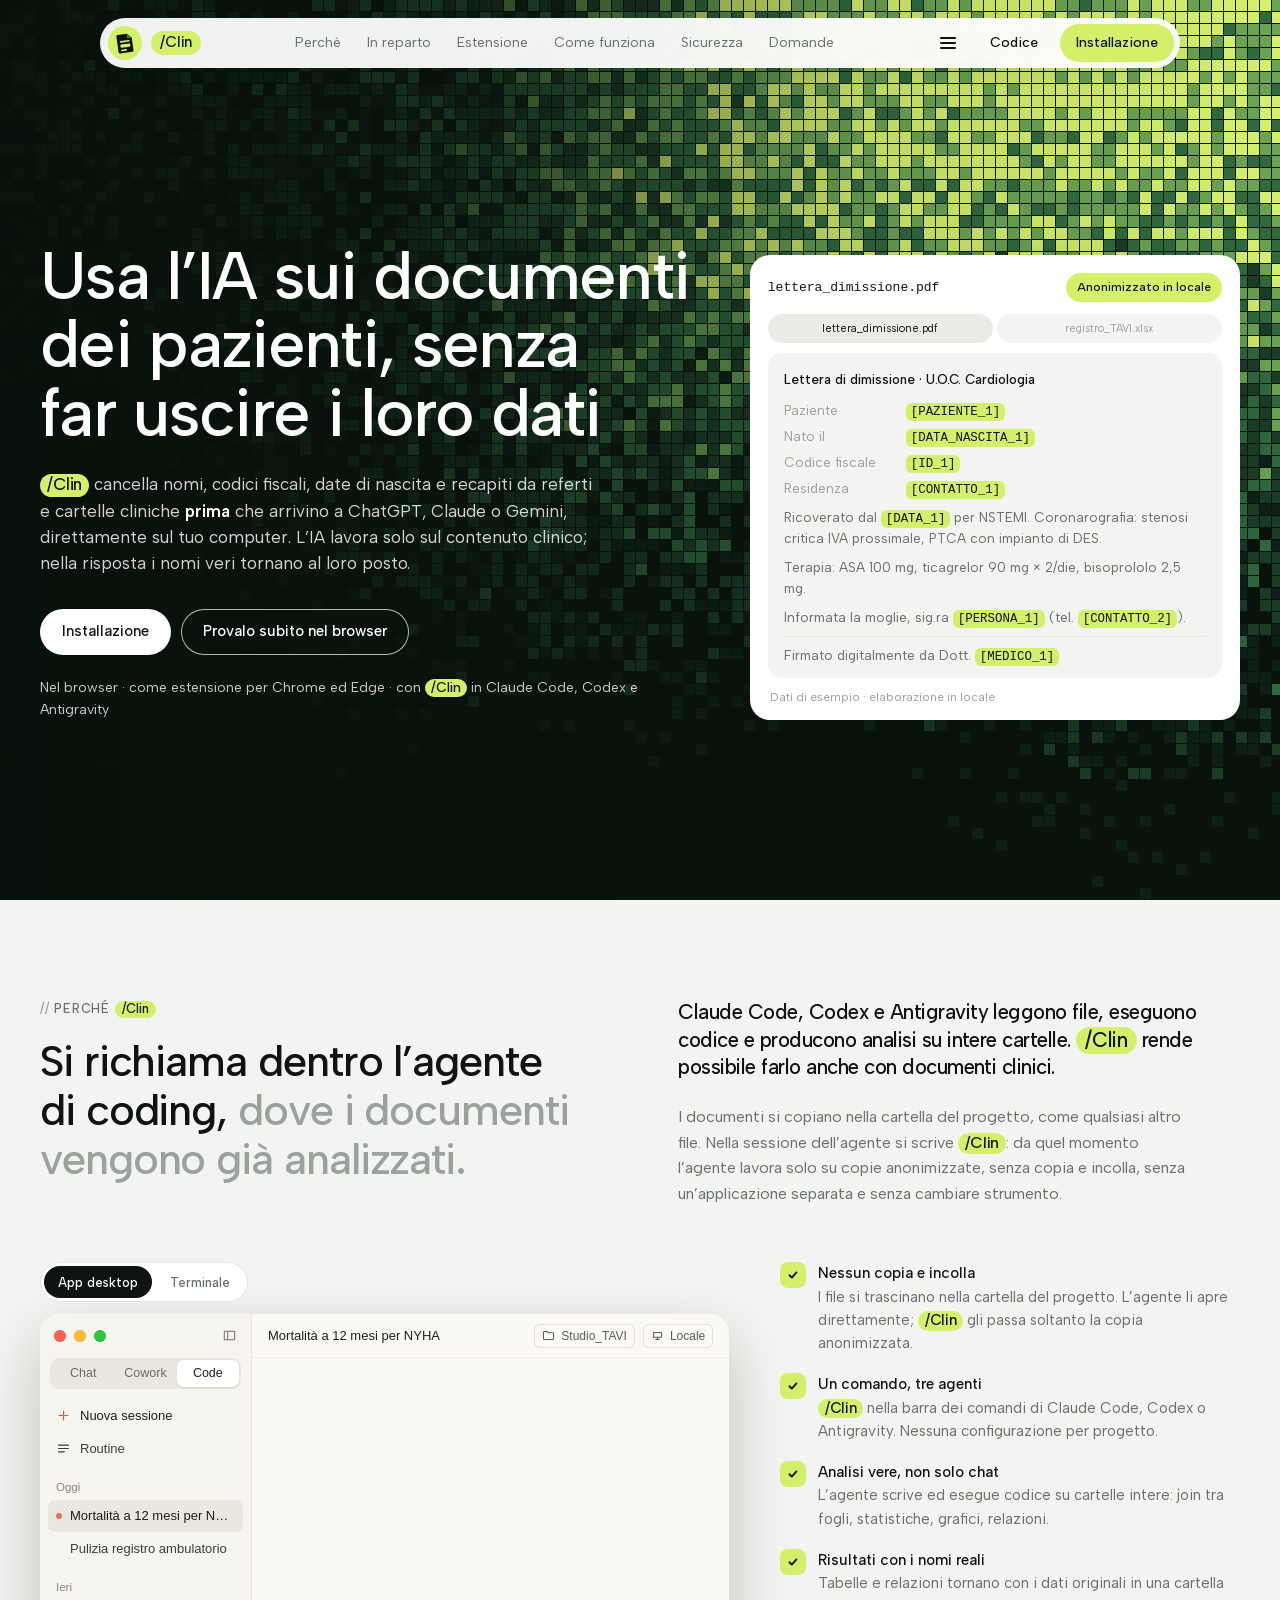
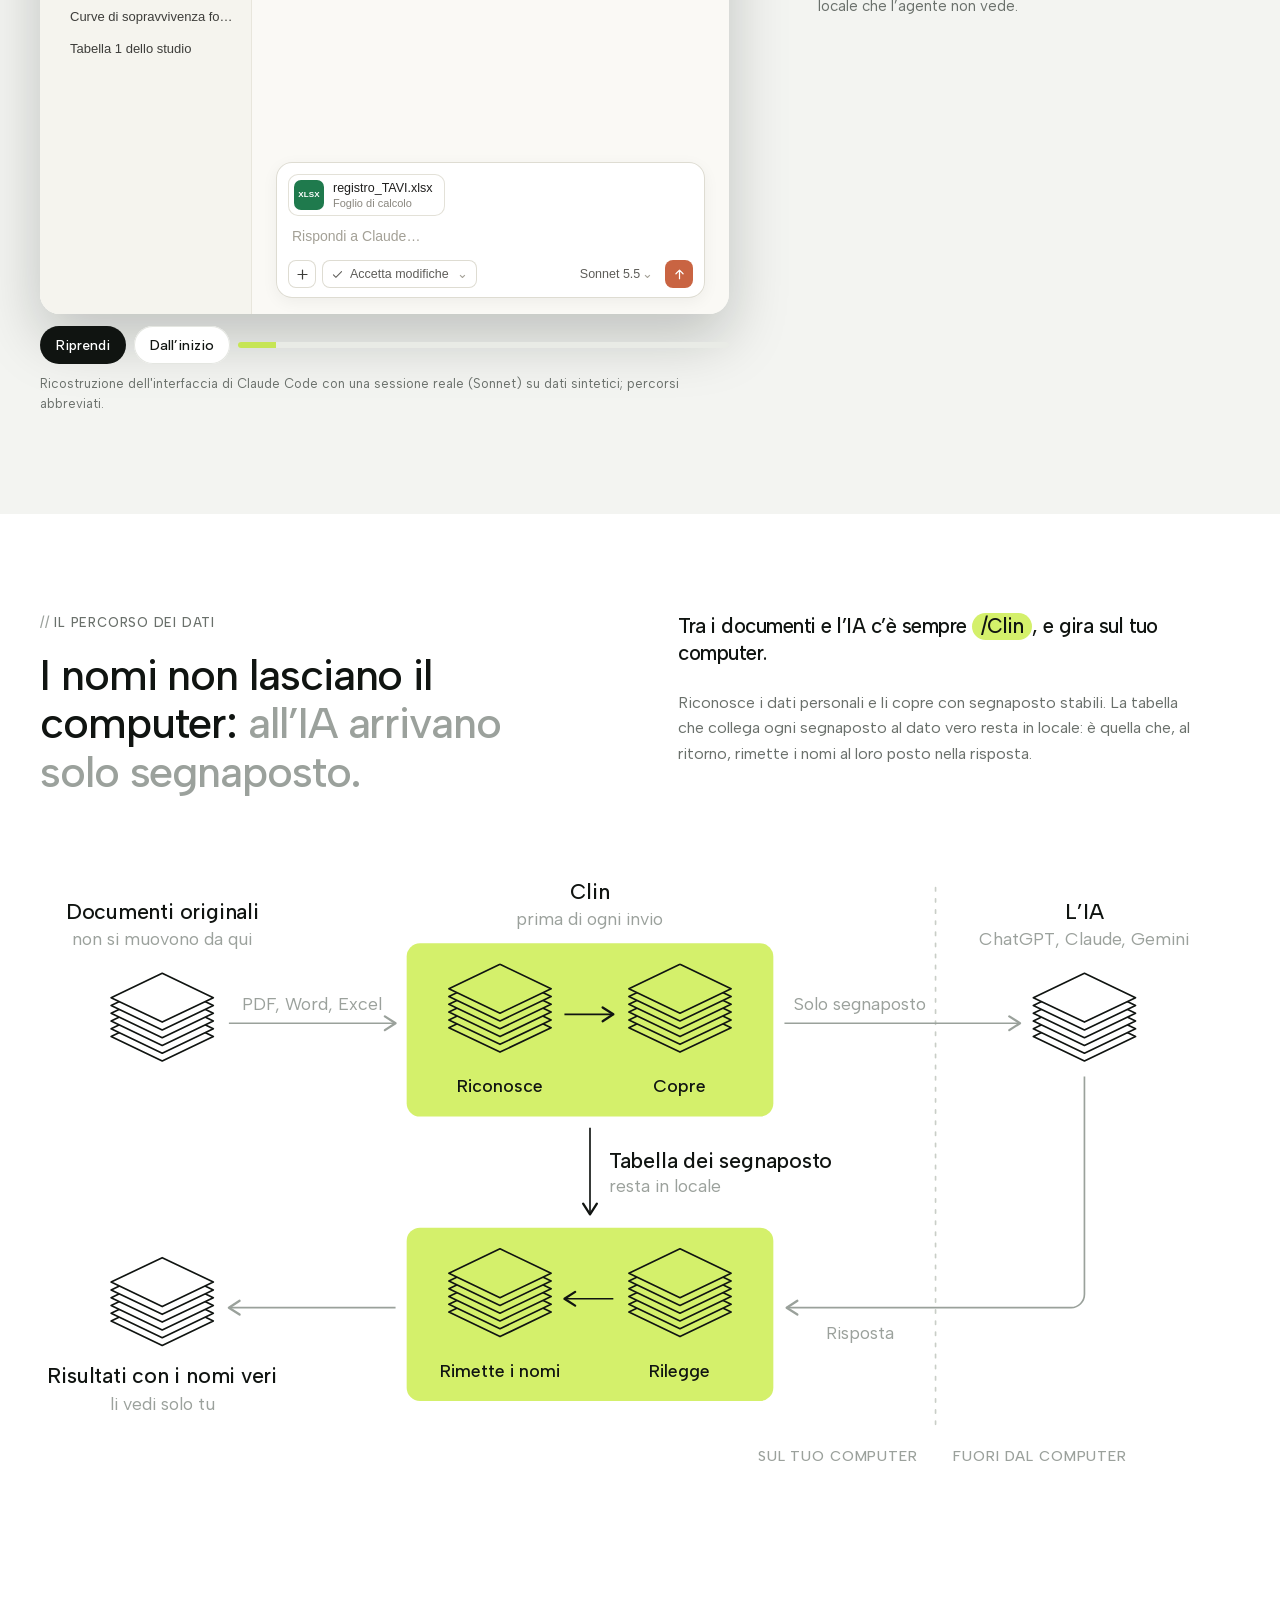
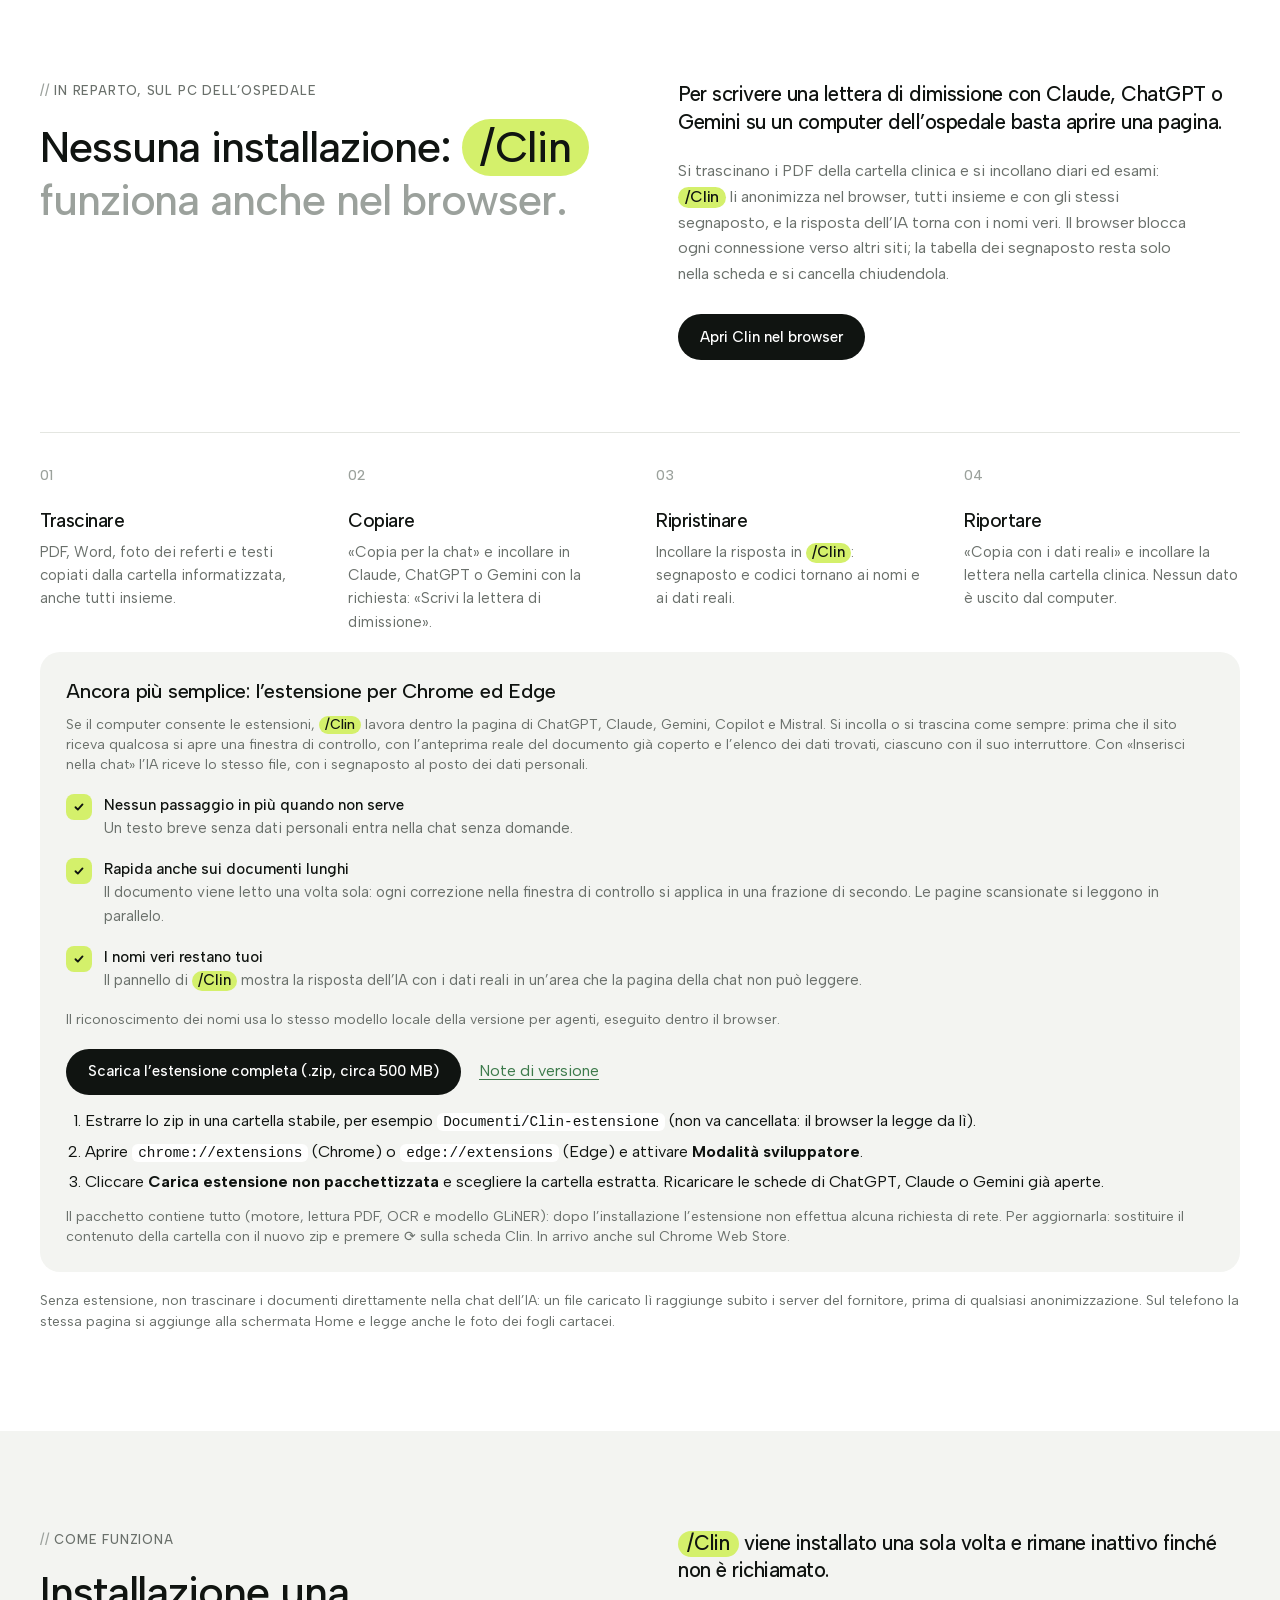
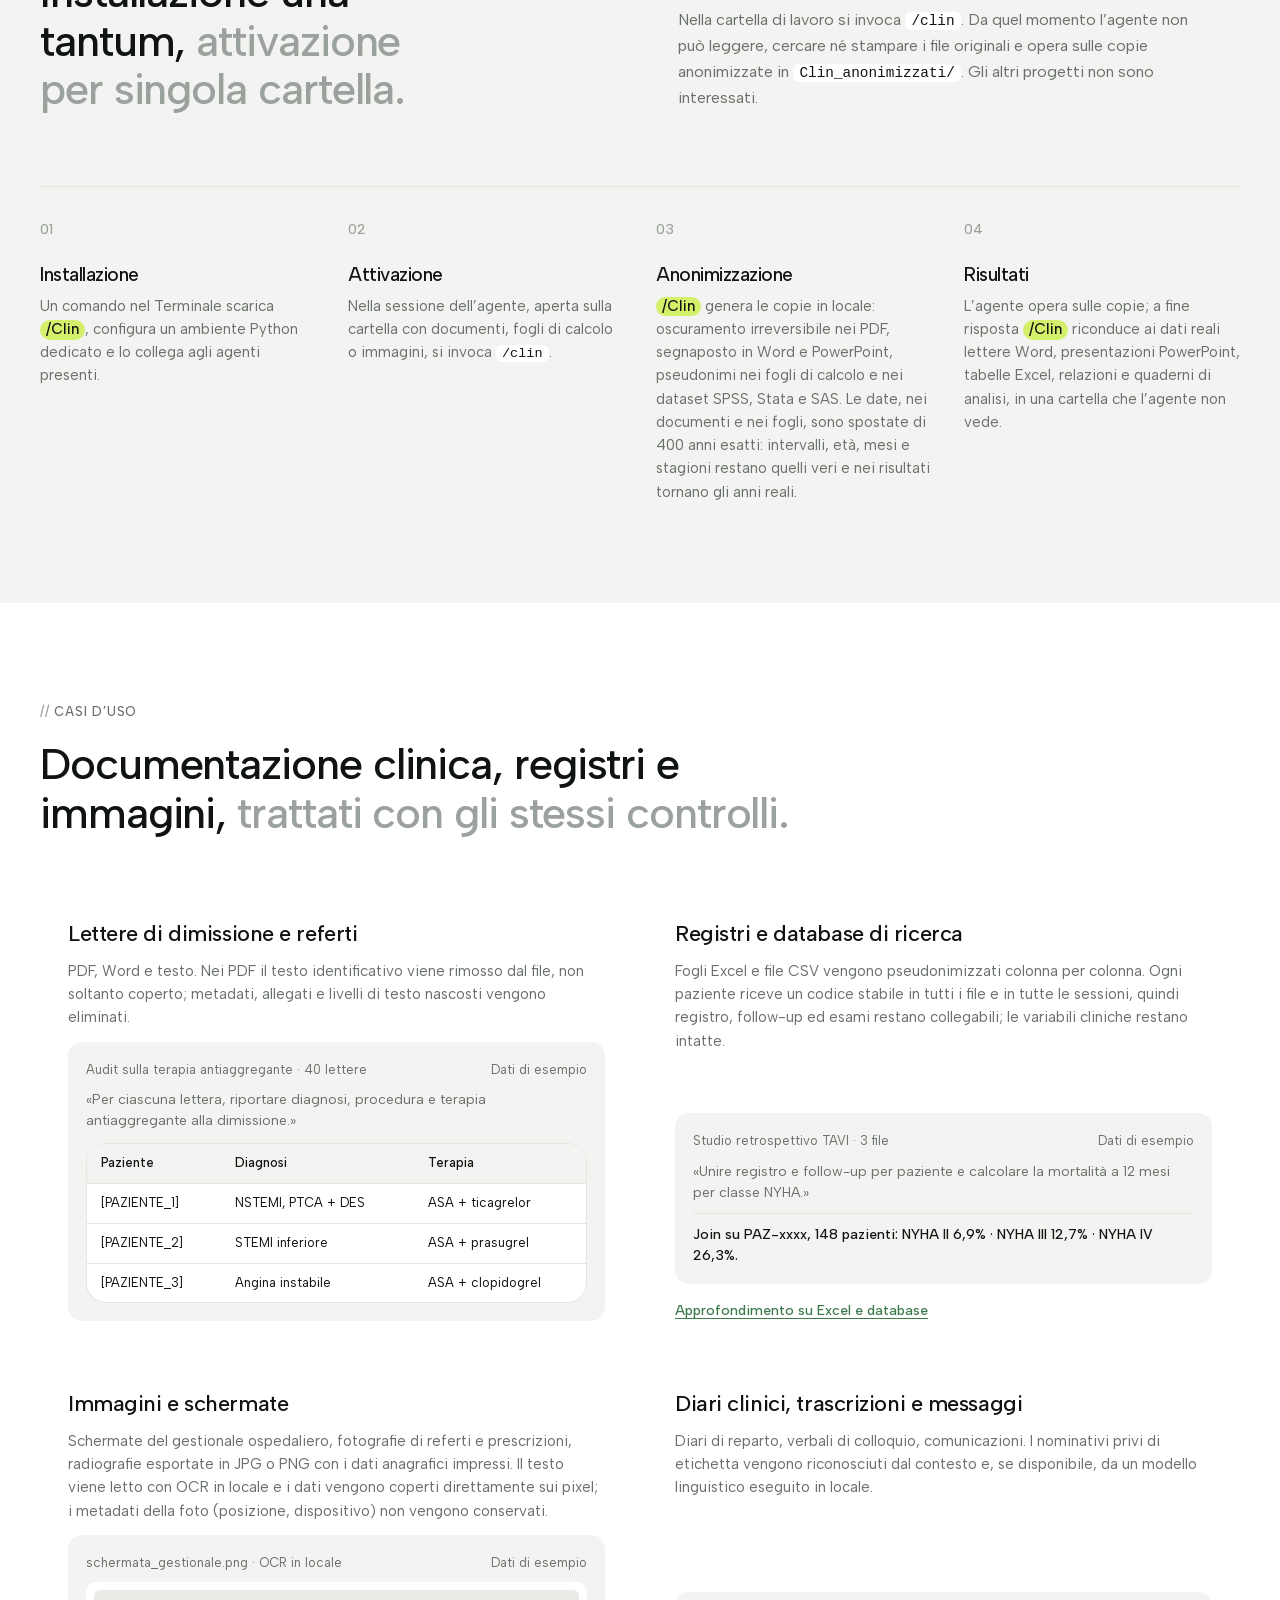
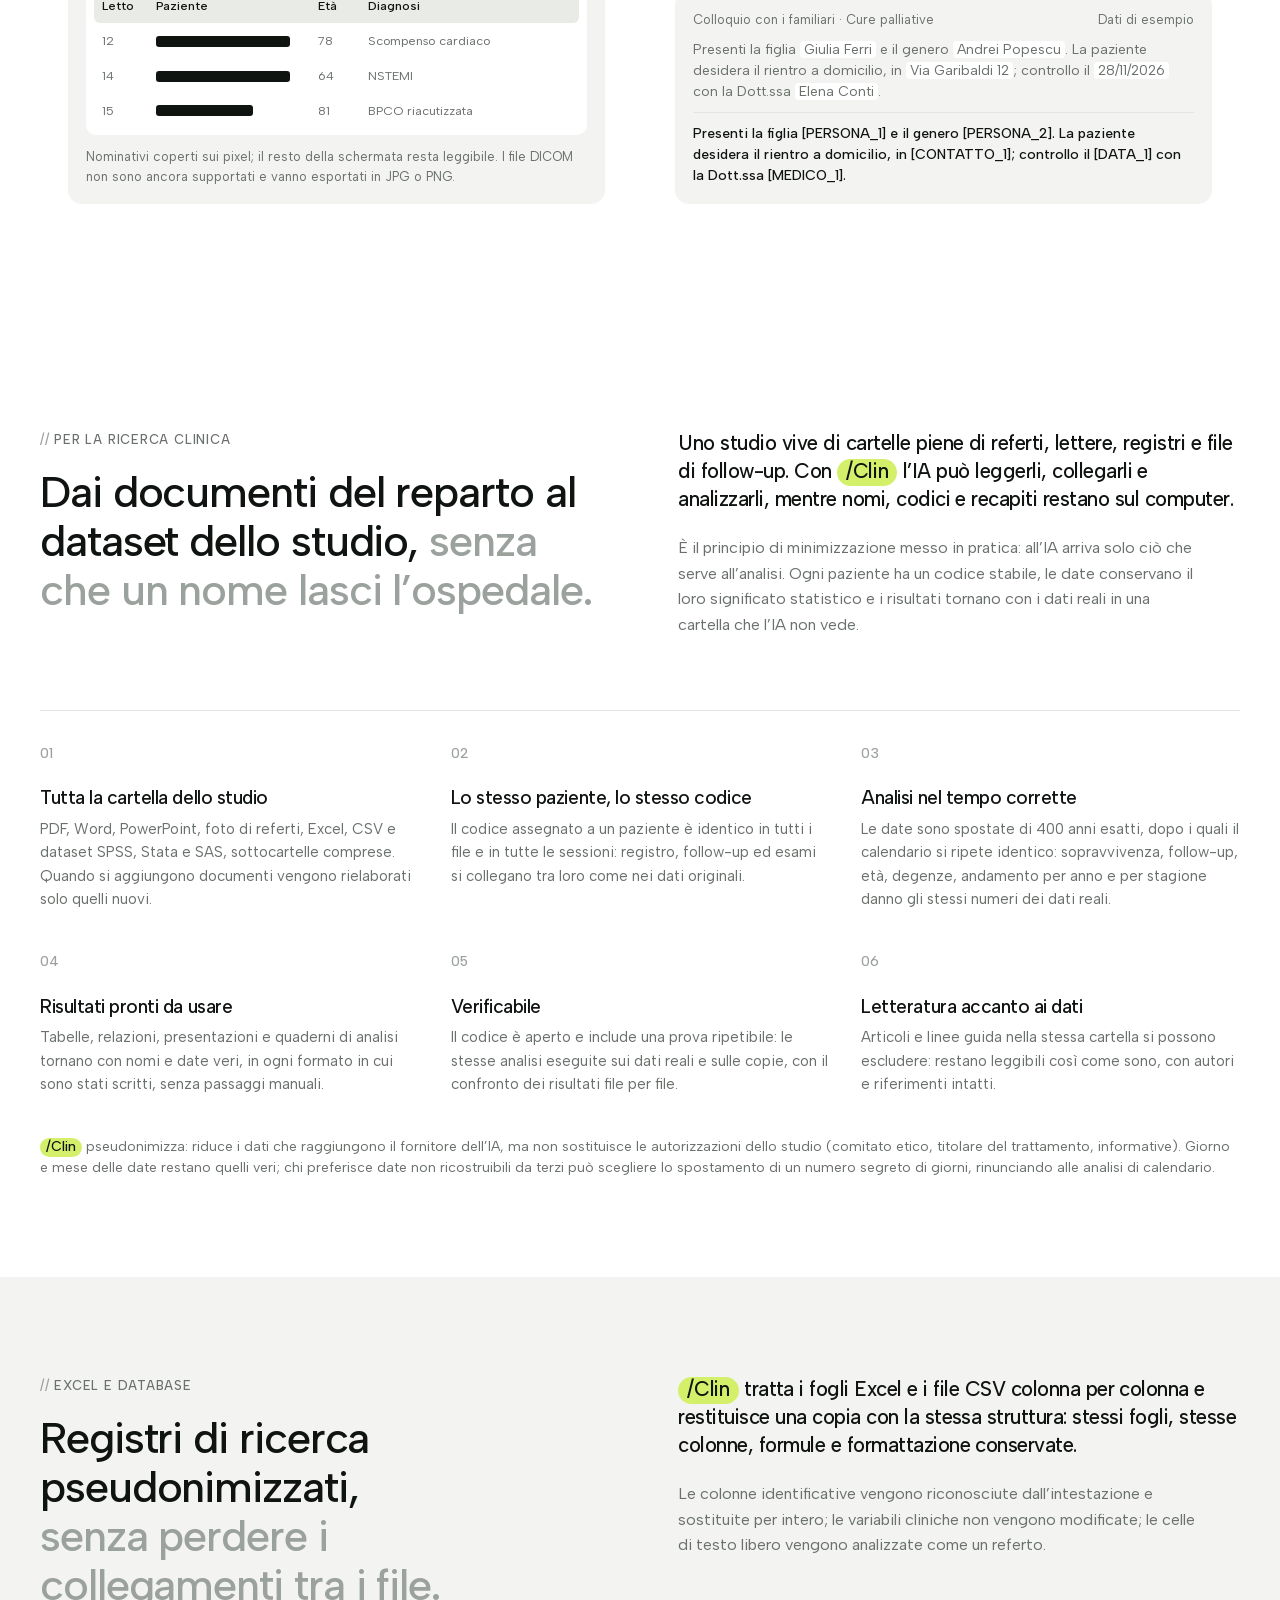
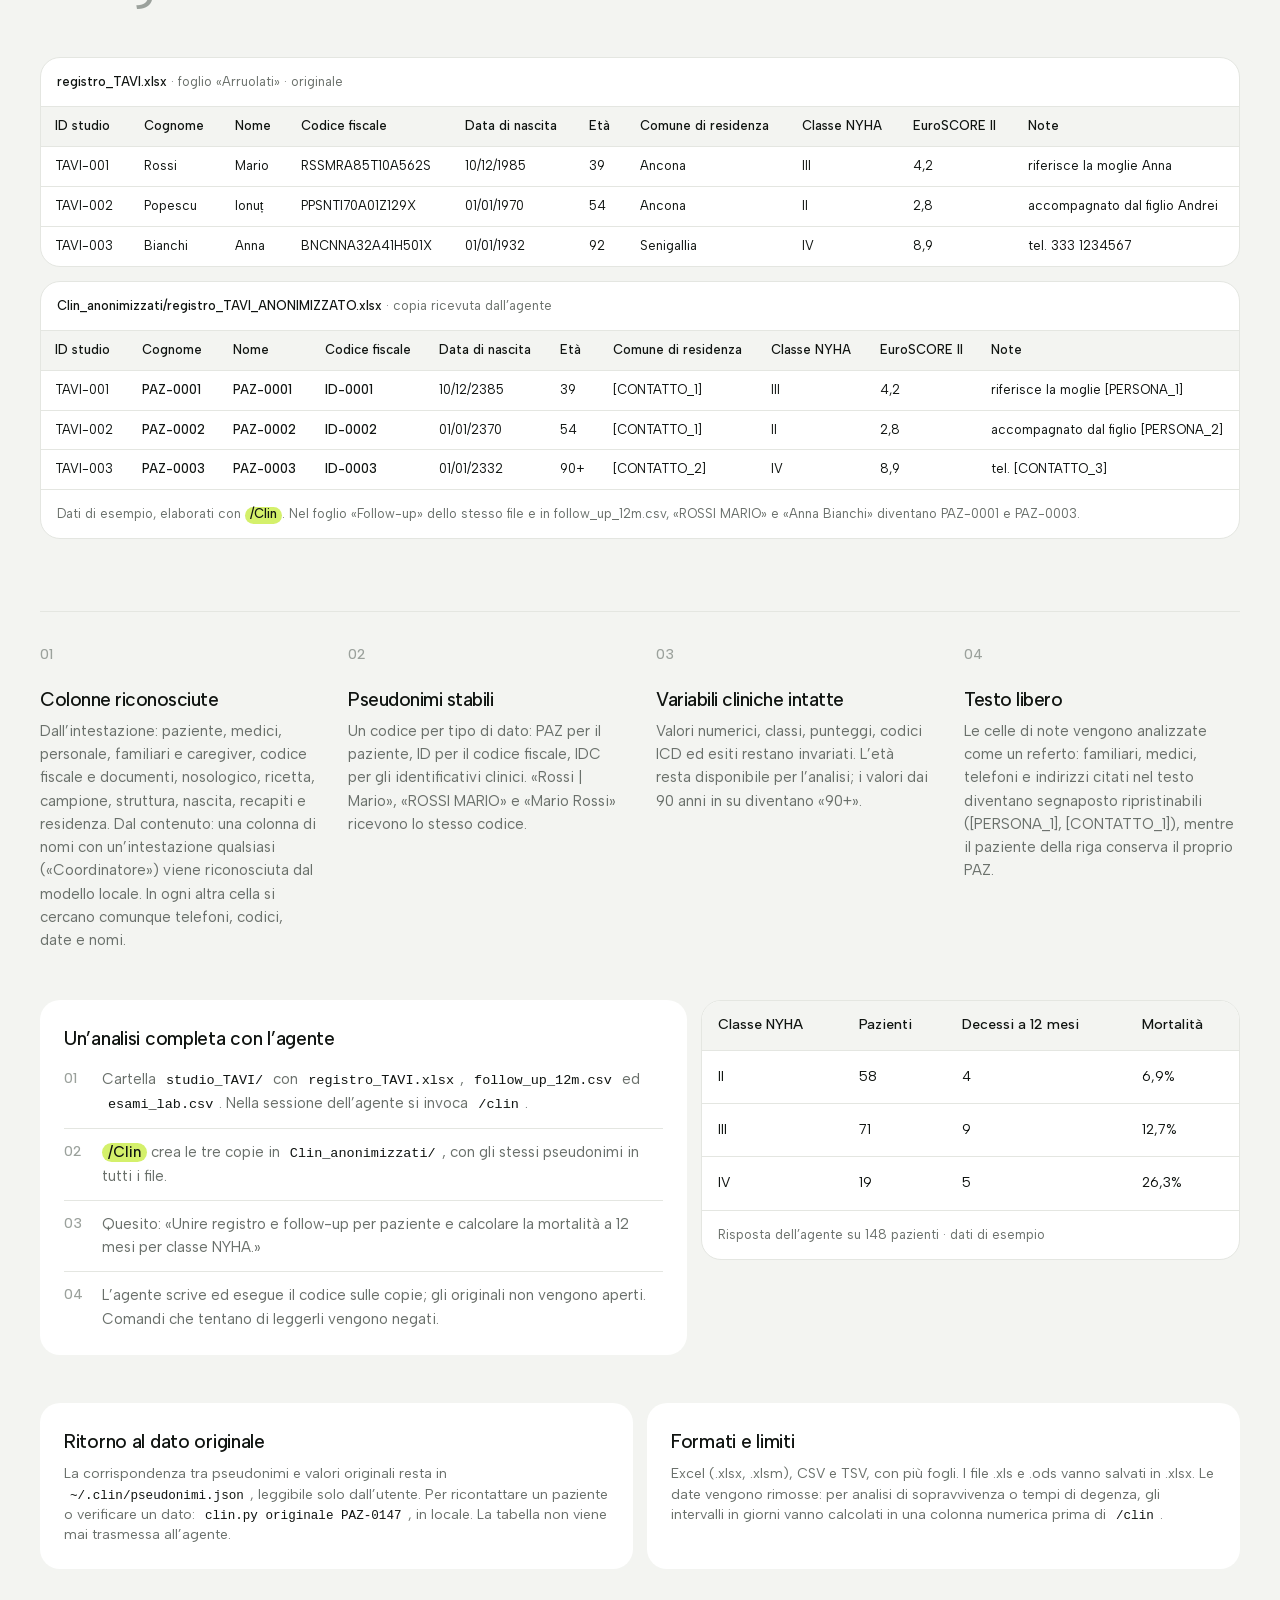
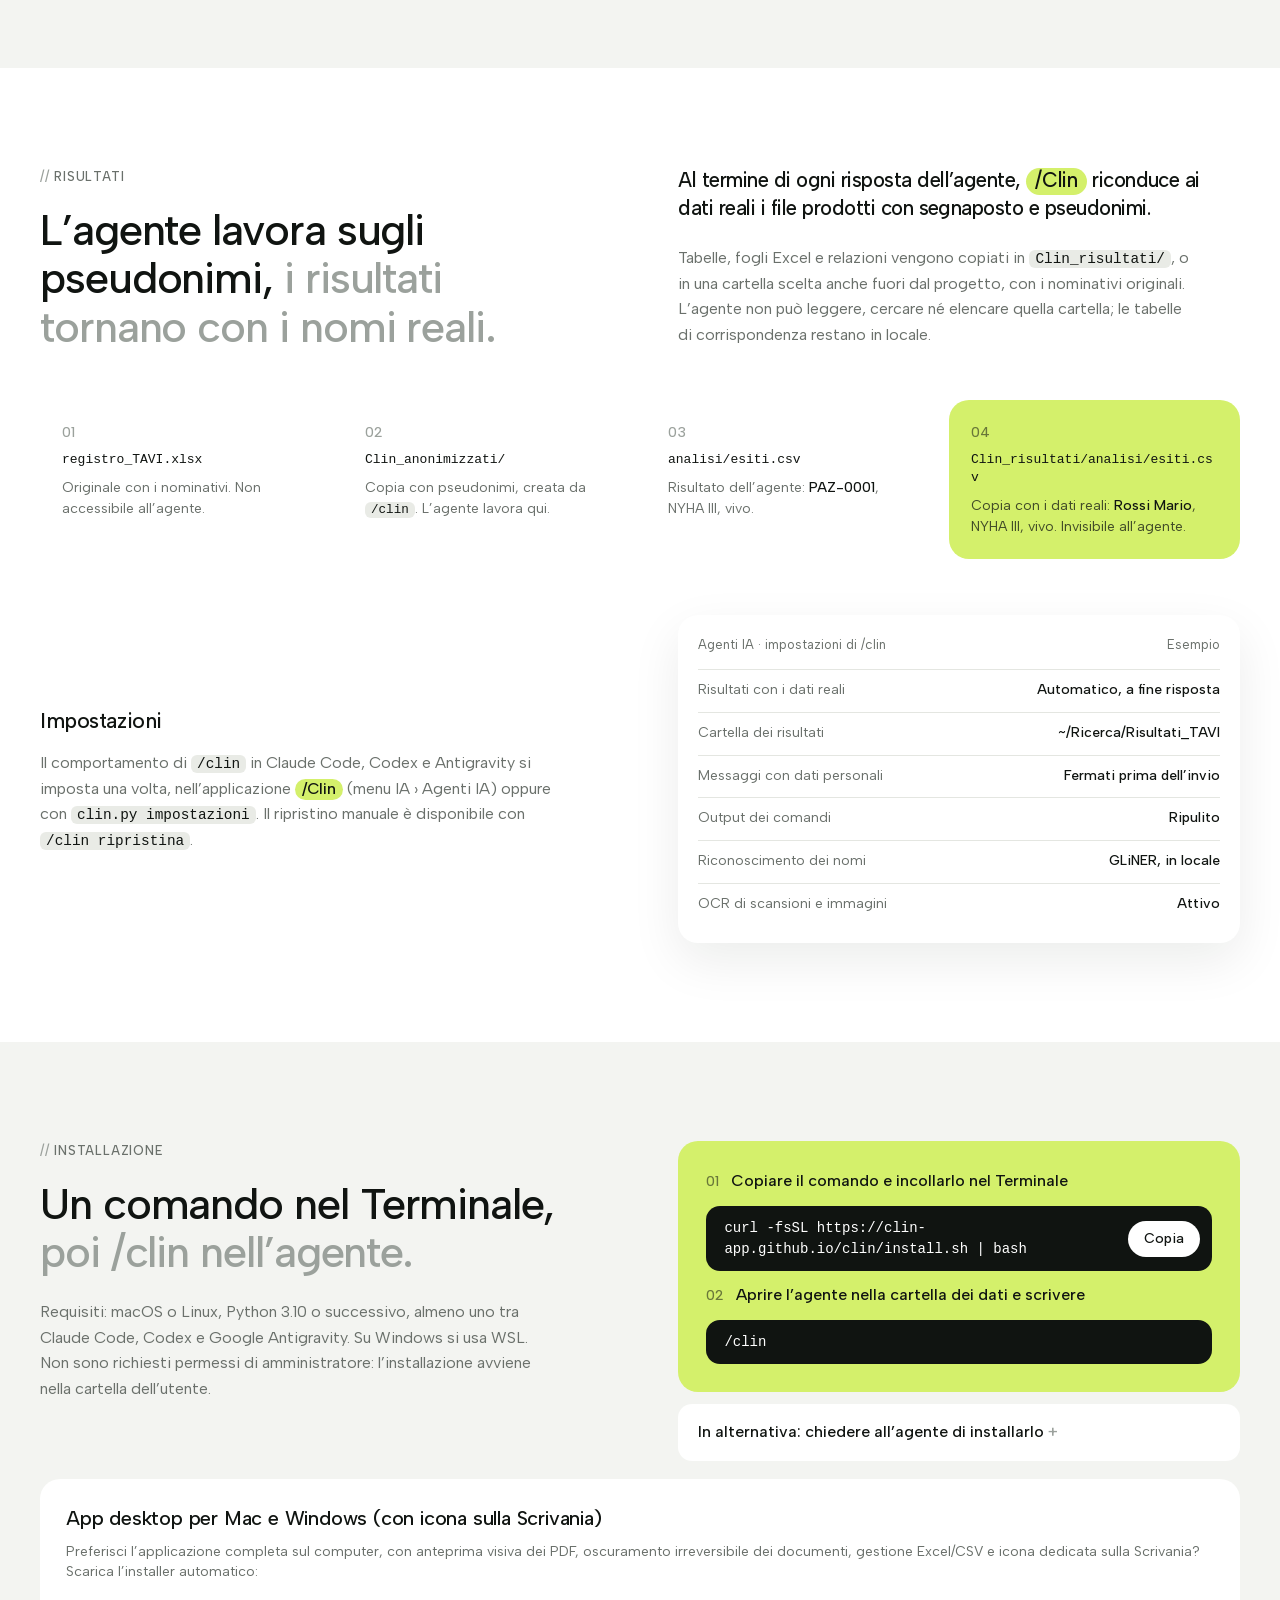
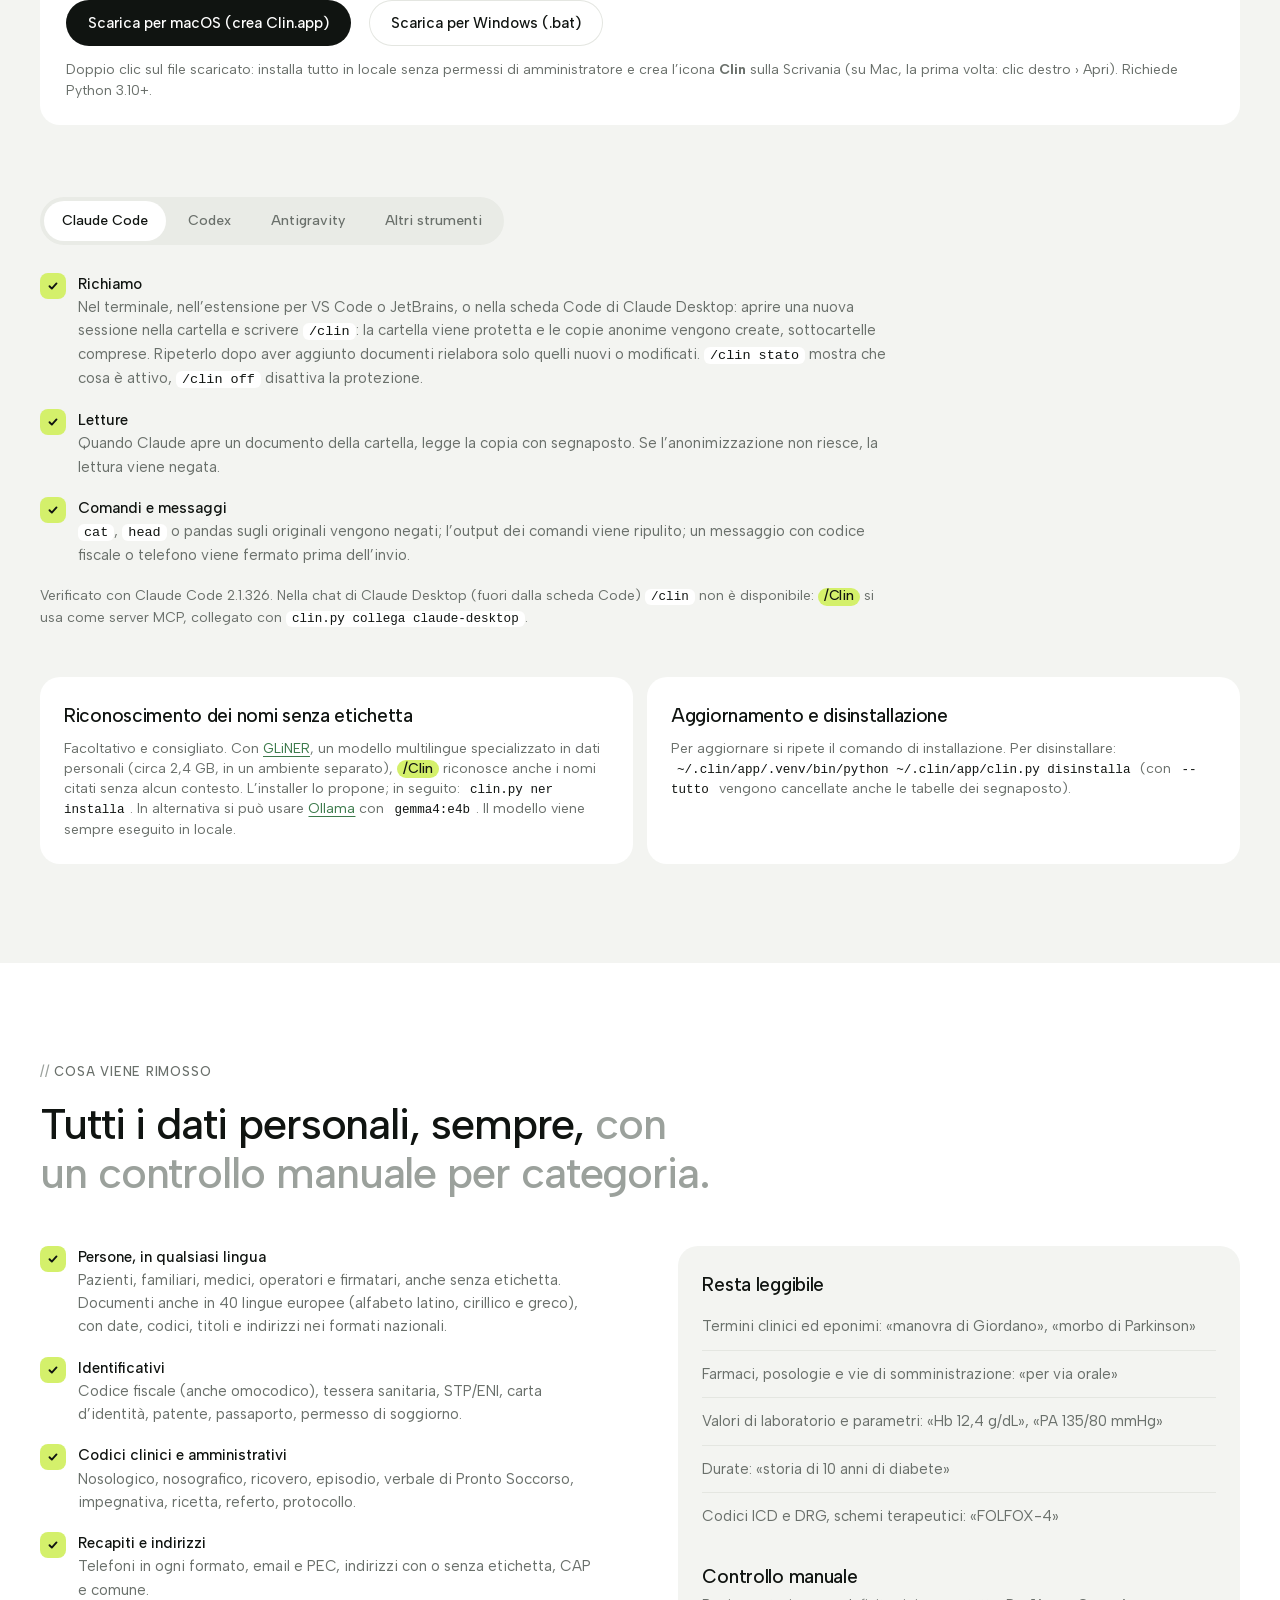
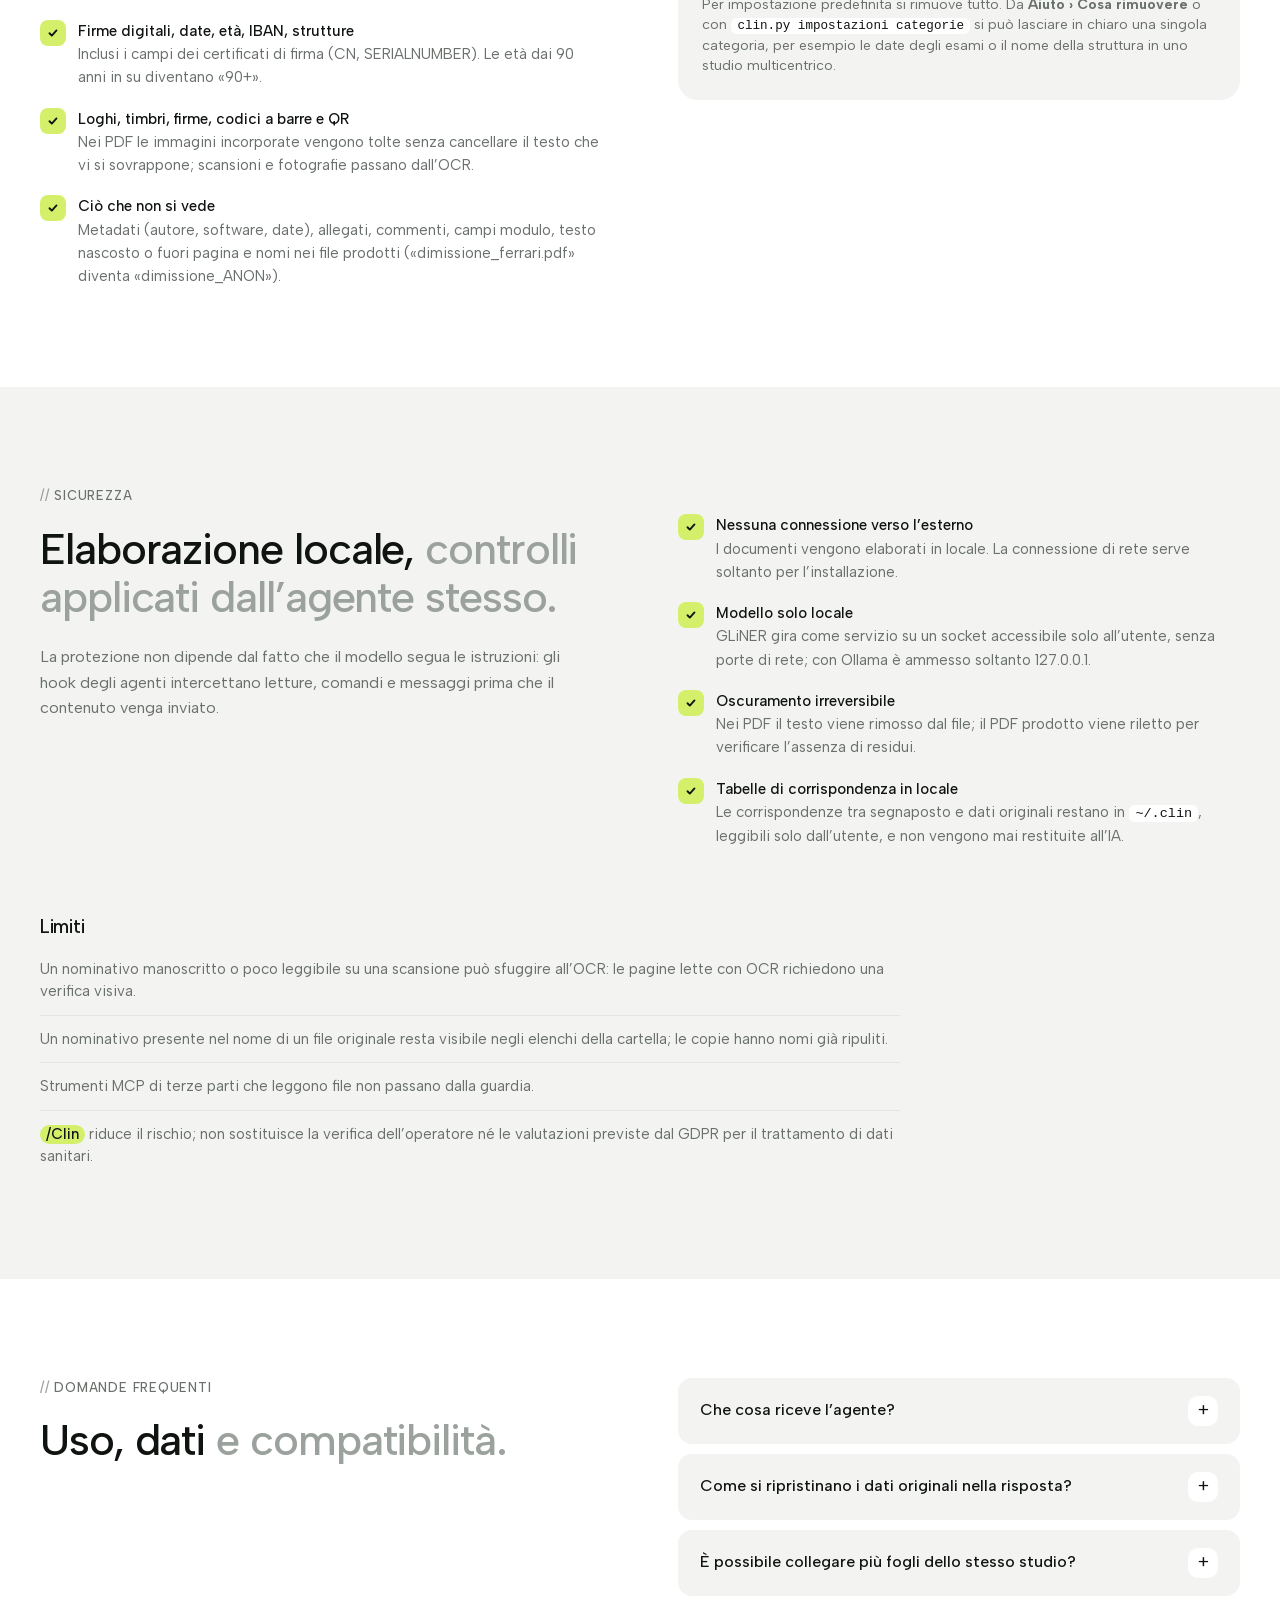
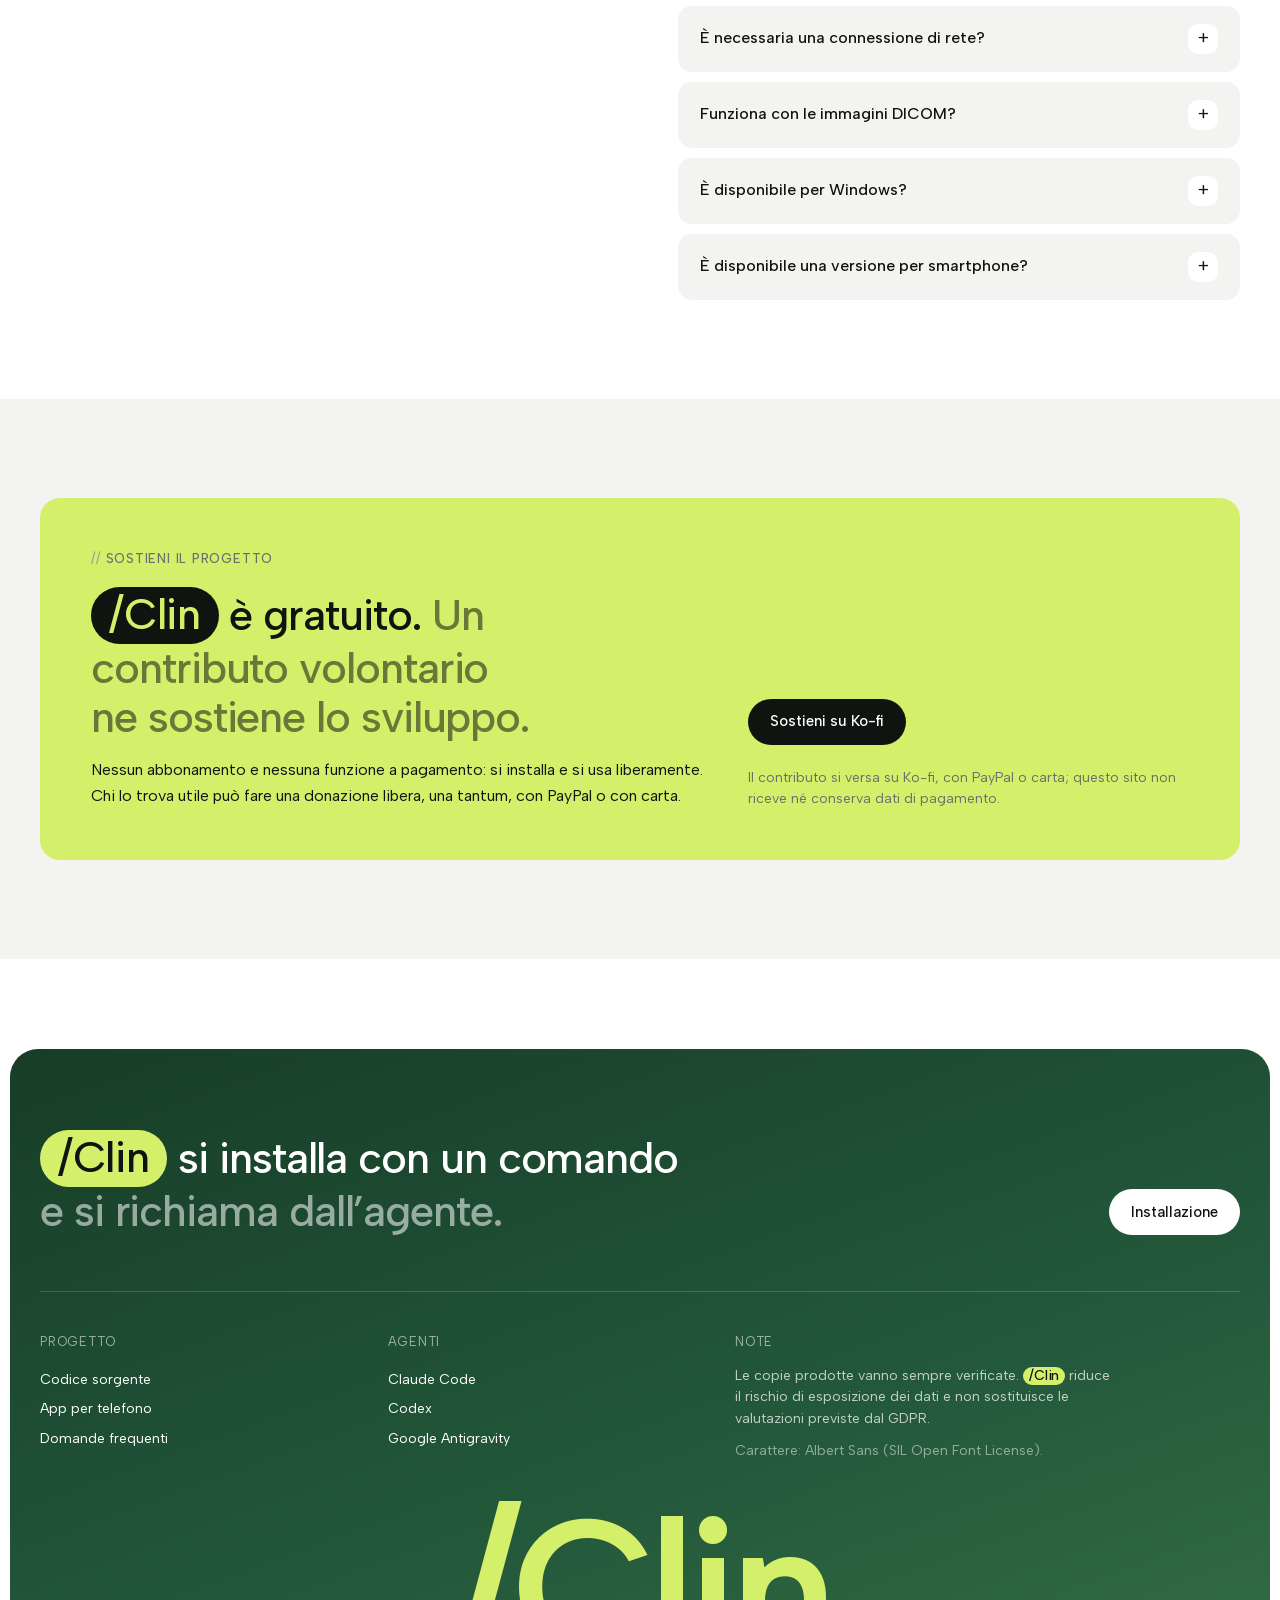
==== docs/index.html @ f4bd5f99 "Estensione: pulsante lime animato con l'icona di Clin; sito: sezione per la ricerca - il pulsante in" ====
<!doctype html>
<html lang="it">
<head>
  <meta charset="utf-8">
  <meta name="viewport" content="width=device-width, initial-scale=1">
  <title>Clin — Usa l’IA sui documenti dei pazienti, senza far uscire i loro dati</title>
  <meta name="description" content="Clin rimuove in locale nomi, codici fiscali, recapiti, indirizzi, date e codici di documento da referti, cartelle cliniche, Excel e immagini, prima che arrivino a Claude Code, Codex o Antigravity. Si installa con un comando e si richiama con /clin.">
  <link rel="icon" href="logo.svg" type="image/svg+xml">
  <link rel="preload" href="fonts/AlbertSans.woff2" as="font" type="font/woff2" crossorigin>
  <link rel="stylesheet" href="style.css?v=20261123a">
  <link rel="stylesheet" href="clin.css?v=20261123f">
</head>
<body>

<nav class="topnav" aria-label="Principale">
  <a class="brand" href="#"><span class="brand-mark"><img src="logo.svg" alt="" width="34" height="34"></span><span class="clin">/Clin</span></a>
  <div class="nav-links">
    <a href="#valore">Perché</a>
    <a href="#reparto">In reparto</a>
    <a href="#estensione">Estensione</a>
    <a href="#come">Come funziona</a>
    <a href="#sicurezza">Sicurezza</a>
    <a href="#domande">Domande</a>
  </div>
  <div class="nav-actions">
    <details class="nav-more">
      <summary class="nav-btn" aria-label="Tutte le sezioni"><span class="nav-more-ico" aria-hidden="true"></span><span class="nav-more-txt">Menu</span></summary>
      <div class="nav-menu">
        <a href="#valore">Perché</a>
        <a href="#reparto">In reparto</a>
        <a href="#estensione">Estensione per Chrome ed Edge</a>
        <a href="#desktop">App desktop (Mac e Windows)</a>
        <a href="app/">App nel browser e sul telefono</a>
        <a href="#come">Come funziona</a>
        <a href="#casi">Casi d’uso</a>
        <a href="#database">Excel e database</a>
        <a href="#risultati">Risultati</a>
        <a href="#installazione">Installazione</a>
        <a href="#ricerca">Per la ricerca</a>
        <a href="#rimosso">Cosa viene rimosso</a>
        <a href="#sicurezza">Sicurezza</a>
        <a href="#domande">Domande</a>
        <a href="#sostieni">Sostieni</a>
        <a href="https://github.com/clin-app/clin">Codice sorgente</a>
      </div>
    </details>
    <a class="nav-btn nav-code" href="https://github.com/clin-app/clin">Codice</a>
    <a class="nav-btn nav-accent" href="#installazione">Installazione</a>
  </div>
</nav>

<header class="hero">
  <canvas class="hero-ascii" aria-hidden="true"></canvas>
  <div class="hero-grid">
    <div>
      <h1>Usa l’IA sui documenti dei pazienti, senza far uscire i loro dati</h1>
      <p class="hero-copy"><span class="clin">/Clin</span> cancella nomi, codici fiscali, date di nascita e recapiti da referti e cartelle cliniche <b>prima</b> che arrivino a ChatGPT, Claude o Gemini, direttamente sul tuo computer. L’IA lavora solo sul contenuto clinico; nella risposta i nomi veri tornano al loro posto.</p>
      <div class="actions">
        <a class="btn btn-white" href="#installazione">Installazione</a>
        <a class="btn btn-ghost" href="app/">Provalo subito nel browser</a>
      </div>
      <p class="hero-agents">Nel browser · come estensione per Chrome ed Edge · con <span class="clin">/Clin</span> in Claude Code, Codex e Antigravity</p>
    </div>
    <div class="hero-stage" role="img" aria-label="Animazione: una lettera di dimissione e un registro Excel vengono anonimizzati; i dati personali diventano segnaposto, i contenuti clinici restano."></div>
  </div>
</header>

<main>

  <!-- ------------------------------------------------ valore -->
  <section class="section soft" id="valore">
    <div class="wrap">
      <div class="split split-top">
        <div>
          <span class="eyebrow">Perché <span class="clin">/Clin</span></span>
          <h2>Si richiama dentro l’agente di coding, <span>dove i documenti vengono già analizzati.</span></h2>
        </div>
        <div>
          <p class="lede">Claude Code, Codex e Antigravity leggono file, eseguono codice e producono analisi su intere cartelle. <span class="clin">/Clin</span> rende possibile farlo anche con documenti clinici.</p>
          <p class="sub">I documenti si copiano nella cartella del progetto, come qualsiasi altro file. Nella sessione dell’agente si scrive <span class="clin">/Clin</span>: da quel momento l’agente lavora solo su copie anonimizzate, senza copia e incolla, senza un’applicazione separata e senza cambiare strumento.</p>
        </div>
      </div>

      <div class="value">
        <div class="demo" aria-label="Anteprima: una sessione reale di Claude Code con /Clin">
          <div class="demo-tabs" role="tablist" aria-label="Interfaccia">
            <button type="button" role="tab" data-view="desktop" aria-selected="true">App desktop</button>
            <button type="button" role="tab" data-view="terminal" aria-selected="false">Terminale</button>
          </div>
          <div class="demo-window">
            <div class="demo-stage" aria-live="off"></div>
          </div>
          <div class="demo-controls">
            <button class="demo-play" type="button">Riproduci</button>
            <button class="demo-again" type="button">Dall’inizio</button>
            <div class="demo-progress"><i></i></div>
          </div>
          <p class="demo-meta"></p>
        </div>
        <ul class="checks value-list">
          <li><span><b>Nessun copia e incolla</b>I file si trascinano nella cartella del progetto. L’agente li apre direttamente; <span class="clin">/Clin</span> gli passa soltanto la copia anonimizzata.</span></li>
          <li><span><b>Un comando, tre agenti</b><span class="clin">/Clin</span> nella barra dei comandi di Claude Code, Codex o Antigravity. Nessuna configurazione per progetto.</span></li>
          <li><span><b>Analisi vere, non solo chat</b>L’agente scrive ed esegue codice su cartelle intere: join tra fogli, statistiche, grafici, relazioni.</span></li>
          <li><span><b>Risultati con i nomi reali</b>Tabelle e relazioni tornano con i dati originali in una cartella locale che l’agente non vede.</span></li>
        </ul>
      </div>
    </div>
  </section>

  <!-- ------------------------------------------------ il percorso dei dati -->
  <section class="section" id="flusso">
    <div class="wrap">
      <div class="split split-top">
        <div>
          <span class="eyebrow">Il percorso dei dati</span>
          <h2>I nomi non lasciano il computer: <span>all’IA arrivano solo segnaposto.</span></h2>
        </div>
        <div>
          <p class="lede">Tra i documenti e l’IA c’è sempre <span class="clin">/Clin</span>, e gira sul tuo computer.</p>
          <p class="sub">Riconosce i dati personali e li copre con segnaposto stabili. La tabella che collega ogni segnaposto al dato vero resta in locale: è quella che, al ritorno, rimette i nomi al loro posto nella risposta.</p>
        </div>
      </div>
      <div class="dataflow" role="img" aria-label="Schema: i documenti originali restano sul computer; Clin riconosce e copre i dati personali; all’IA arrivano solo segnaposto; la risposta torna a Clin, che con la tabella dei segnaposto conservata in locale rimette i nomi veri nei risultati.">
        <svg viewBox="0 0 1080 560" xmlns="http://www.w3.org/2000/svg" aria-hidden="true">
          <defs>
            <symbol id="fl-stk" viewBox="0 0 96 82">
              <path d="M48 36l46 22-46 22L2 58z"/><path d="M48 29l46 22-46 22L2 51z"/><path d="M48 22l46 22-46 22L2 44z"/>
              <path d="M48 15l46 22-46 22L2 37z"/><path d="M48 8l46 22-46 22L2 30z"/><path d="M48 1l46 22-46 22L2 23z"/>
            </symbol>
            <marker id="fl-ag" viewBox="0 0 12 12" refX="10" refY="6" markerWidth="11" markerHeight="11" orient="auto"><path d="M3 1.5l7 4.5-7 4.5" class="fl-head"/></marker>
            <marker id="fl-ab" viewBox="0 0 12 12" refX="10" refY="6" markerWidth="11" markerHeight="11" orient="auto"><path d="M3 1.5l7 4.5-7 4.5" class="fl-head fl-blue"/></marker>
          </defs>

          <line class="fl-edge" x1="806" y1="24" x2="806" y2="512"/>
          <text class="fl-cap" x="790" y="540" text-anchor="end">Sul tuo computer</text>
          <text class="fl-cap" x="822" y="540">Fuori dal computer</text>

          <text class="fl-t" x="110" y="52" text-anchor="middle">Documenti originali</text>
          <text class="fl-s" x="110" y="76" text-anchor="middle">non si muovono da qui</text>
          <use href="#fl-stk" class="fl-ink" x="62" y="100" width="96" height="82"/>

          <text class="fl-t" x="495" y="34" text-anchor="middle">Clin</text>
          <text class="fl-s" x="495" y="58" text-anchor="middle">prima di ogni invio</text>
          <rect class="fl-panel" x="330" y="74" width="330" height="156" rx="12"/>
          <use href="#fl-stk" class="fl-b" x="366" y="92" width="96" height="82"/>
          <use href="#fl-stk" class="fl-b" x="528" y="92" width="96" height="82"/>
          <path class="fl-line fl-blue" d="M472 138H516" marker-end="url(#fl-ab)"/>
          <text class="fl-in" x="414" y="208" text-anchor="middle">Riconosce</text>
          <text class="fl-in" x="576" y="208" text-anchor="middle">Copre</text>

          <text class="fl-t" x="940" y="52" text-anchor="middle">L’IA</text>
          <text class="fl-s" x="940" y="76" text-anchor="middle">ChatGPT, Claude, Gemini</text>
          <use href="#fl-stk" class="fl-ink" x="892" y="100" width="96" height="82"/>

          <path class="fl-line" d="M170 146H320" marker-end="url(#fl-ag)"/>
          <text class="fl-s" x="245" y="134" text-anchor="middle">PDF, Word, Excel</text>
          <path class="fl-line" d="M670 146H882" marker-end="url(#fl-ag)"/>
          <text class="fl-s" x="738" y="134" text-anchor="middle">Solo segnaposto</text>

          <path class="fl-line fl-blue" d="M495 240V318" marker-end="url(#fl-ab)"/>
          <text class="fl-t fl-tb" x="512" y="276">Tabella dei segnaposto</text>
          <text class="fl-s" x="512" y="298">resta in locale</text>

          <rect class="fl-panel" x="330" y="330" width="330" height="156" rx="12"/>
          <use href="#fl-stk" class="fl-b" x="366" y="348" width="96" height="82"/>
          <use href="#fl-stk" class="fl-b" x="528" y="348" width="96" height="82"/>
          <path class="fl-line fl-blue" d="M516 394H472" marker-end="url(#fl-ab)"/>
          <text class="fl-in" x="414" y="464" text-anchor="middle">Rimette i nomi</text>
          <text class="fl-in" x="576" y="464" text-anchor="middle">Rilegge</text>

          <path class="fl-line" d="M940 194V390a12 12 0 0 1-12 12H672" marker-end="url(#fl-ag)"/>
          <text class="fl-s" x="738" y="430" text-anchor="middle">Risposta</text>
          <path class="fl-line" d="M320 402H170" marker-end="url(#fl-ag)"/>
          <use href="#fl-stk" class="fl-ink" x="62" y="356" width="96" height="82"/>
          <text class="fl-t" x="110" y="470" text-anchor="middle">Risultati con i nomi veri</text>
          <text class="fl-s" x="110" y="494" text-anchor="middle">li vedi solo tu</text>
        </svg>
      </div>
    </div>
  </section>

  <!-- ------------------------------------------------ in reparto, senza installare nulla -->
  <section class="section" id="reparto">
    <div class="wrap">
      <div class="split split-top">
        <div>
          <span class="eyebrow">In reparto, sul PC dell’ospedale</span>
          <h2>Nessuna installazione: <span><span class="clin">/Clin</span> funziona anche nel browser.</span></h2>
        </div>
        <div>
          <p class="lede">Per scrivere una lettera di dimissione con Claude, ChatGPT o Gemini su un computer dell’ospedale basta aprire una pagina.</p>
          <p class="sub">Si trascinano i PDF della cartella clinica e si incollano diari ed esami: <span class="clin">/Clin</span> li anonimizza nel browser, tutti insieme e con gli stessi segnaposto, e la risposta dell’IA torna con i nomi veri. Il browser blocca ogni connessione verso altri siti; la tabella dei segnaposto resta solo nella scheda e si cancella chiudendola.</p>
          <div class="actions"><a class="btn btn-dark" href="app/">Apri Clin nel browser</a></div>
        </div>
      </div>
      <div class="features four">
        <div class="feature"><span class="n">01</span><h3>Trascinare</h3><p>PDF, Word, foto dei referti e testi copiati dalla cartella informatizzata, anche tutti insieme.</p></div>
        <div class="feature"><span class="n">02</span><h3>Copiare</h3><p>«Copia per la chat» e incollare in Claude, ChatGPT o Gemini con la richiesta: «Scrivi la lettera di dimissione».</p></div>
        <div class="feature"><span class="n">03</span><h3>Ripristinare</h3><p>Incollare la risposta in <span class="clin">/Clin</span>: segnaposto e codici tornano ai nomi e ai dati reali.</p></div>
        <div class="feature"><span class="n">04</span><h3>Riportare</h3><p>«Copia con i dati reali» e incollare la lettera nella cartella clinica. Nessun dato è uscito dal computer.</p></div>
      </div>
      <div class="card ext" id="estensione">
        <h3>Ancora più semplice: l’estensione per Chrome ed Edge</h3>
        <p class="muted">Se il computer consente le estensioni, <span class="clin">/Clin</span> lavora dentro la pagina di ChatGPT, Claude, Gemini, Copilot e Mistral. Si incolla o si trascina come sempre: prima che il sito riceva qualcosa si apre una finestra di controllo, con l’anteprima reale del documento già coperto e l’elenco dei dati trovati, ciascuno con il suo interruttore. Con «Inserisci nella chat» l’IA riceve lo stesso file, con i segnaposto al posto dei dati personali.</p>
        <ul class="checks ext-points">
          <li><span><b>Nessun passaggio in più quando non serve</b>Un testo breve senza dati personali entra nella chat senza domande.</span></li>
          <li><span><b>Rapida anche sui documenti lunghi</b>Il documento viene letto una volta sola: ogni correzione nella finestra di controllo si applica in una frazione di secondo. Le pagine scansionate si leggono in parallelo.</span></li>
          <li><span><b>I nomi veri restano tuoi</b>Il pannello di <span class="clin">/Clin</span> mostra la risposta dell’IA con i dati reali in un’area che la pagina della chat non può leggere.</span></li>
        </ul>
        <p class="muted">Il riconoscimento dei nomi usa lo stesso modello locale della versione per agenti, eseguito dentro il browser.</p>
        <div class="actions ext-actions">
          <a class="btn btn-dark" href="https://github.com/clin-app/clin/releases/latest/download/clin-estensione.zip" data-dona>Scarica l’estensione completa (.zip, circa 500 MB)</a>
          <a class="link-in" href="https://github.com/clin-app/clin/releases/latest">Note di versione</a>
        </div>
        <ol class="ext-steps">
          <li>Estrarre lo zip in una cartella stabile, per esempio <code>Documenti/Clin-estensione</code> (non va cancellata: il browser la legge da lì).</li>
          <li>Aprire <code>chrome://extensions</code> (Chrome) o <code>edge://extensions</code> (Edge) e attivare <b>Modalità sviluppatore</b>.</li>
          <li>Cliccare <b>Carica estensione non pacchettizzata</b> e scegliere la cartella estratta. Ricaricare le schede di ChatGPT, Claude o Gemini già aperte.</li>
        </ol>
        <p class="muted small">Il pacchetto contiene tutto (motore, lettura PDF, OCR e modello GLiNER): dopo l’installazione l’estensione non effettua alcuna richiesta di rete. Per aggiornarla: sostituire il contenuto della cartella con il nuovo zip e premere ⟳ sulla scheda Clin. In arrivo anche sul Chrome Web Store.</p>
      </div>
      <p class="note">Senza estensione, non trascinare i documenti direttamente nella chat dell’IA: un file caricato lì raggiunge subito i server del fornitore, prima di qualsiasi anonimizzazione. Sul telefono la stessa pagina si aggiunge alla schermata Home e legge anche le foto dei fogli cartacei.</p>
    </div>
  </section>

  <section class="section soft" id="come">
    <div class="wrap">
      <div class="split split-top">
        <div>
          <span class="eyebrow">Come funziona</span>
          <h2>Installazione una tantum, <span>attivazione per singola cartella.</span></h2>
        </div>
        <div>
          <p class="lede"><span class="clin">/Clin</span> viene installato una sola volta e rimane inattivo finché non è richiamato.</p>
          <p class="sub">Nella cartella di lavoro si invoca <code>/clin</code>. Da quel momento l’agente non può leggere, cercare né stampare i file originali e opera sulle copie anonimizzate in <code>Clin_anonimizzati/</code>. Gli altri progetti non sono interessati.</p>
        </div>
      </div>
      <div class="features four">
        <div class="feature"><span class="n">01</span><h3>Installazione</h3><p>Un comando nel Terminale scarica <span class="clin">/Clin</span>, configura un ambiente Python dedicato e lo collega agli agenti presenti.</p></div>
        <div class="feature"><span class="n">02</span><h3>Attivazione</h3><p>Nella sessione dell’agente, aperta sulla cartella con documenti, fogli di calcolo o immagini, si invoca <code>/clin</code>.</p></div>
        <div class="feature"><span class="n">03</span><h3>Anonimizzazione</h3><p><span class="clin">/Clin</span> genera le copie in locale: oscuramento irreversibile nei PDF, segnaposto in Word e PowerPoint, pseudonimi nei fogli di calcolo e nei dataset SPSS, Stata e SAS. Le date, nei documenti e nei fogli, sono spostate di 400 anni esatti: intervalli, età, mesi e stagioni restano quelli veri e nei risultati tornano gli anni reali.</p></div>
        <div class="feature"><span class="n">04</span><h3>Risultati</h3><p>L’agente opera sulle copie; a fine risposta <span class="clin">/Clin</span> riconduce ai dati reali lettere Word, presentazioni PowerPoint, tabelle Excel, relazioni e quaderni di analisi, in una cartella che l’agente non vede.</p></div>
      </div>
    </div>
  </section>

  <!-- ------------------------------------------------ casi d'uso -->
  <section class="section" id="casi">
    <div class="wrap">
      <span class="eyebrow">Casi d’uso</span>
      <h2>Documentazione clinica, registri e immagini, <span>trattati con gli stessi controlli.</span></h2>

      <div class="usecases">
        <article class="card usecase">
          <h3>Lettere di dimissione e referti</h3>
          <p class="muted">PDF, Word e testo. Nei PDF il testo identificativo viene rimosso dal file, non soltanto coperto; metadati, allegati e livelli di testo nascosti vengono eliminati.</p>
          <div class="mini">
            <div class="ui-head"><span>Audit sulla terapia antiaggregante · 40 lettere</span><span>Dati di esempio</span></div>
            <p class="mini-q">«Per ciascuna lettera, riportare diagnosi, procedura e terapia antiaggregante alla dimissione.»</p>
            <div class="table-card mini-table">
              <table class="lb">
                <thead><tr><th>Paziente</th><th>Diagnosi</th><th>Terapia</th></tr></thead>
                <tbody>
                  <tr><td>[PAZIENTE_1]</td><td>NSTEMI, PTCA + DES</td><td>ASA + ticagrelor</td></tr>
                  <tr><td>[PAZIENTE_2]</td><td>STEMI inferiore</td><td>ASA + prasugrel</td></tr>
                  <tr><td>[PAZIENTE_3]</td><td>Angina instabile</td><td>ASA + clopidogrel</td></tr>
                </tbody>
              </table>
            </div>
          </div>
        </article>

        <article class="card usecase">
          <h3>Registri e database di ricerca</h3>
          <p class="muted">Fogli Excel e file CSV vengono pseudonimizzati colonna per colonna. Ogni paziente riceve un codice stabile in tutti i file e in tutte le sessioni, quindi registro, follow-up ed esami restano collegabili; le variabili cliniche restano intatte.</p>
          <div class="mini">
            <div class="ui-head"><span>Studio retrospettivo TAVI · 3 file</span><span>Dati di esempio</span></div>
            <p class="mini-q">«Unire registro e follow-up per paziente e calcolare la mortalità a 12 mesi per classe NYHA.»</p>
            <p class="mini-a">Join su PAZ-xxxx, 148 pazienti: NYHA II 6,9% · NYHA III 12,7% · NYHA IV 26,3%.</p>
          </div>
          <a class="link-in more" href="#database">Approfondimento su Excel e database</a>
        </article>

        <article class="card usecase">
          <h3>Immagini e schermate</h3>
          <p class="muted">Schermate del gestionale ospedaliero, fotografie di referti e prescrizioni, radiografie esportate in JPG o PNG con i dati anagrafici impressi. Il testo viene letto con OCR in locale e i dati vengono coperti direttamente sui pixel; i metadati della foto (posizione, dispositivo) non vengono conservati.</p>
          <div class="mini">
            <div class="ui-head"><span>schermata_gestionale.png · OCR in locale</span><span>Dati di esempio</span></div>
            <div class="screen">
              <div class="screen-row head"><span>Letto</span><span>Paziente</span><span>Età</span><span>Diagnosi</span></div>
              <div class="screen-row"><span>12</span><span><i></i></span><span>78</span><span>Scompenso cardiaco</span></div>
              <div class="screen-row"><span>14</span><span><i></i></span><span>64</span><span>NSTEMI</span></div>
              <div class="screen-row"><span>15</span><span><i class="short"></i></span><span>81</span><span>BPCO riacutizzata</span></div>
            </div>
            <p class="mini-note">Nominativi coperti sui pixel; il resto della schermata resta leggibile. I file DICOM non sono ancora supportati e vanno esportati in JPG o PNG.</p>
</div>
        </article>

        <article class="card usecase">
          <h3>Diari clinici, trascrizioni e messaggi</h3>
          <p class="muted">Diari di reparto, verbali di colloquio, comunicazioni. I nominativi privi di etichetta vengono riconosciuti dal contesto e, se disponibile, da un modello linguistico eseguito in locale.</p>
          <div class="mini">
            <div class="ui-head"><span>Colloquio con i familiari · Cure palliative</span><span>Dati di esempio</span></div>
            <p class="mini-q">Presenti la figlia <s>Giulia Ferri</s> e il genero <s>Andrei Popescu</s>. La paziente desidera il rientro a domicilio, in <s>Via Garibaldi 12</s>; controllo il <s>28/11/2026</s> con la Dott.ssa <s>Elena Conti</s>.</p>
            <p class="mini-a">Presenti la figlia [PERSONA_1] e il genero [PERSONA_2]. La paziente desidera il rientro a domicilio, in [CONTATTO_1]; controllo il [DATA_1] con la Dott.ssa [MEDICO_1].</p>
          </div>
        </article>
      </div>
    </div>
  </section>

  <!-- ------------------------------------------------ ricerca -->
  <section class="section" id="ricerca">
    <div class="wrap">
      <div class="split split-top">
        <div>
          <span class="eyebrow">Per la ricerca clinica</span>
          <h2>Dai documenti del reparto al dataset dello studio, <span>senza che un nome lasci l’ospedale.</span></h2>
        </div>
        <div>
          <p class="lede">Uno studio vive di cartelle piene di referti, lettere, registri e file di follow-up. Con <span class="clin">/Clin</span> l’IA può leggerli, collegarli e analizzarli, mentre nomi, codici e recapiti restano sul computer.</p>
          <p class="sub">È il principio di minimizzazione messo in pratica: all’IA arriva solo ciò che serve all’analisi. Ogni paziente ha un codice stabile, le date conservano il loro significato statistico e i risultati tornano con i dati reali in una cartella che l’IA non vede.</p>
        </div>
      </div>
      <div class="features three">
        <div class="feature"><span class="n">01</span><h3>Tutta la cartella dello studio</h3><p>PDF, Word, PowerPoint, foto di referti, Excel, CSV e dataset SPSS, Stata e SAS, sottocartelle comprese. Quando si aggiungono documenti vengono rielaborati solo quelli nuovi.</p></div>
        <div class="feature"><span class="n">02</span><h3>Lo stesso paziente, lo stesso codice</h3><p>Il codice assegnato a un paziente è identico in tutti i file e in tutte le sessioni: registro, follow-up ed esami si collegano tra loro come nei dati originali.</p></div>
        <div class="feature"><span class="n">03</span><h3>Analisi nel tempo corrette</h3><p>Le date sono spostate di 400 anni esatti, dopo i quali il calendario si ripete identico: sopravvivenza, follow-up, età, degenze, andamento per anno e per stagione danno gli stessi numeri dei dati reali.</p></div>
        <div class="feature"><span class="n">04</span><h3>Risultati pronti da usare</h3><p>Tabelle, relazioni, presentazioni e quaderni di analisi tornano con nomi e date veri, in ogni formato in cui sono stati scritti, senza passaggi manuali.</p></div>
        <div class="feature"><span class="n">05</span><h3>Verificabile</h3><p>Il codice è aperto e include una prova ripetibile: le stesse analisi eseguite sui dati reali e sulle copie, con il confronto dei risultati file per file.</p></div>
        <div class="feature"><span class="n">06</span><h3>Letteratura accanto ai dati</h3><p>Articoli e linee guida nella stessa cartella si possono escludere: restano leggibili così come sono, con autori e riferimenti intatti.</p></div>
      </div>
      <p class="note"><span class="clin">/Clin</span> pseudonimizza: riduce i dati che raggiungono il fornitore dell’IA, ma non sostituisce le autorizzazioni dello studio (comitato etico, titolare del trattamento, informative). Giorno e mese delle date restano quelli veri; chi preferisce date non ricostruibili da terzi può scegliere lo spostamento di un numero segreto di giorni, rinunciando alle analisi di calendario.</p>
    </div>
  </section>

  <!-- ------------------------------------------------ excel e database -->
  <section class="section soft" id="database">
    <div class="wrap">
      <div class="split split-top">
        <div>
          <span class="eyebrow">Excel e database</span>
          <h2>Registri di ricerca pseudonimizzati, <span>senza perdere i collegamenti tra i file.</span></h2>
        </div>
        <div>
          <p class="lede"><span class="clin">/Clin</span> tratta i fogli Excel e i file CSV colonna per colonna e restituisce una copia con la stessa struttura: stessi fogli, stesse colonne, formule e formattazione conservate.</p>
          <p class="sub">Le colonne identificative vengono riconosciute dall’intestazione e sostituite per intero; le variabili cliniche non vengono modificate; le celle di testo libero vengono analizzate come un referto.</p>
        </div>
      </div>

      <div class="sheet-pair">
        <div class="table-card scroll sheet">
          <p class="sheet-title"><b>registro_TAVI.xlsx</b> · foglio «Arruolati» · originale</p>
          <table class="lb sheet-table">
            <thead><tr><th>ID studio</th><th>Cognome</th><th>Nome</th><th>Codice fiscale</th><th>Data di nascita</th><th>Età</th><th>Comune di residenza</th><th>Classe NYHA</th><th>EuroSCORE II</th><th>Note</th></tr></thead>
            <tbody>
              <tr><td>TAVI-001</td><td>Rossi</td><td>Mario</td><td>RSSMRA85T10A562S</td><td>10/12/1985</td><td>39</td><td>Ancona</td><td>III</td><td>4,2</td><td>riferisce la moglie Anna</td></tr>
              <tr><td>TAVI-002</td><td>Popescu</td><td>Ionuț</td><td>PPSNTI70A01Z129X</td><td>01/01/1970</td><td>54</td><td>Ancona</td><td>II</td><td>2,8</td><td>accompagnato dal figlio Andrei</td></tr>
              <tr><td>TAVI-003</td><td>Bianchi</td><td>Anna</td><td>BNCNNA32A41H501X</td><td>01/01/1932</td><td>92</td><td>Senigallia</td><td>IV</td><td>8,9</td><td>tel. 333 1234567</td></tr>
            </tbody>
          </table>
        </div>
        <div class="table-card scroll sheet">
          <p class="sheet-title"><b>Clin_anonimizzati/registro_TAVI_ANONIMIZZATO.xlsx</b> · copia ricevuta dall’agente</p>
          <table class="lb sheet-table">
            <thead><tr><th>ID studio</th><th>Cognome</th><th>Nome</th><th>Codice fiscale</th><th>Data di nascita</th><th>Età</th><th>Comune di residenza</th><th>Classe NYHA</th><th>EuroSCORE II</th><th>Note</th></tr></thead>
            <tbody>
              <tr><td>TAVI-001</td><td><b>PAZ-0001</b></td><td><b>PAZ-0001</b></td><td><b>ID-0001</b></td><td>10/12/2385</td><td>39</td><td>[CONTATTO_1]</td><td>III</td><td>4,2</td><td>riferisce la moglie [PERSONA_1]</td></tr>
              <tr><td>TAVI-002</td><td><b>PAZ-0002</b></td><td><b>PAZ-0002</b></td><td><b>ID-0002</b></td><td>01/01/2370</td><td>54</td><td>[CONTATTO_1]</td><td>II</td><td>2,8</td><td>accompagnato dal figlio [PERSONA_2]</td></tr>
              <tr><td>TAVI-003</td><td><b>PAZ-0003</b></td><td><b>PAZ-0003</b></td><td><b>ID-0003</b></td><td>01/01/2332</td><td>90+</td><td>[CONTATTO_2]</td><td>IV</td><td>8,9</td><td>tel. [CONTATTO_3]</td></tr>
            </tbody>
          </table>
          <p class="table-foot">Dati di esempio, elaborati con <span class="clin">/Clin</span>. Nel foglio «Follow-up» dello stesso file e in follow_up_12m.csv, «ROSSI MARIO» e «Anna Bianchi» diventano PAZ-0001 e PAZ-0003.</p>
        </div>
      </div>

      <div class="features four">
        <div class="feature"><span class="n">01</span><h3>Colonne riconosciute</h3><p>Dall’intestazione: paziente, medici, personale, familiari e caregiver, codice fiscale e documenti, nosologico, ricetta, campione, struttura, nascita, recapiti e residenza. Dal contenuto: una colonna di nomi con un’intestazione qualsiasi («Coordinatore») viene riconosciuta dal modello locale. In ogni altra cella si cercano comunque telefoni, codici, date e nomi.</p></div>
        <div class="feature"><span class="n">02</span><h3>Pseudonimi stabili</h3><p>Un codice per tipo di dato: PAZ per il paziente, ID per il codice fiscale, IDC per gli identificativi clinici. «Rossi | Mario», «ROSSI MARIO» e «Mario Rossi» ricevono lo stesso codice.</p></div>
        <div class="feature"><span class="n">03</span><h3>Variabili cliniche intatte</h3><p>Valori numerici, classi, punteggi, codici ICD ed esiti restano invariati. L’età resta disponibile per l’analisi; i valori dai 90 anni in su diventano «90+».</p></div>
        <div class="feature"><span class="n">04</span><h3>Testo libero</h3><p>Le celle di note vengono analizzate come un referto: familiari, medici, telefoni e indirizzi citati nel testo diventano segnaposto ripristinabili ([PERSONA_1], [CONTATTO_1]), mentre il paziente della riga conserva il proprio PAZ.</p></div>
      </div>

      <div class="analysis">
        <div class="card analysis-steps">
          <h3>Un’analisi completa con l’agente</h3>
          <ol class="steps-list">
            <li><span class="n">01</span><p>Cartella <code>studio_TAVI/</code> con <code>registro_TAVI.xlsx</code>, <code>follow_up_12m.csv</code> ed <code>esami_lab.csv</code>. Nella sessione dell’agente si invoca <code>/clin</code>.</p></li>
            <li><span class="n">02</span><p><span class="clin">/Clin</span> crea le tre copie in <code>Clin_anonimizzati/</code>, con gli stessi pseudonimi in tutti i file.</p></li>
            <li><span class="n">03</span><p>Quesito: «Unire registro e follow-up per paziente e calcolare la mortalità a 12 mesi per classe NYHA.»</p></li>
            <li><span class="n">04</span><p>L’agente scrive ed esegue il codice sulle copie; gli originali non vengono aperti. Comandi che tentano di leggerli vengono negati.</p></li>
          </ol>
        </div>
        <div class="table-card result">
          <table class="lb">
            <thead><tr><th>Classe NYHA</th><th>Pazienti</th><th>Decessi a 12 mesi</th><th>Mortalità</th></tr></thead>
            <tbody>
              <tr><td>II</td><td>58</td><td>4</td><td>6,9%</td></tr>
              <tr><td>III</td><td>71</td><td>9</td><td>12,7%</td></tr>
              <tr><td>IV</td><td>19</td><td>5</td><td>26,3%</td></tr>
            </tbody>
          </table>
          <p class="table-foot">Risposta dell’agente su 148 pazienti · dati di esempio</p>
        </div>
      </div>

      <div class="install-foot">
        <div class="card">
          <h3>Ritorno al dato originale</h3>
          <p class="muted">La corrispondenza tra pseudonimi e valori originali resta in <code>~/.clin/pseudonimi.json</code>, leggibile solo dall’utente. Per ricontattare un paziente o verificare un dato: <code>clin.py originale PAZ-0147</code>, in locale. La tabella non viene mai trasmessa all’agente.</p>
        </div>
        <div class="card">
          <h3>Formati e limiti</h3>
          <p class="muted">Excel (.xlsx, .xlsm), CSV e TSV, con più fogli. I file .xls e .ods vanno salvati in .xlsx. Le date vengono rimosse: per analisi di sopravvivenza o tempi di degenza, gli intervalli in giorni vanno calcolati in una colonna numerica prima di <code>/clin</code>.</p>
        </div>
      </div>
    </div>
  </section>

  <!-- ------------------------------------------------ risultati e impostazioni -->
  <section class="section" id="risultati">
    <div class="wrap">
      <div class="split split-top">
        <div>
          <span class="eyebrow">Risultati</span>
          <h2>L’agente lavora sugli pseudonimi, <span>i risultati tornano con i nomi reali.</span></h2>
        </div>
        <div>
          <p class="lede">Al termine di ogni risposta dell’agente, <span class="clin">/Clin</span> riconduce ai dati reali i file prodotti con segnaposto e pseudonimi.</p>
          <p class="sub">Tabelle, fogli Excel e relazioni vengono copiati in <code>Clin_risultati/</code>, o in una cartella scelta anche fuori dal progetto, con i nominativi originali. L’agente non può leggere, cercare né elencare quella cartella; le tabelle di corrispondenza restano in locale.</p>
        </div>
      </div>

      <div class="flow">
        <div class="flow-step"><span class="n">01</span><p class="flow-path">registro_TAVI.xlsx</p><p>Originale con i nominativi. Non accessibile all’agente.</p></div>
        <div class="flow-step"><span class="n">02</span><p class="flow-path">Clin_anonimizzati/</p><p>Copia con pseudonimi, creata da <code>/clin</code>. L’agente lavora qui.</p></div>
        <div class="flow-step"><span class="n">03</span><p class="flow-path">analisi/esiti.csv</p><p>Risultato dell’agente: <b>PAZ-0001</b>, NYHA III, vivo.</p></div>
        <div class="flow-step on"><span class="n">04</span><p class="flow-path">Clin_risultati/analisi/esiti.csv</p><p>Copia con i dati reali: <b>Rossi Mario</b>, NYHA III, vivo. Invisibile all’agente.</p></div>
      </div>

      <div class="split split-top settings-split">
        <div>
          <h3 class="h3">Impostazioni</h3>
          <p class="sub">Il comportamento di <code>/clin</code> in Claude Code, Codex e Antigravity si imposta una volta, nell’applicazione <span class="clin">/Clin</span> (menu IA › Agenti IA) oppure con <code>clin.py impostazioni</code>. Il ripristino manuale è disponibile con <code>/clin ripristina</code>.</p>
        </div>
        <div class="ui settings-ui" aria-label="Esempio: finestra delle impostazioni per gli agenti">
          <div class="ui-head"><span>Agenti IA · impostazioni di /clin</span><span>Esempio</span></div>
          <div class="ui-rows">
            <div class="ui-row"><span>Risultati con i dati reali</span><b>Automatico, a fine risposta</b></div>
            <div class="ui-row"><span>Cartella dei risultati</span><b>~/Ricerca/Risultati_TAVI</b></div>
            <div class="ui-row"><span>Messaggi con dati personali</span><b>Fermati prima dell’invio</b></div>
            <div class="ui-row"><span>Output dei comandi</span><b>Ripulito</b></div>
            <div class="ui-row"><span>Riconoscimento dei nomi</span><b>GLiNER, in locale</b></div>
            <div class="ui-row"><span>OCR di scansioni e immagini</span><b>Attivo</b></div>
          </div>
        </div>
      </div>
    </div>
  </section>

  <!-- ------------------------------------------------ installazione -->
  <section class="section soft" id="installazione">
    <div class="wrap">
      <div class="split split-top">
        <div>
          <span class="eyebrow">Installazione</span>
          <h2>Un comando nel Terminale, <span>poi /clin nell’agente.</span></h2>
          <p class="sub">Requisiti: macOS o Linux, Python 3.10 o successivo, almeno uno tra Claude Code, Codex e Google Antigravity. Su Windows si usa WSL. Non sono richiesti permessi di amministratore: l’installazione avviene nella cartella dell’utente.</p>
        </div>
        <div class="install">
          <div class="card card-lime install-card">
            <p class="install-step"><span class="n">01</span> Copiare il comando e incollarlo nel Terminale</p>
            <div class="cmd"><code id="cmd">curl -fsSL https://clin-app.github.io/clin/install.sh | bash</code><button class="copy" type="button" data-copy="cmd" data-dona="dopo">Copia</button></div>
            <p class="install-step"><span class="n">02</span> Aprire l’agente nella cartella dei dati e scrivere</p>
            <div class="cmd"><code>/clin</code></div>
          </div>
          <details class="alt">
            <summary>In alternativa: chiedere all’agente di installarlo</summary>
            <p>Incollare in Claude Code, Codex o Antigravity, che eseguirà il comando dopo l’approvazione:</p>
            <div class="cmd light"><code id="prompt">Installa Clin eseguendo nel terminale: curl -fsSL https://clin-app.github.io/clin/install.sh | bash</code><button class="copy" type="button" data-copy="prompt" data-dona="dopo">Copia</button></div>
          </details>
        </div>
      </div>

      <div class="card ext" id="desktop" style="margin-bottom:24px">
        <h3>App desktop per Mac e Windows (con icona sulla Scrivania)</h3>
        <p class="muted">Preferisci l’applicazione completa sul computer, con anteprima visiva dei PDF, oscuramento irreversibile dei documenti, gestione Excel/CSV e icona dedicata sulla Scrivania? Scarica l’installer automatico:</p>
        <div class="actions ext-actions">
          <a class="btn btn-dark" href="Installa_Clin_Mac.command" download="Installa_Clin_Mac.command" data-dona>Scarica per macOS (crea Clin.app)</a>
          <a class="btn" href="Installa_Clin_Windows.bat" download="Installa_Clin_Windows.bat" data-dona style="background:#fff;box-shadow:inset 0 0 0 1px var(--line)">Scarica per Windows (.bat)</a>
        </div>
        <p class="muted small">Doppio clic sul file scaricato: installa tutto in locale senza permessi di amministratore e crea l’icona <b>Clin</b> sulla Scrivania (su Mac, la prima volta: clic destro › Apri). Richiede Python 3.10+.</p>
      </div>

      <div class="tabs" role="tablist" aria-label="Agente">
        <button role="tab" aria-selected="true" aria-controls="t-claude" id="b-claude">Claude Code</button>
        <button role="tab" aria-selected="false" aria-controls="t-codex" id="b-codex">Codex</button>
        <button role="tab" aria-selected="false" aria-controls="t-ag" id="b-ag">Antigravity</button>
        <button role="tab" aria-selected="false" aria-controls="t-mcp" id="b-mcp">Altri strumenti</button>
      </div>

      <div class="tabpanel" role="tabpanel" id="t-claude" aria-labelledby="b-claude">
        <ul class="checks">
          <li><span><b>Richiamo</b>Nel terminale, nell’estensione per VS Code o JetBrains, o nella scheda Code di Claude Desktop: aprire una nuova sessione nella cartella e scrivere <code>/clin</code>: la cartella viene protetta e le copie anonime vengono create, sottocartelle comprese. Ripeterlo dopo aver aggiunto documenti rielabora solo quelli nuovi o modificati. <code>/clin stato</code> mostra che cosa è attivo, <code>/clin off</code> disattiva la protezione.</span></li>
          <li><span><b>Letture</b>Quando Claude apre un documento della cartella, legge la copia con segnaposto. Se l’anonimizzazione non riesce, la lettura viene negata.</span></li>
          <li><span><b>Comandi e messaggi</b><code>cat</code>, <code>head</code> o pandas sugli originali vengono negati; l’output dei comandi viene ripulito; un messaggio con codice fiscale o telefono viene fermato prima dell’invio.</span></li>
        </ul>
        <p class="note">Verificato con Claude Code 2.1.326. Nella chat di Claude Desktop (fuori dalla scheda Code) <code>/clin</code> non è disponibile: <span class="clin">/Clin</span> si usa come server MCP, collegato con <code>clin.py collega claude-desktop</code>.</p>
      </div>
      <div class="tabpanel" role="tabpanel" id="t-codex" aria-labelledby="b-codex" hidden>
        <ul class="checks">
          <li><span><b>Richiamo</b>Nella sessione aperta sulla cartella, chiedere «usa clin su questa cartella»: Codex attiva la skill <code>clin</code> installata in <code>~/.agents/skills</code>.</span></li>
          <li><span><b>Approvazione</b>Al primo avvio dopo l’installazione, aprire <code>/hooks</code> e approvare l’hook di <span class="clin">/Clin</span>: Codex non esegue hook non approvati.</span></li>
          <li><span><b>Comandi e messaggi</b>I comandi che aprono gli originali vengono negati; i messaggi con dati personali vengono fermati. Gli hook di Codex non permettono di riscrivere l’output dei comandi.</span></li>
        </ul>
        <p class="note">Configurazione secondo la documentazione ufficiale degli hook di Codex (novembre 2026), verificata con dati simulati.</p>
      </div>
      <div class="tabpanel" role="tabpanel" id="t-ag" aria-labelledby="b-ag" hidden>
        <ul class="checks">
          <li><span><b>Richiamo</b>Nell’app Antigravity, aperta sulla cartella dei dati, scrivere <code>/clin</code>. La skill viene installata in <code>~/.gemini/config/skills</code>.</span></li>
          <li><span><b>Controllo</b>In Customizations › Hooks deve comparire l’hook «clin» attivo.</span></li>
          <li><span><b>Letture e comandi</b>I file aperti con <code>view_file</code> vengono sostituiti dalla copia anonimizzata; comandi e ricerche sugli originali vengono negati. Antigravity non offre un controllo sui messaggi prima dell’invio.</span></li>
        </ul>
        <p class="note">Configurazione secondo la documentazione ufficiale degli hook di Antigravity (novembre 2026), verificata con dati simulati.</p>
      </div>
      <div class="tabpanel" role="tabpanel" id="t-mcp" aria-labelledby="b-mcp" hidden>
        <p class="sub">Cursor, Windsurf, Claude Desktop e ogni client che supporta server MCP locali possono usare gli strumenti <code>anonimizza_documento</code> e <code>crea_copie_anonime</code>. Dopo l’installazione:</p>
        <div class="cmd light wide"><code>{ "mcpServers": { "clin": { "command": "~/.clin/app/.venv/bin/python", "args": ["~/.clin/app/clin.py", "mcp"] } } }</code></div>
        <p class="note">Per le chat nel browser (ChatGPT, Gemini) c’è la modalità appunti: <code>clin.py appunti</code> anonimizza il testo copiato prima dell’incolla.</p>
      </div>

      <div class="install-foot">
        <div class="card">
          <h3>Riconoscimento dei nomi senza etichetta</h3>
          <p class="muted">Facoltativo e consigliato. Con <a class="link-in" href="https://github.com/urchade/GLiNER">GLiNER</a>, un modello multilingue specializzato in dati personali (circa 2,4 GB, in un ambiente separato), <span class="clin">/Clin</span> riconosce anche i nomi citati senza alcun contesto. L’installer lo propone; in seguito: <code>clin.py ner installa</code>. In alternativa si può usare <a class="link-in" href="https://ollama.com">Ollama</a> con <code>gemma4:e4b</code>. Il modello viene sempre eseguito in locale.</p>
        </div>
        <div class="card">
          <h3>Aggiornamento e disinstallazione</h3>
          <p class="muted">Per aggiornare si ripete il comando di installazione. Per disinstallare: <code>~/.clin/app/.venv/bin/python ~/.clin/app/clin.py disinstalla</code> (con <code>--tutto</code> vengono cancellate anche le tabelle dei segnaposto).</p>
        </div>
      </div>
    </div>
  </section>

  <!-- ------------------------------------------------ cosa viene rimosso -->
  <section class="section" id="rimosso">
    <div class="wrap">
      <span class="eyebrow">Cosa viene rimosso</span>
      <h2>Tutti i dati personali, sempre, <span>con un controllo manuale per categoria.</span></h2>
      <div class="split split-top removed">
        <ul class="checks">
          <li><span><b>Persone, in qualsiasi lingua</b>Pazienti, familiari, medici, operatori e firmatari, anche senza etichetta. Documenti anche in 40 lingue europee (alfabeto latino, cirillico e greco), con date, codici, titoli e indirizzi nei formati nazionali.</span></li>
          <li><span><b>Identificativi</b>Codice fiscale (anche omocodico), tessera sanitaria, STP/ENI, carta d’identità, patente, passaporto, permesso di soggiorno.</span></li>
          <li><span><b>Codici clinici e amministrativi</b>Nosologico, nosografico, ricovero, episodio, verbale di Pronto Soccorso, impegnativa, ricetta, referto, protocollo.</span></li>
          <li><span><b>Recapiti e indirizzi</b>Telefoni in ogni formato, email e PEC, indirizzi con o senza etichetta, CAP e comune.</span></li>
          <li><span><b>Firme digitali, date, età, IBAN, strutture</b>Inclusi i campi dei certificati di firma (CN, SERIALNUMBER). Le età dai 90 anni in su diventano «90+».</span></li>
          <li><span><b>Loghi, timbri, firme, codici a barre e QR</b>Nei PDF le immagini incorporate vengono tolte senza cancellare il testo che vi si sovrappone; scansioni e fotografie passano dall’OCR.</span></li>
          <li><span><b>Ciò che non si vede</b>Metadati (autore, software, date), allegati, commenti, campi modulo, testo nascosto o fuori pagina e nomi nei file prodotti («dimissione_ferrari.pdf» diventa «dimissione_ANON»).</span></li>
        </ul>
        <div class="card keep">
          <h3>Resta leggibile</h3>
          <ul class="plainlist">
            <li>Termini clinici ed eponimi: «manovra di Giordano», «morbo di Parkinson»</li>
            <li>Farmaci, posologie e vie di somministrazione: «per via orale»</li>
            <li>Valori di laboratorio e parametri: «Hb 12,4 g/dL», «PA 135/80 mmHg»</li>
            <li>Durate: «storia di 10 anni di diabete»</li>
            <li>Codici ICD e DRG, schemi terapeutici: «FOLFOX-4»</li>
          </ul>
          <h3 class="keep-h">Controllo manuale</h3>
          <p class="muted">Per impostazione predefinita si rimuove tutto. Da <b>Aiuto › Cosa rimuovere</b> o con <code>clin.py impostazioni categorie</code> si può lasciare in chiaro una singola categoria, per esempio le date degli esami o il nome della struttura in uno studio multicentrico.</p>
        </div>
      </div>
    </div>
  </section>

  <!-- ------------------------------------------------ sicurezza -->
  <section class="section soft" id="sicurezza">
    <div class="wrap">
      <div class="split split-top">
        <div>
          <span class="eyebrow">Sicurezza</span>
          <h2>Elaborazione locale, <span>controlli applicati dall’agente stesso.</span></h2>
          <p class="sub">La protezione non dipende dal fatto che il modello segua le istruzioni: gli hook degli agenti intercettano letture, comandi e messaggi prima che il contenuto venga inviato.</p>
        </div>
        <ul class="checks">
          <li><span><b>Nessuna connessione verso l’esterno</b>I documenti vengono elaborati in locale. La connessione di rete serve soltanto per l’installazione.</span></li>
          <li><span><b>Modello solo locale</b>GLiNER gira come servizio su un socket accessibile solo all’utente, senza porte di rete; con Ollama è ammesso soltanto 127.0.0.1.</span></li>
          <li><span><b>Oscuramento irreversibile</b>Nei PDF il testo viene rimosso dal file; il PDF prodotto viene riletto per verificare l’assenza di residui.</span></li>
          <li><span><b>Tabelle di corrispondenza in locale</b>Le corrispondenze tra segnaposto e dati originali restano in <code>~/.clin</code>, leggibili solo dall’utente, e non vengono mai restituite all’IA.</span></li>
        </ul>
      </div>
      <div class="limits">
        <h3>Limiti</h3>
        <ul class="plainlist">
          <li>Un nominativo manoscritto o poco leggibile su una scansione può sfuggire all’OCR: le pagine lette con OCR richiedono una verifica visiva.</li>
          <li>Un nominativo presente nel nome di un file originale resta visibile negli elenchi della cartella; le copie hanno nomi già ripuliti.</li>
          <li>Strumenti MCP di terze parti che leggono file non passano dalla guardia.</li>
          <li><span class="clin">/Clin</span> riduce il rischio; non sostituisce la verifica dell’operatore né le valutazioni previste dal GDPR per il trattamento di dati sanitari.</li>
        </ul>
      </div>
    </div>
  </section>

  <!-- ------------------------------------------------ domande -->
  <section class="section" id="domande">
    <div class="wrap">
      <div class="split split-top">
        <div>
          <span class="eyebrow">Domande frequenti</span>
          <h2>Uso, dati <span>e compatibilità.</span></h2>
        </div>
        <div class="faq">
          <details><summary>Che cosa riceve l’agente?</summary><p>Testo con segnaposto stabili ([PAZIENTE_1], [ID_1], [DATA_1]…) oppure fogli di calcolo con pseudonimi (PAZ-0001). A ogni persona corrisponde sempre lo stesso segnaposto, quindi l’analisi resta coerente.</p></details>
          <details><summary>Come si ripristinano i dati originali nella risposta?</summary><p>Con <code>clin.py ripristina</code> la risposta copiata viene ricondotta ai dati originali, in locale. Un segnaposto inesistente resta visibile invece di essere attribuito a un’altra persona.</p></details>
          <details><summary>È possibile collegare più fogli dello stesso studio?</summary><p>Sì. Gli pseudonimi sono assegnati per tipo di dato e restano invariati in tutti i file e in tutte le sessioni: lo stesso codice fiscale corrisponde sempre allo stesso ID, lo stesso paziente allo stesso PAZ.</p></details>
          <details><summary>È necessaria una connessione di rete?</summary><p>Soltanto per l’installazione. Anonimizzazione, OCR e modello linguistico funzionano in locale, anche senza rete.</p></details>
          <details><summary>Funziona con le immagini DICOM?</summary><p>Non ancora. Le radiografie vanno esportate in JPG o PNG: il testo stampato sull’immagine viene letto con l’OCR e coperto. I metadati DICOM non vengono trattati.</p></details>
          <details><summary>È disponibile per Windows?</summary><p>Tramite WSL (Windows Subsystem for Linux), con lo stesso comando. Un installer nativo per Windows non è ancora disponibile.</p></details>
          <details><summary>È disponibile una versione per smartphone?</summary><p>Sì, come app web installabile su iPhone e Android; l’elaborazione avviene nel browser del dispositivo: <a class="link-in" href="app/">clin-app.github.io/clin/app</a>.</p></details>
        </div>
      </div>
    </div>
  </section>

  <!-- ------------------------------------------------ sostieni -->
  <section class="section soft" id="sostieni">
    <div class="wrap">
      <div class="card card-lime donate">
        <div>
          <span class="eyebrow">Sostieni il progetto</span>
          <h2><span class="clin">/Clin</span> è gratuito. <span>Un contributo volontario ne sostiene lo sviluppo.</span></h2>
          <p class="sub">Nessun abbonamento e nessuna funzione a pagamento: si installa e si usa liberamente. Chi lo trova utile può fare una donazione libera, una tantum, con PayPal o con carta.</p>
        </div>
        <div class="donate-act">
          <a class="btn btn-dark" id="dona" href="#" hidden rel="noopener">Sostieni su Ko-fi</a>
          <p class="note">Il contributo si versa su Ko-fi, con PayPal o carta; questo sito non riceve né conserva dati di pagamento.</p>
        </div>
      </div>
    </div>
  </section>

</main>

<footer class="foot">
  <div class="wrap">
    <div class="foot-top">
      <h2><span class="clin">/Clin</span> si installa con un comando <span>e si richiama dall’agente.</span></h2>
      <div class="actions"><a class="btn btn-white" href="#installazione">Installazione</a></div>
    </div>
    <div class="foot-cols">
      <div><p>Progetto</p><a href="https://github.com/clin-app/clin">Codice sorgente</a><a href="app/">App per telefono</a><a href="#domande">Domande frequenti</a></div>
      <div><p>Agenti</p><a href="#installazione">Claude Code</a><a href="#installazione">Codex</a><a href="#installazione">Google Antigravity</a></div>
      <div><p>Note</p><span>Le copie prodotte vanno sempre verificate. <span class="clin">/Clin</span> riduce il rischio di esposizione dei dati e non sostituisce le valutazioni previste dal GDPR.</span><span class="credits">Carattere: Albert Sans (SIL Open Font License).</span></div>
    </div>
  </div>
  <span class="wordmark" aria-hidden="true">/Clin</span>
</footer>

<script src="hero-stage.js?v=20261122f" defer></script>
<!-- Ko-fi e richiesta di donazione a ogni download: configurati in web/dona.js -->
<script type="module" src="app/dona.js"></script>
<script src="hero-ascii.js?v=20261123b" defer></script>
<script src="demo.js?v=20261123a" defer></script>
<script>
  // indirizzo dell'installer: lo stesso sito che serve questa pagina (solo HTTPS, mai HTTP in chiaro)
  (function () {
    var here = location.protocol === "https:" ? new URL("install.sh", location.href).href : null;
    if (here && location.hostname !== "localhost" && location.hostname !== "127.0.0.1") {
      document.querySelectorAll("#cmd, #prompt").forEach(function (el) {
        el.textContent = el.textContent.replace(/https:\/\/\S+install\.sh/, function () { return here; });
      });
    }
    document.querySelectorAll("[data-copy]").forEach(function (b) {
      b.addEventListener("click", function () {
        var text = document.getElementById(b.dataset.copy).textContent;
        navigator.clipboard.writeText(text).then(function () {
          b.textContent = "Copiato";
          setTimeout(function () { b.textContent = "Copia"; }, 1800);
        }).catch(function () {});
      });
    });
    // solo le schede con un pannello (la demo ha il proprio selettore)
    var tabs = document.querySelectorAll('[role="tab"][aria-controls]');
    tabs.forEach(function (t) {
      t.addEventListener("click", function () {
        tabs.forEach(function (o) {
          var on = o === t;
          o.setAttribute("aria-selected", on);
          document.getElementById(o.getAttribute("aria-controls")).hidden = !on;
        });
      });
    });
  })();
</script>
<script src="nav.js" defer></script>
</body>
</html>
---- docs/style.css ----
/* Clin — sito. Stile Gold Label (STILE.md), stessi componenti.
   Gold Label — sito pubblico. Bianco e grigio chiarissimo, accento lime, verde bosco; card arrotondate, molto respiro,
   etichette «// sezione» e titoli in due toni (la seconda metà in grigio). */
@font-face { font-family: "Albert Sans"; src: url("fonts/AlbertSans.woff2") format("woff2"); font-weight: 300 700; font-display: swap; }
:root {
  --ink: #101411; --ink-2: #6a706b; --ink-3: #9ba19c;
  --soft: #f3f4f1; --soft-2: #e9ebe6; --line: #e4e6e1;
  --lime: #d4f06b; --lime-2: #c6e555;
  --forest: #173d26; --forest-2: #3c7a4b;
  --warn: #b8640a; --bad: #c8312f;
  --r: 20px; --r-sm: 14px;
  --sans: "Albert Sans", -apple-system, BlinkMacSystemFont, "Helvetica Neue", Arial, sans-serif;
}
*, *::before, *::after { box-sizing: border-box; }
html { scroll-behavior: smooth; scroll-padding-top: 88px; -webkit-text-size-adjust: 100%; }
body { margin: 0; font: 400 16px/1.55 var(--sans); color: var(--ink); background: #fff; -webkit-font-smoothing: antialiased; }
h1, h2, h3, p { margin: 0; }
a { color: inherit; }
:focus-visible { outline: 2px solid var(--forest-2); outline-offset: 2px; }
.wrap { width: min(1200px, 100% - 48px); margin-inline: auto; }
.ic { width: 11px; height: 11px; flex: none; fill: none; stroke: currentColor; stroke-width: 1.7; stroke-linecap: round; stroke-linejoin: round; }
.mono { font-family: ui-monospace, "SF Mono", Menlo, monospace; font-size: .92em; }
h1, h2, h3, .lede, .brand, .stat b, .wordmark { letter-spacing: -.025em; }

/* ------------------------------------------------ navigazione: una pillola bianca centrata */
.topnav { position: fixed; top: 18px; left: 50%; z-index: 20; transform: translateX(-50%); width: min(1080px, 100% - 32px);
  display: flex; align-items: center; gap: 12px; padding: 6px 6px 6px 8px; border-radius: 999px; background: rgba(255,255,255,.94);
  box-shadow: 0 6px 24px rgba(16,20,17,.08); backdrop-filter: blur(12px); -webkit-backdrop-filter: blur(12px); }
.brand { display: inline-flex; align-items: center; gap: 9px; margin-right: auto; font: 600 17px/1 var(--sans); text-decoration: none; white-space: nowrap; }
.brand-mark { display: grid; place-items: center; width: 34px; height: 34px; border-radius: 50%; background: var(--lime); }
.brand-mark svg { width: 22px; height: 22px; }
.nav-links { display: flex; gap: 2px; }
.nav-links a { padding: 8px 12px; border-radius: 999px; font-size: 14px; line-height: 18px; color: var(--ink-2); text-decoration: none; white-space: nowrap; }
.nav-links a:hover { color: var(--ink); background: var(--soft); }
.nav-actions { display: flex; gap: 6px; margin-left: auto; }
.nav-btn { display: inline-flex; align-items: center; height: 38px; padding: 0 16px; border-radius: 999px; font-size: 14px; font-weight: 500; text-decoration: none; white-space: nowrap; }
.nav-btn:hover { background: var(--soft); }
.nav-accent { background: var(--lime); }
.nav-accent:hover { background: var(--lime-2); }

/* ------------------------------------------------ pulsanti, etichette */
.actions { display: flex; flex-wrap: wrap; gap: 10px; margin-top: 32px; }
.btn { display: inline-flex; align-items: center; gap: 10px; height: 46px; padding: 0 22px; border-radius: 999px; font: 500 15px/1 var(--sans); text-decoration: none; white-space: nowrap; transition: background .15s; }
.btn-accent { background: var(--lime); color: var(--ink); }
.btn-accent:hover { background: var(--lime-2); }
.btn-white { background: #fff; color: var(--ink); }
.btn-white:hover { background: var(--soft); }
.btn-ghost { color: #fff; box-shadow: inset 0 0 0 1px rgba(255,255,255,.7); }
.btn-ghost:hover { background: rgba(255,255,255,.12); }
.btn-dark { background: var(--ink); color: #fff; }
.btn-dark:hover { background: #2a302b; }
.btn-sm { height: 40px; padding: 0 18px; font-size: 14px; }
.eyebrow { display: block; margin-bottom: 18px; font-size: 13px; font-weight: 500; letter-spacing: .06em; text-transform: uppercase; color: var(--ink-2); }
.eyebrow::before { content: "// "; color: var(--ink-3); }
.tag { display: inline-block; padding: 6px 12px; border-radius: 999px; background: var(--soft); font-size: 13px; line-height: 16px; white-space: nowrap; color: var(--ink-2); }
.link { display: inline-flex; align-items: center; gap: 6px; font-size: 14px; font-weight: 500; text-decoration: none; white-space: nowrap; }
.link:hover { text-decoration: underline; text-underline-offset: 3px; }

/* titoli in due toni: la seconda parte, nello span, in grigio */
h2 { font: 500 clamp(30px, 3.4vw, 46px)/1.12 var(--sans); text-wrap: balance; }
h2 > span:not(.num) { color: var(--ink-3); }
.lede { max-width: 640px; font: 500 clamp(19px, 1.6vw, 23px)/1.35 var(--sans); }
.prose, .sub { font-size: 16px; line-height: 1.6; color: var(--ink-2); }
.prose strong { color: var(--ink); font-weight: 500; }
.center { text-align: center; }
.center h2, .center .sub { margin-inline: auto; }
.center .sub { max-width: 640px; margin-top: 18px; }

/* ------------------------------------------------ hero: foto a tutta larghezza, titolo bianco, card flottante */
.hero { position: relative; min-height: min(900px, 100svh); overflow: hidden; color: #fff; display: flex; align-items: flex-end; isolation: isolate; }
.hero > img { position: absolute; inset: 0; z-index: -2; width: 100%; height: 100%; object-fit: cover; object-position: 50% 55%; }
.hero::before { content: ""; position: absolute; inset: 0; z-index: -1; background: linear-gradient(90deg, rgba(10,24,15,.78) 0%, rgba(10,24,15,.45) 48%, rgba(10,24,15,.12) 100%), linear-gradient(0deg, rgba(10,24,15,.5), transparent 45%); }
.hero-grid { display: grid; grid-template-columns: minmax(0, 1.35fr) minmax(0, 1fr); gap: 48px; align-items: end; width: min(1200px, 100% - 48px); margin: 0 auto; padding: 160px 0 64px; }
h1 { font: 500 clamp(40px, 5.2vw, 76px)/1.03 var(--sans); text-wrap: balance; }
.hero-copy { max-width: 560px; margin-top: 24px; font-size: 17px; line-height: 1.55; color: rgba(255,255,255,.82); }
.hero-side { display: grid; gap: 12px; justify-self: end; width: min(380px, 100%); }

/* mini interfacce costruite in HTML: card bianche su foto o su grigio */
.ui { padding: 20px; border-radius: var(--r); background: #fff; color: var(--ink); box-shadow: 0 18px 50px rgba(8,20,12,.18); }
.ui-head { display: flex; justify-content: space-between; align-items: center; gap: 12px; margin-bottom: 14px; font-size: 13px; color: var(--ink-2); }
.ui-title { font-size: 18px; font-weight: 500; line-height: 1.25; letter-spacing: -.015em; }
.ui-rows { display: grid; gap: 2px; margin-top: 14px; }
.ui-row { display: flex; justify-content: space-between; gap: 12px; padding: 9px 0; border-top: 1px solid var(--line); font-size: 14px; }
.ui-row span { color: var(--ink-2); }
.ui-row b { font-weight: 500; }
.ok { color: var(--forest-2); font-weight: 500; }
.meter { height: 8px; margin-top: 16px; border-radius: 999px; background: var(--soft-2); overflow: hidden; }
.meter i { display: block; height: 100%; border-radius: inherit; background: var(--lime-2); }
.ui-foot { display: flex; justify-content: space-between; margin-top: 8px; font-size: 12px; color: var(--ink-2); }
.ui-lime { background: var(--lime); box-shadow: none; }
.ui-lime .ui-head { color: rgba(16,20,17,.65); }

/* ------------------------------------------------ sezioni */
.section { padding: clamp(72px, 11vh, 128px) 0; }
.section.tight { padding-top: 0; }
.soft { background: var(--soft); }
.split { display: grid; grid-template-columns: minmax(0, 1fr) minmax(0, 1fr); gap: clamp(40px, 6vw, 96px); align-items: center; }
.split-top { align-items: start; }
.split .sub { margin-top: 22px; max-width: 520px; }
.split .actions { margin-top: 28px; }
.pic { border-radius: var(--r); overflow: hidden; aspect-ratio: 4 / 3; }
.pic img { display: block; width: 100%; height: 100%; object-fit: cover; }

/* voci numerate in riga, separate da un filetto in alto: niente cerchi */
.features { display: grid; grid-template-columns: repeat(5, minmax(0, 1fr)); gap: 32px; margin-top: clamp(56px, 8vh, 88px); padding-top: 32px; border-top: 1px solid var(--line); }
.features.four { grid-template-columns: repeat(4, minmax(0, 1fr)); }
.feature .n { display: block; margin-bottom: 22px; font-size: 14px; font-weight: 500; color: var(--ink-3); font-variant-numeric: tabular-nums; }
.feature h3 { margin-bottom: 8px; font-size: 19px; font-weight: 500; line-height: 1.25; }
.feature p { font-size: 15px; line-height: 1.55; color: var(--ink-2); }

/* elenco con spunte */
.checks { display: grid; gap: 18px; margin: 28px 0 0; padding: 0; list-style: none; }
.checks li { display: grid; grid-template-columns: 26px minmax(0, 1fr); gap: 12px; font-size: 15px; line-height: 1.55; color: var(--ink-2); }
.checks li::before { content: ""; width: 26px; height: 26px; border-radius: 8px; background: var(--lime) url("data:image/svg+xml,%3Csvg xmlns='http://www.w3.org/2000/svg' viewBox='0 0 12 12'%3E%3Cpath d='M3 6.2l2 2 4-4.4' fill='none' stroke='%23101411' stroke-width='1.6' stroke-linecap='round' stroke-linejoin='round'/%3E%3C/svg%3E") center / 14px no-repeat; }
.checks b { display: block; color: var(--ink); font-weight: 500; }

/* collage di card a destra dello split */
.collage { display: grid; grid-template-columns: 1fr 1fr; gap: 14px; }
.collage .wide { grid-column: 1 / -1; }
.card { padding: 24px; border-radius: var(--r); background: var(--soft); }
.card-lime { background: var(--lime); }
.card-forest { background: linear-gradient(150deg, var(--forest) 0%, var(--forest-2) 100%); color: #fff; }
.card.card-forest .muted { color: rgba(255,255,255,.82); }
.card .muted { font-size: 14px; line-height: 1.45; color: var(--ink-2); }
.big { display: block; font-size: clamp(44px, 4.4vw, 60px); font-weight: 500; line-height: 1; letter-spacing: -.04em; font-variant-numeric: tabular-nums; }
.card .big + .muted { margin-top: 10px; }
.collage .big { font-size: clamp(34px, 3.2vw, 44px); }
.collage .card { display: flex; flex-direction: column; justify-content: space-between; min-height: 220px; }
.collage .card .muted { margin-top: 24px; }
.ui-row span { text-align: right; }
.ring { --p: 100; position: relative; width: 104px; height: 104px; margin: 4px 0 16px; border-radius: 50%; background: conic-gradient(#fff calc(var(--p) * 1%), rgba(255,255,255,.22) 0); }
.ring::after { content: ""; position: absolute; inset: 11px; border-radius: 50%; background: var(--forest); }
.ring b { position: absolute; inset: 0; z-index: 1; display: grid; place-items: center; font-size: 26px; font-weight: 500; letter-spacing: -.03em; }
.queue .ui-row { align-items: baseline; }
.queue .ui-row span { font-size: 13px; }

/* ------------------------------------------------ come funziona: passi in card */
.steps { display: grid; grid-template-columns: repeat(5, minmax(0, 1fr)); gap: 12px; margin-top: 56px; counter-reset: step; }
.step { display: flex; flex-direction: column; min-height: 230px; padding: 22px; border-radius: var(--r); background: #fff; }
.step .n { font-size: 14px; font-weight: 500; color: var(--ink-3); font-variant-numeric: tabular-nums; }
.step h3 { margin-top: auto; font-size: 19px; font-weight: 500; letter-spacing: -.015em; }
.step .who { margin: 4px 0 8px; font-size: 13px; color: var(--forest-2); font-weight: 500; }
.step p { font-size: 14px; line-height: 1.5; color: var(--ink-2); }
.step.on { background: var(--lime); }
.step.on .who { color: var(--ink); }
.answers { display: grid; grid-template-columns: repeat(3, minmax(0, 1fr)); gap: 12px; margin-top: 12px; }
.answer { padding: 22px; border-radius: var(--r); background: #fff; }
.answer h3 { margin-bottom: 6px; font-size: 18px; font-weight: 500; }
.answer p { font-size: 14px; line-height: 1.5; color: var(--ink-2); }

/* ------------------------------------------------ tabelle */
.table-card { margin-top: 14px; border-radius: var(--r); background: #fff; border: 1px solid var(--line); overflow: hidden; }
.table-card.scroll { overflow-x: auto; }
.lb { width: 100%; border-collapse: collapse; font-size: 14px; line-height: 1.45; }
.lb th { padding: 14px 16px; background: var(--soft); font-weight: 500; text-align: left; vertical-align: bottom; }
.lb th small { display: block; margin-top: 2px; font-size: 11px; font-weight: 400; color: var(--ink-2); }
.lb td { padding: 16px; border-top: 1px solid var(--line); vertical-align: top; }
.lb .strong, .lb strong, .lb .mark { font-weight: 500; }
.lb .mark span { display: block; margin-top: 2px; font-weight: 400; color: var(--ink-2); }
.lb-num { min-width: 900px; font-variant-numeric: tabular-nums; }
.lb-num th:not(:first-child), .lb-num td:not(:first-child) { text-align: center; }
.lb-num tbody td { vertical-align: middle; }
.lb-num .groups th { padding-bottom: 4px; font-size: 12px; color: var(--ink-2); }
.lb-num .groups th + th,
.lb-num tr:not(.groups) > :is(:nth-child(2), :nth-child(5), :nth-child(8), :nth-child(9)) { border-left: 1px solid var(--line); }
.lb td.low { color: var(--warn); font-weight: 500; }
.table-foot { padding: 14px 16px; border-top: 1px solid var(--line); font-size: 13px; color: var(--ink-2); }
.protocol { display: grid; grid-template-columns: minmax(0, 1.4fr) minmax(0, 1fr); gap: 14px; margin-top: 48px; }
.protocol .table-card { margin-top: 0; }
.protocol .lb td:first-child { width: 190px; }

/* ------------------------------------------------ banda di numeri su foto */
.stats-band { position: relative; margin: 0 10px; padding: clamp(80px, 12vh, 140px) 0; border-radius: 28px; overflow: hidden; color: #fff; isolation: isolate; }
.stats-band > img { position: absolute; inset: 0; z-index: -2; width: 100%; height: 100%; object-fit: cover; object-position: 50% 70%; }
.stats-band::before { content: ""; position: absolute; inset: 0; z-index: -1; background: linear-gradient(0deg, rgba(10,24,15,.86), rgba(10,24,15,.6)); }
.stats-band h2 > span { color: rgba(255,255,255,.55); }
.stats-band .sub { color: rgba(255,255,255,.75); }
.stats { display: grid; grid-template-columns: repeat(4, minmax(0, 1fr)); gap: 32px; margin-top: clamp(56px, 9vh, 96px); padding-top: 28px; border-top: 1px solid rgba(255,255,255,.22); }
.stat b { display: block; font-size: clamp(48px, 5.6vw, 80px); font-weight: 500; line-height: 1; font-variant-numeric: tabular-nums; }
.stat span { display: block; max-width: 220px; margin-top: 12px; font-size: 15px; line-height: 1.45; color: rgba(255,255,255,.75); }

/* ------------------------------------------------ domande frequenti */
.faq { display: grid; gap: 10px; }
.faq details { border-radius: var(--r-sm); background: var(--soft); }
.faq summary { display: flex; justify-content: space-between; align-items: center; gap: 16px; padding: 18px 22px; font-weight: 500; cursor: pointer; list-style: none; }
.faq summary::-webkit-details-marker { display: none; }
.faq summary::after { content: "+"; flex: none; display: grid; place-items: center; width: 30px; height: 30px; border-radius: 10px; background: #fff; font-size: 18px; font-weight: 400; transition: transform .2s; }
.faq details[open] summary::after { transform: rotate(45deg); background: var(--lime); }
.faq details p { padding: 0 22px 20px; font-size: 15px; line-height: 1.6; color: var(--ink-2); }

/* ------------------------------------------------ footer: verde bosco, colonne di link, wordmark gigante */
.foot { position: relative; margin: clamp(72px, 10vh, 120px) 10px 10px; padding: clamp(64px, 9vh, 96px) 0 0; border-radius: 28px; overflow: hidden; color: #fff; background: linear-gradient(160deg, var(--forest) 0%, #22573a 60%, var(--forest-2) 130%); }
.foot-top { display: grid; grid-template-columns: minmax(0, 1.3fr) minmax(0, 1fr); gap: 48px; align-items: end; padding-bottom: 56px; border-bottom: 1px solid rgba(255,255,255,.16); }
.foot-top h2 > span { color: rgba(255,255,255,.55); }
.foot-top .actions { justify-content: flex-end; margin: 0; }
.foot-cols { display: grid; grid-template-columns: 1fr 1fr 1.6fr; gap: 32px; padding: 40px 0; font-size: 14px; }
.foot-cols p { margin-bottom: 12px; font-size: 13px; letter-spacing: .06em; text-transform: uppercase; color: rgba(255,255,255,.55); }
.foot-cols a { display: block; padding: 4px 0; text-decoration: none; }
.foot-cols a:hover { text-decoration: underline; text-underline-offset: 3px; }
.foot-cols span { display: block; max-width: 380px; line-height: 1.55; color: rgba(255,255,255,.72); }
.foot-cols .credits { margin-top: 10px; color: rgba(255,255,255,.5); }
.wordmark { display: block; margin: 0 0 -.18em; font-size: clamp(56px, 15vw, 220px); font-weight: 600; line-height: .9; white-space: nowrap; overflow: hidden; color: var(--lime); text-align: center; }

/* ------------------------------------------------ responsive */
@media (max-width: 1100px) {
  .nav-links { display: none; }
  .steps { grid-template-columns: repeat(3, minmax(0, 1fr)); }
  .features { grid-template-columns: repeat(3, minmax(0, 1fr)); }
}
@media (max-width: 880px) {
  .hero-grid, .split, .protocol, .gl-body, .foot-top, .sec-intro, .pair { grid-template-columns: 1fr; }
  .hero-side { justify-self: start; }
  .features, .features.four, .stats, .insights, .insights.four, .manifesto, .answers { grid-template-columns: 1fr 1fr; }
  .bento, .trio, .worked { grid-template-columns: 1fr; }
  .states { grid-template-columns: 1fr 1fr; }
  .bento .span2 { grid-column: auto; }
  .gl-col + .gl-col { border-left: 0; border-top: 1px solid var(--line); }
  .gl-signs { grid-template-columns: 1fr 1fr; }
  .gl-signs p { justify-self: start; }
  .foot-top .actions { justify-content: flex-start; }
}
@media (max-width: 600px) {
  .wrap, .hero-grid, .hero-wide { width: calc(100% - 32px); }
  .topnav { top: 10px; width: calc(100% - 20px); }
  .brand { font-size: 0; gap: 0; }
  .nav-btn { height: 36px; padding: 0 14px; }
  .stats-band, .foot { margin-inline: 6px; border-radius: 22px; }
  .hero-grid { padding: 120px 0 28px; gap: 28px; }
  .hero-copy { font-size: 16px; }
  .hero::before { background: linear-gradient(0deg, rgba(10,24,15,.88) 0%, rgba(10,24,15,.62) 60%, rgba(10,24,15,.35) 100%); }
  .btn { height: 44px; padding: 0 18px; }
  .features, .features.four, .steps, .answers, .insights, .insights.two, .insights.four, .manifesto, .foot-cols, .gl-split { grid-template-columns: 1fr; }
  .stats { grid-template-columns: 1fr 1fr; gap: 28px 16px; }
  .collage, .states { grid-template-columns: 1fr; }
  .collage .card { min-height: 0; }
  .step { min-height: 0; }
  .step h3 { margin-top: 18px; }
  .bars { gap: 6px; }
  .bars .grp > span { font-size: 10px; hyphens: auto; -webkit-hyphens: auto; overflow-wrap: anywhere; }
  .gl-fields { grid-template-columns: 1fr; gap: 2px; }
  .gl-fields > dd { margin-bottom: 10px; }
  .gl-col, .gl-meta, .gl-signs { padding-inline: 16px; }
  /* le tabelle di testo diventano righe impilate; quella numerica del benchmark scorre di lato */
  .lb:not(.lb-num) thead { display: none; }
  .lb:not(.lb-num), .lb:not(.lb-num) tbody, .lb:not(.lb-num) tr, .lb:not(.lb-num) td { display: block; width: 100% !important; }
  .lb:not(.lb-num) tr { padding: 10px 0; border-top: 1px solid var(--line); }
  .lb:not(.lb-num) tbody tr:first-child { border-top: 0; }
  .lb:not(.lb-num) td { padding: 3px 16px; border: 0; }
}
@media (prefers-reduced-motion: reduce) { html { scroll-behavior: auto; } }
---- docs/clin.css ----
/* Clin — componenti propri del sito, sopra style.css (stile Gold Label). */
code { font-family: ui-monospace, "SF Mono", Menlo, monospace; font-size: .9em; padding: 1px 6px; border-radius: 6px; background: var(--soft-2); color: var(--ink); overflow-wrap: anywhere; }
.soft code, .card code { background: #fff; }
.card-lime code { background: rgba(255, 255, 255, .55); }
.brand-mark { overflow: hidden; }

/* il nome, sempre come comando: /Clin in una pillola lime */
.clin, h1 > .clin, h2 > span.clin, .foot-top h2 > span.clin {
  display: inline-block; padding: .06em .42em .1em; border-radius: 999px;
  background: var(--lime); color: var(--ink); font-weight: 500; line-height: 1.15;
  letter-spacing: -.01em; white-space: nowrap; vertical-align: baseline;
}
.brand .clin { font-size: 15px; padding: 3px 9px; }
.eyebrow .clin { text-transform: none; letter-spacing: 0; padding: 1px 7px; }
.wordmark { letter-spacing: -.05em; }
.brand-mark img { width: 34px; height: 34px; display: block; }
.link-in { color: var(--forest-2); text-underline-offset: 3px; }
.note { margin-top: 18px; font-size: 14px; line-height: 1.5; color: var(--ink-2); }

/* ------------------------------------------------ hero: grana Gold Label (dither.js) e scheda animata (hero-stage.js) */
/* sfondo: campo ASCII in flusso con tracce ECG e pletismografia (hero-ascii.js) */
.hero { background: radial-gradient(120% 90% at 80% 30%, #12261a 0%, #0b170f 60%, #08110b 100%); }
.hero::before { background: linear-gradient(90deg, rgba(8, 17, 11, .92) 0%, rgba(8, 17, 11, .55) 42%, rgba(8, 17, 11, 0) 72%); z-index: -1; }
.hero-ascii { position: absolute; inset: 0; z-index: -2; pointer-events: none; }

.hero-stage { width: min(560px, 100%); justify-self: end; }
.stage-card { padding: 18px 18px 14px; }
.stage-head { display: flex; justify-content: space-between; align-items: center; gap: 12px; font-size: 13px; color: var(--ink-2); }
.stage-file { font: 500 13px ui-monospace, "SF Mono", Menlo, monospace; color: var(--ink); }
.stage-status { padding: 5px 11px; border-radius: 999px; background: var(--soft); font-size: 12px; font-weight: 500; white-space: nowrap; transition: background .25s, color .25s; }
.stage-status.done { background: var(--lime); color: var(--ink); }
.stage-tabs { display: flex; gap: 4px; margin: 12px 0 10px; }
.stage-tabs span { flex: 1; padding: 6px 8px; border-radius: 999px; background: var(--soft); font-size: 11px; color: var(--ink-3); text-align: center; white-space: nowrap; overflow: hidden; text-overflow: ellipsis; transition: background .25s, color .25s; }
.stage-tabs span.on { background: var(--soft-2); color: var(--ink); }
.stage-body { position: relative; min-height: 318px; padding: 16px 16px 12px; border-radius: 14px; background: var(--soft); overflow: hidden; transition: opacity .4s; }
.stage-body.out { opacity: 0; }
.stage-foot { margin: 10px 2px 0; font-size: 12px; color: var(--ink-3); }
.stage-scan { position: absolute; left: 0; right: 0; top: 0; height: 64px; margin-top: -64px; opacity: 0; pointer-events: none;
  background: linear-gradient(180deg, rgba(212, 240, 107, 0) 0%, rgba(212, 240, 107, .35) 100%); border-bottom: 2px solid var(--lime-2); transition: opacity .3s; }
.stage-scan.on { opacity: 1; }
.pii { display: inline-block; padding: 0 5px; border-radius: 6px; background: rgba(16, 20, 17, .07); font: 500 .92em/1.45 ui-monospace, "SF Mono", Menlo, monospace; color: var(--ink); white-space: nowrap; transition: opacity .18s, background .25s; }
.pii.flip { opacity: 0; }
.pii.done { background: var(--lime); }
.doc { font-size: 13.5px; line-height: 1.55; color: var(--ink-2); }
.doc p { margin: 8px 0 0; }
.doc-h { margin: 0 0 10px !important; font-weight: 500; color: var(--ink); }
.doc-f { display: grid; grid-template-columns: 110px minmax(0, 1fr); gap: 5px 12px; margin: 0 0 6px; }
.doc-f dt { color: var(--ink-3); }
.doc-f dd { margin: 0; }
.doc-sign { padding-top: 8px; border-top: 1px solid var(--line); }
.sheet-mini { width: 100%; border-collapse: collapse; font-size: 12px; background: #fff; border-radius: 10px; overflow: hidden; }
.sheet-mini th { padding: 8px 8px; background: var(--soft-2); font-weight: 500; text-align: left; color: var(--ink); white-space: nowrap; }
.sheet-mini td { padding: 7px 8px; border-top: 1px solid var(--line); color: var(--ink-2); white-space: nowrap; }
.sheet-mini .pii { font-size: 11px; }
.doc-note { margin: 12px 0 0; font-size: 12.5px; color: var(--ink-2); }

/* ------------------------------------------------ hero: referto prima e dopo */
.doc-line { margin-top: 8px; font-size: 14px; line-height: 1.5; }
.doc-line s, .mini-q s { text-decoration: none; padding: 0 4px; border-radius: 4px; background: var(--soft-2); }
.mini-q s { background: #fff; }
.doc-out { margin-top: 10px; padding: 12px 14px; border-radius: 12px; background: var(--soft); font: 13px/1.55 ui-monospace, "SF Mono", Menlo, monospace; }

/* ------------------------------------------------ valore: sessione nell'agente */
.hero-agents { margin-top: 22px; font-size: 14px; color: rgba(255, 255, 255, .78); }
.value { display: grid; grid-template-columns: minmax(0, 1.5fr) minmax(0, 1fr); gap: clamp(28px, 4vw, 56px); margin-top: 56px; align-items: start; }
.session { box-shadow: 0 18px 50px rgba(8, 20, 12, .08); }
.term { display: grid; gap: 12px; font-size: 14px; line-height: 1.55; }
.term p { margin: 0; padding: 12px 14px; border-radius: 12px; }
.term b { font-weight: 500; font-family: ui-monospace, "SF Mono", Menlo, monospace; font-size: .9em; }
.term .you { background: var(--soft); color: var(--ink); }
.term .prompt { margin-right: 6px; color: var(--ink-3); }
.term .sys { background: #fff; box-shadow: inset 0 0 0 1px var(--line); color: var(--ink-2); }
.term .sys.done { background: var(--lime); box-shadow: none; color: var(--ink); }
.term .agent { color: var(--ink-2); padding-left: 0; padding-right: 0; }
.value-list { margin-top: 0; }

/* ------------------------------------------------ anteprima: sessione registrata (demo.js) */
.demo { min-width: 0; }
.demo-window { border-radius: var(--r); background: #0f1411; box-shadow: 0 24px 60px rgba(8, 20, 12, .22); overflow: hidden; }
.demo-tabs { display: inline-flex; gap: 4px; margin-bottom: 12px; padding: 4px; border-radius: 999px; background: #fff; box-shadow: inset 0 0 0 1px var(--line); }
.demo-tabs button { height: 32px; padding: 0 14px; border: 0; border-radius: 999px; background: transparent; font: 500 13px var(--sans); color: var(--ink-2); cursor: pointer; }
.demo-tabs button[aria-selected="true"] { background: var(--ink); color: #fff; }
.demo-stage { height: 600px; }
.demo-stage .ph { padding: 0 4px; border-radius: 4px; background: var(--lime); color: var(--ink); white-space: nowrap; }
.demo-stage [hidden] { display: none !important; }

/* app desktop di Claude, scheda Code: finestra chiara, barra laterale con le sessioni */
.demo-window:has(.cd) { background: #faf9f5; }
.cd { display: flex; height: 100%; background: #faf9f5; color: #1f1e1d; font: 13.5px/1.5 -apple-system, BlinkMacSystemFont, "Inter", "Segoe UI", sans-serif; -webkit-font-smoothing: antialiased; }
.cd svg { width: 15px; height: 15px; flex: none; }
.cd-side { flex: none; width: 212px; display: flex; flex-direction: column; gap: 1px; padding: 12px 8px; background: #f5f4ee; border-right: 1px solid #e8e6dc; font-size: 13px; color: #3d3d3a; }
.cd-lights { display: flex; align-items: center; gap: 8px; padding: 2px 6px 14px; color: #8a877f; }
.cd-lights i { width: 12px; height: 12px; border-radius: 50%; background: #ff5f57; box-shadow: inset 0 0 0 .5px rgba(0, 0, 0, .12); }
.cd-lights i + i { background: #febc2e; }
.cd-lights i + i + i { background: #28c840; }
.cd-lights svg { margin-left: auto; }
.cd-seg { display: flex; margin: 0 2px 10px; padding: 2px; border-radius: 9px; background: #e9e7de; font-size: 12.5px; }
.cd-seg span { flex: 1; padding: 4px 0; border-radius: 7px; text-align: center; color: #6b6a65; }
.cd-seg span.on { background: #fff; color: #1f1e1d; font-weight: 500; box-shadow: 0 1px 2px rgba(0, 0, 0, .08); }
.cd-new, .cd-nav { display: flex; align-items: center; gap: 9px; padding: 6px 8px; border-radius: 7px; }
.cd-new { color: #1f1e1d; font-weight: 500; }
.cd-new svg { color: #c96442; }
.cd-sec { margin: 14px 8px 3px; font-size: 11.5px; color: #8a877f; }
.cd-sess { display: flex; align-items: center; gap: 8px; padding: 6px 8px; border-radius: 7px; }
.cd-sess span { overflow: hidden; text-overflow: ellipsis; white-space: nowrap; }
.cd-sess i { flex: none; width: 6px; height: 6px; border-radius: 50%; background: transparent; }
.cd-sess i.run { background: #d97757; }
.cd-sess.on { background: #e9e7de; color: #1f1e1d; }
.cd-main { flex: 1; min-width: 0; display: flex; flex-direction: column; }
.cd-top { display: flex; align-items: center; gap: 8px; height: 44px; padding: 0 16px; border-bottom: 1px solid #eeece4; font-size: 13px; }
.cd-title { margin-right: auto; font-weight: 500; overflow: hidden; text-overflow: ellipsis; white-space: nowrap; }
.cd-chip { flex: none; display: inline-flex; align-items: center; gap: 6px; height: 24px; padding: 0 8px; border-radius: 6px; box-shadow: inset 0 0 0 1px #e3e1d8; color: #5e5d59; font-size: 12px; white-space: nowrap; }
.cd-chip svg { width: 13px; height: 13px; }
.cd-log { flex: 1; overflow-y: auto; scroll-behavior: smooth; }
.cd-col { max-width: 640px; margin: 0 auto; padding: 18px 24px 8px; }
.cd-user { display: flex; flex-direction: column; align-items: flex-end; gap: 8px; margin: 2px 0 20px; }
.cd-bubble { max-width: 86%; padding: 9px 14px; border-radius: 14px; background: #efede5; white-space: pre-wrap; overflow-wrap: anywhere; font-size: 14px; }
.cd-cmd { padding: 1px 5px; border-radius: 5px; background: #e3e0d5; font: 500 12.5px ui-monospace, "SF Mono", Menlo, monospace; }
.cd-files { display: flex; flex-wrap: wrap; justify-content: flex-end; gap: 8px; }
.cd-att { display: inline-flex; align-items: center; gap: 9px; padding: 6px 12px 6px 6px; border-radius: 10px; background: #fff; box-shadow: inset 0 0 0 1px #e3e1d8; max-width: 230px; }
.cd-att-i { flex: none; width: 30px; height: 30px; display: grid; place-items: center; border-radius: 7px; background: #1f7a4d; color: #fff; font: 600 8px/1 -apple-system, sans-serif; letter-spacing: .02em; }
.cd-att-i[data-x="PDF"] { background: #c4423b; }
.cd-att-i[data-x="CSV"] { background: #3f6db3; }
.cd-att-t { display: flex; flex-direction: column; min-width: 0; line-height: 1.3; }
.cd-att-t b { font-weight: 500; font-size: 12.5px; overflow: hidden; text-overflow: ellipsis; white-space: nowrap; }
.cd-att-t em { font-style: normal; font-size: 11px; color: #8a877f; }
.cd-tool { display: flex; align-items: center; gap: 8px; height: 32px; margin: 4px 0; padding: 0 10px; border-radius: 8px; box-shadow: inset 0 0 0 1px #e8e6dc; background: #fdfcf9; font-size: 12.5px; color: #6b6a65; min-width: 0; }
.cd-tool svg { color: #8a877f; }
.cd-tool.err svg { color: #c4423b; }
.cd-tv { flex: none; font-weight: 500; color: #3d3d3a; }
.cd-ta { flex: 1; min-width: 0; overflow: hidden; text-overflow: ellipsis; white-space: nowrap; font: 12px ui-monospace, "SF Mono", Menlo, monospace; color: #7a7872; }
.cd-chev { flex: none; color: #b3afa5; font-size: 15px; }
.cd-clin { display: flex; gap: 10px; align-items: flex-start; margin: 10px 0 6px; padding: 8px 12px; border-radius: 8px; background: #f4fad9; box-shadow: inset 0 0 0 1px #dcebaa; font-size: 13px; }
.cd-clin .clin { font-size: 12px; flex: none; }
.cd-asst { margin: 14px 0 18px; font-size: 14px; line-height: 1.6; color: #1f1e1d; }
.cd-text p { margin: 0 0 10px; }
.cd-text ul { margin: 0 0 10px; padding-left: 20px; }
.cd-text li { margin: 0 0 4px; }
.cd-text b { font-weight: 600; }
.cd-text code { padding: 1px 5px; border-radius: 5px; background: #efede5; font: 12.5px ui-monospace, "SF Mono", Menlo, monospace; color: #1f1e1d; }
.cd-text table { width: 100%; border-collapse: collapse; margin: 4px 0 12px; font-size: 13px; border-radius: 8px; box-shadow: inset 0 0 0 1px #e8e6dc; overflow: hidden; }
.cd-text th { font-weight: 600; background: #f5f4ee; }
.cd-text th, .cd-text td { padding: 6px 12px; border-bottom: 1px solid #eeece4; text-align: left; }
.cd-text tr:last-child td { border-bottom: 0; }
.cd-bottom { position: relative; width: 100%; max-width: 688px; margin: 0 auto; padding: 4px 24px 16px; }
.cd-spin { display: flex; gap: 9px; align-items: center; padding: 0 4px 10px; font-size: 13px; color: #6b6a65; }
.cd-spin .cd-spark { width: 17px; height: 17px; animation: cd-turn 2.4s linear infinite; }
@keyframes cd-turn { to { transform: rotate(360deg); } }
.cd-menu { position: absolute; left: 24px; right: 24px; bottom: calc(100% - 2px); padding: 5px; border-radius: 12px; background: #fff; box-shadow: 0 10px 30px rgba(0, 0, 0, .1), inset 0 0 0 1px #e3e1d8; font-size: 13px; }
.cd-mi, .cc-mi { display: flex; gap: 12px; padding: 6px 10px; border-radius: 7px; }
.cd-mi.on { background: #efede5; }
.cd-mi b { flex: none; min-width: 64px; font: 500 12.5px ui-monospace, "SF Mono", Menlo, monospace; }
.cd-mi span { color: #8a877f; overflow: hidden; text-overflow: ellipsis; white-space: nowrap; }
.cd-composer { padding: 12px 12px 10px; border-radius: 16px; background: #fff; box-shadow: 0 4px 16px rgba(0, 0, 0, .05), inset 0 0 0 1px #dedcd2; }
.cd-chips { display: flex; flex-wrap: wrap; gap: 8px; }
.cd-chips:not(:empty) { margin-bottom: 10px; }
.cd-input { min-height: 22px; padding: 0 4px; white-space: pre-wrap; overflow-wrap: anywhere; font-size: 14px; }
.cd-ph { color: #a3a096; }
.cd-caret { display: inline-block; width: 1.5px; height: 17px; margin-left: 1px; vertical-align: -3px; background: #1f1e1d; animation: cd-blink 1s step-end infinite; }
@keyframes cd-blink { 50% { opacity: 0; } }
.cd-tools { display: flex; align-items: center; gap: 6px; margin-top: 12px; font-size: 12.5px; color: #5e5d59; }
.cd-tools i { font-style: normal; color: #a3a096; margin-left: 2px; }
.cd-plus { width: 28px; height: 28px; display: grid; place-items: center; border-radius: 8px; box-shadow: inset 0 0 0 1px #dedcd2; color: #3d3d3a; }
.cd-mode { display: inline-flex; align-items: center; gap: 6px; height: 28px; padding: 0 9px; border-radius: 8px; box-shadow: inset 0 0 0 1px #dedcd2; white-space: nowrap; }
.cd-mode svg { width: 13px; height: 13px; }
.cd-model { margin-left: auto; padding: 0 6px; white-space: nowrap; }
.cd-send { width: 28px; height: 28px; display: grid; place-items: center; border-radius: 8px; background: #c96442; color: #fff; transition: transform .15s; }
.cd-send.go { transform: scale(.88); }
@media (max-width: 760px) { .cd-side { display: none; } .cd-col, .cd-bottom { padding-left: 14px; padding-right: 14px; } .cd-mode, .cd-top .cd-chip + .cd-chip { display: none; } }

/* Claude Code nel terminale: tema scuro predefinito */
.demo-window:has(.cc) { background: #1c1c1c; }
.cc { display: flex; flex-direction: column; height: 100%; padding: 0 14px 10px; background: #1c1c1c; color: #e6e6e6; font: 12.5px/1.5 "SF Mono", ui-monospace, Menlo, Consolas, monospace; -webkit-font-smoothing: antialiased; }
.cc-bar { flex: none; display: flex; align-items: center; gap: 8px; margin: 0 -14px 12px; padding: 0 12px; height: 34px; background: #2c2c2c; border-bottom: 1px solid #111; color: #b4b4b4; font: 500 12px -apple-system, BlinkMacSystemFont, sans-serif; }
.cc-bar i { width: 12px; height: 12px; border-radius: 50%; background: #ff5f57; }
.cc-bar i + i { background: #febc2e; }
.cc-bar i + i + i { background: #28c840; }
.cc-bar span { flex: 1; text-align: center; margin-right: 52px; overflow: hidden; text-overflow: ellipsis; white-space: nowrap; }
.cc-log { flex: 1; overflow-y: auto; scroll-behavior: smooth; }
.cc-log::-webkit-scrollbar { width: 8px; }
.cc-log::-webkit-scrollbar-thumb { background: rgba(255, 255, 255, .14); border-radius: 8px; }
.cc-head { display: flex; align-items: center; gap: 14px; margin: 2px 0 16px; }
.cc-head p { margin: 0; }
.cc-head b { font-weight: 700; color: #fff; }
.cc-logo { margin: 0; font: inherit; line-height: 1.15; }
.cc-orange, .cc-glyph { color: #d77757; }
.cc-dim { color: #8f8f8f; }
.cc-green { color: #4eba65; }
.cc-red { color: #ff6b80; }
.cc-prompt { margin-right: 8px; color: #8f8f8f; }
.cc-user { margin: 2px -14px 12px; padding: 3px 14px 3px 32px; text-indent: -18px; background: #2a2a2a; color: #e6e6e6; white-space: pre-wrap; overflow-wrap: anywhere; }
.cc-at { color: #b1b9f9; }
.cc-tool { margin-top: 12px; white-space: nowrap; overflow: hidden; text-overflow: ellipsis; }
.cc-tool b { font-weight: 700; color: #fff; }
.cc-out { color: #8f8f8f; white-space: pre; overflow: hidden; text-overflow: ellipsis; }
.cc-clin { color: #c9c9c9; }
.cc-clin .clin { font-size: 11.5px; }
.cc-asst { display: grid; grid-template-columns: auto minmax(0, 1fr); gap: 8px; margin: 12px 0; }
.cc-asst > span { color: #fff; }
.cc-text p { margin: 0 0 8px; }
.cc-text ul { margin: 0 0 8px; padding-left: 18px; list-style: "- "; }
.cc-text b { font-weight: 700; color: #fff; }
.cc-text code { padding: 0; background: none; color: #b1b9f9; font: inherit; }
.cc-text table { border-collapse: collapse; margin: 2px 0 10px; }
.cc-text th, .cc-text td { padding: 2px 14px; border: 1px solid #5a5a5a; text-align: left; }
.cc-text th { font-weight: 700; color: #fff; }
.cc-spin { flex: none; margin: 8px 0 10px; }
.cc-spin .cc-spin-t { color: #d77757; }
.cc-input { flex: none; margin: 0 -14px; padding: 5px 14px; border-top: 1px solid #5a5a5a; border-bottom: 1px solid #5a5a5a; white-space: pre-wrap; overflow-wrap: anywhere; min-height: 31px; }
.cc-caret { display: inline-block; width: 7.5px; height: 15px; vertical-align: -3px; background: #e6e6e6; }
.cc-menu { flex: none; padding: 4px 0 0; }
.cc-mi { padding: 0 2px; gap: 0; border-radius: 0; }
.cc-mi b { flex: none; width: 104px; font-weight: 400; color: #8f8f8f; }
.cc-mi span { color: #8f8f8f; overflow: hidden; text-overflow: ellipsis; white-space: nowrap; }
.cc-mi.on b, .cc-mi.on span { color: #b1b9f9; }
.cc-hint { flex: none; display: flex; justify-content: space-between; padding: 4px 2px 0; color: #8f8f8f; }
.cc-menu:not([hidden]) + .cc-hint { display: none; }
@media (max-width: 640px) { .demo-stage { height: 480px; } .cd-log { padding: 14px 14px 6px; } }
.demo-controls { display: flex; align-items: center; gap: 8px; margin-top: 12px; }
.demo-controls button { height: 38px; padding: 0 16px; border: 0; border-radius: 999px; font: 500 14px var(--sans); cursor: pointer; transition: background .15s; }
.demo-play { background: var(--ink); color: #fff; }
.demo-play:hover { background: #2a302b; }
.demo-again { background: #fff; color: var(--ink); box-shadow: inset 0 0 0 1px var(--line); }
.demo-again:hover { background: var(--soft-2); }
.demo-progress { flex: 1; height: 6px; border-radius: 999px; background: var(--soft-2); overflow: hidden; }
.demo-progress i { display: block; width: 0; height: 100%; background: var(--lime-2); transition: width .3s; }
.demo-meta { margin-top: 10px; font-size: 13px; color: var(--ink-2); }

/* ------------------------------------------------ casi d'uso */
.usecases { display: grid; grid-template-columns: repeat(2, minmax(0, 1fr)); gap: 14px; margin-top: 56px; }
.usecase { display: flex; flex-direction: column; gap: 12px; padding: 28px; background: #fff; }
.usecase h3 { font-size: 22px; font-weight: 500; line-height: 1.2; letter-spacing: -.02em; }
.usecase .muted { font-size: 15px; line-height: 1.55; }
.mini { margin-top: auto; padding: 18px; border-radius: var(--r-sm); background: var(--soft); font-size: 14px; line-height: 1.5; }
.mini .ui-head { margin-bottom: 10px; }
.mini-q { color: var(--ink-2); }
.mini-a { margin-top: 10px; padding-top: 10px; border-top: 1px solid var(--line); font-weight: 500; }
.warn-text { color: var(--warn); }
.mini-note { margin-top: 12px; font-size: 13px; color: var(--ink-2); }
.mini-table { margin-top: auto; }
.mini .mini-table { margin-top: 12px; }
.mini-table .lb { font-size: 13px; }
.mini-table b { white-space: nowrap; }
.mini-table .lb td, .mini-table .lb th { padding: 10px 14px; }

/* schermata di un gestionale con i nominativi coperti */
.screen { display: grid; gap: 2px; padding: 8px; border-radius: 10px; background: #fff; font-size: 12.5px; }
.screen-row { display: grid; grid-template-columns: 44px 1.2fr 40px 1.6fr; gap: 10px; align-items: center; padding: 7px 8px; border-radius: 6px; color: var(--ink-2); }
.screen-row.head { background: var(--soft-2); color: var(--ink); font-weight: 500; }
.screen-row i { display: block; height: 11px; width: 88%; border-radius: 3px; background: var(--ink); }
.screen-row i.short { width: 64%; }

/* ------------------------------------------------ installazione */
.install { display: grid; gap: 12px; }
.install-card { display: grid; gap: 12px; padding: 28px; }
.install-step { display: flex; gap: 12px; align-items: baseline; font-size: 16px; font-weight: 500; }
.install-step .n { font-size: 14px; color: rgba(16, 20, 17, .55); font-variant-numeric: tabular-nums; }
.cmd { display: flex; align-items: center; gap: 10px; padding: 12px 12px 12px 18px; border-radius: var(--r-sm); background: var(--ink); color: #fff; }
.cmd code { flex: 1; min-width: 0; padding: 0; background: none; color: inherit; font-size: 14px; line-height: 1.45; }
.cmd.light { background: #fff; color: var(--ink); box-shadow: inset 0 0 0 1px var(--line); }
.cmd.wide { margin-top: 14px; }
.copy { flex: none; height: 36px; padding: 0 16px; border: 0; border-radius: 999px; background: #fff; color: var(--ink); font: 500 14px var(--sans); cursor: pointer; transition: background .15s; }
.copy:hover { background: var(--soft-2); }
.cmd.light .copy { background: var(--soft); }
.cmd.light .copy:hover { background: var(--soft-2); }
.alt { border-radius: var(--r-sm); background: var(--soft); }
.alt summary { padding: 16px 20px; font-weight: 500; cursor: pointer; list-style: none; }
.alt summary::-webkit-details-marker { display: none; }
.alt summary::after { content: " +"; color: var(--ink-3); }
.alt[open] summary::after { content: " –"; }
.alt p { padding: 0 20px 10px; font-size: 14px; color: var(--ink-2); }
.alt .cmd { margin: 0 12px 12px; }

.tabs { display: flex; flex-wrap: wrap; gap: 4px; width: fit-content; max-width: 100%; margin-top: clamp(56px, 8vh, 88px); padding: 4px; border-radius: 999px; background: var(--soft-2); }
.tabs button { height: 40px; padding: 0 18px; border: 0; border-radius: 999px; background: transparent; color: var(--ink-2); font: 500 14px var(--sans); cursor: pointer; transition: background .15s, color .15s; }
.tabs button[aria-selected="true"] { background: #fff; color: var(--ink); }
.tabpanel { max-width: 860px; padding-top: 28px; }
.tabpanel .checks { margin-top: 0; }
.install-foot { display: grid; grid-template-columns: repeat(2, minmax(0, 1fr)); gap: 14px; margin-top: 48px; }
.install-foot h3 { margin-bottom: 8px; font-size: 19px; font-weight: 500; letter-spacing: -.015em; }

/* nelle sezioni su fondo Soft le card diventano bianche */
.soft .card:not(.card-lime), .soft .alt, .soft .faq details { background: #fff; }
.soft .alt .cmd.light .copy { background: var(--soft); }

/* ------------------------------------------------ excel e database */
.more { margin-top: 4px; font-size: 14px; font-weight: 500; }
.sheet-pair { display: grid; gap: 14px; margin-top: 48px; }
.sheet { margin-top: 0; }
.sheet-title { padding: 14px 16px; border-bottom: 1px solid var(--line); font-size: 13px; color: var(--ink-2); }
.sheet-title b { font-weight: 500; color: var(--ink); }
.sheet-table { min-width: 980px; font-size: 13px; }
.sheet-table th, .sheet-table td { padding: 10px 14px; white-space: nowrap; }
.sheet-table td b { font-weight: 500; }
.analysis { display: grid; grid-template-columns: minmax(0, 1.2fr) minmax(0, 1fr); gap: 14px; margin-top: 48px; align-items: start; }
.analysis-steps h3 { margin-bottom: 14px; font-size: 19px; font-weight: 500; letter-spacing: -.015em; }
.steps-list { display: grid; gap: 12px; margin: 0; padding: 0; list-style: none; }
.steps-list li { display: grid; grid-template-columns: 30px minmax(0, 1fr); gap: 8px; padding-top: 12px; border-top: 1px solid var(--line); font-size: 15px; line-height: 1.55; color: var(--ink-2); }
.steps-list li:first-child { padding-top: 0; border-top: 0; }
.steps-list .n { font-size: 14px; font-weight: 500; color: var(--ink-3); font-variant-numeric: tabular-nums; }
.result { margin-top: 0; }
.result td, .result th { font-variant-numeric: tabular-nums; }

/* ------------------------------------------------ risultati */
.flow { display: grid; grid-template-columns: repeat(4, minmax(0, 1fr)); gap: 12px; margin-top: 48px; }
.flow-step { display: flex; flex-direction: column; gap: 8px; padding: 22px; border-radius: var(--r); background: #fff; font-size: 14px; line-height: 1.5; color: var(--ink-2); }
.flow-step .n { font-size: 14px; font-weight: 500; color: var(--ink-3); font-variant-numeric: tabular-nums; }
.flow-step b { font-weight: 500; color: var(--ink); }
.flow-path { font: 500 13px/1.4 ui-monospace, "SF Mono", Menlo, monospace; color: var(--ink); overflow-wrap: anywhere; }
.flow-step.on { background: var(--lime); color: rgba(16, 20, 17, .75); }
.flow-step.on .n { color: rgba(16, 20, 17, .55); }
.settings-split { margin-top: 56px; align-items: center; }
.settings-split .sub { margin-top: 12px; }
.h3 { font-size: 21px; font-weight: 500; letter-spacing: -.02em; }
.settings-ui { box-shadow: 0 18px 50px rgba(8, 20, 12, .08); }
.settings-ui .ui-row b { text-align: right; }

/* ------------------------------------------------ cosa viene rimosso, limiti */
.removed { margin-top: 48px; }
.removed .checks { margin-top: 0; }
.keep { background: var(--soft); }
.keep h3, .limits h3 { margin-bottom: 4px; font-size: 19px; font-weight: 500; letter-spacing: -.015em; }
.plainlist { margin: 0; padding: 0; list-style: none; }
.plainlist li { padding: 12px 0; border-top: 1px solid var(--line); font-size: 15px; line-height: 1.5; color: var(--ink-2); }
.plainlist li:first-child { border-top: 0; }
.limits { max-width: 860px; margin-top: 64px; }

@media (max-width: 880px) {
  .hero-stage { justify-self: stretch; width: 100%; }
  .usecases, .install-foot, .analysis, .value { grid-template-columns: 1fr; }
  .flow { grid-template-columns: 1fr 1fr; }
}
@media (max-width: 600px) {
  .hd-strip { display: none; }
  .hero::before { background: linear-gradient(0deg, rgba(10, 24, 15, .8) 0%, rgba(10, 24, 15, .45) 60%, rgba(10, 24, 15, .2) 100%); }
  .usecase, .install-card { padding: 22px; }
  .flow { grid-template-columns: 1fr; }
  .cmd { flex-wrap: wrap; padding: 12px 14px; }
  .cmd code { flex-basis: 100%; }
  .tabs { width: 100%; border-radius: 22px; }
  .tabs button { flex: 1 1 auto; padding: 0 12px; }
  /* le tabelle d'esempio restano tabelle (le colonne contano) */
  .mini-table .lb, .result .lb, .sheet .lb { display: table; }
  .result .lb thead, .sheet .lb thead { display: table-header-group; }
  .result .lb tbody, .sheet .lb tbody { display: table-row-group; }
  .result .lb tr, .sheet .lb tr { display: table-row; padding: 0; }
  .result .lb th, .result .lb td, .sheet .lb th, .sheet .lb td { display: table-cell; width: auto !important; padding: 10px 12px; }
  .result .lb td, .sheet .lb td { border-top: 1px solid var(--line); }
  .sheet .lb { width: auto !important; }
  .mini-table .lb thead { display: table-header-group; }
  .mini-table .lb tbody { display: table-row-group; }
  .mini-table .lb tr { display: table-row; padding: 0; }
  .mini-table .lb th, .mini-table .lb td { display: table-cell; width: auto !important; padding: 10px 12px; }
  .mini-table .lb td { border-top: 1px solid var(--line); }
}
@media (max-width: 900px) { .hero::before { background: linear-gradient(0deg, rgba(8, 17, 11, .94) 0%, rgba(8, 17, 11, .7) 55%, rgba(8, 17, 11, .35) 100%); } }

/* ------------------------------------------------ sostieni */
.donate { display: grid; grid-template-columns: minmax(0, 1.4fr) minmax(0, 1fr); gap: 40px; align-items: end; padding: clamp(28px, 4vw, 52px); }
.donate .sub { margin-top: 16px; color: var(--ink); }
.donate-act { display: flex; flex-direction: column; align-items: flex-start; gap: 4px; }
@media (max-width: 900px) { .donate { grid-template-columns: 1fr; } }
.donate h2 > span.clin { background: var(--ink); color: var(--lime); }
.donate h2 > span:not(.clin) { color: rgba(16, 20, 17, .55); }
/* la pillola resta in linea anche dove gli span sono blocchi (piede di pagina) */
.foot-cols span.clin { display: inline-block; max-width: none; color: var(--ink); line-height: 1.15; }
#dona[hidden] { display: none; }
.keep-h { margin-top: 22px; }
.ext { margin-top: 18px; padding: 24px 26px; }
.ext h3 { font-size: 20px; font-weight: 500; letter-spacing: -.01em; margin-bottom: 8px; }
.ext-actions { display: flex; flex-wrap: wrap; align-items: center; gap: 18px; margin: 18px 0 14px; }
.ext-steps { margin: 0 0 12px 1.2em; padding: 0; display: grid; gap: 6px; line-height: 1.55; }
.ext .small { font-size: 14px; }
@media (max-width: 640px) { .ext-actions .btn { white-space: normal; height: auto; padding: 12px 18px; line-height: 1.3; } }

/* ------------------------------------------------ menu: link principali + tutte le sezioni */
.topnav { gap: 8px; }
.nav-links { flex: 1 1 auto; min-width: 0; justify-content: center; overflow: hidden; }
.nav-actions { flex: none; align-items: center; }
.nav-more { position: relative; }
.nav-more > summary { list-style: none; cursor: pointer; gap: 8px; user-select: none; }
.nav-more > summary::-webkit-details-marker { display: none; }
.nav-more[open] > summary { background: var(--soft); }
.nav-more-ico { position: relative; width: 16px; height: 2px; border-radius: 2px; background: currentColor; }
.nav-more-ico::before, .nav-more-ico::after { content: ""; position: absolute; left: 0; width: 16px; height: 2px; border-radius: 2px; background: currentColor; transition: transform .15s; }
.nav-more-ico::before { top: -5px; } .nav-more-ico::after { top: 5px; }
.nav-more[open] .nav-more-ico { background: transparent; }
.nav-more[open] .nav-more-ico::before { transform: translateY(5px) rotate(45deg); }
.nav-more[open] .nav-more-ico::after { transform: translateY(-5px) rotate(-45deg); }
.nav-menu { position: absolute; right: 0; top: calc(100% + 12px); width: 280px; max-height: calc(100vh - 110px); overflow-y: auto;
  display: grid; gap: 2px; padding: 8px; border-radius: 22px; background: #fff; box-shadow: 0 16px 40px rgba(16,20,17,.16); }
.nav-menu a { padding: 10px 14px; border-radius: 14px; font-size: 15px; color: var(--ink); text-decoration: none; }
.nav-menu a:hover { background: var(--soft); }
@media (min-width: 1101px) { .nav-more-txt { display: none; } .nav-more > summary { padding: 0 12px; } }
@media (max-width: 1100px) { .nav-actions { margin-left: auto; } }
@media (max-width: 600px) {
  .nav-code { display: none; }
  .nav-more-txt { display: none; }
  .nav-more > summary { padding: 0 12px; }
  .nav-menu { position: fixed; left: 10px; right: 10px; top: 64px; width: auto; }
}
.hero-copy b { color: #fff; font-weight: 600; }

/* ------------------------------------------------ hero a tutto schermo, retino a pixel (hero-ascii.js) */
.hero { min-height: 100vh; min-height: 100svh; align-items: center; background: #0a140d; }
.hero-grid { padding: 110px 0 48px; }
.hero::before { background: linear-gradient(90deg, rgba(8, 17, 11, .9) 0%, rgba(8, 17, 11, .62) 38%, rgba(8, 17, 11, .1) 68%, rgba(8, 17, 11, 0) 100%); }
@media (max-width: 900px) {
  .hero { align-items: flex-end; }
  .hero::before { background: linear-gradient(0deg, rgba(8, 17, 11, .95) 0%, rgba(8, 17, 11, .82) 45%, rgba(8, 17, 11, .25) 78%, rgba(8, 17, 11, 0) 100%); }
  /* sul telefono la hero sta in una schermata: la demo animata compare nella sezione seguente */
  .hero-stage { display: none; }
  .hero-grid { padding: 96px 0 calc(32px + env(safe-area-inset-bottom)); }
}

/* ------------------------------------------------ schema del percorso dei dati (pile isometriche) */
.dataflow { margin-top: clamp(36px, 5vw, 64px); overflow-x: auto; -webkit-overflow-scrolling: touch; }
.dataflow svg { display: block; width: 100%; min-width: 760px; height: auto; font-family: var(--sans); }
.dataflow use { stroke-width: 1.5; stroke-linejoin: round; }
.fl-ink { stroke: var(--ink); fill: #fff; }
.fl-b { stroke: var(--ink); fill: var(--lime); }
.fl-panel { fill: var(--lime); }
.fl-line { fill: none; stroke: #9aa19b; stroke-width: 1.5; }
.fl-line.fl-blue, .fl-head.fl-blue { stroke: var(--ink); }
.fl-head { fill: none; stroke: #9aa19b; stroke-width: 1.5; stroke-linecap: round; stroke-linejoin: round; }
.fl-edge { stroke: #c9cec7; stroke-width: 1.5; stroke-dasharray: 3 7; stroke-linecap: round; }
.fl-t { font-size: 19px; font-weight: 500; fill: var(--ink); letter-spacing: -.01em; }
.fl-tb { fill: var(--ink); }
.fl-s { font-size: 16px; fill: var(--ink-3); }
.fl-in { font-size: 16px; font-weight: 500; fill: var(--ink); }
.fl-cap { font-size: 13px; font-weight: 500; letter-spacing: .06em; text-transform: uppercase; fill: var(--ink-3); }
.ext-points { margin: 18px 0; }

/* sei riquadri su tre colonne (sezione ricerca) */
.features.three { grid-template-columns: repeat(3, minmax(0, 1fr)); row-gap: 40px; }
@media (max-width: 900px) { .features.three { grid-template-columns: 1fr 1fr; } }
@media (max-width: 640px) { .features.three { grid-template-columns: 1fr; } }
.features + .note { margin-top: 40px; }
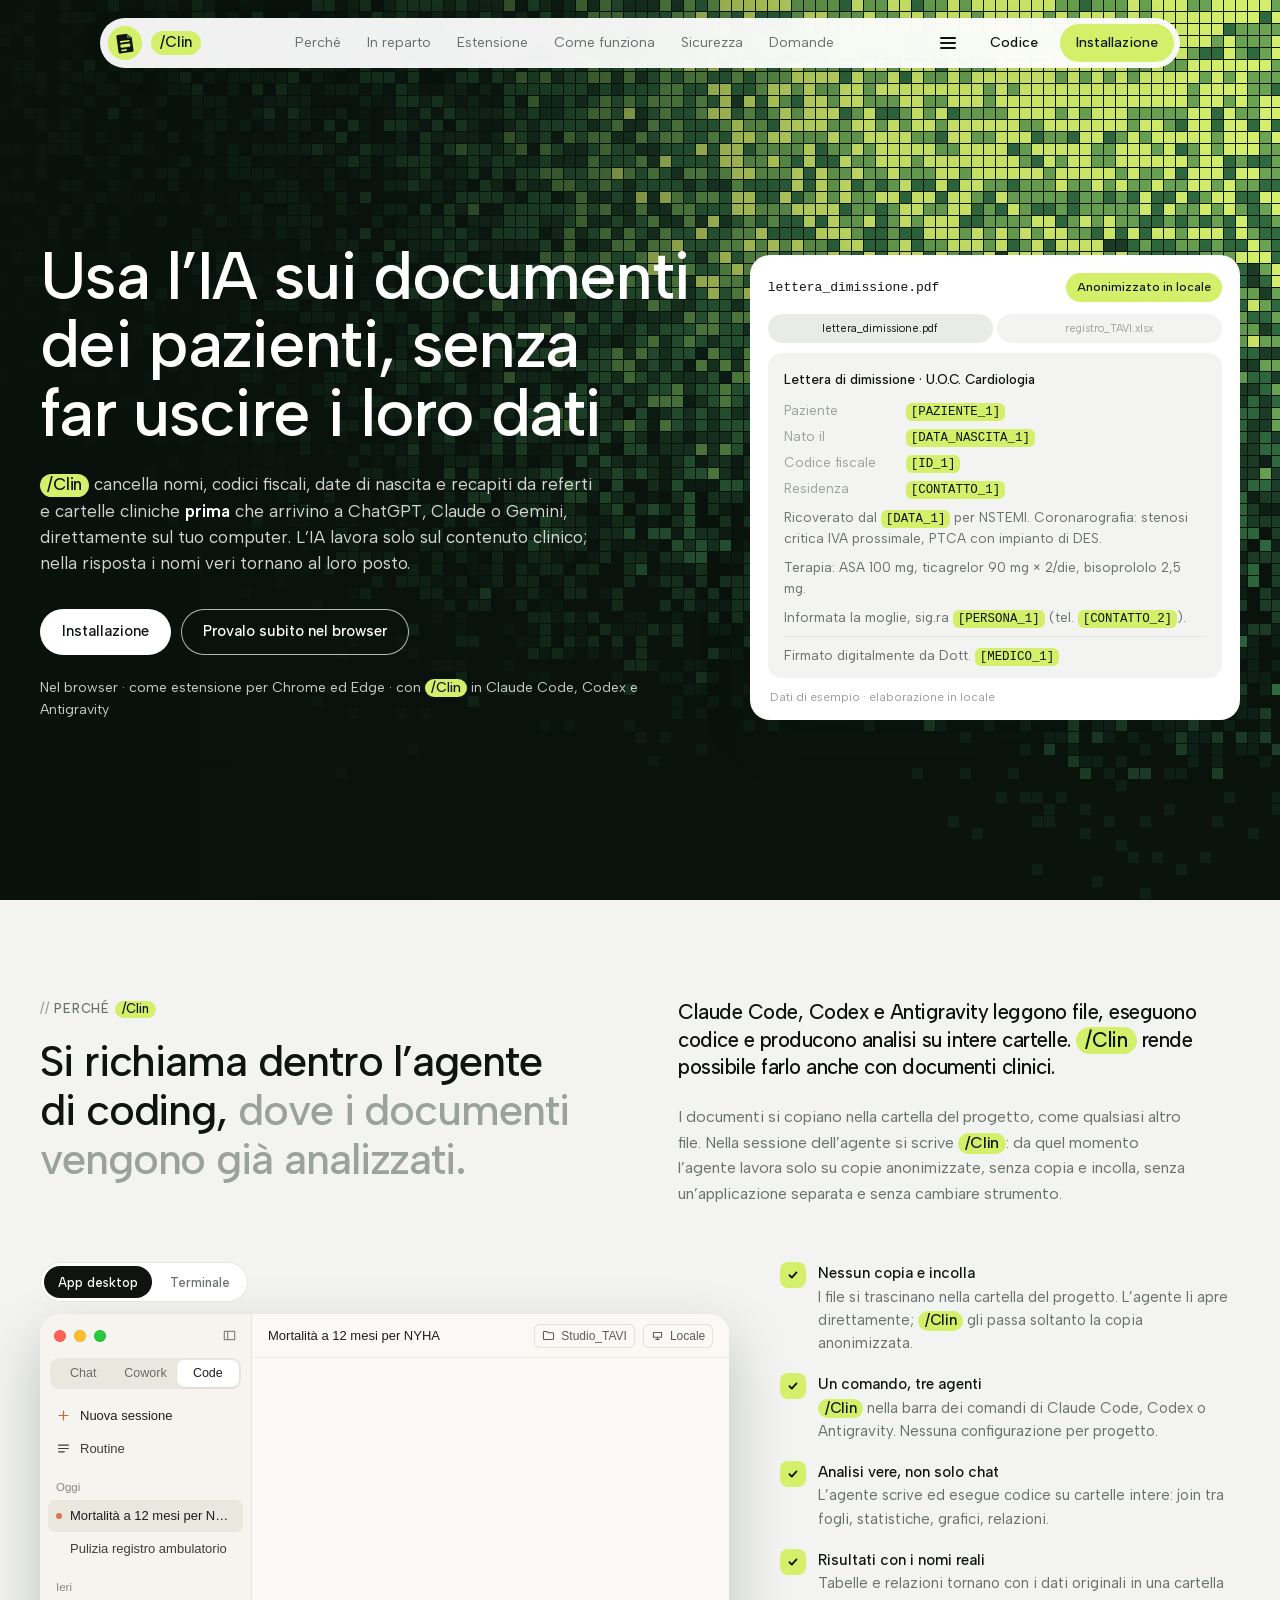
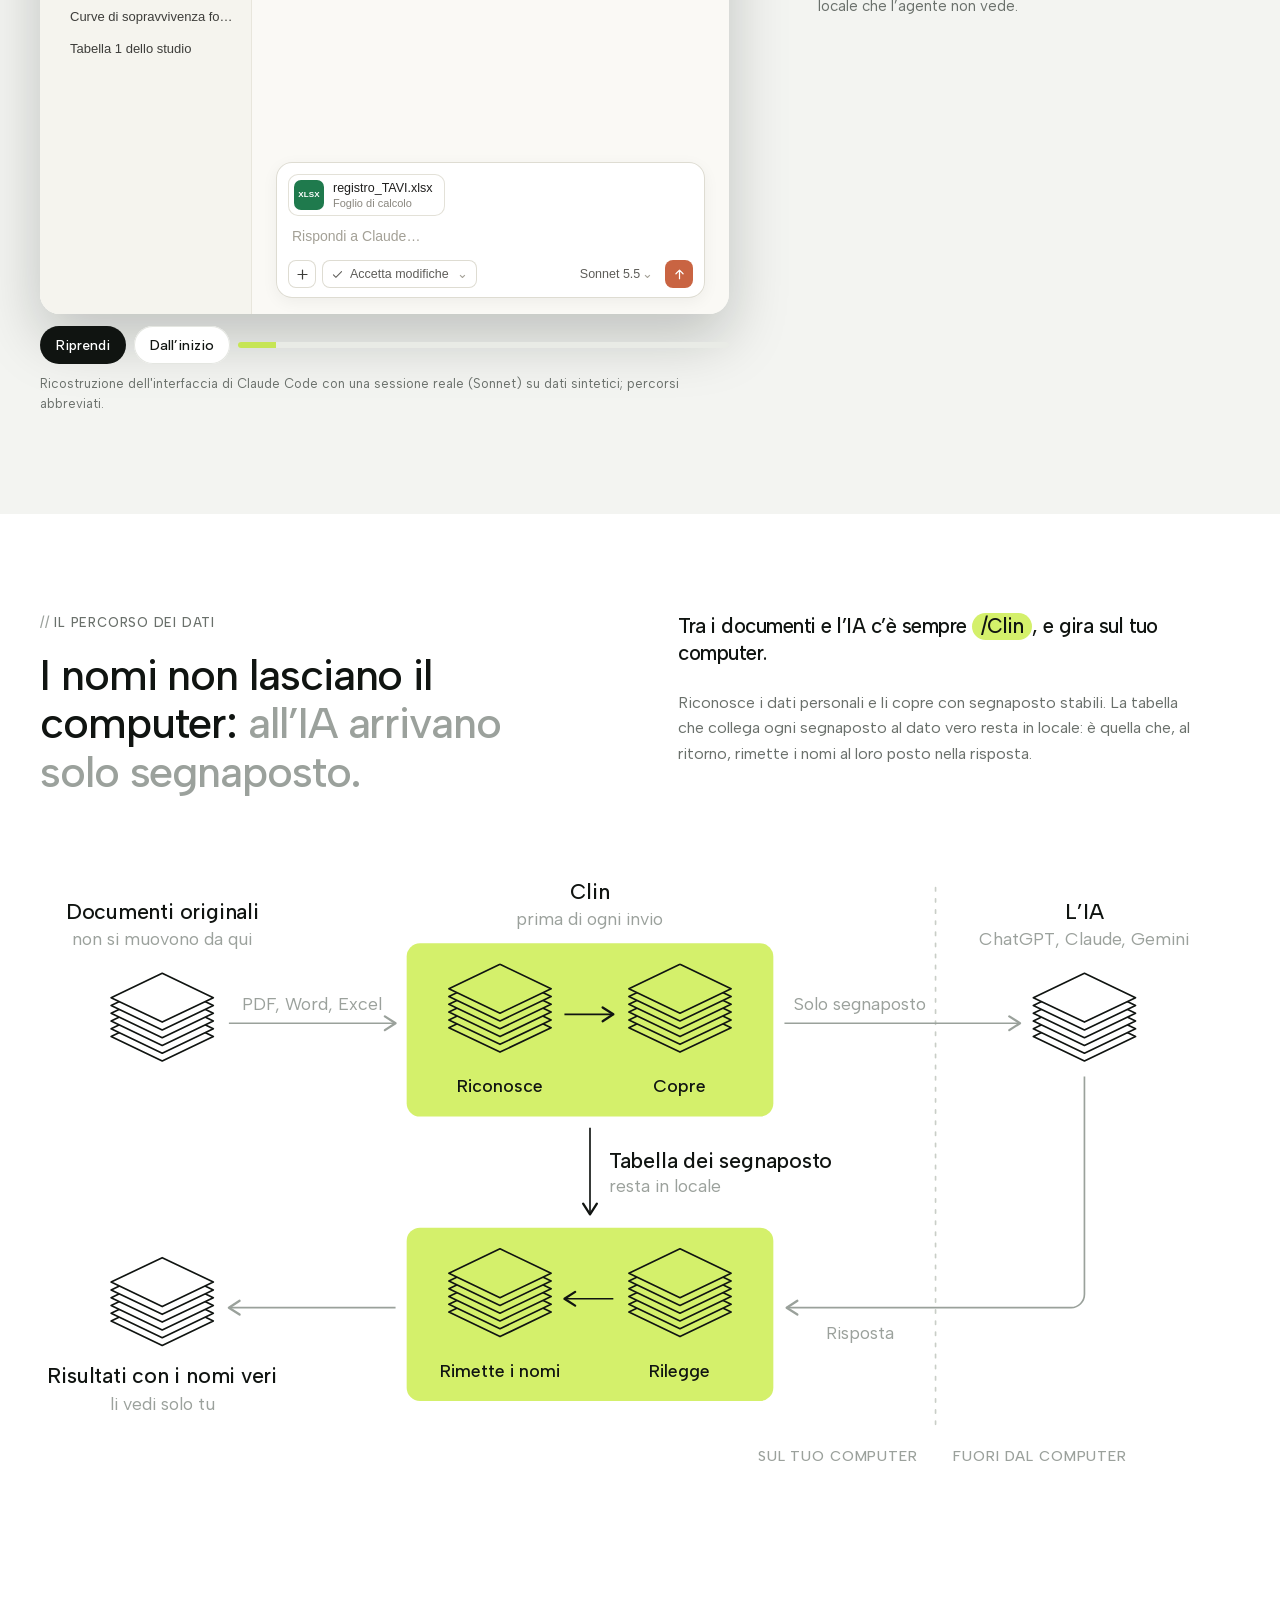
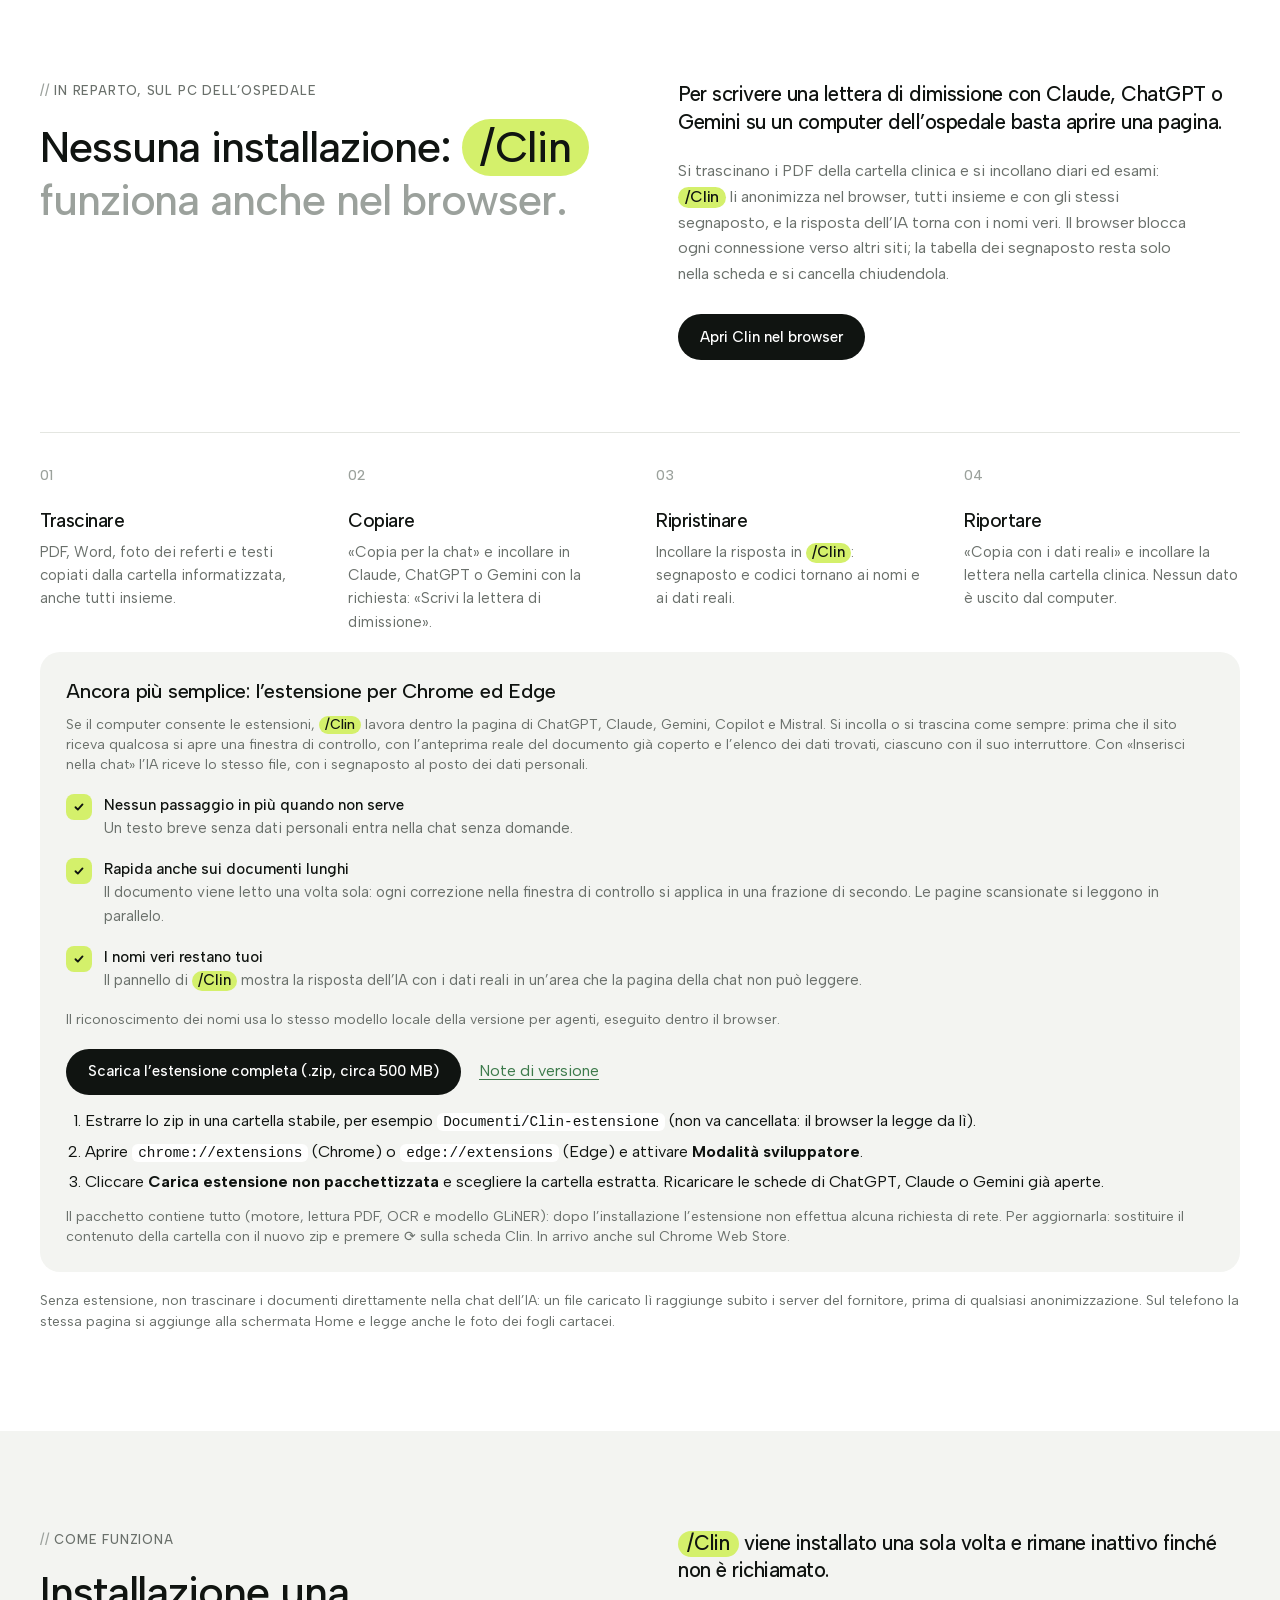
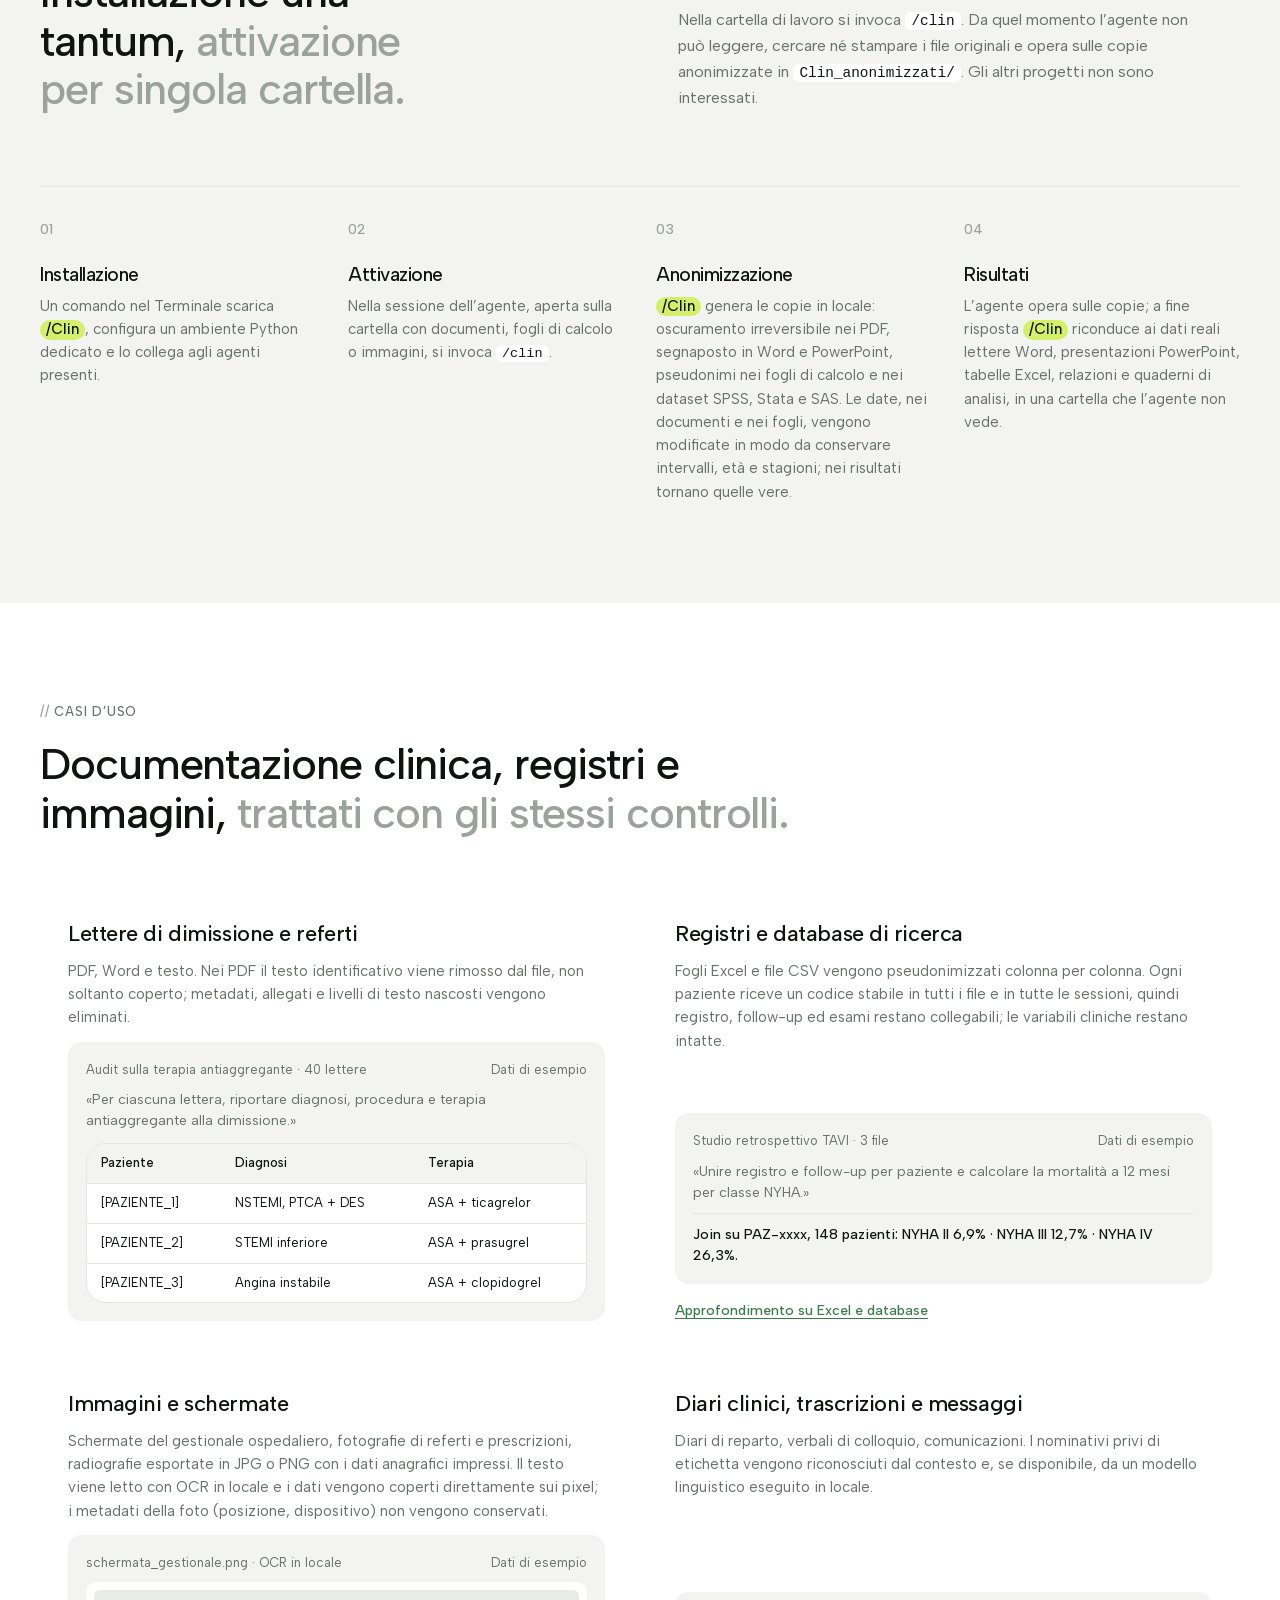
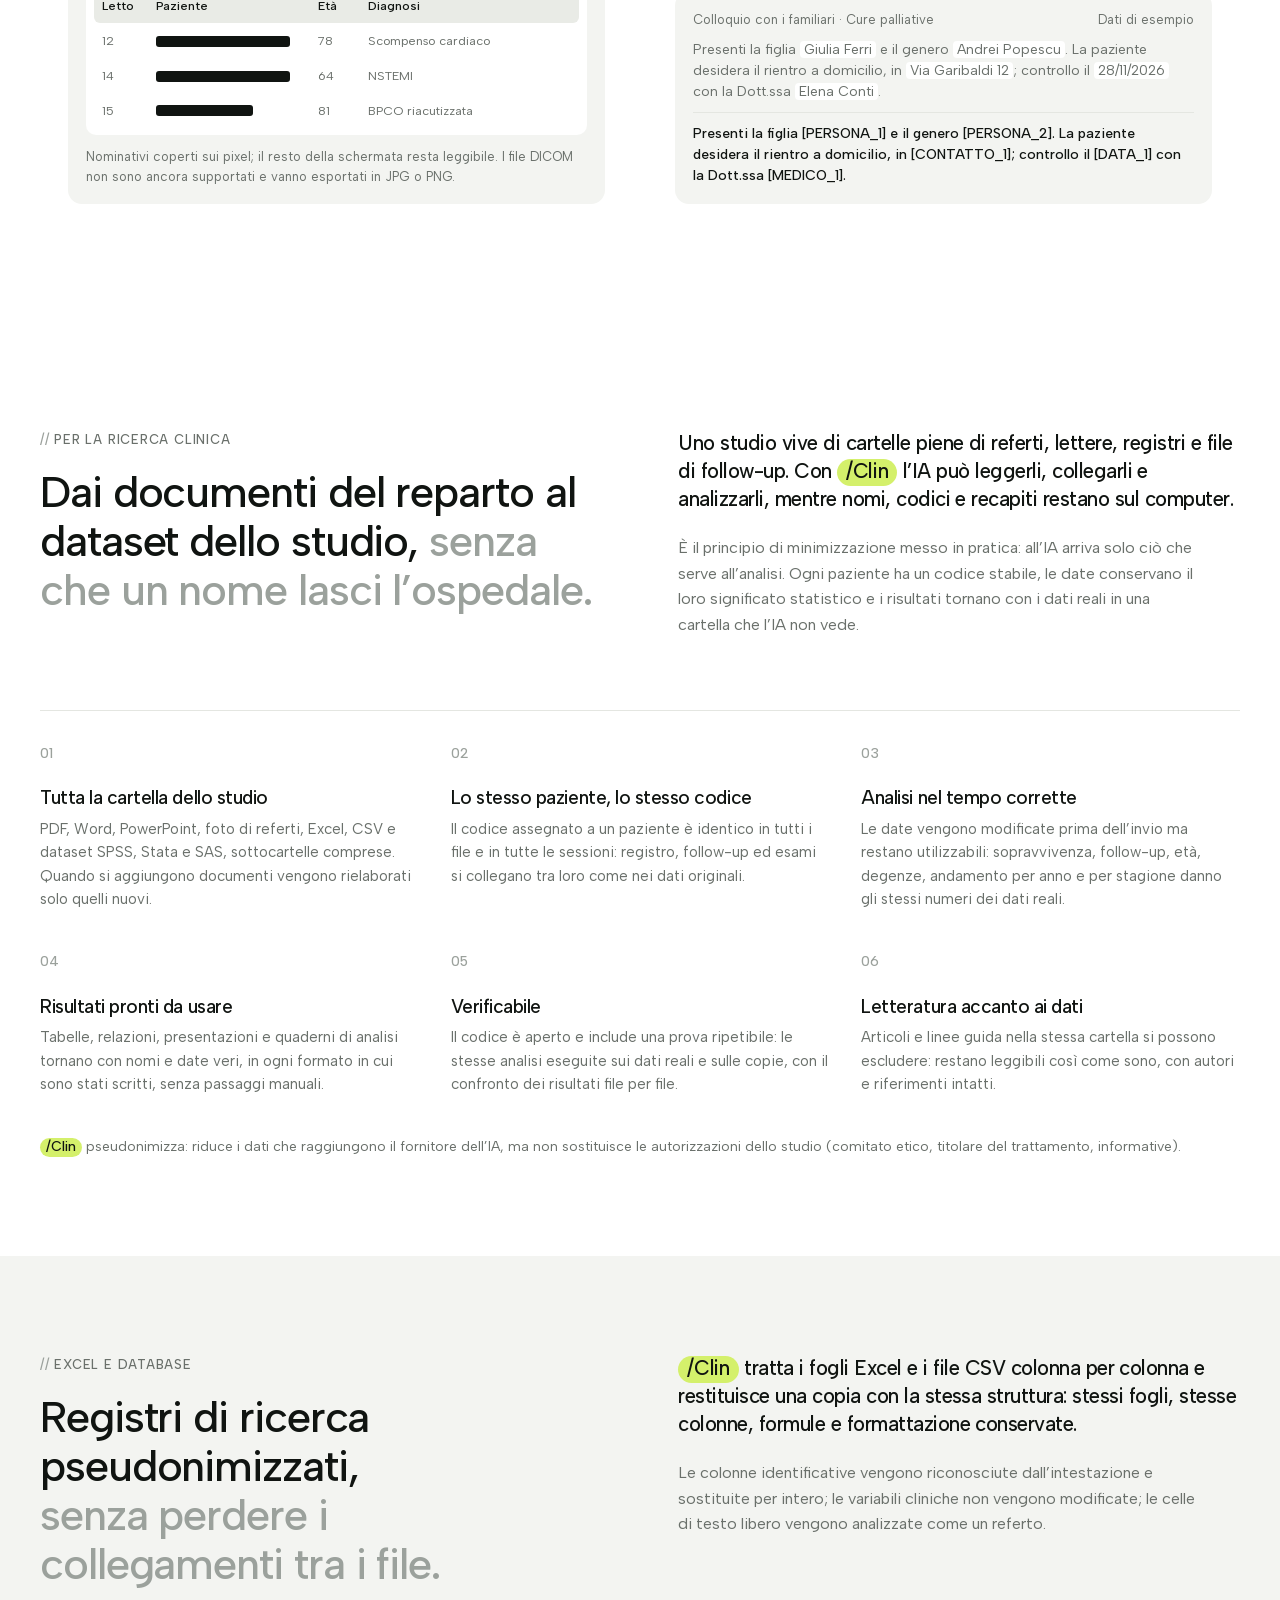
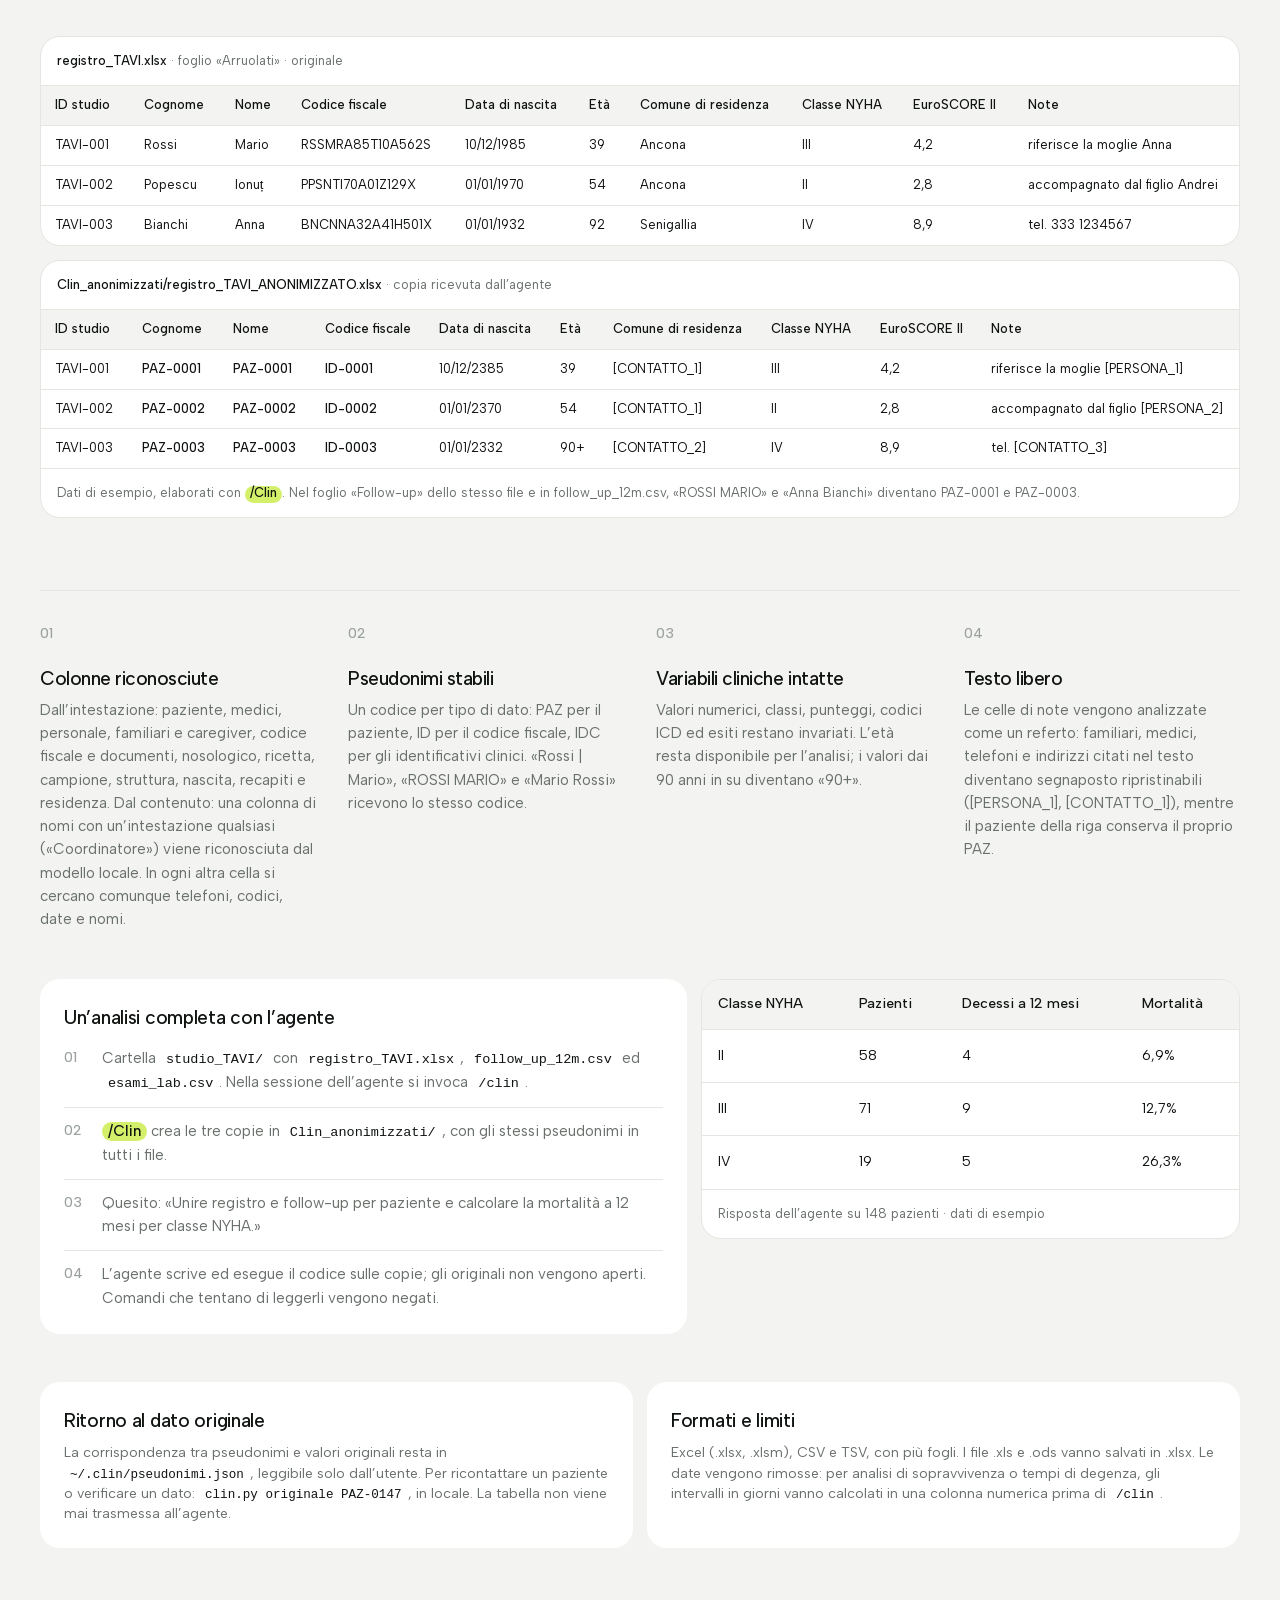
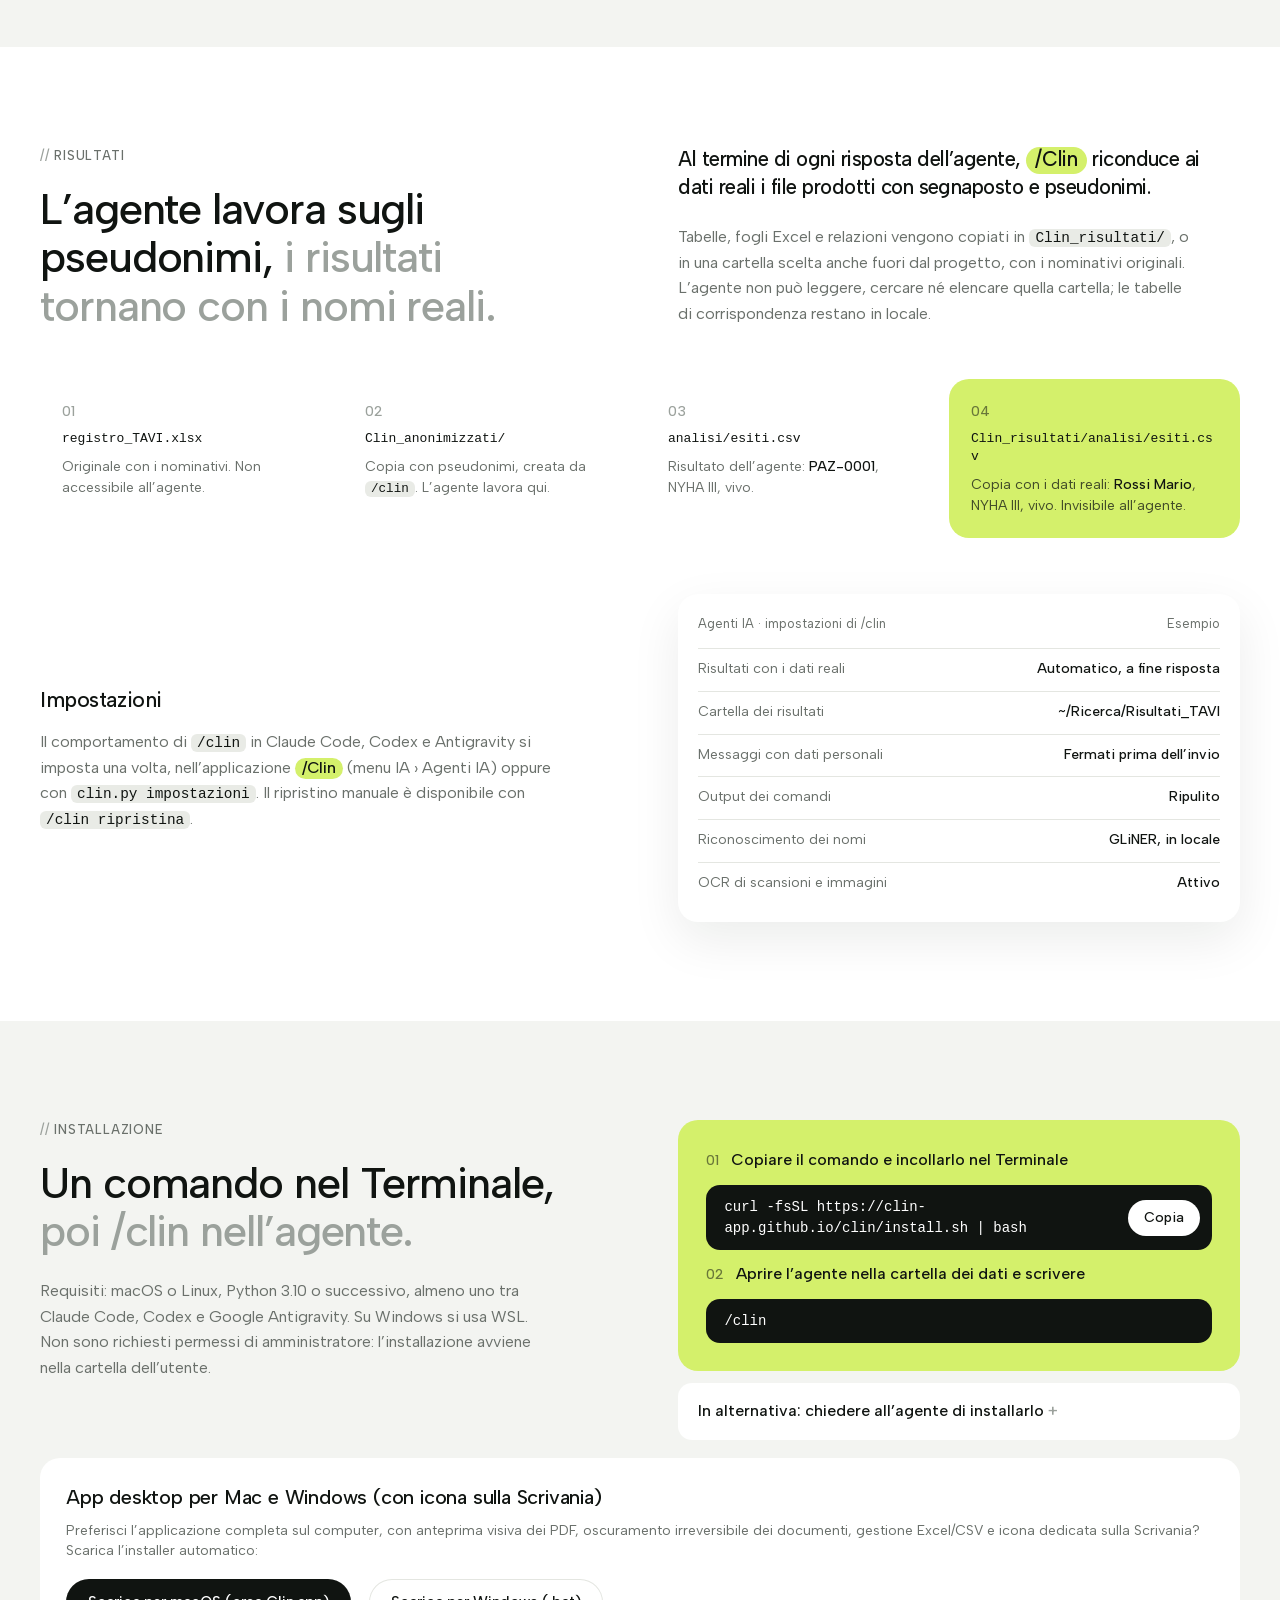
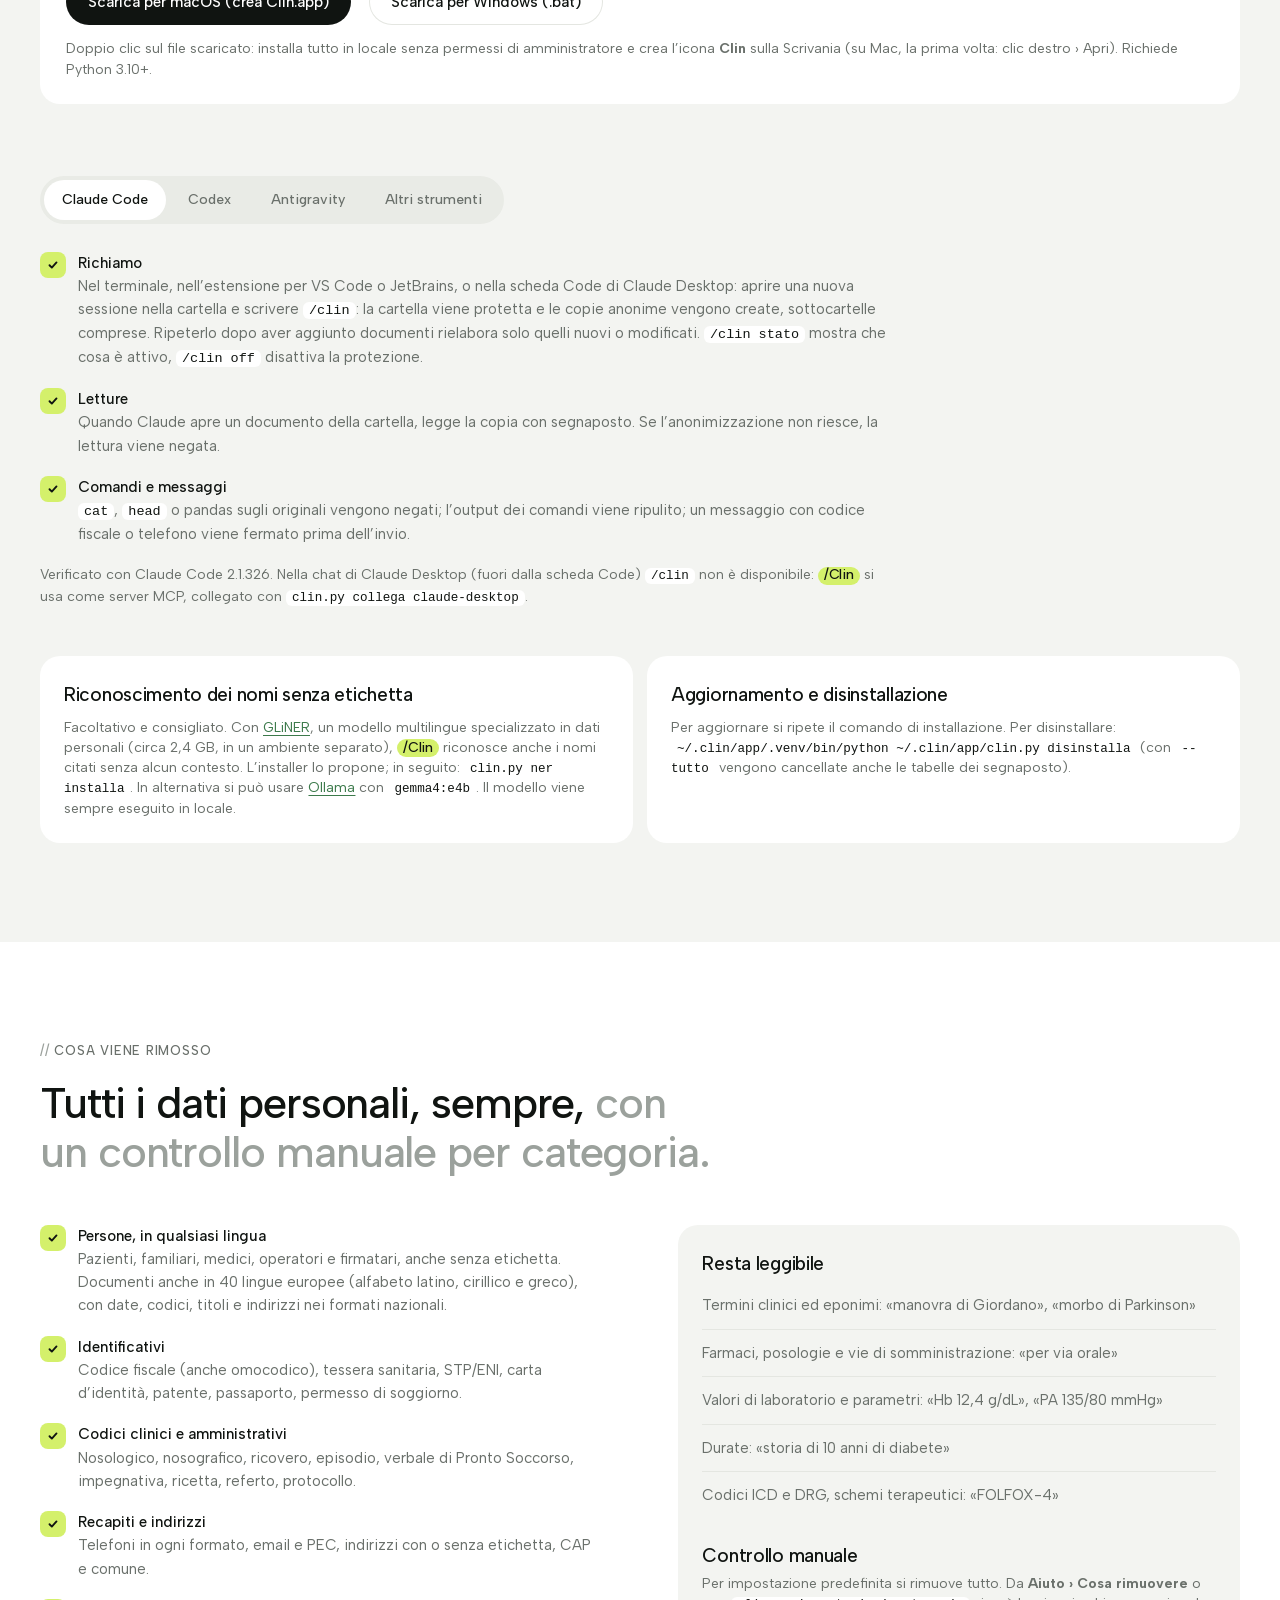
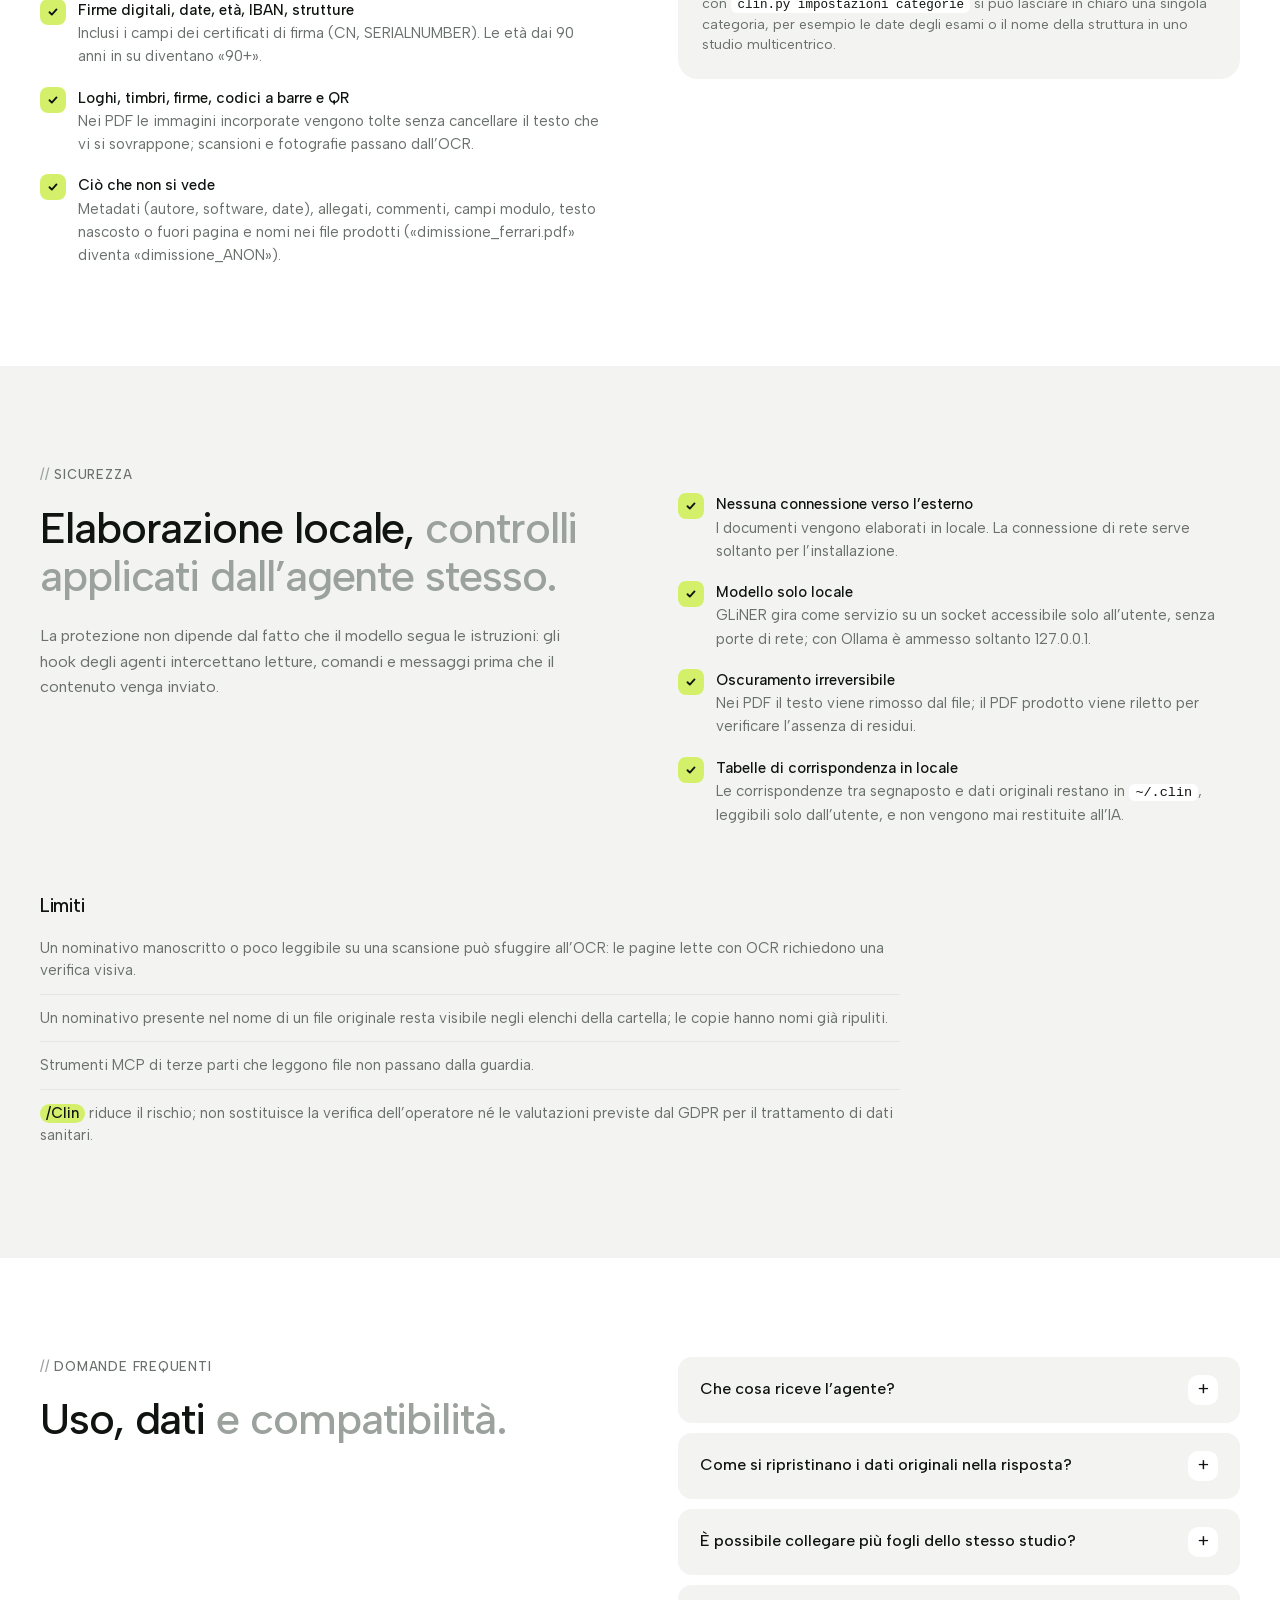
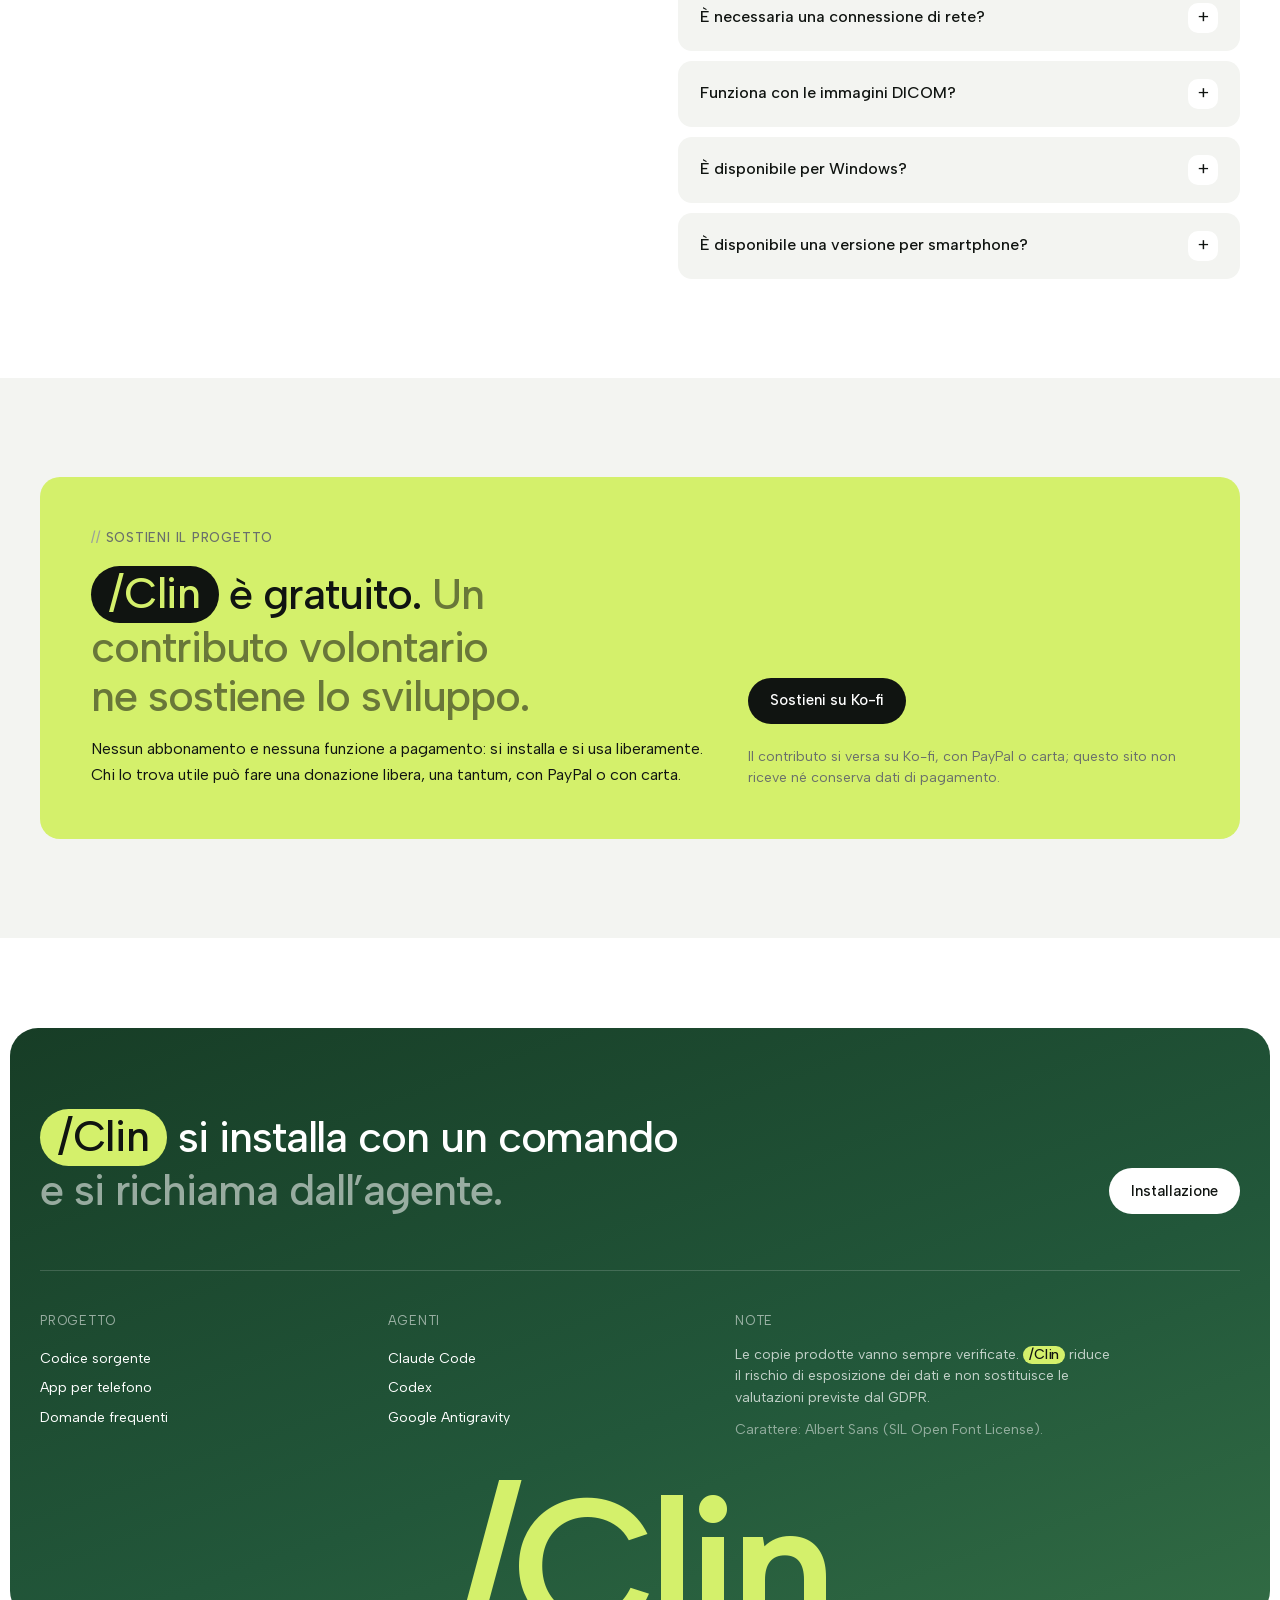
==== commit a5bc286d: "Sito: le date descritte senza dettagli tecnici Co-Authored-By: Claude Fable 5.2 <noreply@anthropic.c" ====
--- a/docs/index.html
+++ b/docs/index.html
@@ -238,7 +238,7 @@
       <div class="features four">
         <div class="feature"><span class="n">01</span><h3>Installazione</h3><p>Un comando nel Terminale scarica <span class="clin">/Clin</span>, configura un ambiente Python dedicato e lo collega agli agenti presenti.</p></div>
         <div class="feature"><span class="n">02</span><h3>Attivazione</h3><p>Nella sessione dell’agente, aperta sulla cartella con documenti, fogli di calcolo o immagini, si invoca <code>/clin</code>.</p></div>
-        <div class="feature"><span class="n">03</span><h3>Anonimizzazione</h3><p><span class="clin">/Clin</span> genera le copie in locale: oscuramento irreversibile nei PDF, segnaposto in Word e PowerPoint, pseudonimi nei fogli di calcolo e nei dataset SPSS, Stata e SAS. Le date, nei documenti e nei fogli, sono spostate di 400 anni esatti: intervalli, età, mesi e stagioni restano quelli veri e nei risultati tornano gli anni reali.</p></div>
+        <div class="feature"><span class="n">03</span><h3>Anonimizzazione</h3><p><span class="clin">/Clin</span> genera le copie in locale: oscuramento irreversibile nei PDF, segnaposto in Word e PowerPoint, pseudonimi nei fogli di calcolo e nei dataset SPSS, Stata e SAS. Le date, nei documenti e nei fogli, vengono modificate in modo da conservare intervalli, età e stagioni; nei risultati tornano quelle vere.</p></div>
         <div class="feature"><span class="n">04</span><h3>Risultati</h3><p>L’agente opera sulle copie; a fine risposta <span class="clin">/Clin</span> riconduce ai dati reali lettere Word, presentazioni PowerPoint, tabelle Excel, relazioni e quaderni di analisi, in una cartella che l’agente non vede.</p></div>
       </div>
     </div>
@@ -325,12 +325,12 @@
       <div class="features three">
         <div class="feature"><span class="n">01</span><h3>Tutta la cartella dello studio</h3><p>PDF, Word, PowerPoint, foto di referti, Excel, CSV e dataset SPSS, Stata e SAS, sottocartelle comprese. Quando si aggiungono documenti vengono rielaborati solo quelli nuovi.</p></div>
         <div class="feature"><span class="n">02</span><h3>Lo stesso paziente, lo stesso codice</h3><p>Il codice assegnato a un paziente è identico in tutti i file e in tutte le sessioni: registro, follow-up ed esami si collegano tra loro come nei dati originali.</p></div>
-        <div class="feature"><span class="n">03</span><h3>Analisi nel tempo corrette</h3><p>Le date sono spostate di 400 anni esatti, dopo i quali il calendario si ripete identico: sopravvivenza, follow-up, età, degenze, andamento per anno e per stagione danno gli stessi numeri dei dati reali.</p></div>
+        <div class="feature"><span class="n">03</span><h3>Analisi nel tempo corrette</h3><p>Le date vengono modificate prima dell’invio ma restano utilizzabili: sopravvivenza, follow-up, età, degenze, andamento per anno e per stagione danno gli stessi numeri dei dati reali.</p></div>
         <div class="feature"><span class="n">04</span><h3>Risultati pronti da usare</h3><p>Tabelle, relazioni, presentazioni e quaderni di analisi tornano con nomi e date veri, in ogni formato in cui sono stati scritti, senza passaggi manuali.</p></div>
         <div class="feature"><span class="n">05</span><h3>Verificabile</h3><p>Il codice è aperto e include una prova ripetibile: le stesse analisi eseguite sui dati reali e sulle copie, con il confronto dei risultati file per file.</p></div>
         <div class="feature"><span class="n">06</span><h3>Letteratura accanto ai dati</h3><p>Articoli e linee guida nella stessa cartella si possono escludere: restano leggibili così come sono, con autori e riferimenti intatti.</p></div>
       </div>
-      <p class="note"><span class="clin">/Clin</span> pseudonimizza: riduce i dati che raggiungono il fornitore dell’IA, ma non sostituisce le autorizzazioni dello studio (comitato etico, titolare del trattamento, informative). Giorno e mese delle date restano quelli veri; chi preferisce date non ricostruibili da terzi può scegliere lo spostamento di un numero segreto di giorni, rinunciando alle analisi di calendario.</p>
+      <p class="note"><span class="clin">/Clin</span> pseudonimizza: riduce i dati che raggiungono il fornitore dell’IA, ma non sostituisce le autorizzazioni dello studio (comitato etico, titolare del trattamento, informative).</p>
     </div>
   </section>
 
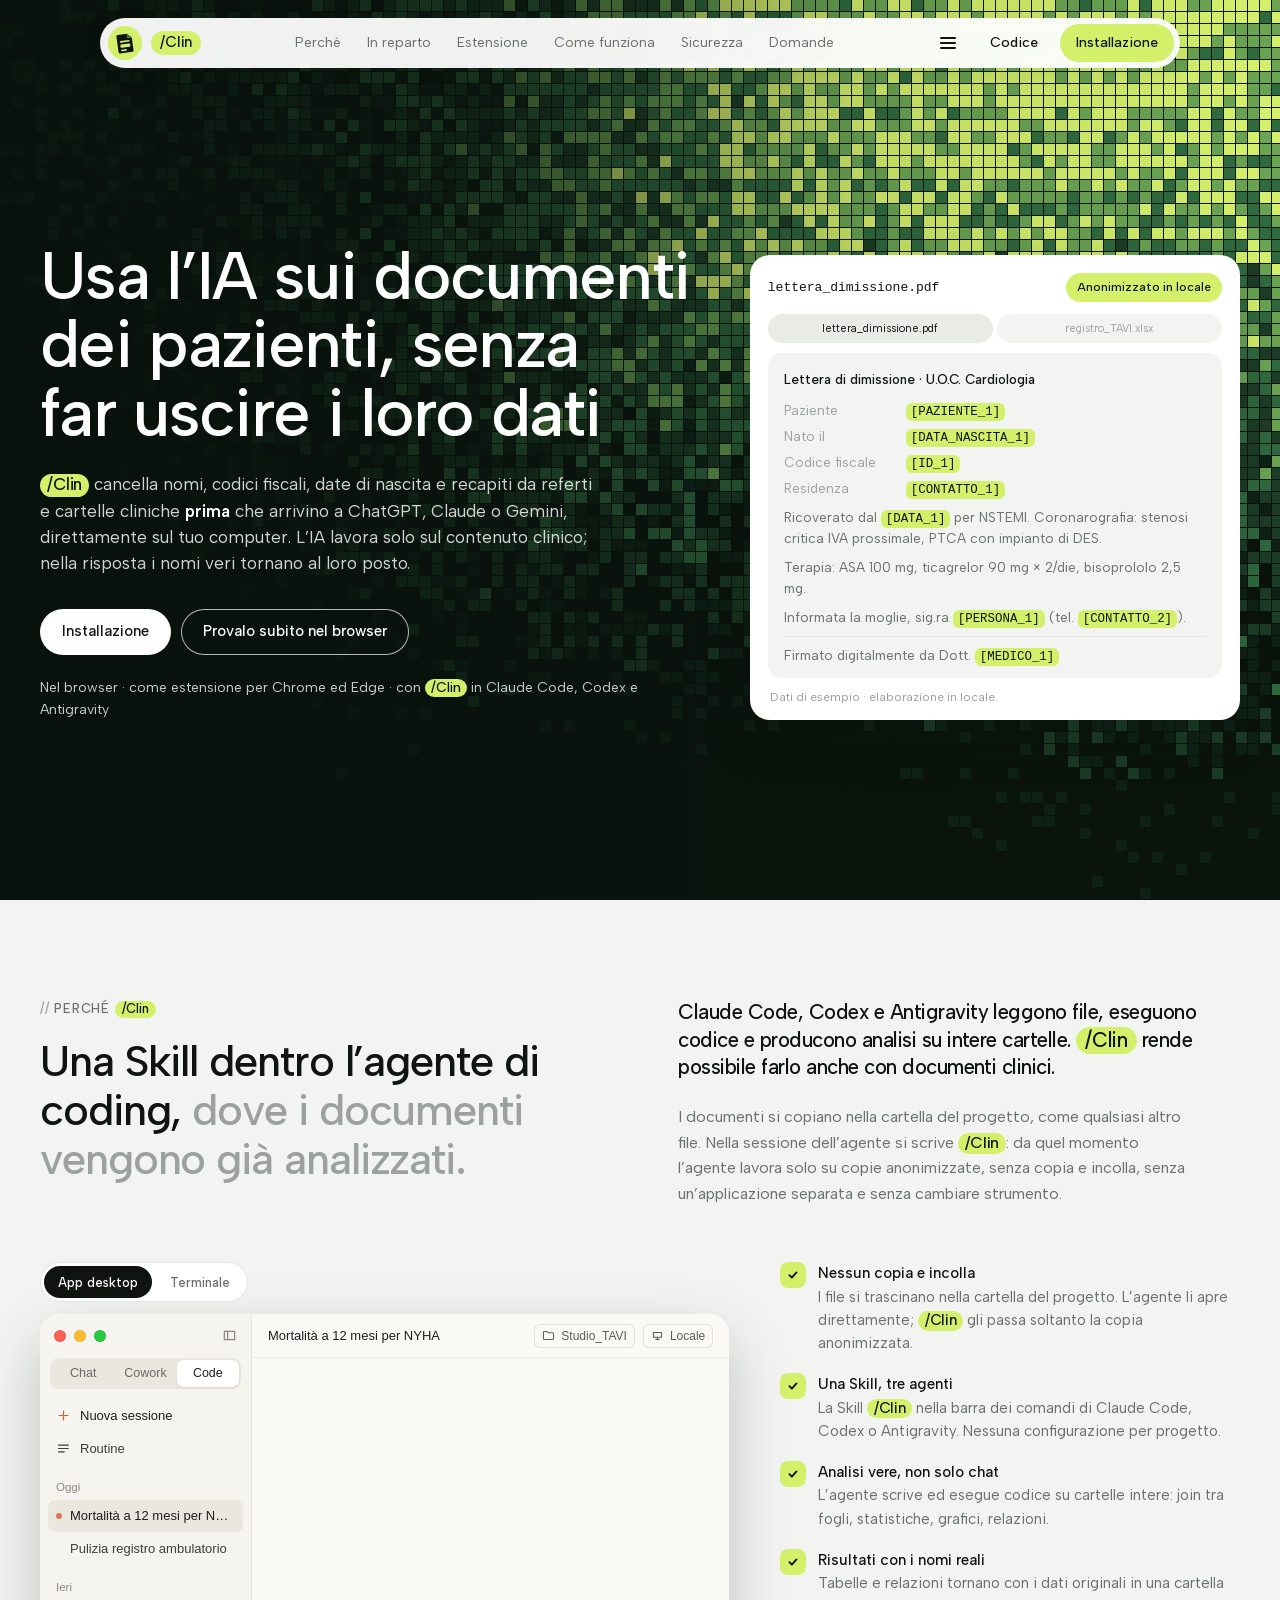
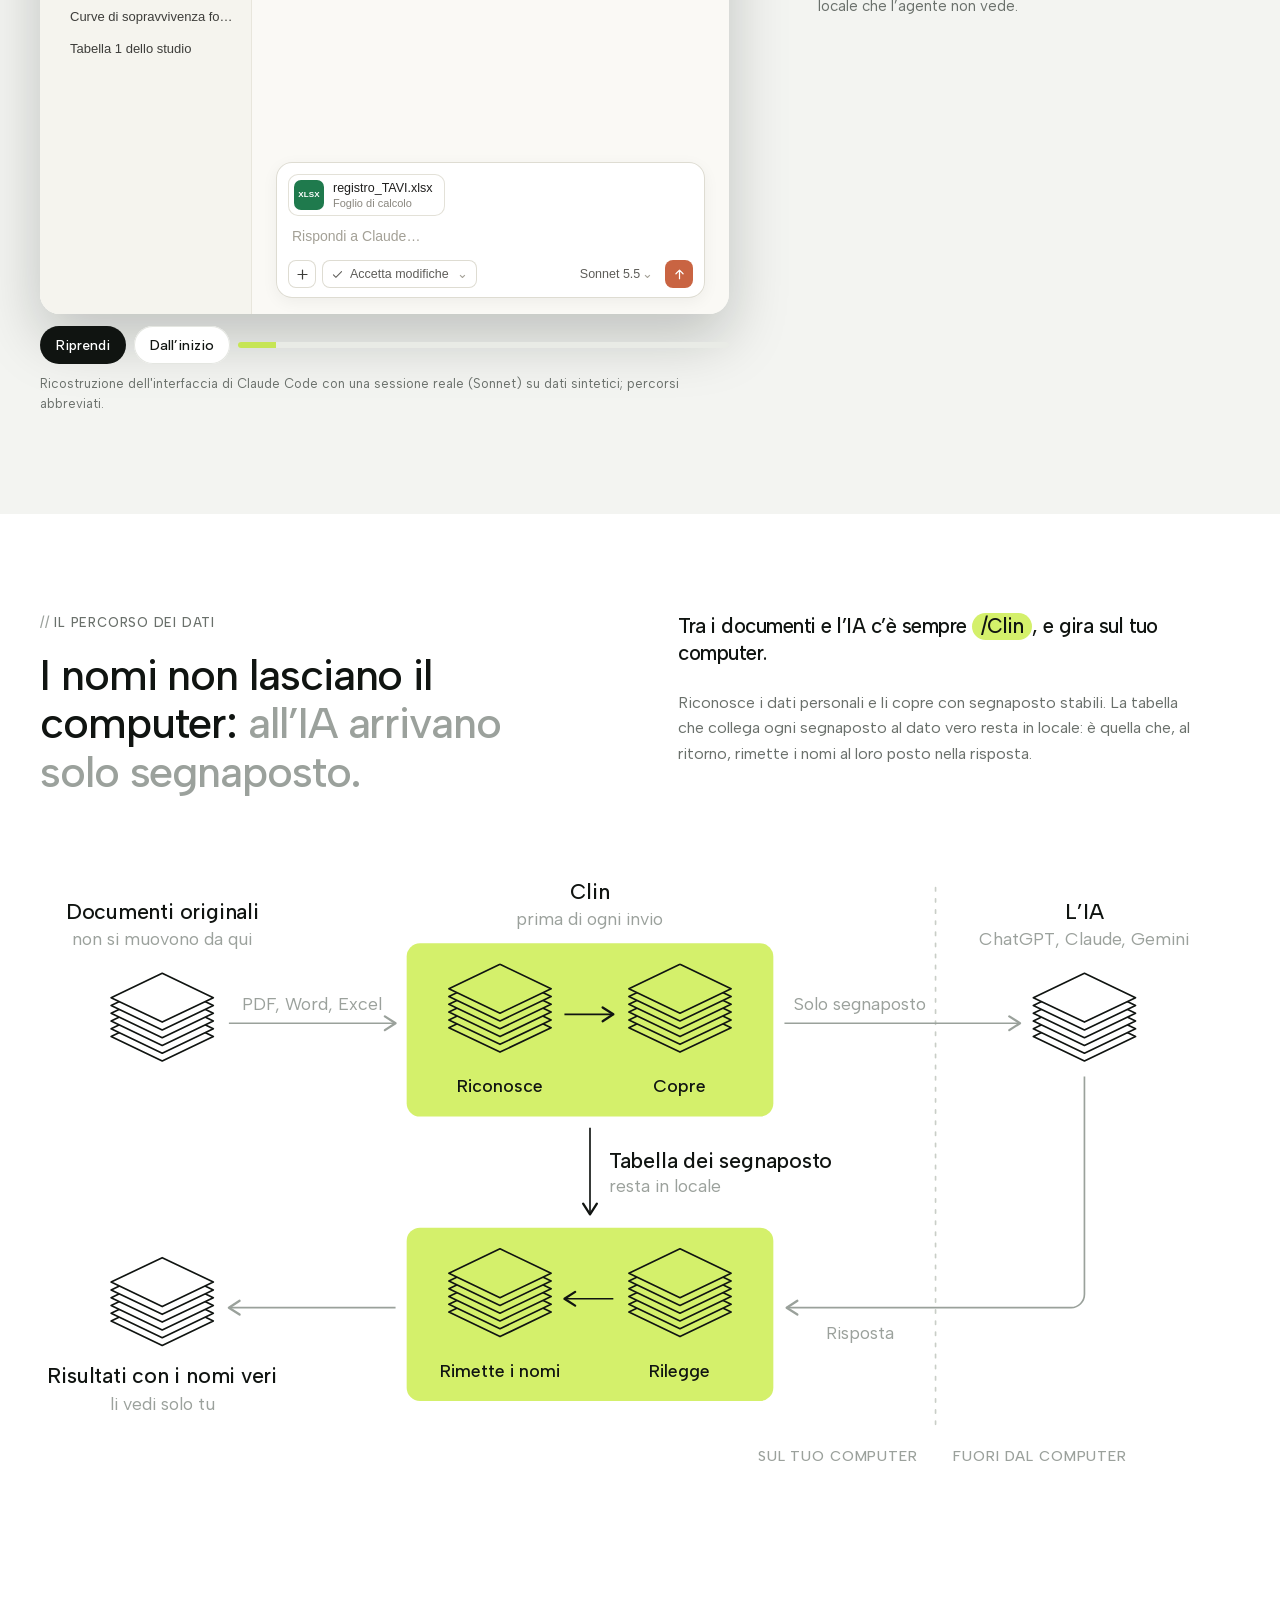
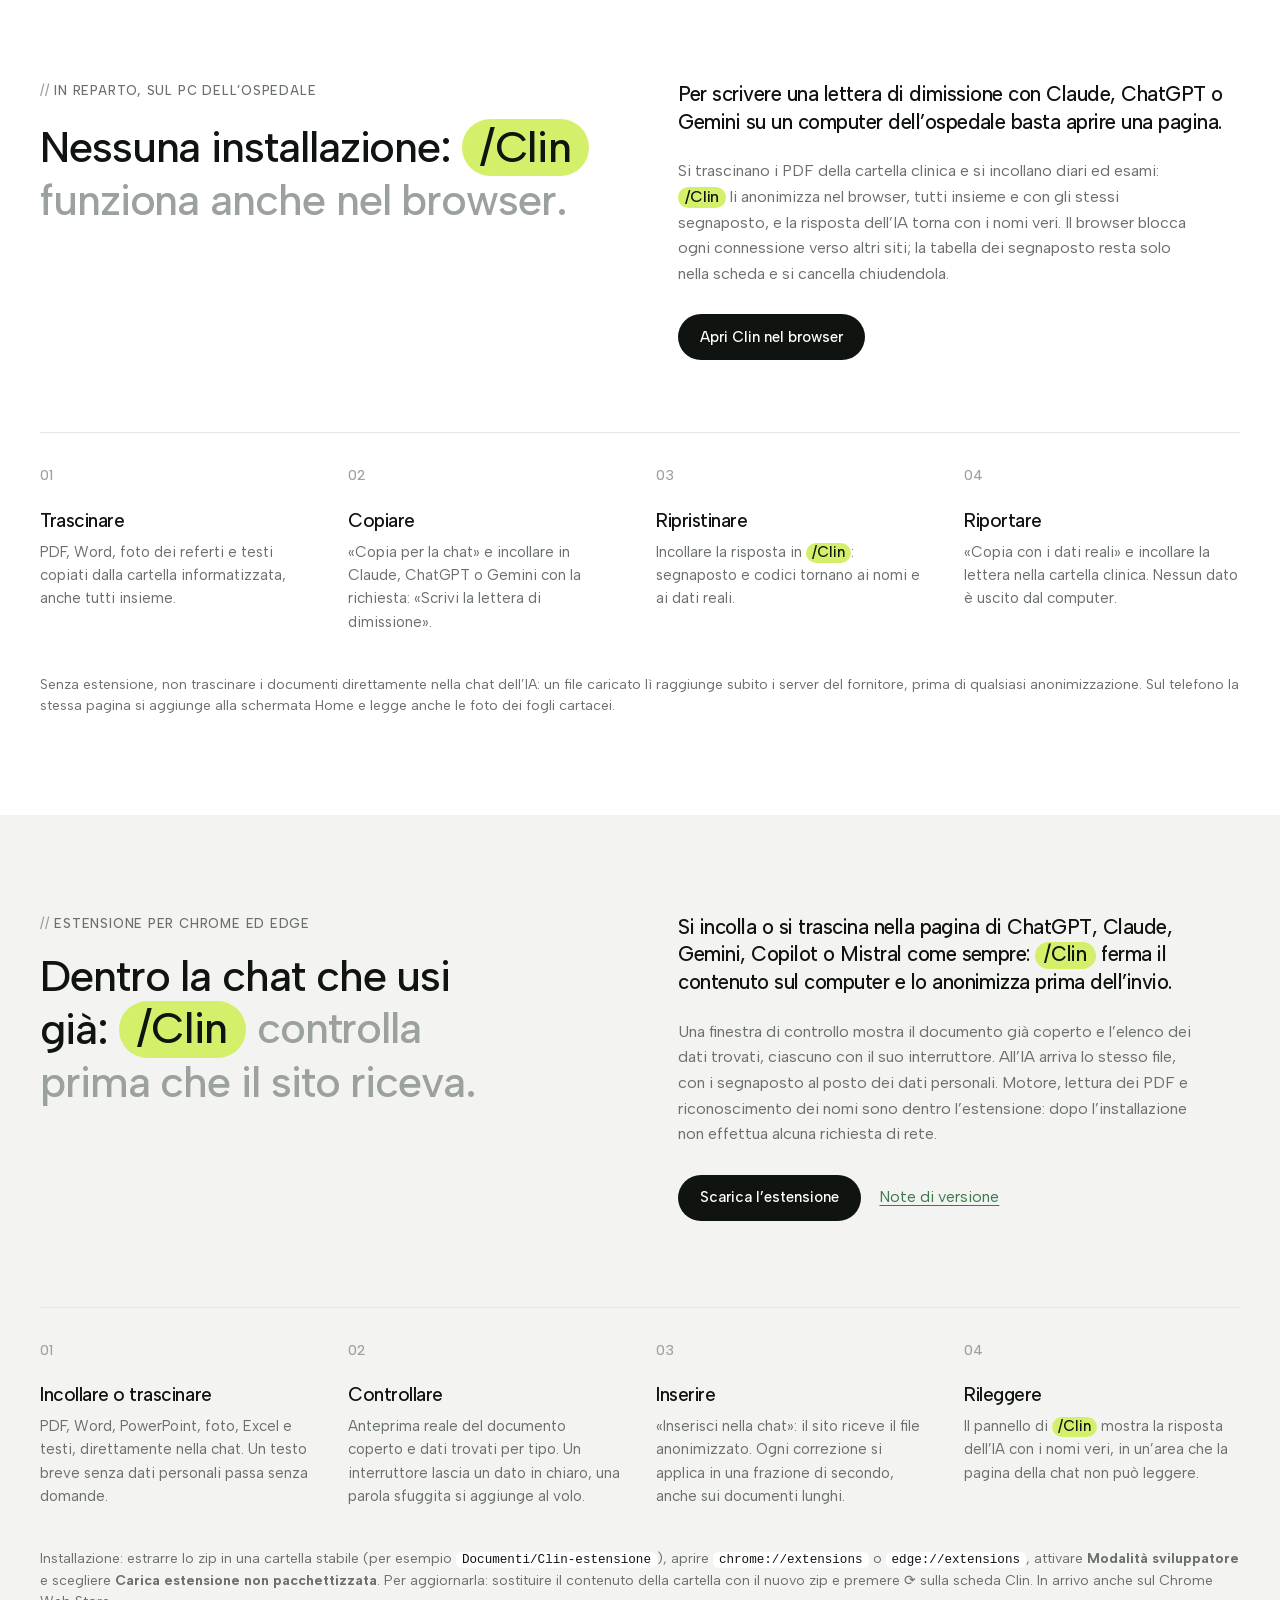
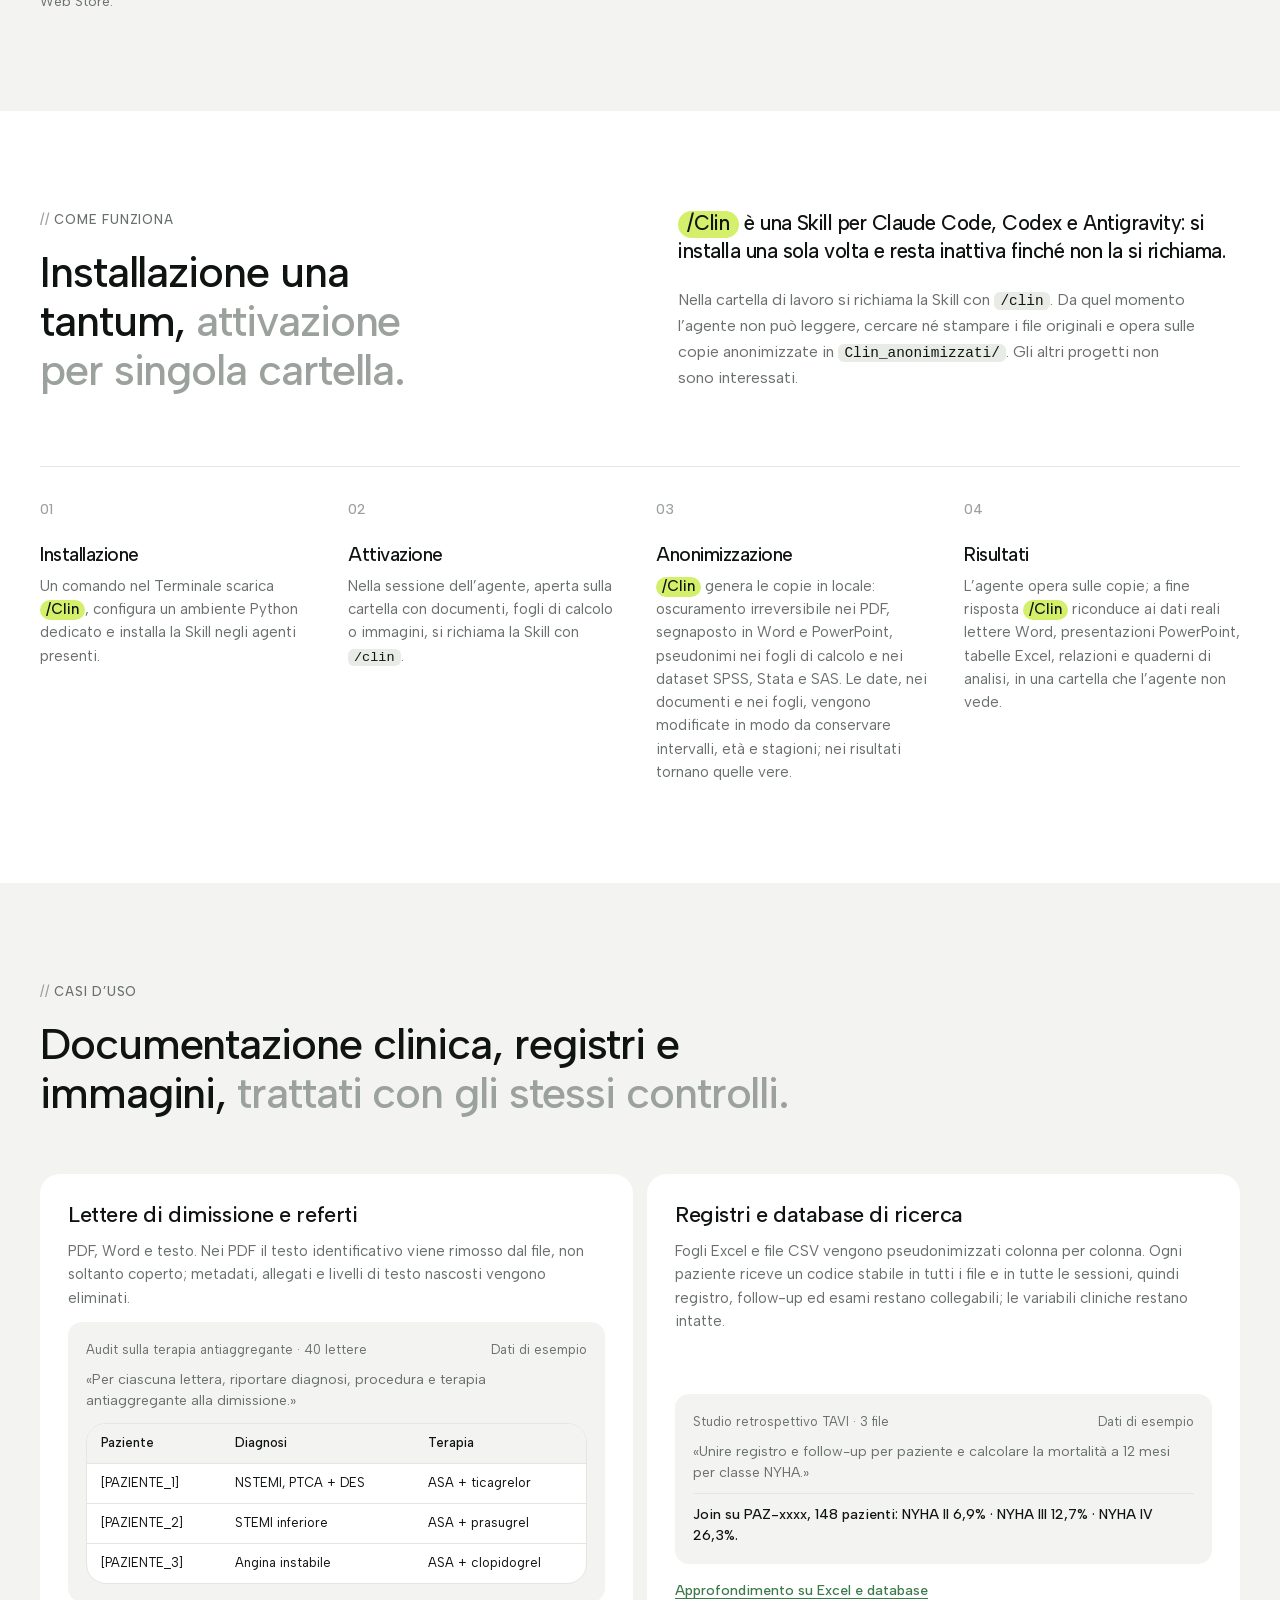
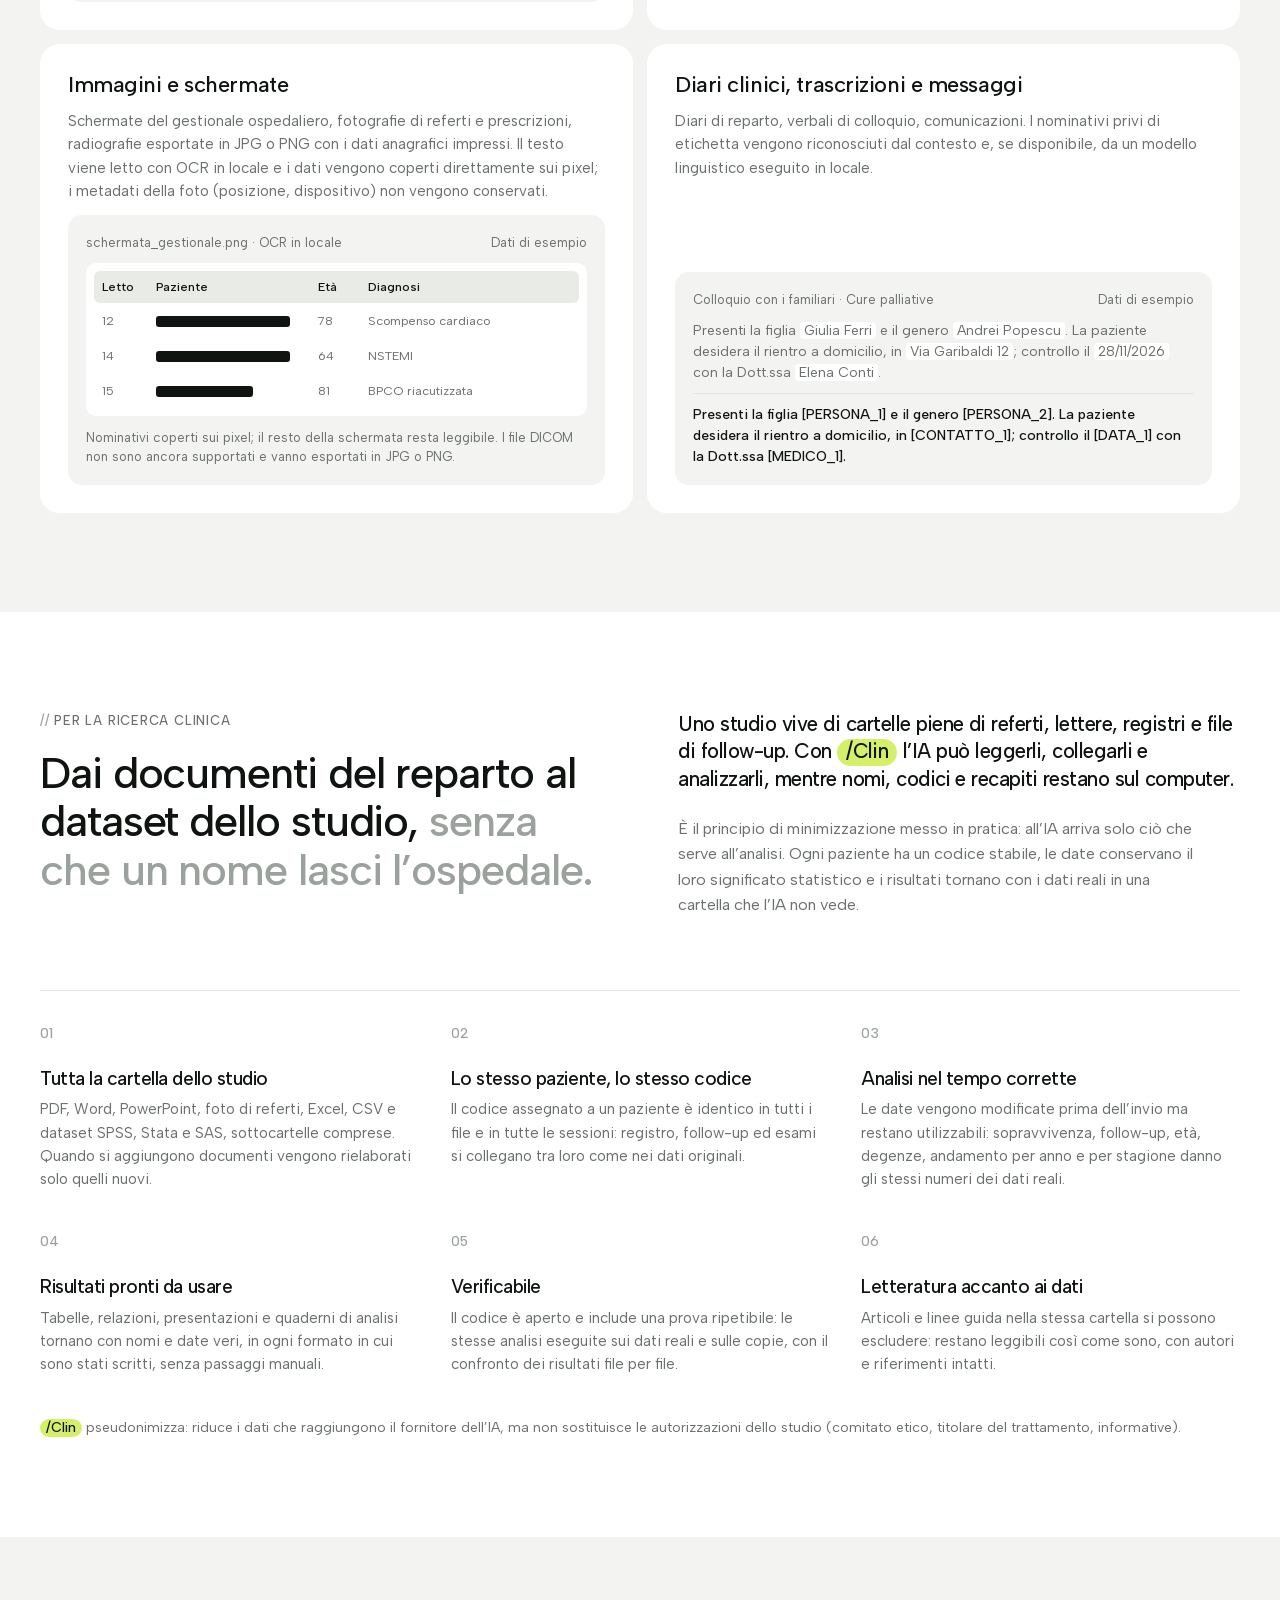
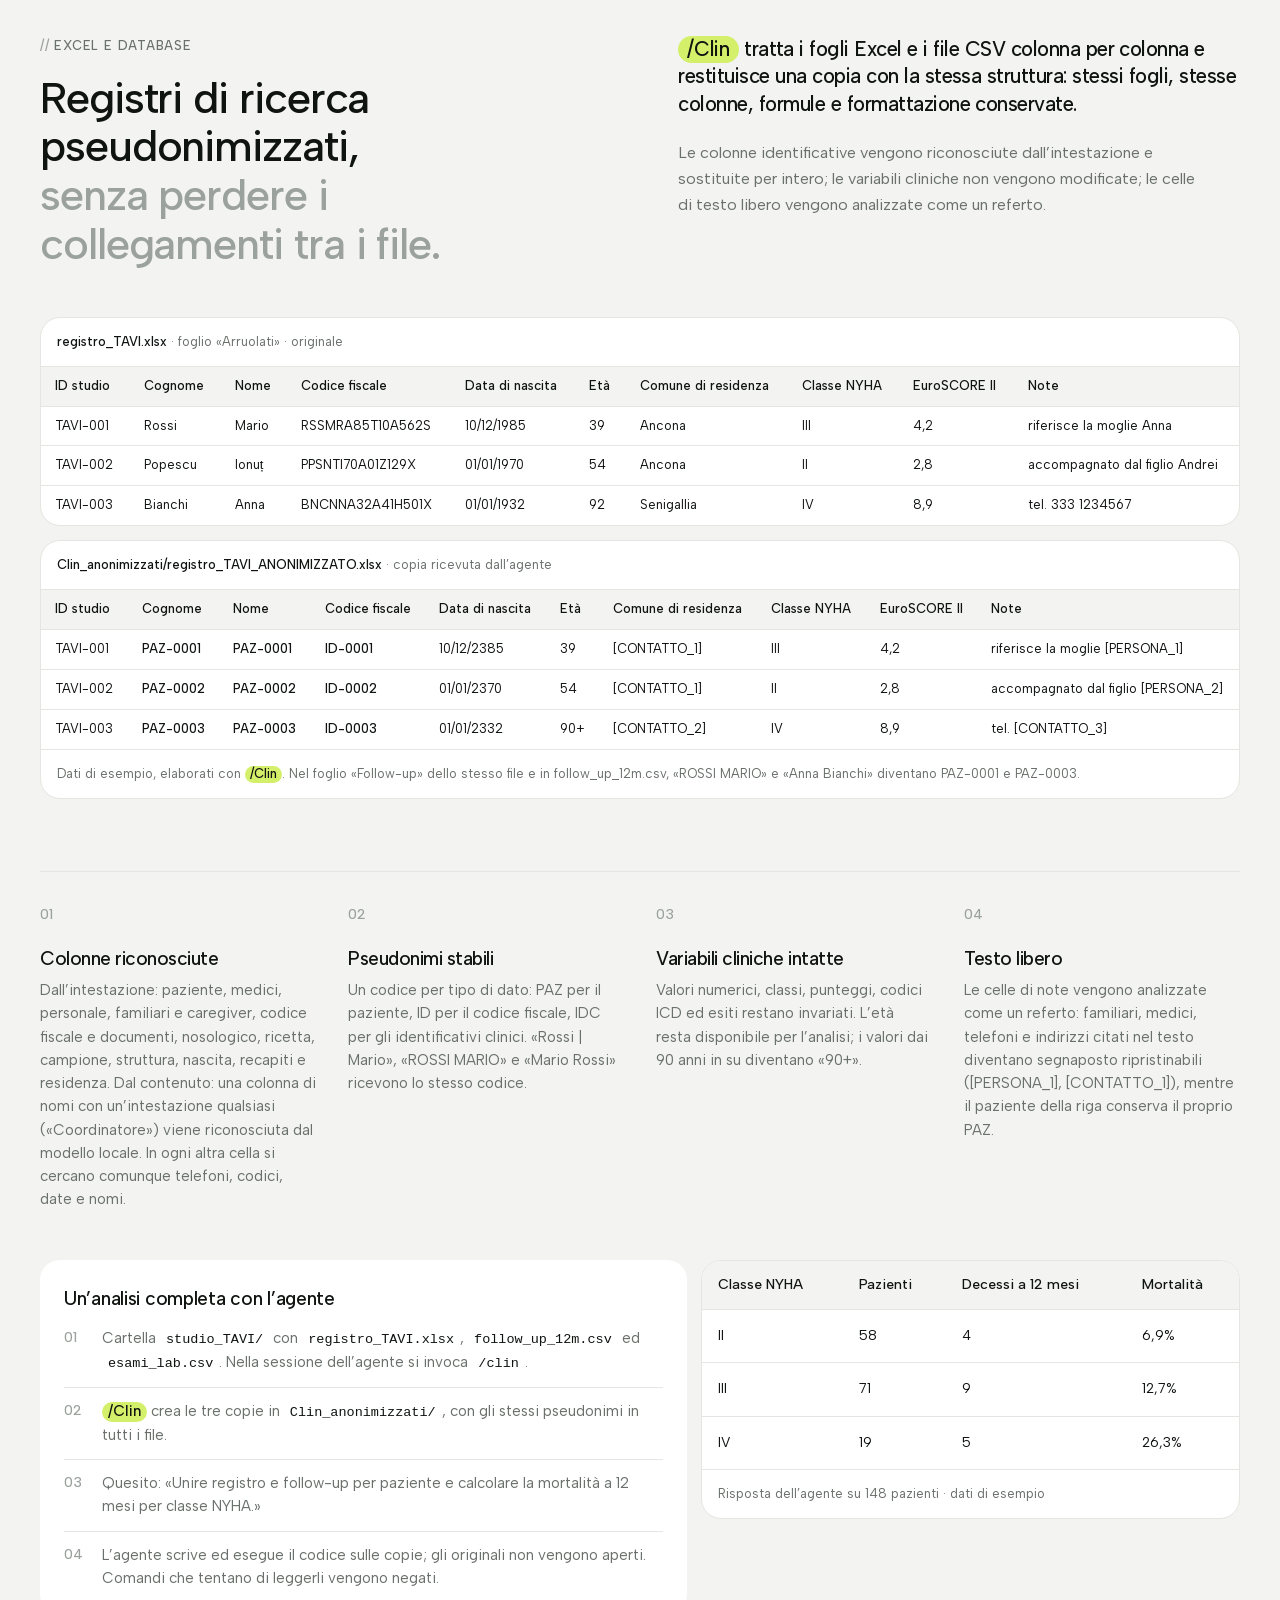
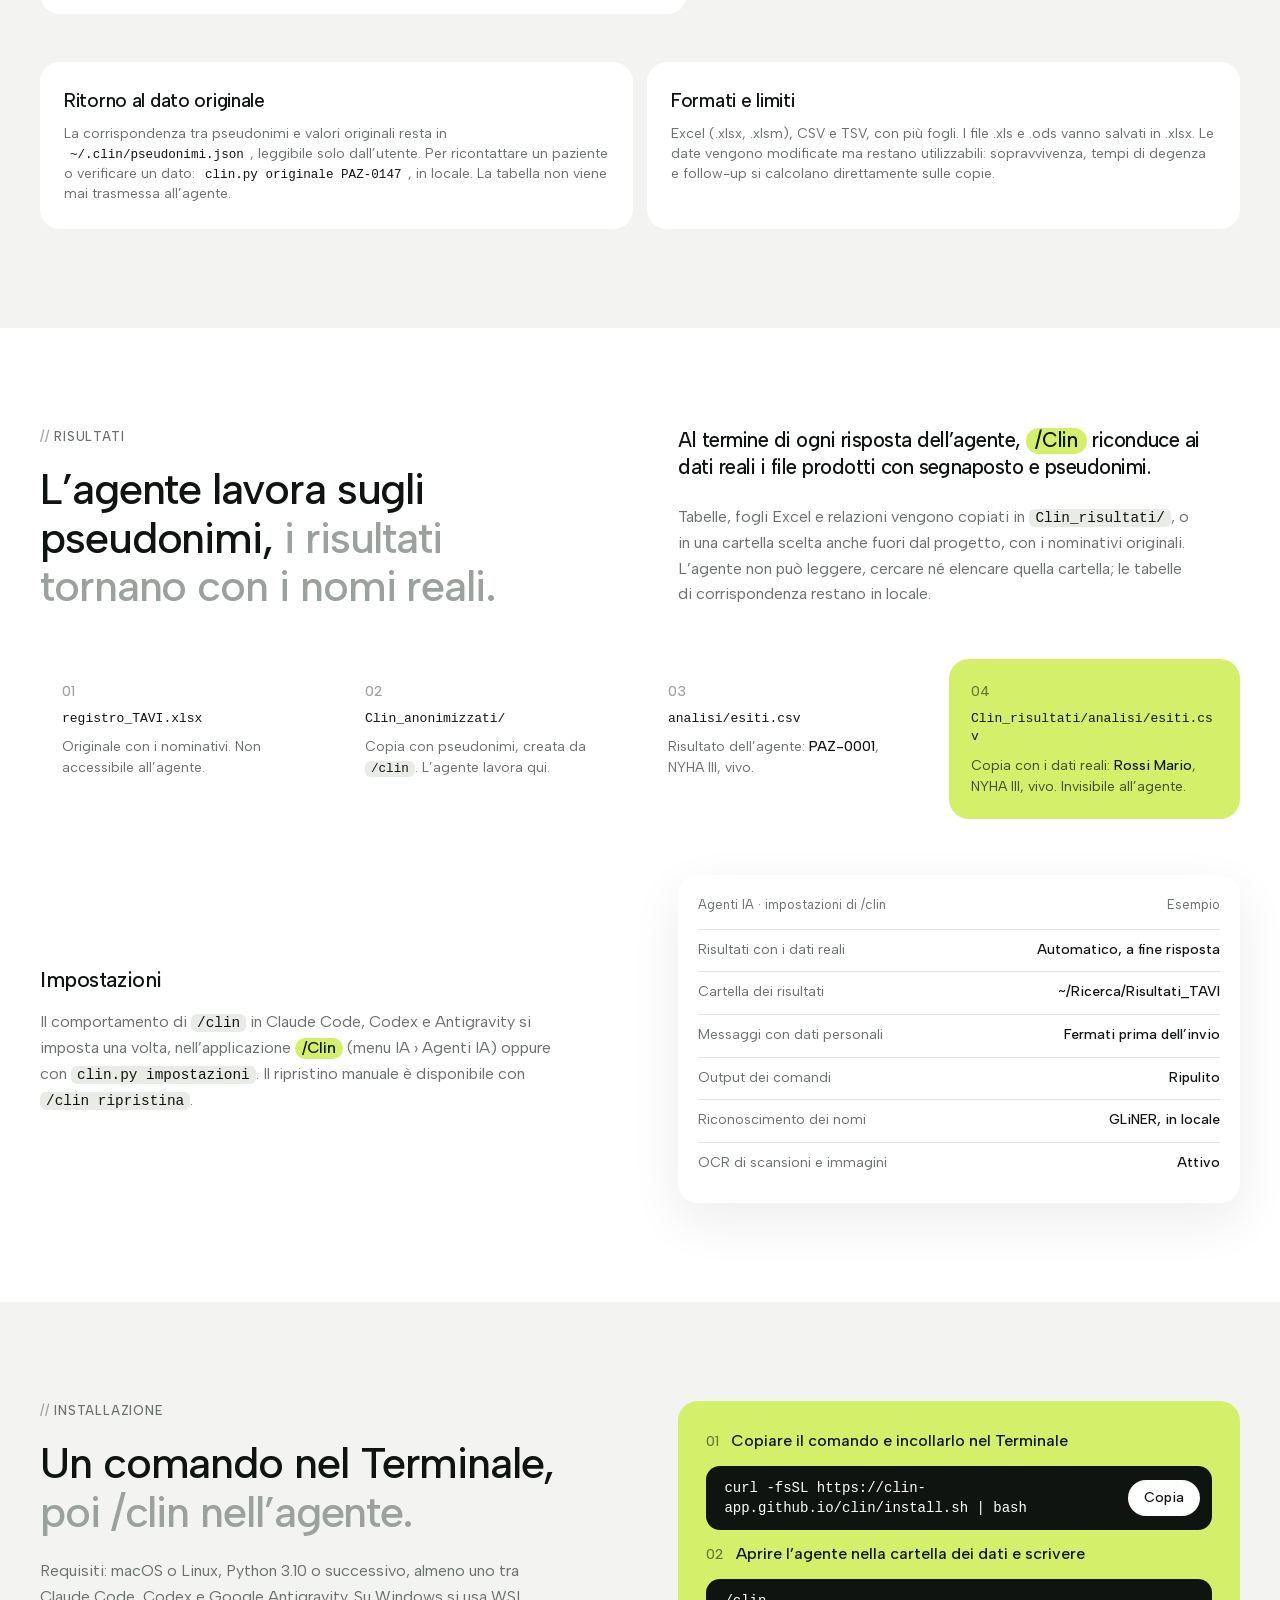
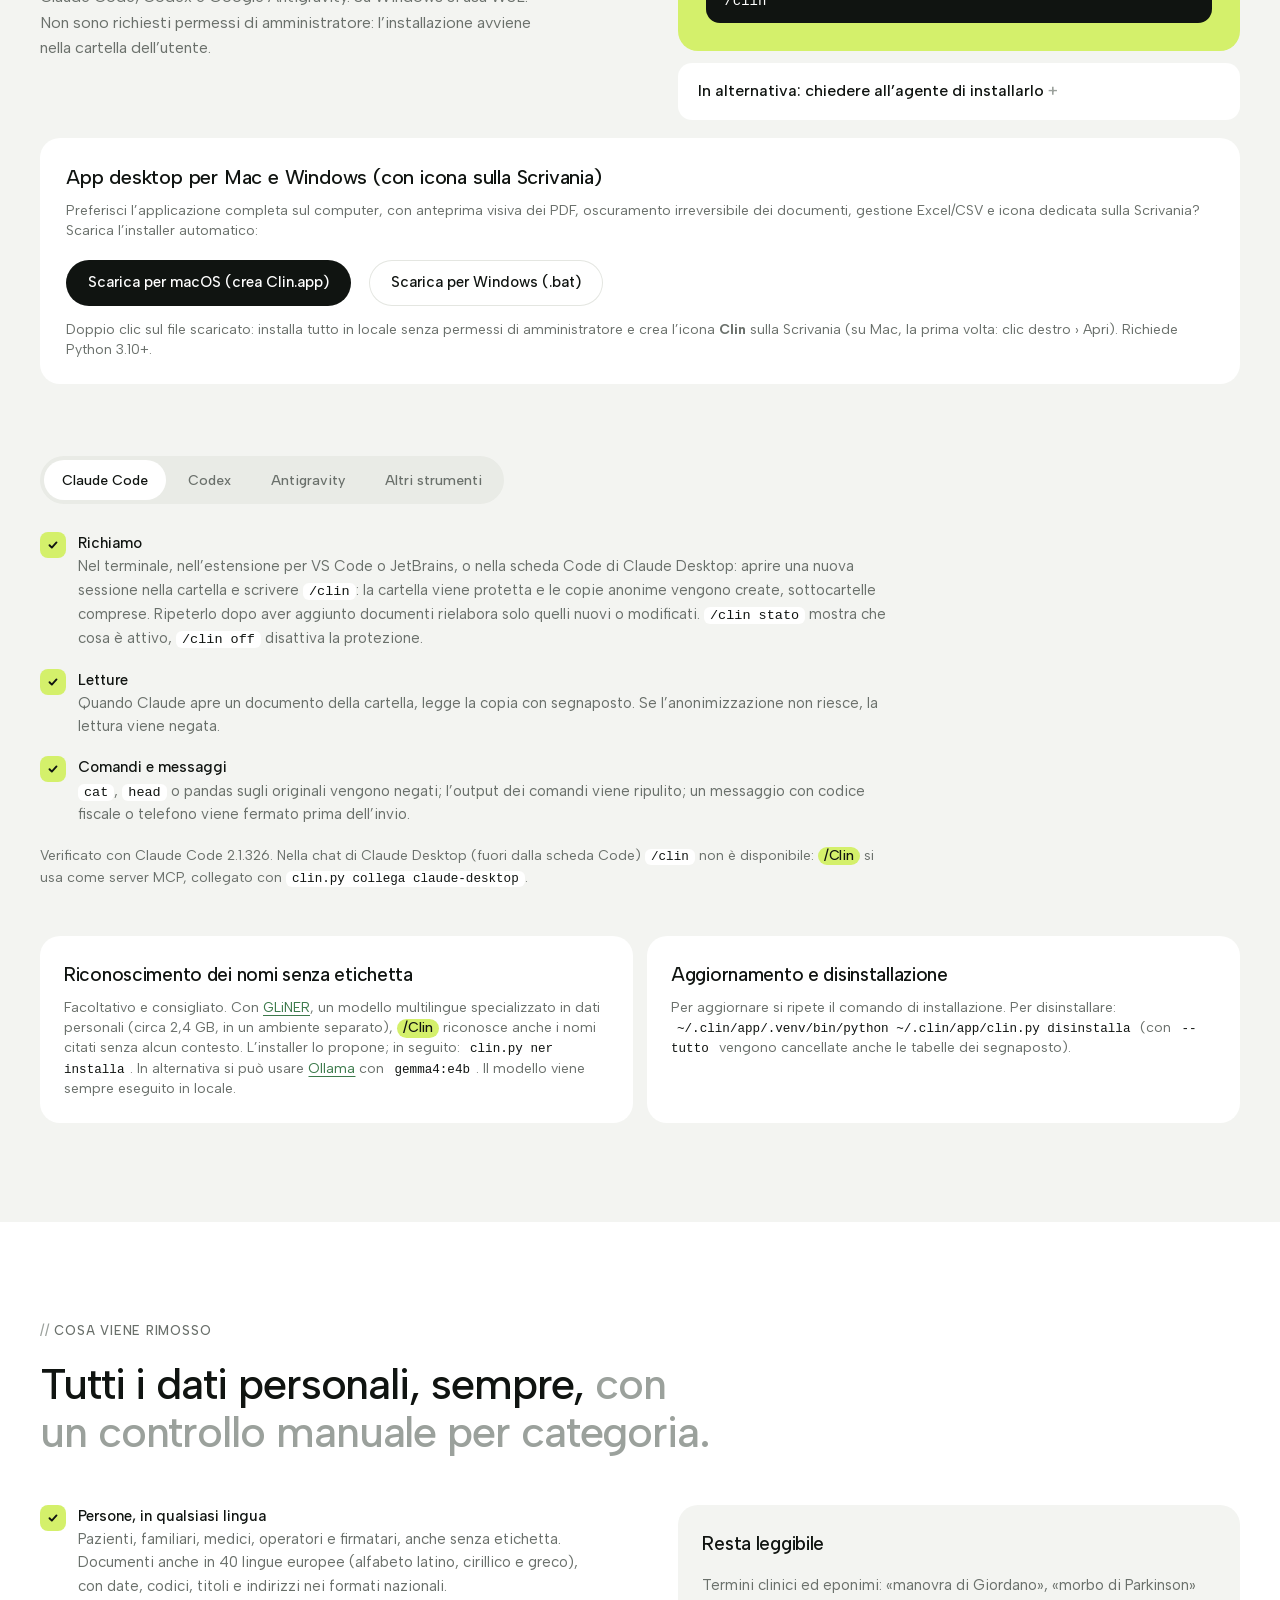
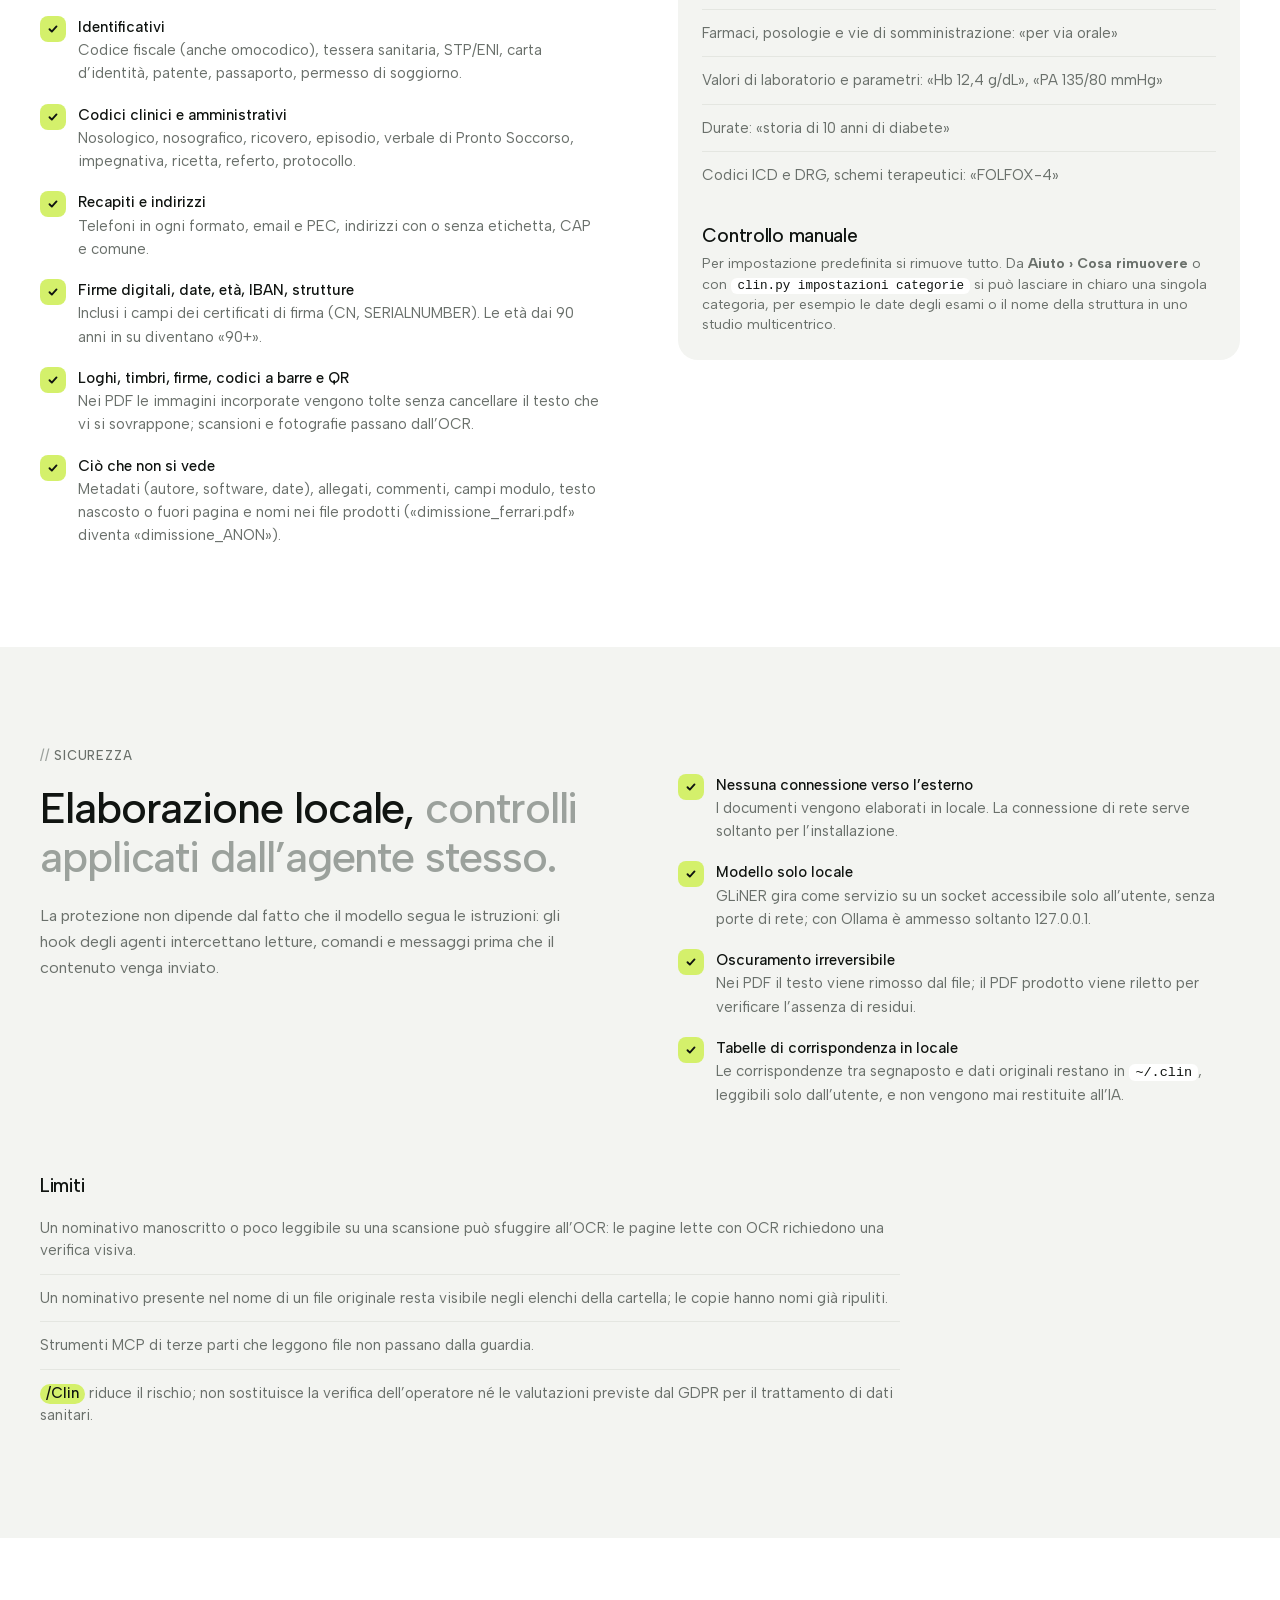
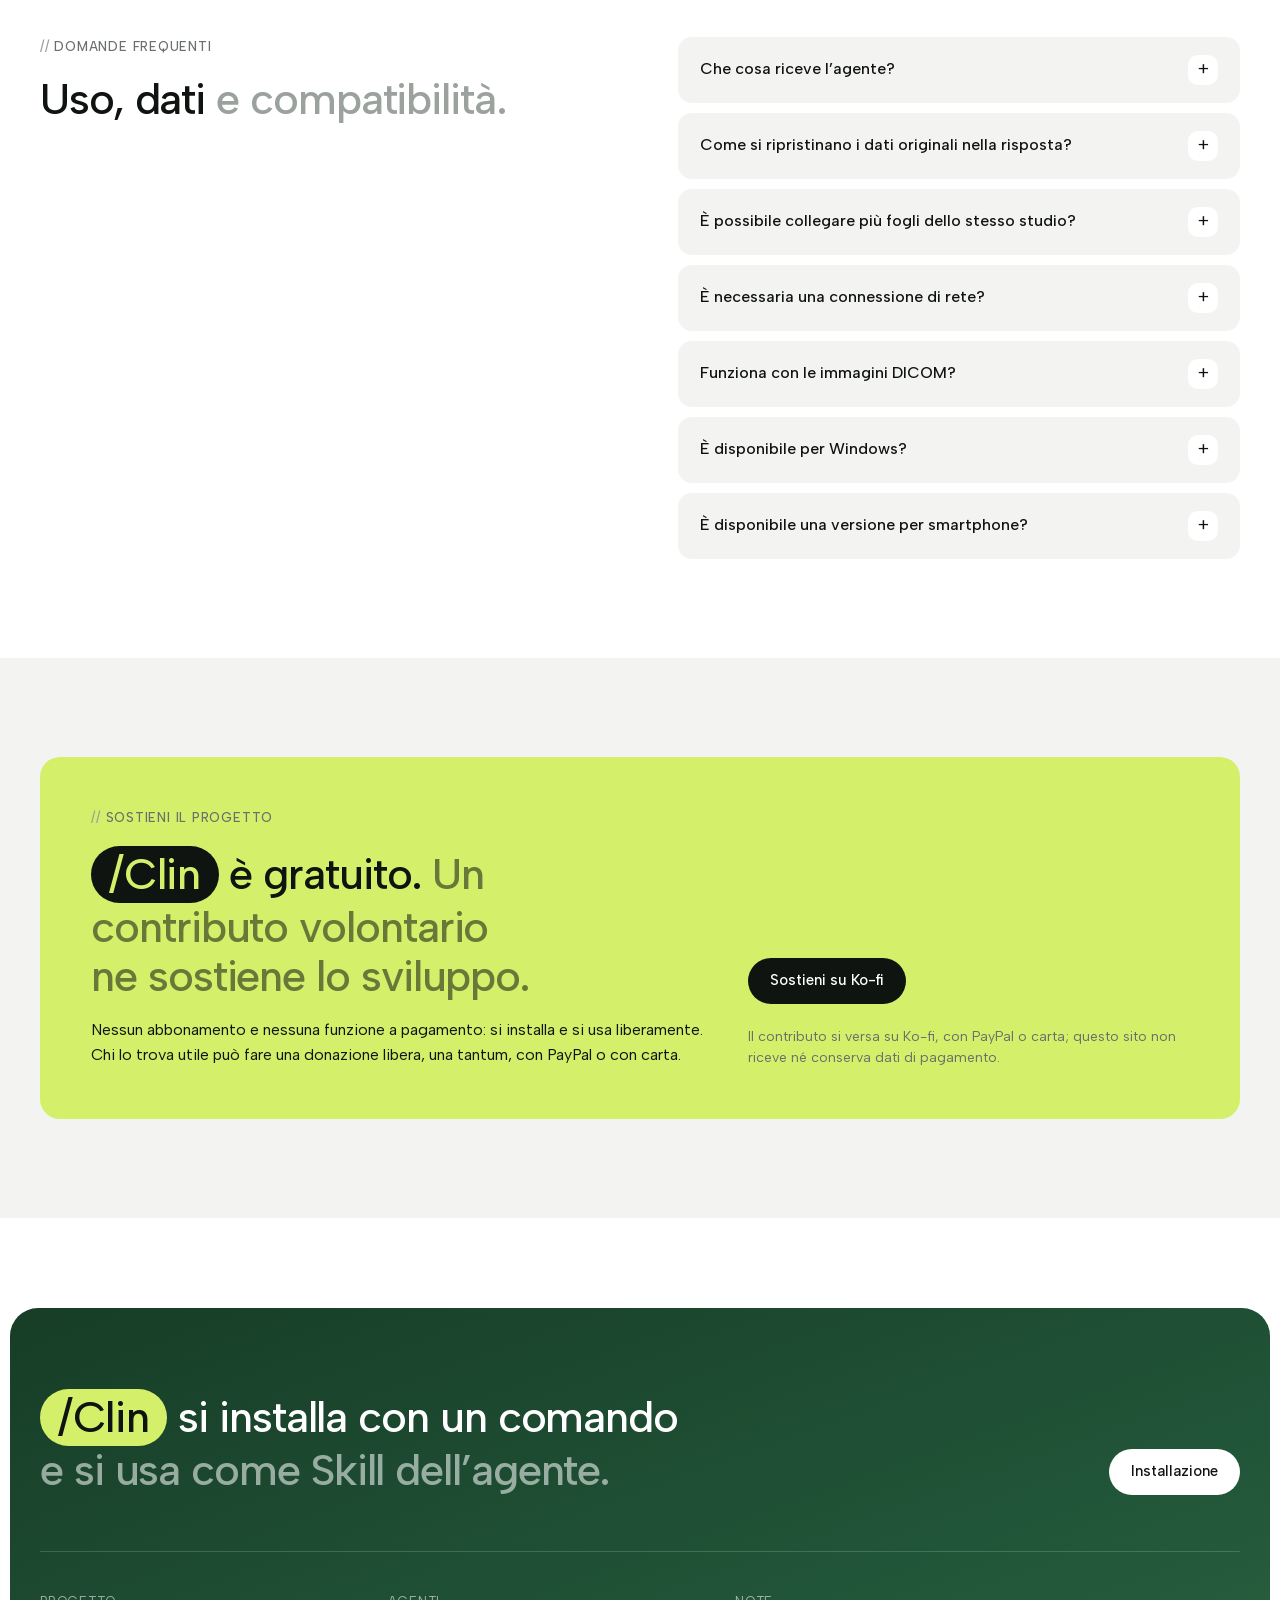
==== commit 04ec3c7c: "Sito: sezione propria per l'estensione; /clin presentata come Skill - l'estensione per Chrome ed Edg" ====
--- a/docs/index.html
+++ b/docs/index.html
@@ -8,7 +8,7 @@
   <link rel="icon" href="logo.svg" type="image/svg+xml">
   <link rel="preload" href="fonts/AlbertSans.woff2" as="font" type="font/woff2" crossorigin>
   <link rel="stylesheet" href="style.css?v=20261123a">
-  <link rel="stylesheet" href="clin.css?v=20261123f">
+  <link rel="stylesheet" href="clin.css?v=20261124a">
 </head>
 <body>
 
@@ -73,7 +73,7 @@
       <div class="split split-top">
         <div>
           <span class="eyebrow">Perché <span class="clin">/Clin</span></span>
-          <h2>Si richiama dentro l’agente di coding, <span>dove i documenti vengono già analizzati.</span></h2>
+          <h2>Una Skill dentro l’agente di coding, <span>dove i documenti vengono già analizzati.</span></h2>
         </div>
         <div>
           <p class="lede">Claude Code, Codex e Antigravity leggono file, eseguono codice e producono analisi su intere cartelle. <span class="clin">/Clin</span> rende possibile farlo anche con documenti clinici.</p>
@@ -99,7 +99,7 @@
         </div>
         <ul class="checks value-list">
           <li><span><b>Nessun copia e incolla</b>I file si trascinano nella cartella del progetto. L’agente li apre direttamente; <span class="clin">/Clin</span> gli passa soltanto la copia anonimizzata.</span></li>
-          <li><span><b>Un comando, tre agenti</b><span class="clin">/Clin</span> nella barra dei comandi di Claude Code, Codex o Antigravity. Nessuna configurazione per progetto.</span></li>
+          <li><span><b>Una Skill, tre agenti</b>La Skill <span class="clin">/Clin</span> nella barra dei comandi di Claude Code, Codex o Antigravity. Nessuna configurazione per progetto.</span></li>
           <li><span><b>Analisi vere, non solo chat</b>L’agente scrive ed esegue codice su cartelle intere: join tra fogli, statistiche, grafici, relazioni.</span></li>
           <li><span><b>Risultati con i nomi reali</b>Tabelle e relazioni tornano con i dati originali in una cartella locale che l’agente non vede.</span></li>
         </ul>
@@ -199,31 +199,38 @@
         <div class="feature"><span class="n">03</span><h3>Ripristinare</h3><p>Incollare la risposta in <span class="clin">/Clin</span>: segnaposto e codici tornano ai nomi e ai dati reali.</p></div>
         <div class="feature"><span class="n">04</span><h3>Riportare</h3><p>«Copia con i dati reali» e incollare la lettera nella cartella clinica. Nessun dato è uscito dal computer.</p></div>
       </div>
-      <div class="card ext" id="estensione">
-        <h3>Ancora più semplice: l’estensione per Chrome ed Edge</h3>
-        <p class="muted">Se il computer consente le estensioni, <span class="clin">/Clin</span> lavora dentro la pagina di ChatGPT, Claude, Gemini, Copilot e Mistral. Si incolla o si trascina come sempre: prima che il sito riceva qualcosa si apre una finestra di controllo, con l’anteprima reale del documento già coperto e l’elenco dei dati trovati, ciascuno con il suo interruttore. Con «Inserisci nella chat» l’IA riceve lo stesso file, con i segnaposto al posto dei dati personali.</p>
-        <ul class="checks ext-points">
-          <li><span><b>Nessun passaggio in più quando non serve</b>Un testo breve senza dati personali entra nella chat senza domande.</span></li>
-          <li><span><b>Rapida anche sui documenti lunghi</b>Il documento viene letto una volta sola: ogni correzione nella finestra di controllo si applica in una frazione di secondo. Le pagine scansionate si leggono in parallelo.</span></li>
-          <li><span><b>I nomi veri restano tuoi</b>Il pannello di <span class="clin">/Clin</span> mostra la risposta dell’IA con i dati reali in un’area che la pagina della chat non può leggere.</span></li>
-        </ul>
-        <p class="muted">Il riconoscimento dei nomi usa lo stesso modello locale della versione per agenti, eseguito dentro il browser.</p>
-        <div class="actions ext-actions">
-          <a class="btn btn-dark" href="https://github.com/clin-app/clin/releases/latest/download/clin-estensione.zip" data-dona>Scarica l’estensione completa (.zip, circa 500 MB)</a>
-          <a class="link-in" href="https://github.com/clin-app/clin/releases/latest">Note di versione</a>
-        </div>
-        <ol class="ext-steps">
-          <li>Estrarre lo zip in una cartella stabile, per esempio <code>Documenti/Clin-estensione</code> (non va cancellata: il browser la legge da lì).</li>
-          <li>Aprire <code>chrome://extensions</code> (Chrome) o <code>edge://extensions</code> (Edge) e attivare <b>Modalità sviluppatore</b>.</li>
-          <li>Cliccare <b>Carica estensione non pacchettizzata</b> e scegliere la cartella estratta. Ricaricare le schede di ChatGPT, Claude o Gemini già aperte.</li>
-        </ol>
-        <p class="muted small">Il pacchetto contiene tutto (motore, lettura PDF, OCR e modello GLiNER): dopo l’installazione l’estensione non effettua alcuna richiesta di rete. Per aggiornarla: sostituire il contenuto della cartella con il nuovo zip e premere ⟳ sulla scheda Clin. In arrivo anche sul Chrome Web Store.</p>
-      </div>
       <p class="note">Senza estensione, non trascinare i documenti direttamente nella chat dell’IA: un file caricato lì raggiunge subito i server del fornitore, prima di qualsiasi anonimizzazione. Sul telefono la stessa pagina si aggiunge alla schermata Home e legge anche le foto dei fogli cartacei.</p>
     </div>
   </section>
 
-  <section class="section soft" id="come">
+  <!-- ------------------------------------------------ estensione per Chrome ed Edge -->
+  <section class="section soft" id="estensione">
+    <div class="wrap">
+      <div class="split split-top">
+        <div>
+          <span class="eyebrow">Estensione per Chrome ed Edge</span>
+          <h2>Dentro la chat che usi già: <span><span class="clin">/Clin</span> controlla prima che il sito riceva.</span></h2>
+        </div>
+        <div>
+          <p class="lede">Si incolla o si trascina nella pagina di ChatGPT, Claude, Gemini, Copilot o Mistral come sempre: <span class="clin">/Clin</span> ferma il contenuto sul computer e lo anonimizza prima dell’invio.</p>
+          <p class="sub">Una finestra di controllo mostra il documento già coperto e l’elenco dei dati trovati, ciascuno con il suo interruttore. All’IA arriva lo stesso file, con i segnaposto al posto dei dati personali. Motore, lettura dei PDF e riconoscimento dei nomi sono dentro l’estensione: dopo l’installazione non effettua alcuna richiesta di rete.</p>
+          <div class="actions ext-actions">
+            <a class="btn btn-dark" href="https://github.com/clin-app/clin/releases/latest/download/clin-estensione.zip" data-dona>Scarica l’estensione</a>
+            <a class="link-in" href="https://github.com/clin-app/clin/releases/latest">Note di versione</a>
+          </div>
+        </div>
+      </div>
+      <div class="features four">
+        <div class="feature"><span class="n">01</span><h3>Incollare o trascinare</h3><p>PDF, Word, PowerPoint, foto, Excel e testi, direttamente nella chat. Un testo breve senza dati personali passa senza domande.</p></div>
+        <div class="feature"><span class="n">02</span><h3>Controllare</h3><p>Anteprima reale del documento coperto e dati trovati per tipo. Un interruttore lascia un dato in chiaro, una parola sfuggita si aggiunge al volo.</p></div>
+        <div class="feature"><span class="n">03</span><h3>Inserire</h3><p>«Inserisci nella chat»: il sito riceve il file anonimizzato. Ogni correzione si applica in una frazione di secondo, anche sui documenti lunghi.</p></div>
+        <div class="feature"><span class="n">04</span><h3>Rileggere</h3><p>Il pannello di <span class="clin">/Clin</span> mostra la risposta dell’IA con i nomi veri, in un’area che la pagina della chat non può leggere.</p></div>
+      </div>
+      <p class="note">Installazione: estrarre lo zip in una cartella stabile (per esempio <code>Documenti/Clin-estensione</code>), aprire <code>chrome://extensions</code> o <code>edge://extensions</code>, attivare <b>Modalità sviluppatore</b> e scegliere <b>Carica estensione non pacchettizzata</b>. Per aggiornarla: sostituire il contenuto della cartella con il nuovo zip e premere ⟳ sulla scheda Clin. In arrivo anche sul Chrome Web Store.</p>
+    </div>
+  </section>
+
+  <section class="section" id="come">
     <div class="wrap">
       <div class="split split-top">
         <div>
@@ -231,13 +238,13 @@
           <h2>Installazione una tantum, <span>attivazione per singola cartella.</span></h2>
         </div>
         <div>
-          <p class="lede"><span class="clin">/Clin</span> viene installato una sola volta e rimane inattivo finché non è richiamato.</p>
-          <p class="sub">Nella cartella di lavoro si invoca <code>/clin</code>. Da quel momento l’agente non può leggere, cercare né stampare i file originali e opera sulle copie anonimizzate in <code>Clin_anonimizzati/</code>. Gli altri progetti non sono interessati.</p>
+          <p class="lede"><span class="clin">/Clin</span> è una Skill per Claude Code, Codex e Antigravity: si installa una sola volta e resta inattiva finché non la si richiama.</p>
+          <p class="sub">Nella cartella di lavoro si richiama la Skill con <code>/clin</code>. Da quel momento l’agente non può leggere, cercare né stampare i file originali e opera sulle copie anonimizzate in <code>Clin_anonimizzati/</code>. Gli altri progetti non sono interessati.</p>
         </div>
       </div>
       <div class="features four">
-        <div class="feature"><span class="n">01</span><h3>Installazione</h3><p>Un comando nel Terminale scarica <span class="clin">/Clin</span>, configura un ambiente Python dedicato e lo collega agli agenti presenti.</p></div>
-        <div class="feature"><span class="n">02</span><h3>Attivazione</h3><p>Nella sessione dell’agente, aperta sulla cartella con documenti, fogli di calcolo o immagini, si invoca <code>/clin</code>.</p></div>
+        <div class="feature"><span class="n">01</span><h3>Installazione</h3><p>Un comando nel Terminale scarica <span class="clin">/Clin</span>, configura un ambiente Python dedicato e installa la Skill negli agenti presenti.</p></div>
+        <div class="feature"><span class="n">02</span><h3>Attivazione</h3><p>Nella sessione dell’agente, aperta sulla cartella con documenti, fogli di calcolo o immagini, si richiama la Skill con <code>/clin</code>.</p></div>
         <div class="feature"><span class="n">03</span><h3>Anonimizzazione</h3><p><span class="clin">/Clin</span> genera le copie in locale: oscuramento irreversibile nei PDF, segnaposto in Word e PowerPoint, pseudonimi nei fogli di calcolo e nei dataset SPSS, Stata e SAS. Le date, nei documenti e nei fogli, vengono modificate in modo da conservare intervalli, età e stagioni; nei risultati tornano quelle vere.</p></div>
         <div class="feature"><span class="n">04</span><h3>Risultati</h3><p>L’agente opera sulle copie; a fine risposta <span class="clin">/Clin</span> riconduce ai dati reali lettere Word, presentazioni PowerPoint, tabelle Excel, relazioni e quaderni di analisi, in una cartella che l’agente non vede.</p></div>
       </div>
@@ -245,7 +252,7 @@
   </section>
 
   <!-- ------------------------------------------------ casi d'uso -->
-  <section class="section" id="casi">
+  <section class="section soft" id="casi">
     <div class="wrap">
       <span class="eyebrow">Casi d’uso</span>
       <h2>Documentazione clinica, registri e immagini, <span>trattati con gli stessi controlli.</span></h2>
@@ -411,7 +418,7 @@
         </div>
         <div class="card">
           <h3>Formati e limiti</h3>
-          <p class="muted">Excel (.xlsx, .xlsm), CSV e TSV, con più fogli. I file .xls e .ods vanno salvati in .xlsx. Le date vengono rimosse: per analisi di sopravvivenza o tempi di degenza, gli intervalli in giorni vanno calcolati in una colonna numerica prima di <code>/clin</code>.</p>
+          <p class="muted">Excel (.xlsx, .xlsm), CSV e TSV, con più fogli. I file .xls e .ods vanno salvati in .xlsx. Le date vengono modificate ma restano utilizzabili: sopravvivenza, tempi di degenza e follow-up si calcolano direttamente sulle copie.</p>
         </div>
       </div>
     </div>
@@ -509,7 +516,7 @@
       </div>
       <div class="tabpanel" role="tabpanel" id="t-codex" aria-labelledby="b-codex" hidden>
         <ul class="checks">
-          <li><span><b>Richiamo</b>Nella sessione aperta sulla cartella, chiedere «usa clin su questa cartella»: Codex attiva la skill <code>clin</code> installata in <code>~/.agents/skills</code>.</span></li>
+          <li><span><b>Richiamo</b>Nella sessione aperta sulla cartella, chiedere «usa clin su questa cartella»: Codex attiva la Skill <code>clin</code> installata in <code>~/.agents/skills</code>.</span></li>
           <li><span><b>Approvazione</b>Al primo avvio dopo l’installazione, aprire <code>/hooks</code> e approvare l’hook di <span class="clin">/Clin</span>: Codex non esegue hook non approvati.</span></li>
           <li><span><b>Comandi e messaggi</b>I comandi che aprono gli originali vengono negati; i messaggi con dati personali vengono fermati. Gli hook di Codex non permettono di riscrivere l’output dei comandi.</span></li>
         </ul>
@@ -517,7 +524,7 @@
       </div>
       <div class="tabpanel" role="tabpanel" id="t-ag" aria-labelledby="b-ag" hidden>
         <ul class="checks">
-          <li><span><b>Richiamo</b>Nell’app Antigravity, aperta sulla cartella dei dati, scrivere <code>/clin</code>. La skill viene installata in <code>~/.gemini/config/skills</code>.</span></li>
+          <li><span><b>Richiamo</b>Nell’app Antigravity, aperta sulla cartella dei dati, scrivere <code>/clin</code>. La Skill viene installata in <code>~/.gemini/config/skills</code>.</span></li>
           <li><span><b>Controllo</b>In Customizations › Hooks deve comparire l’hook «clin» attivo.</span></li>
           <li><span><b>Letture e comandi</b>I file aperti con <code>view_file</code> vengono sostituiti dalla copia anonimizzata; comandi e ricerche sugli originali vengono negati. Antigravity non offre un controllo sui messaggi prima dell’invio.</span></li>
         </ul>
@@ -644,7 +651,7 @@
 <footer class="foot">
   <div class="wrap">
     <div class="foot-top">
-      <h2><span class="clin">/Clin</span> si installa con un comando <span>e si richiama dall’agente.</span></h2>
+      <h2><span class="clin">/Clin</span> si installa con un comando <span>e si usa come Skill dell’agente.</span></h2>
       <div class="actions"><a class="btn btn-white" href="#installazione">Installazione</a></div>
     </div>
     <div class="foot-cols">
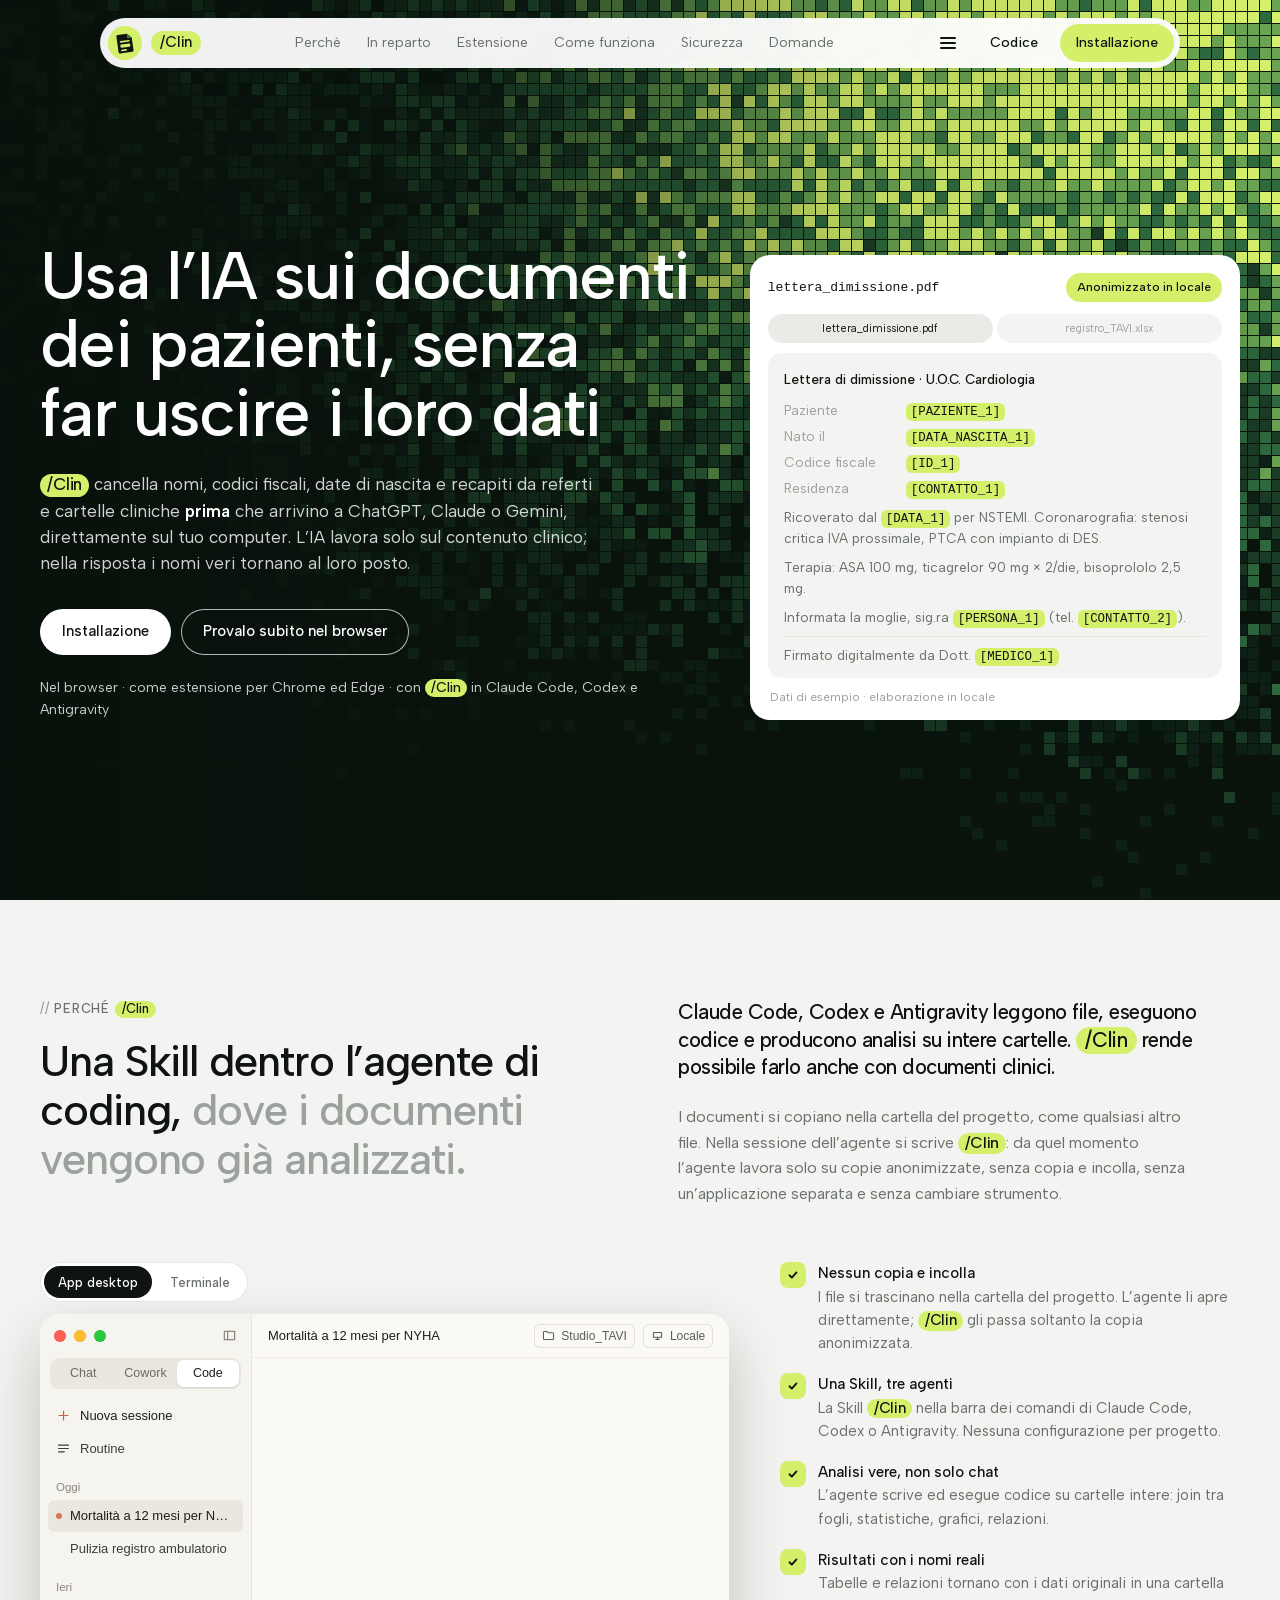
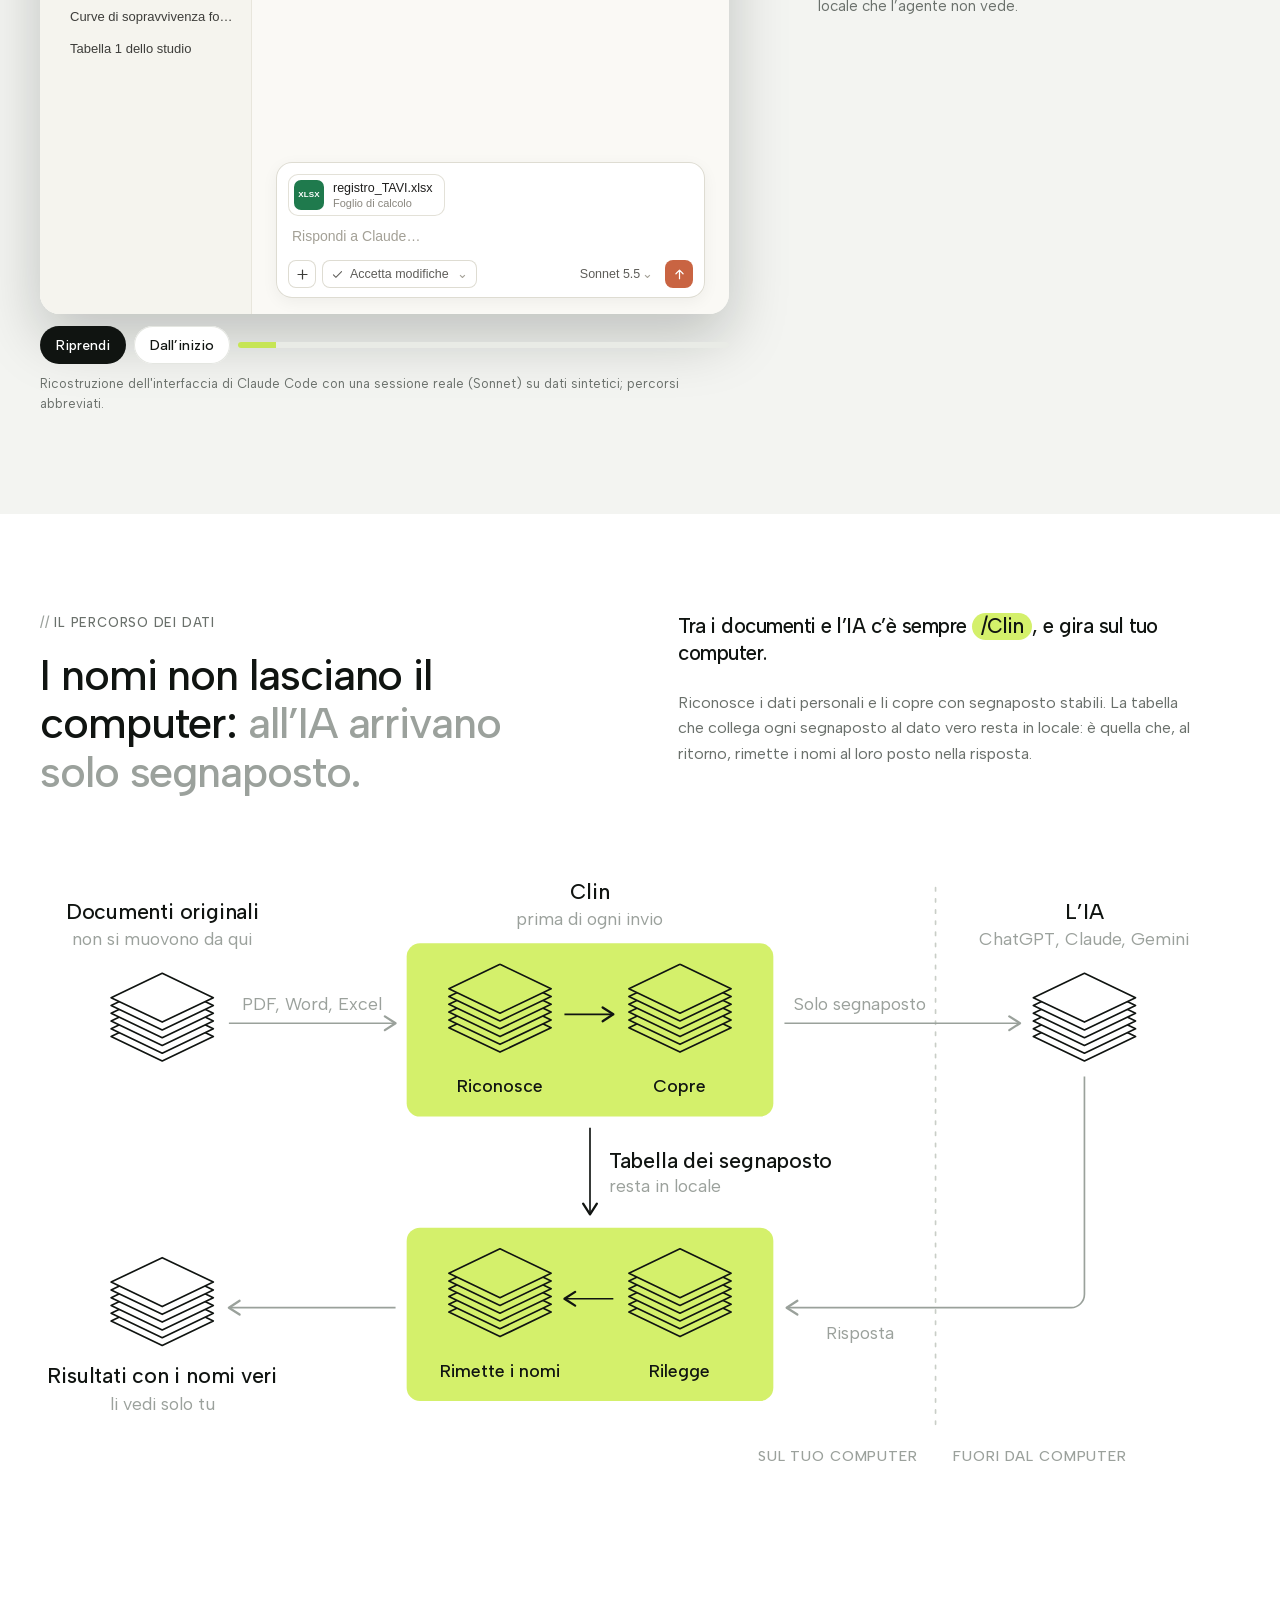
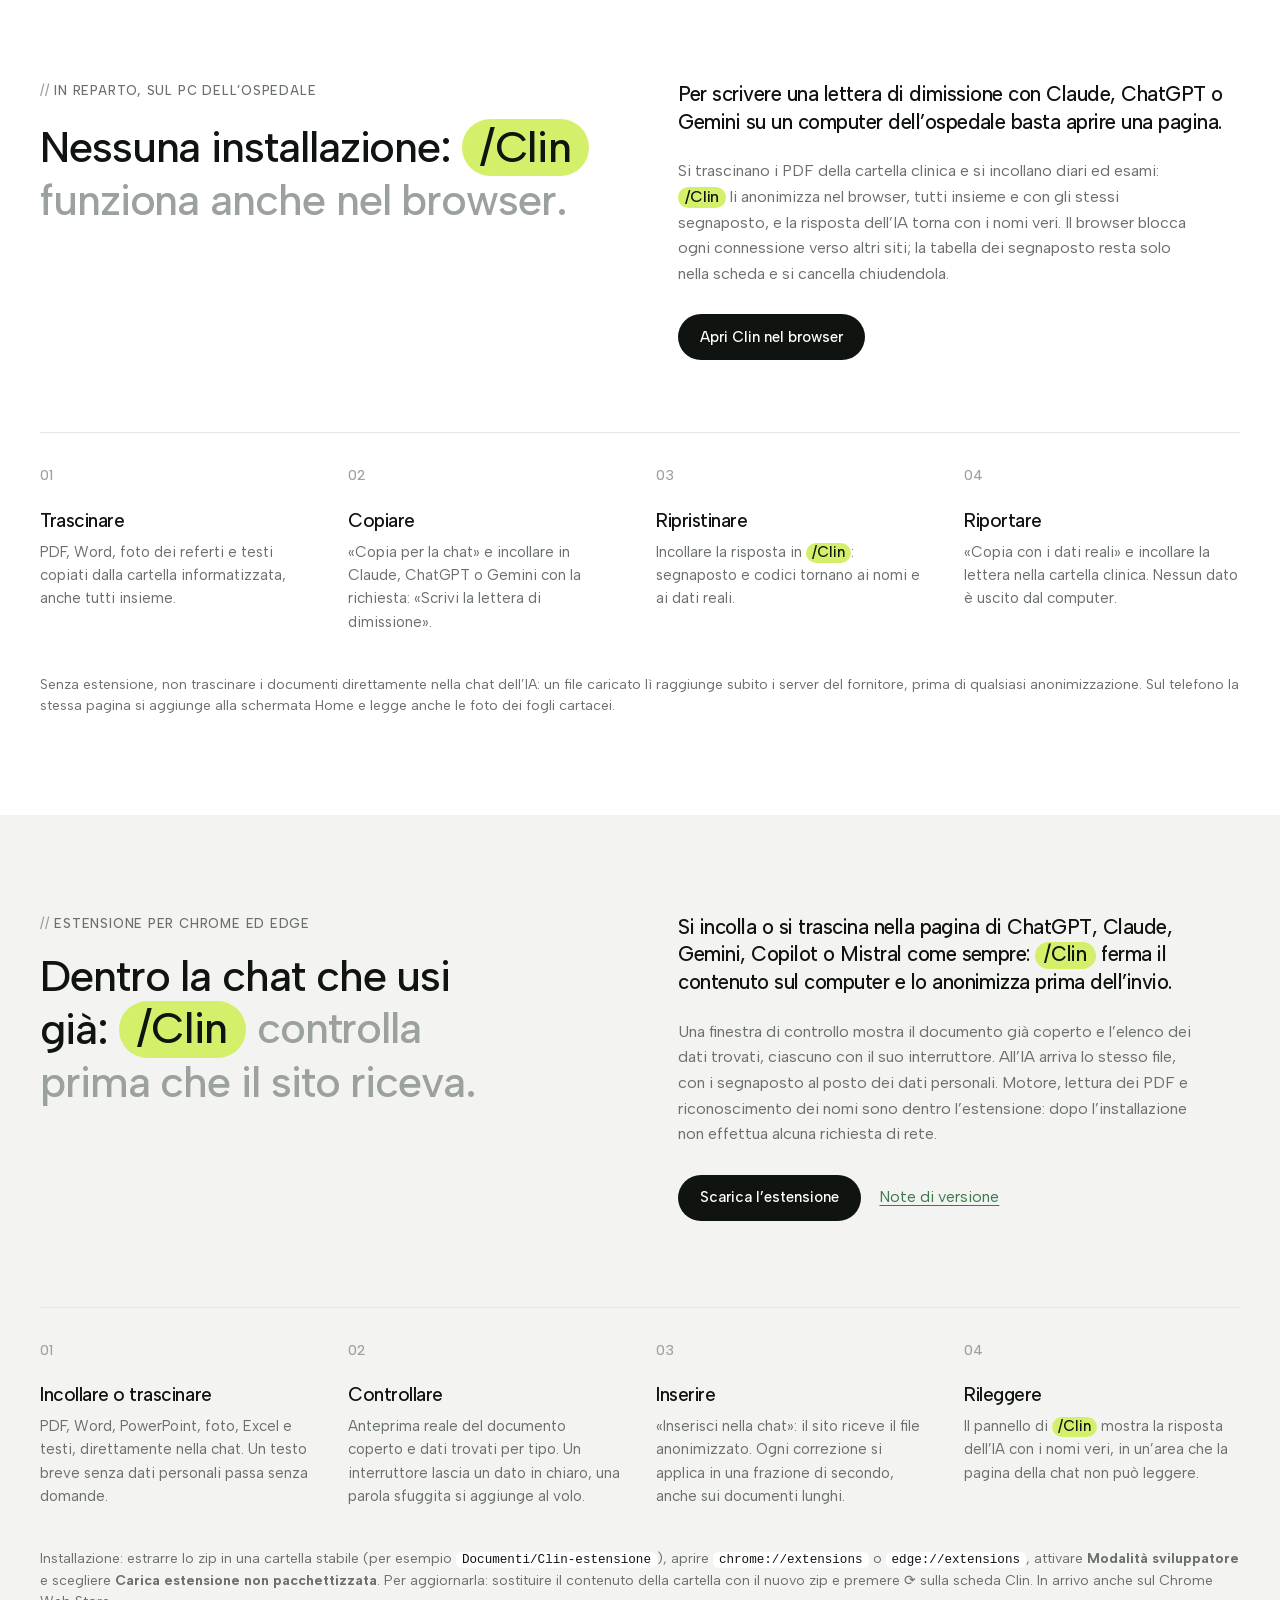
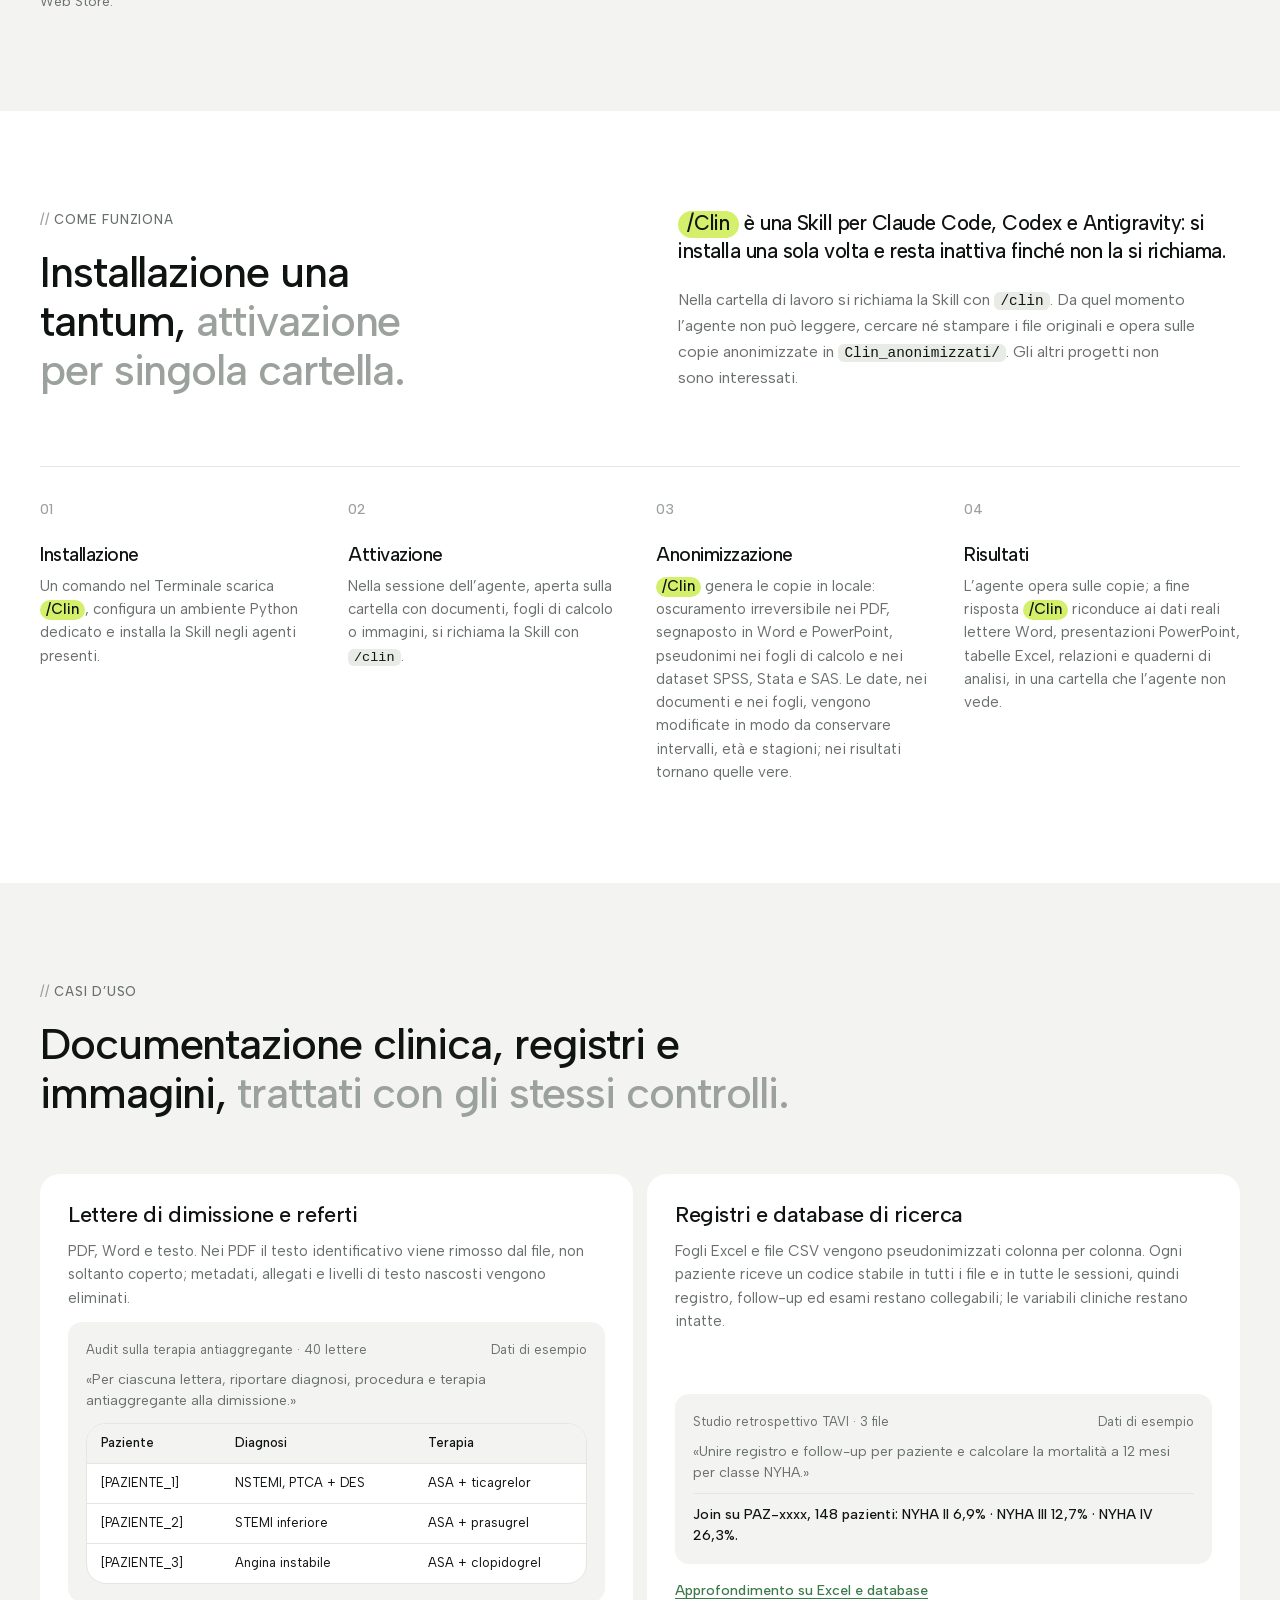
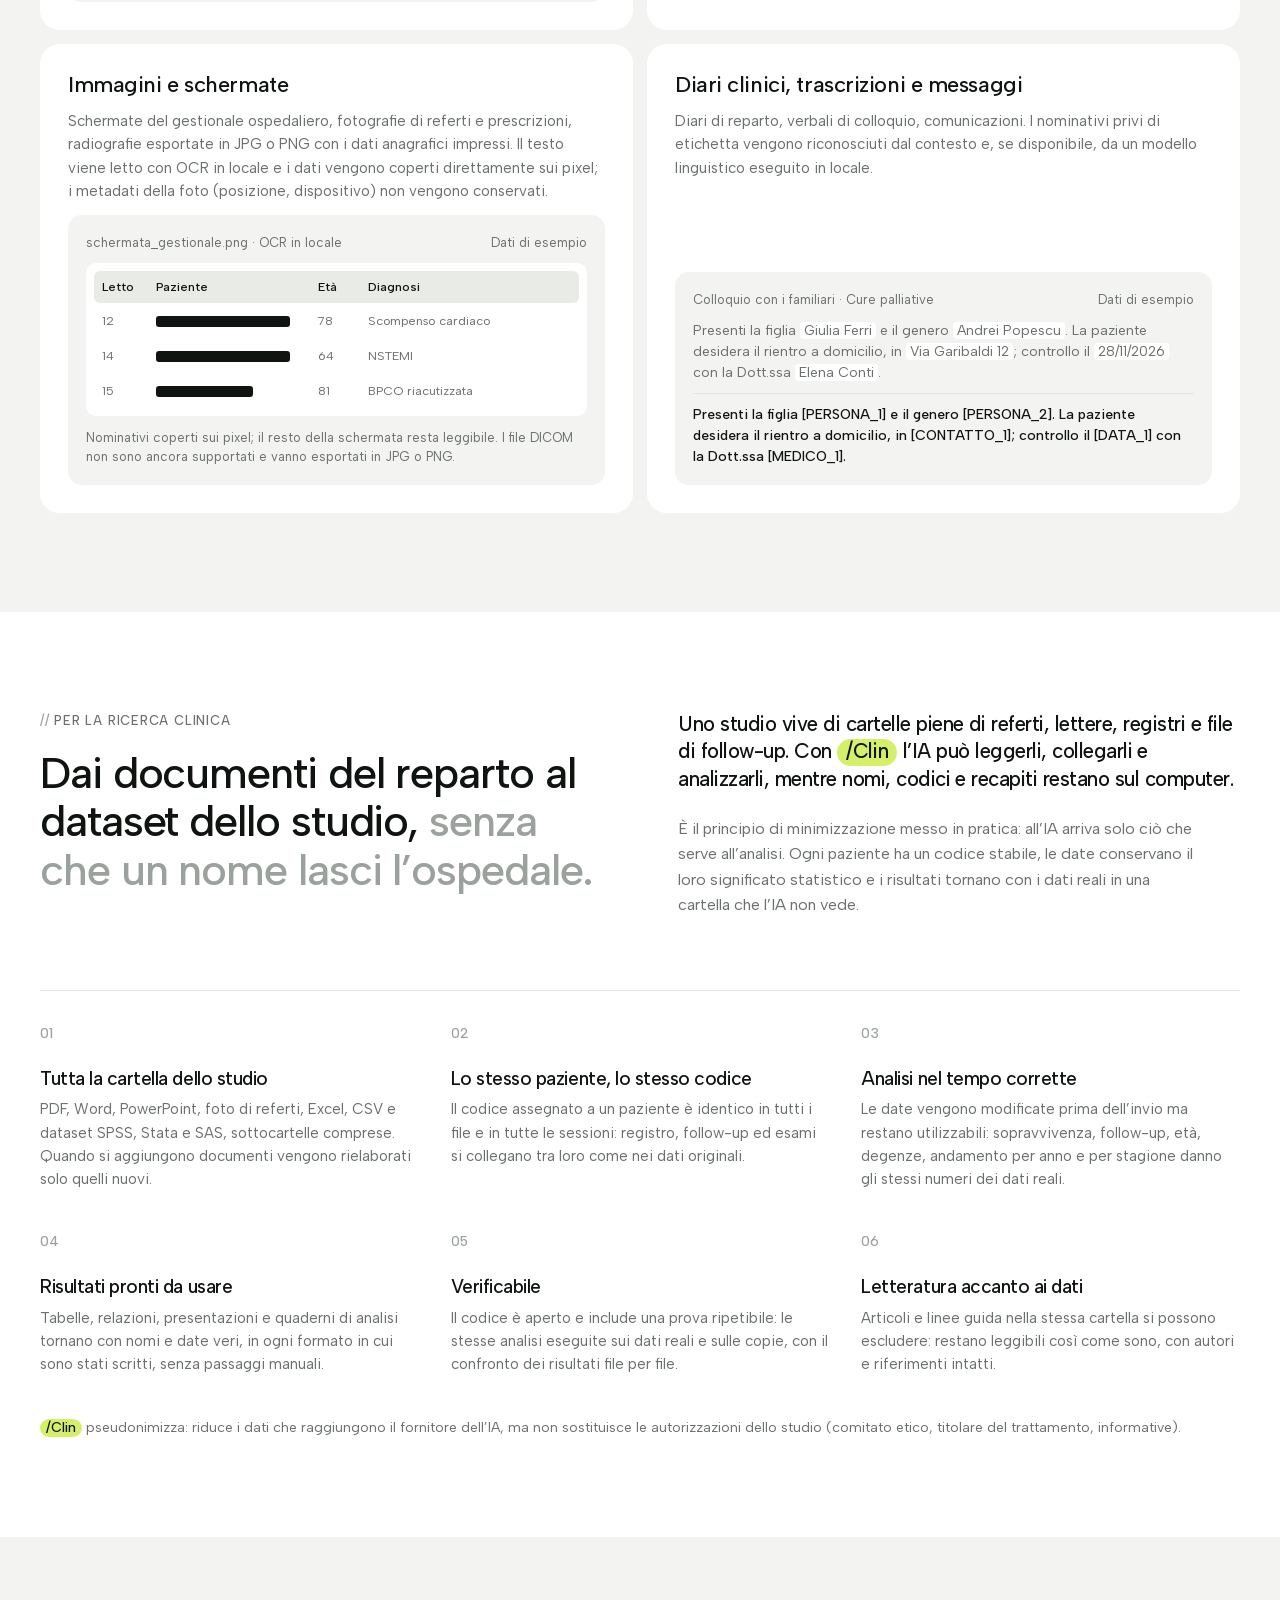
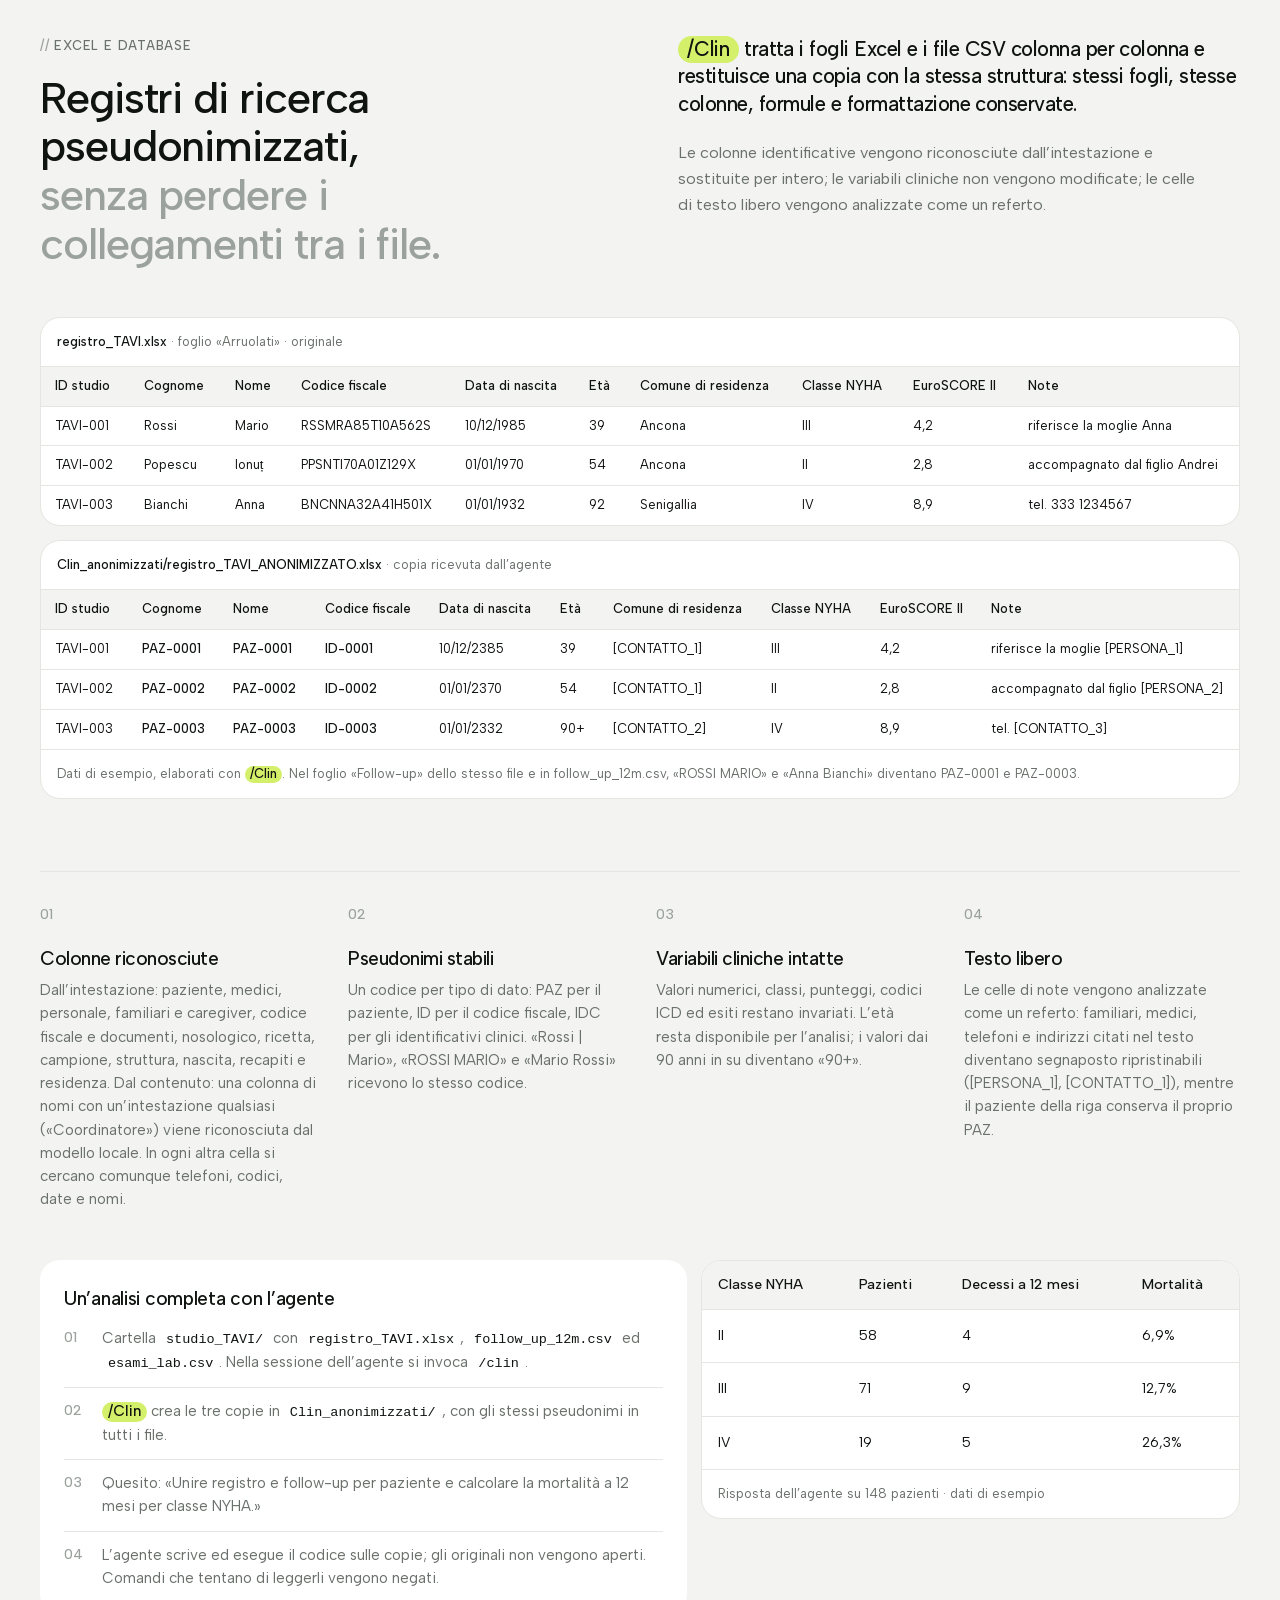
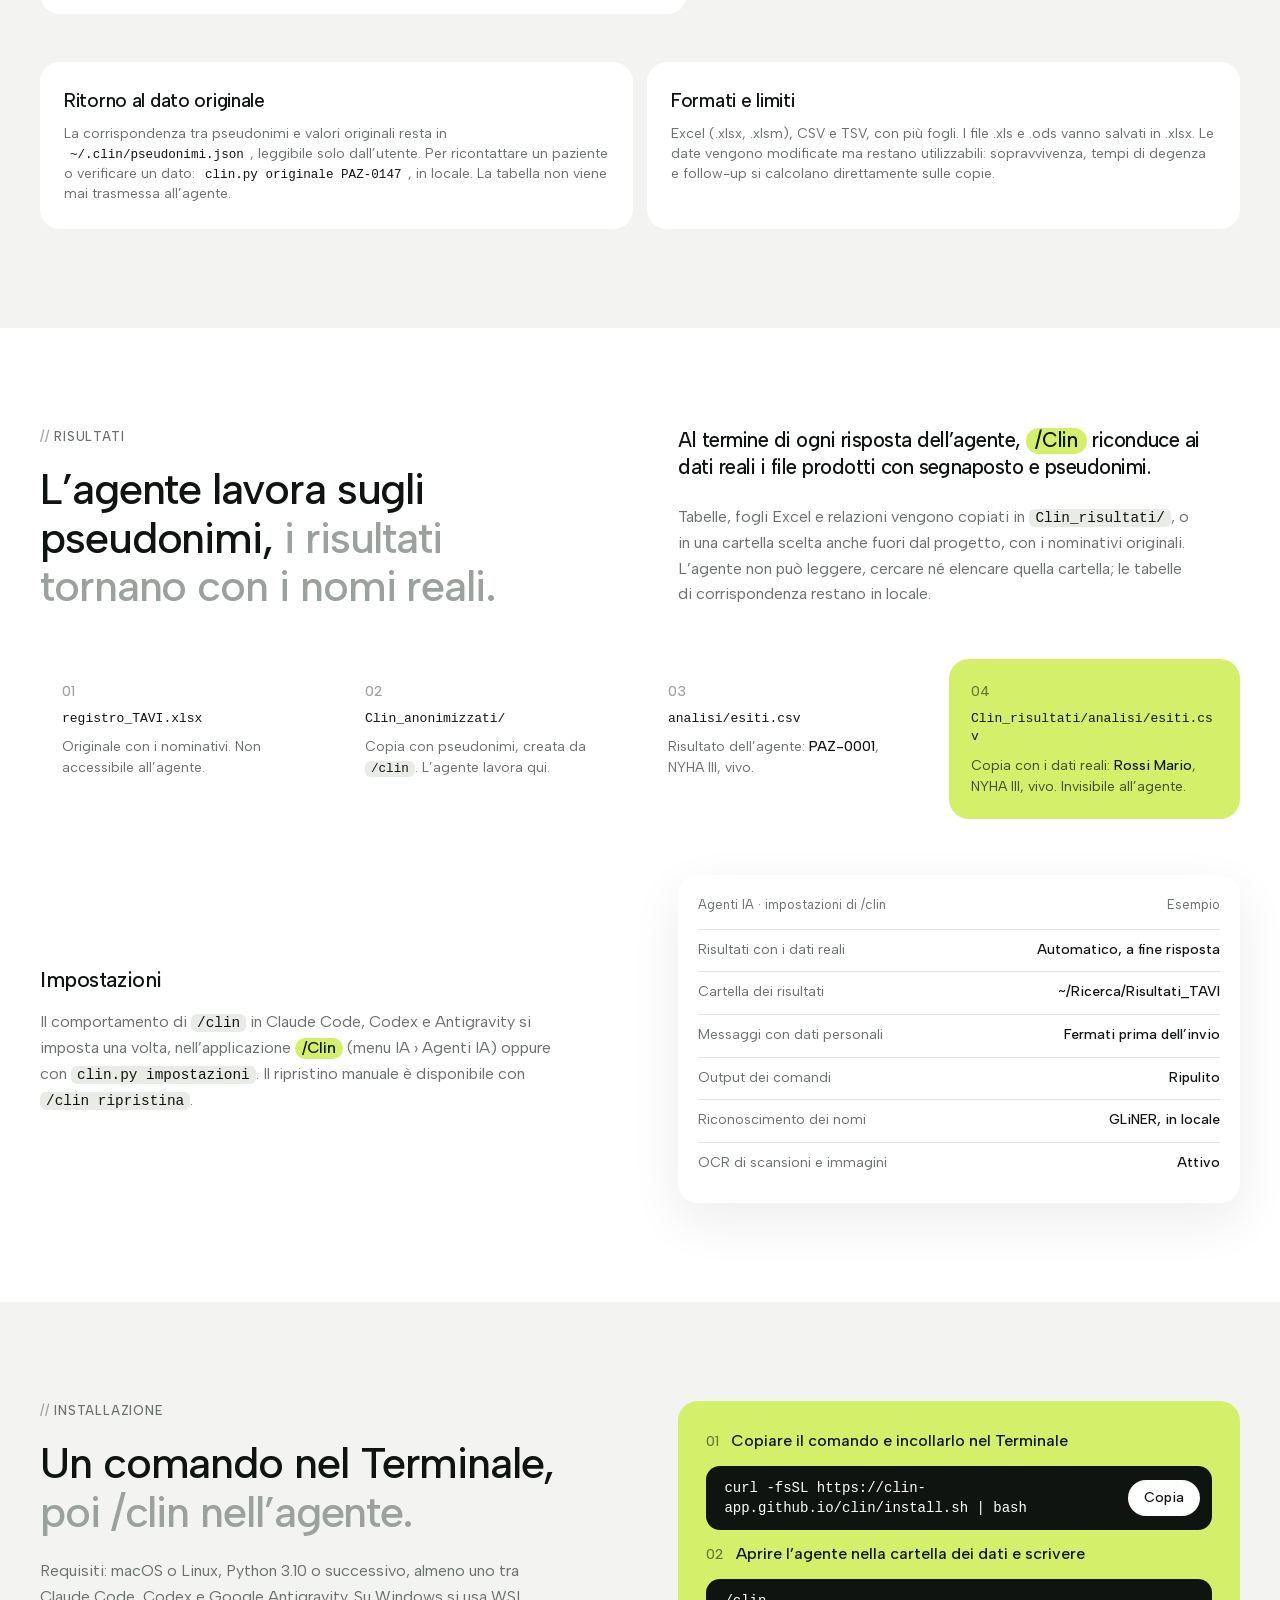
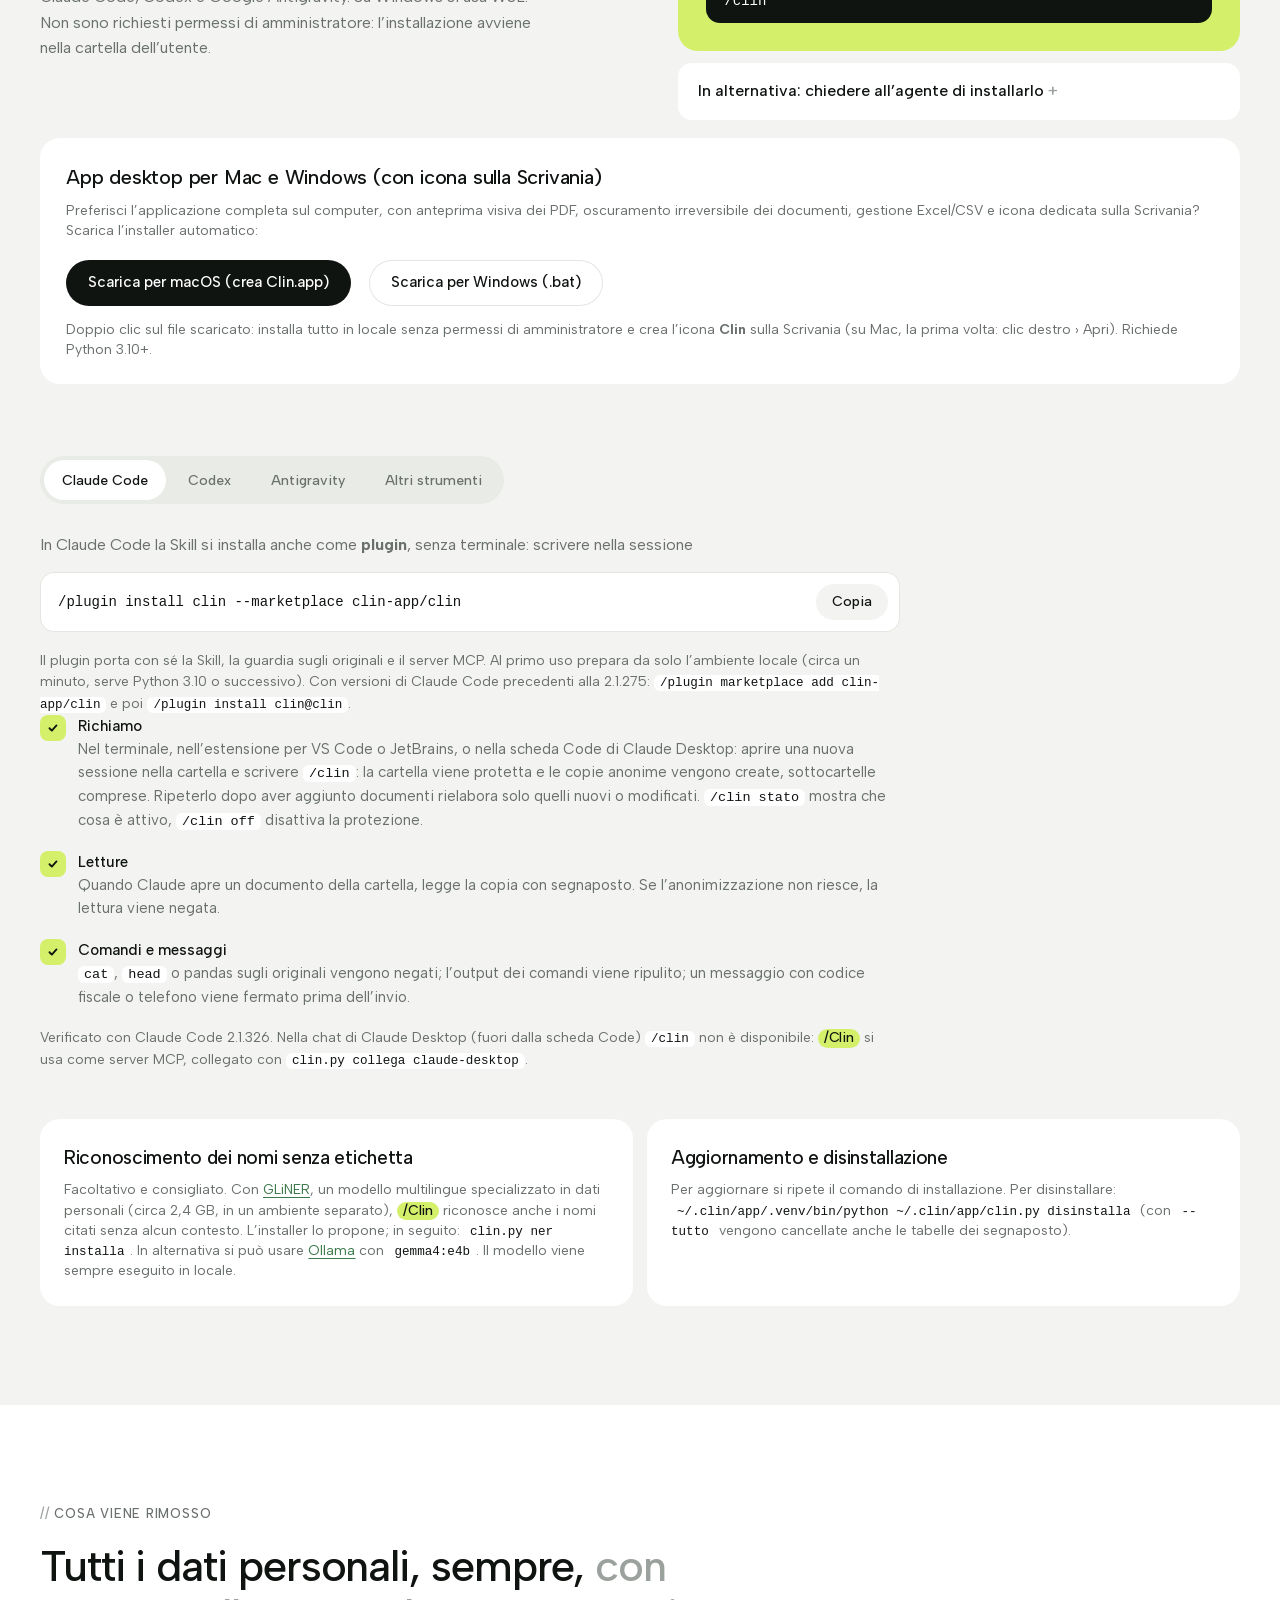
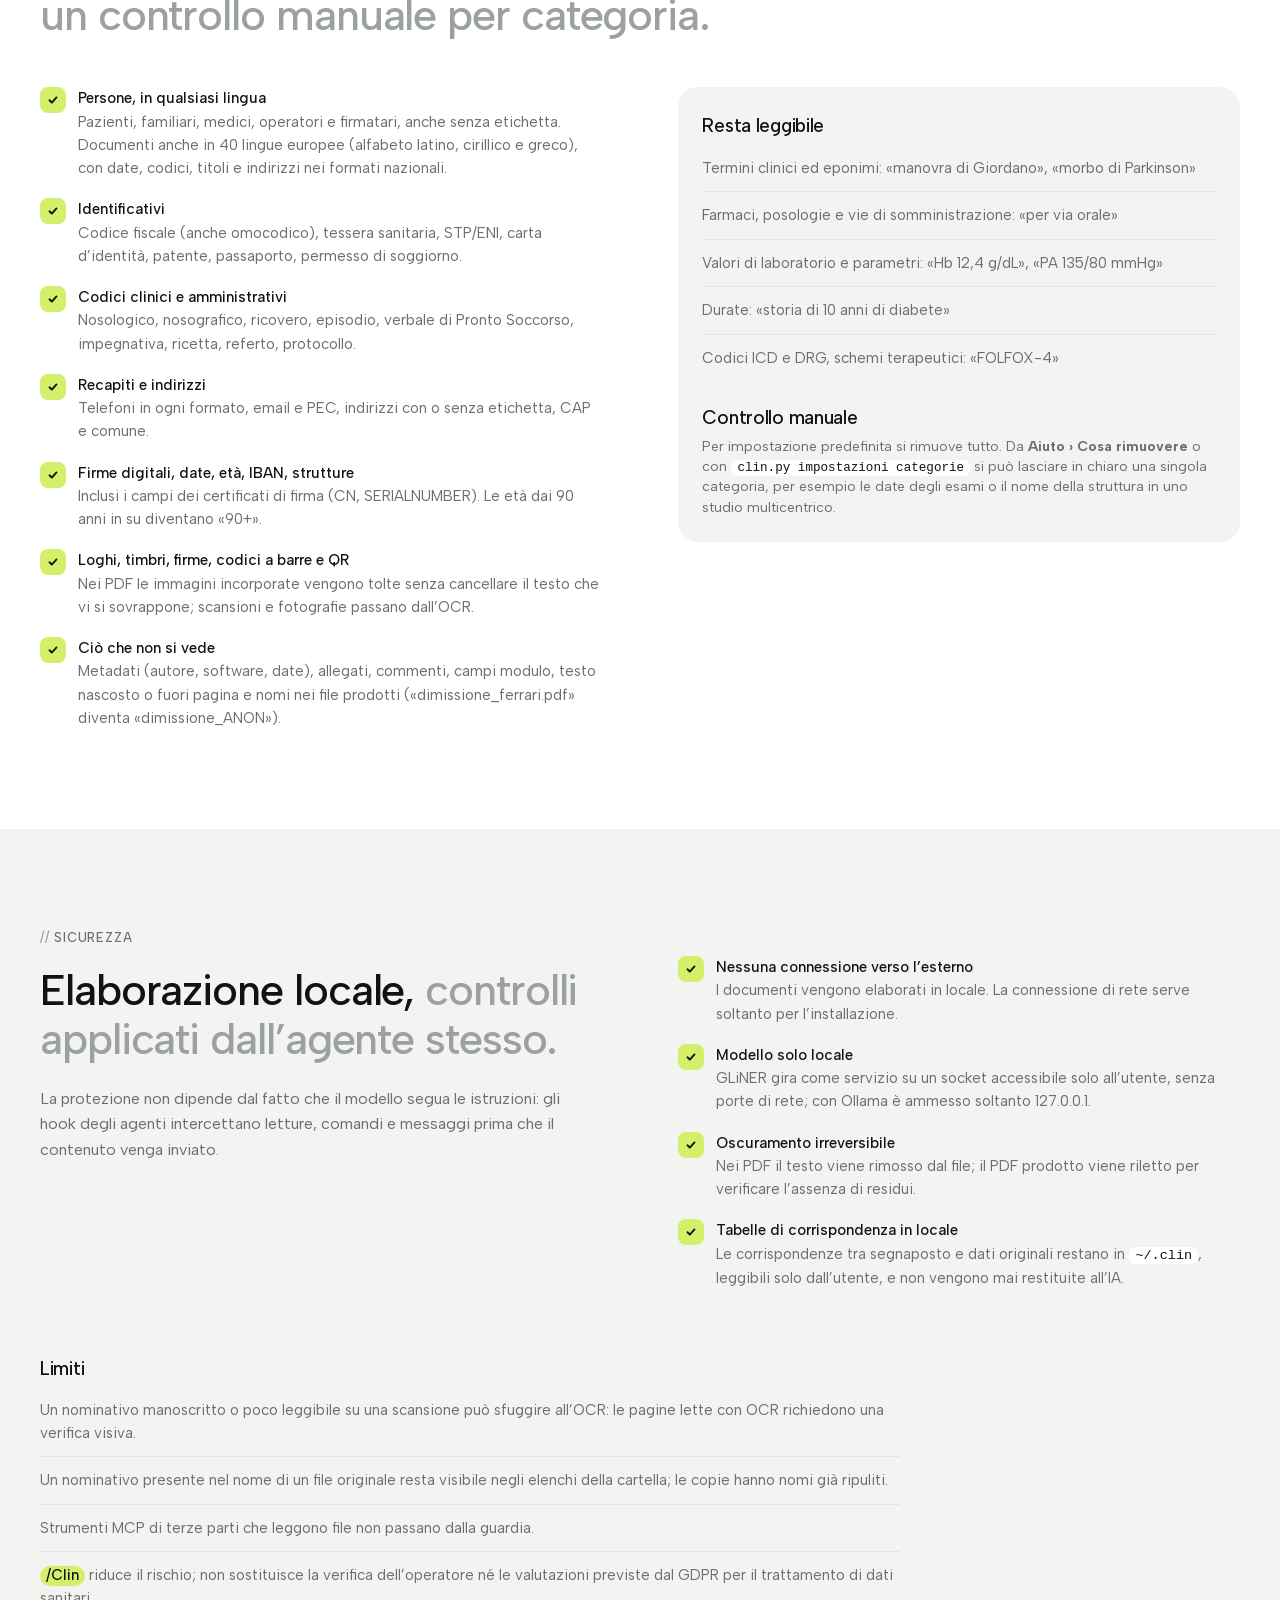
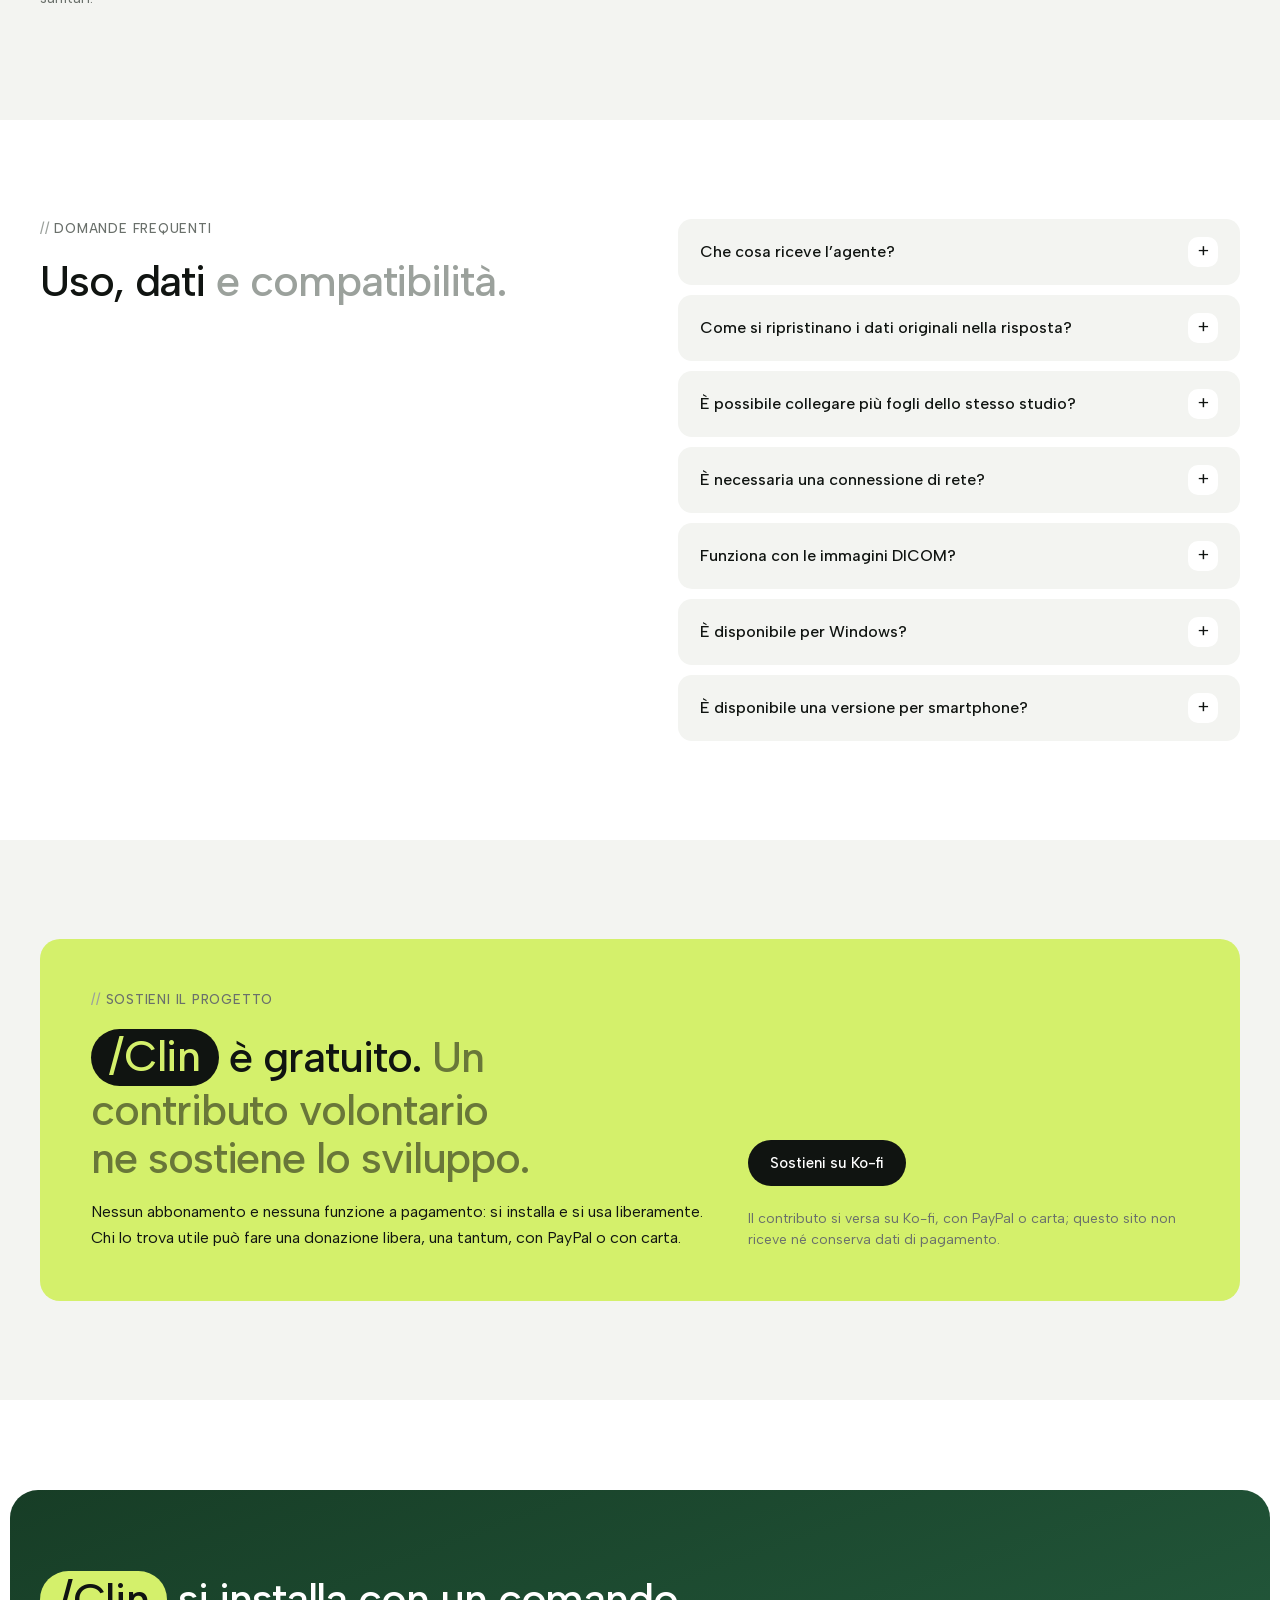
==== commit 6f22bbc4: "Plugin per Claude Code: Skill /clin, guardia e server MCP in un'installazione Il repository è ora an" ====
--- a/docs/index.html
+++ b/docs/index.html
@@ -507,6 +507,9 @@
       </div>
 
       <div class="tabpanel" role="tabpanel" id="t-claude" aria-labelledby="b-claude">
+        <p class="sub">In Claude Code la Skill si installa anche come <b>plugin</b>, senza terminale: scrivere nella sessione</p>
+        <div class="cmd light wide"><code id="plugin">/plugin install clin --marketplace clin-app/clin</code><button class="copy" type="button" data-copy="plugin">Copia</button></div>
+        <p class="note">Il plugin porta con sé la Skill, la guardia sugli originali e il server MCP. Al primo uso prepara da solo l’ambiente locale (circa un minuto, serve Python 3.10 o successivo). Con versioni di Claude Code precedenti alla 2.1.275: <code>/plugin marketplace add clin-app/clin</code> e poi <code>/plugin install clin@clin</code>.</p>
         <ul class="checks">
           <li><span><b>Richiamo</b>Nel terminale, nell’estensione per VS Code o JetBrains, o nella scheda Code di Claude Desktop: aprire una nuova sessione nella cartella e scrivere <code>/clin</code>: la cartella viene protetta e le copie anonime vengono create, sottocartelle comprese. Ripeterlo dopo aver aggiunto documenti rielabora solo quelli nuovi o modificati. <code>/clin stato</code> mostra che cosa è attivo, <code>/clin off</code> disattiva la protezione.</span></li>
           <li><span><b>Letture</b>Quando Claude apre un documento della cartella, legge la copia con segnaposto. Se l’anonimizzazione non riesce, la lettura viene negata.</span></li>
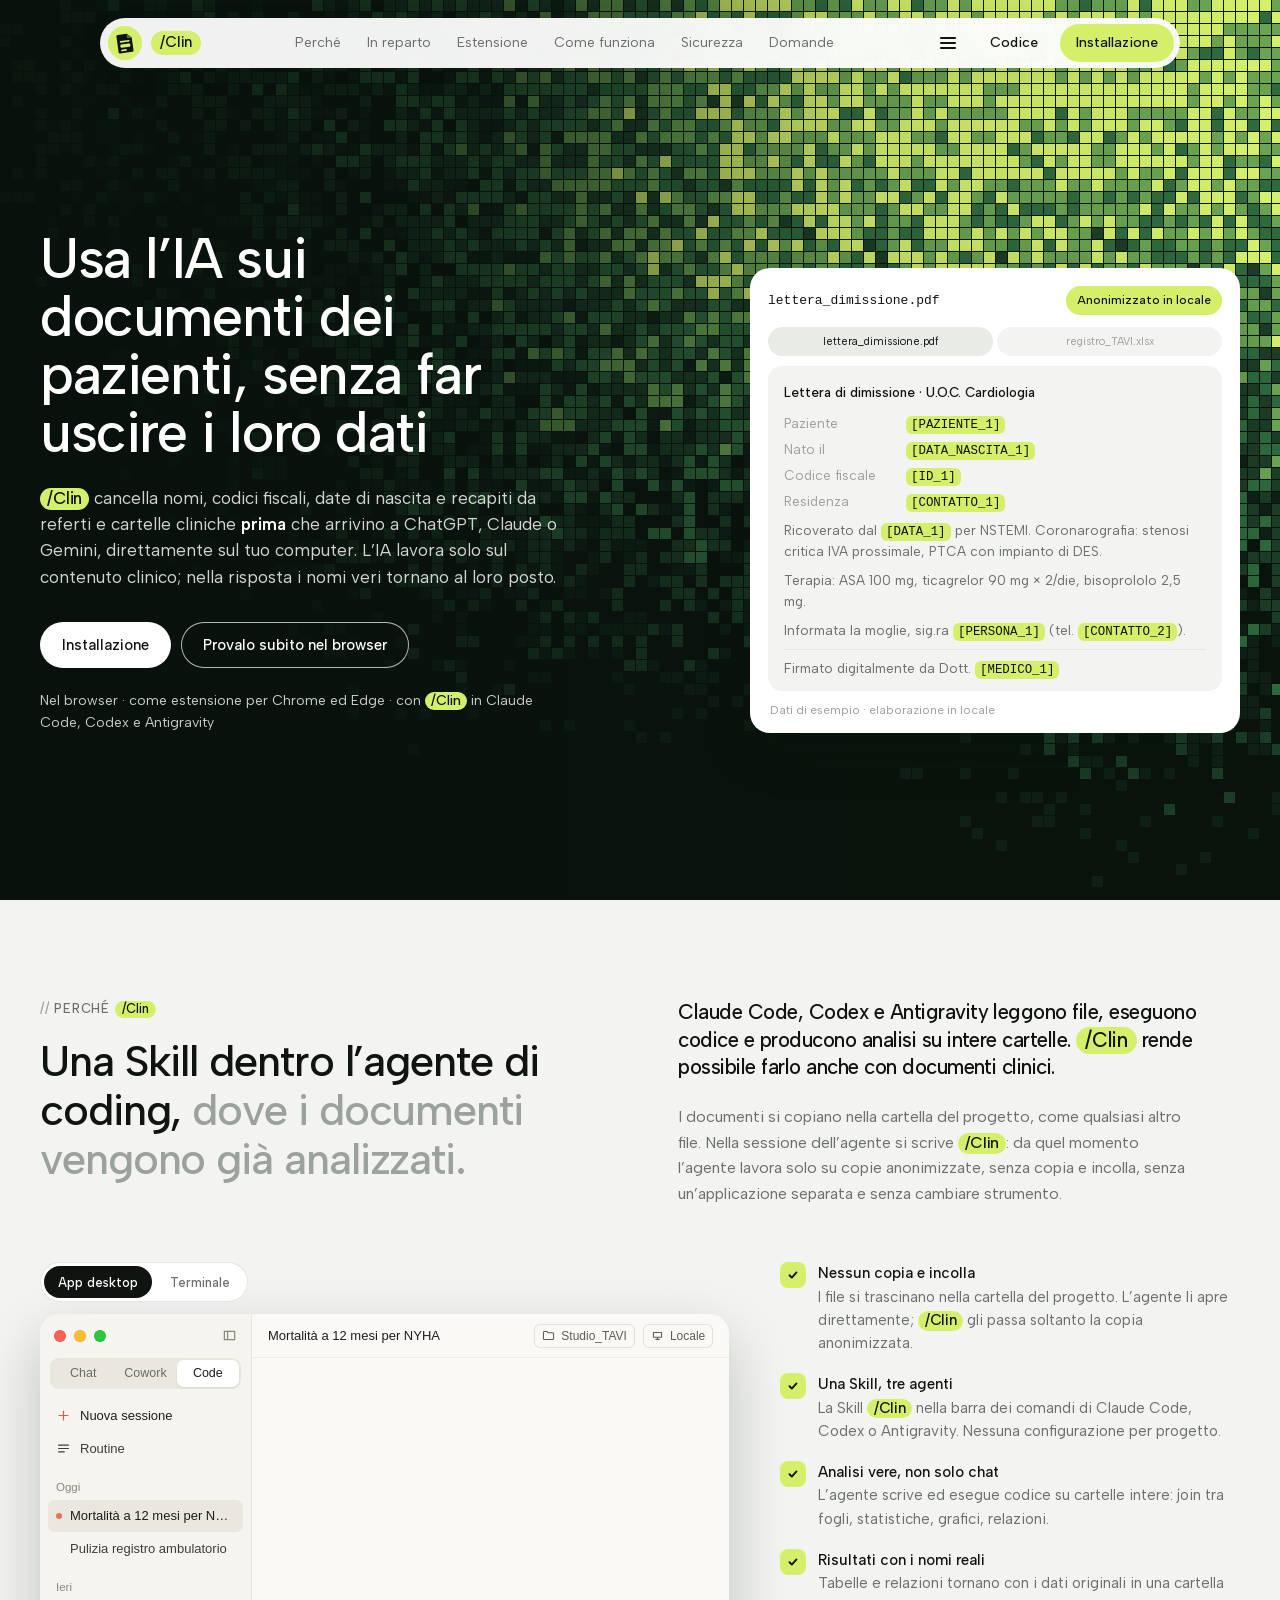
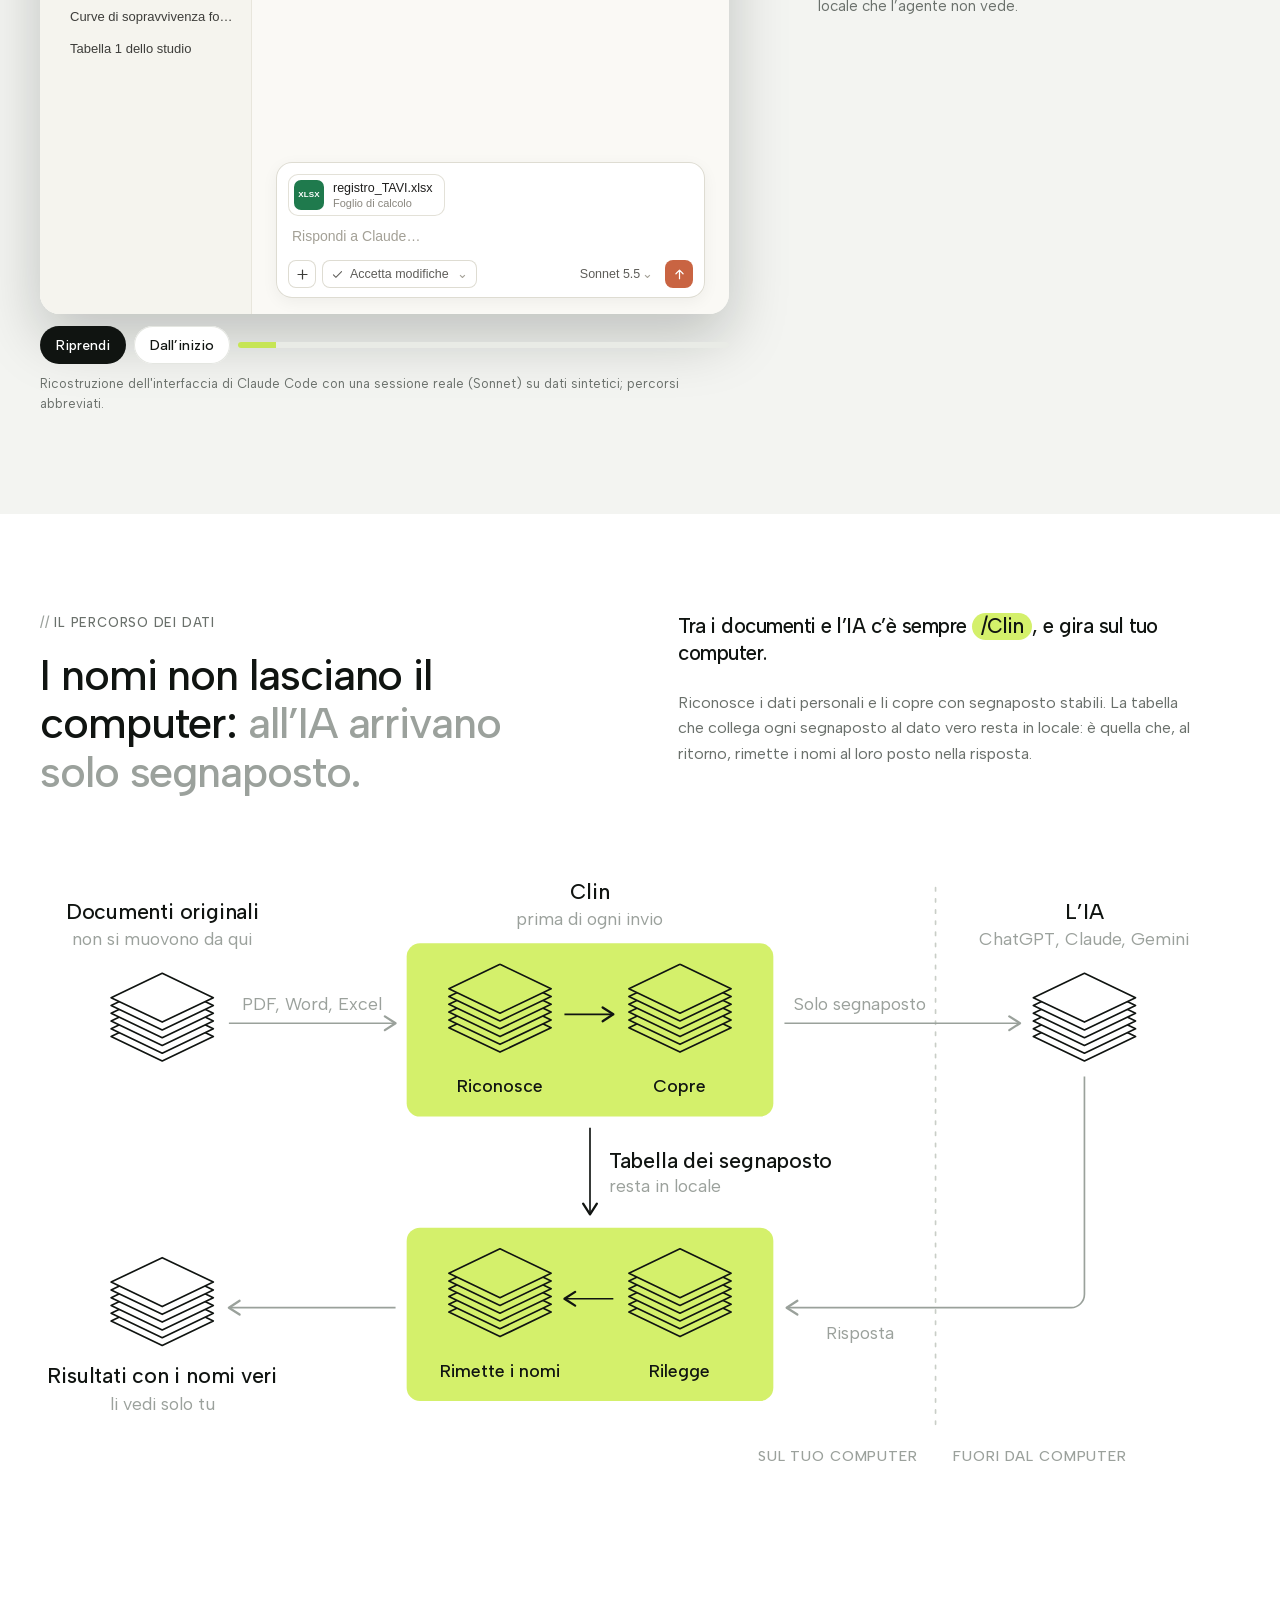
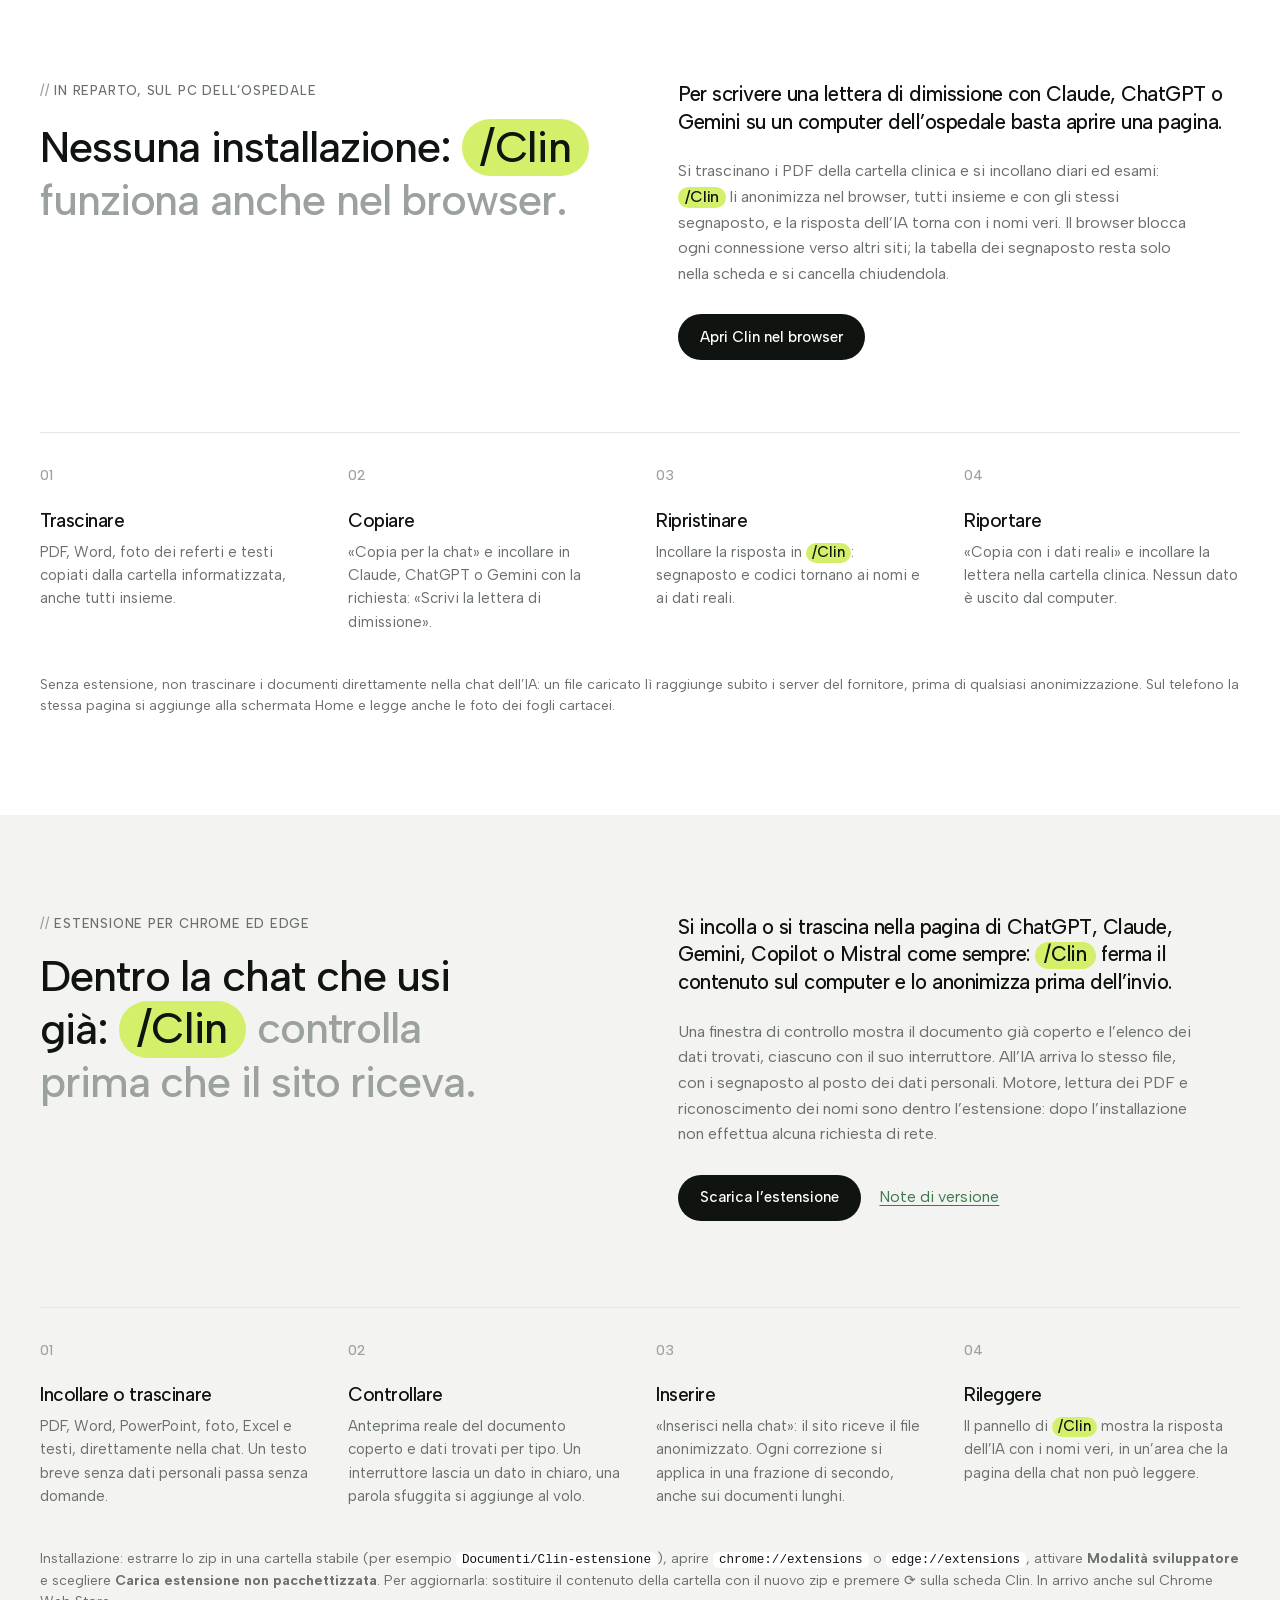
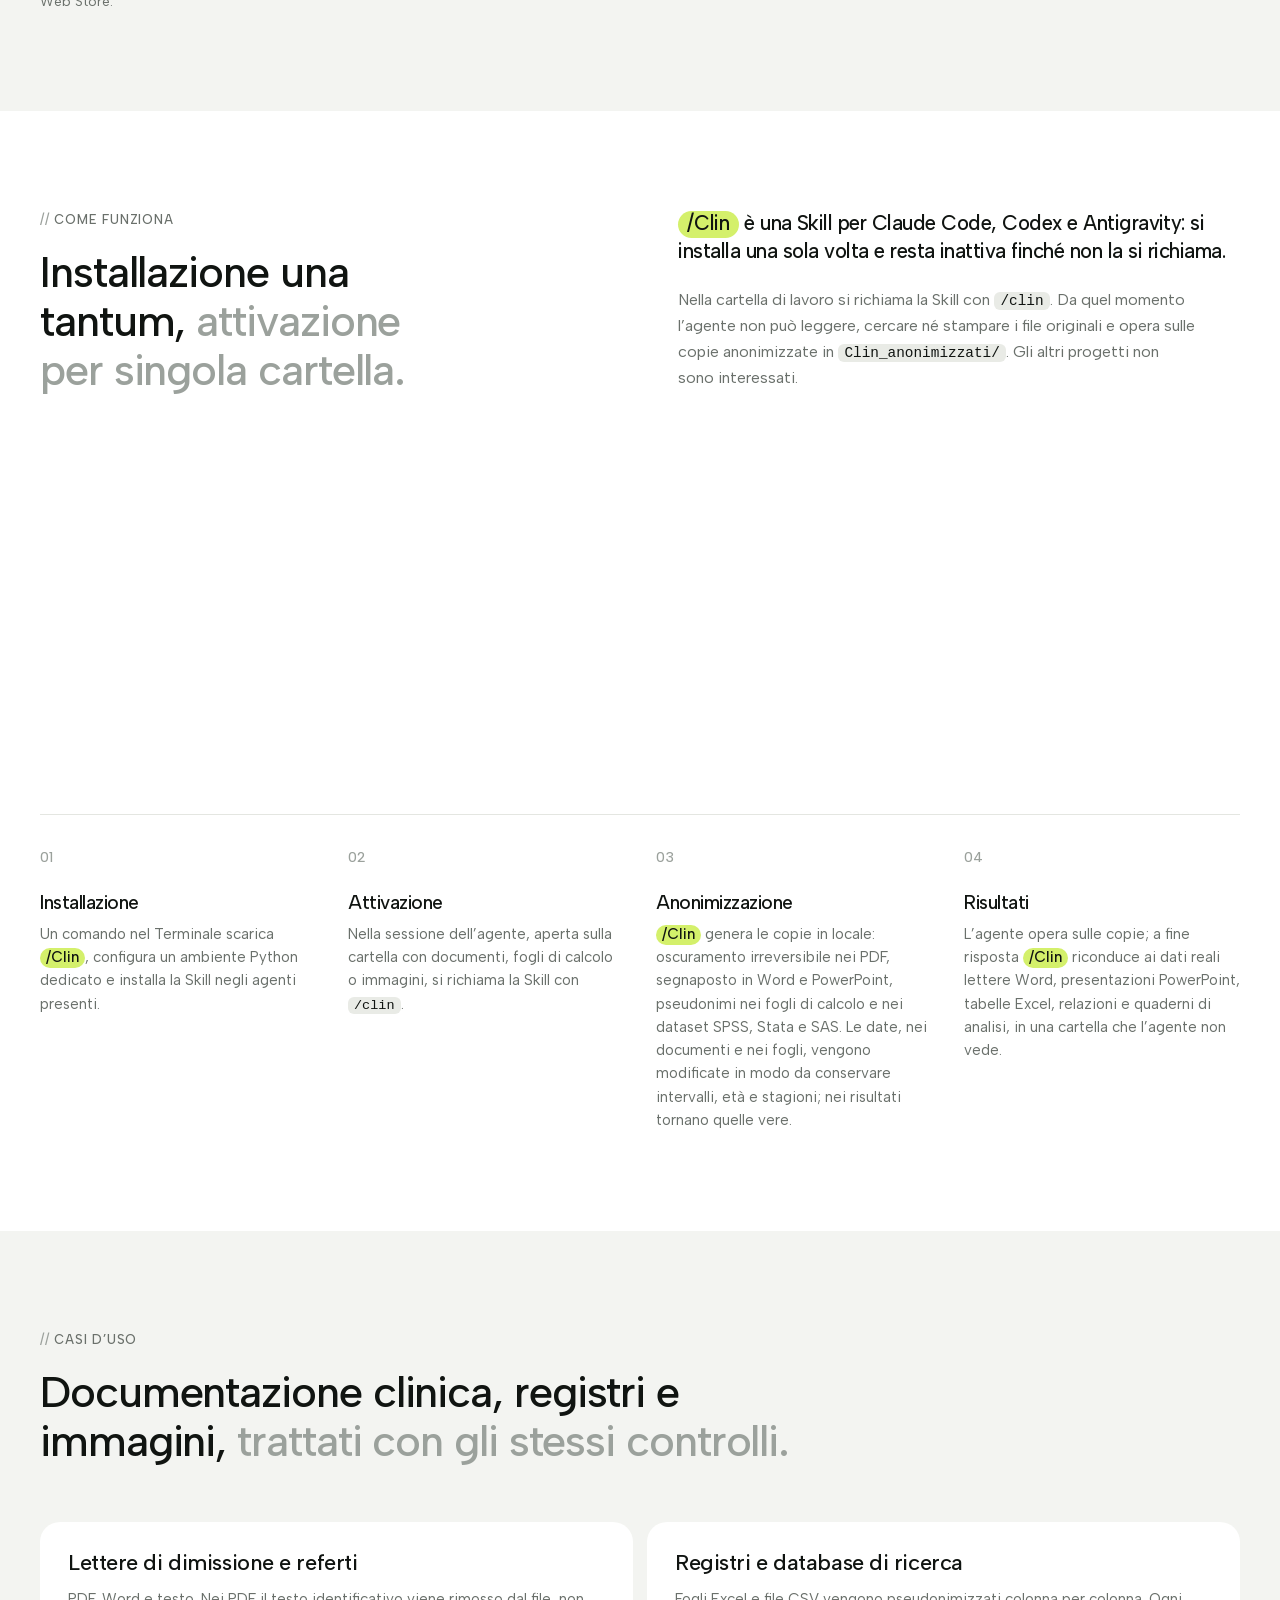
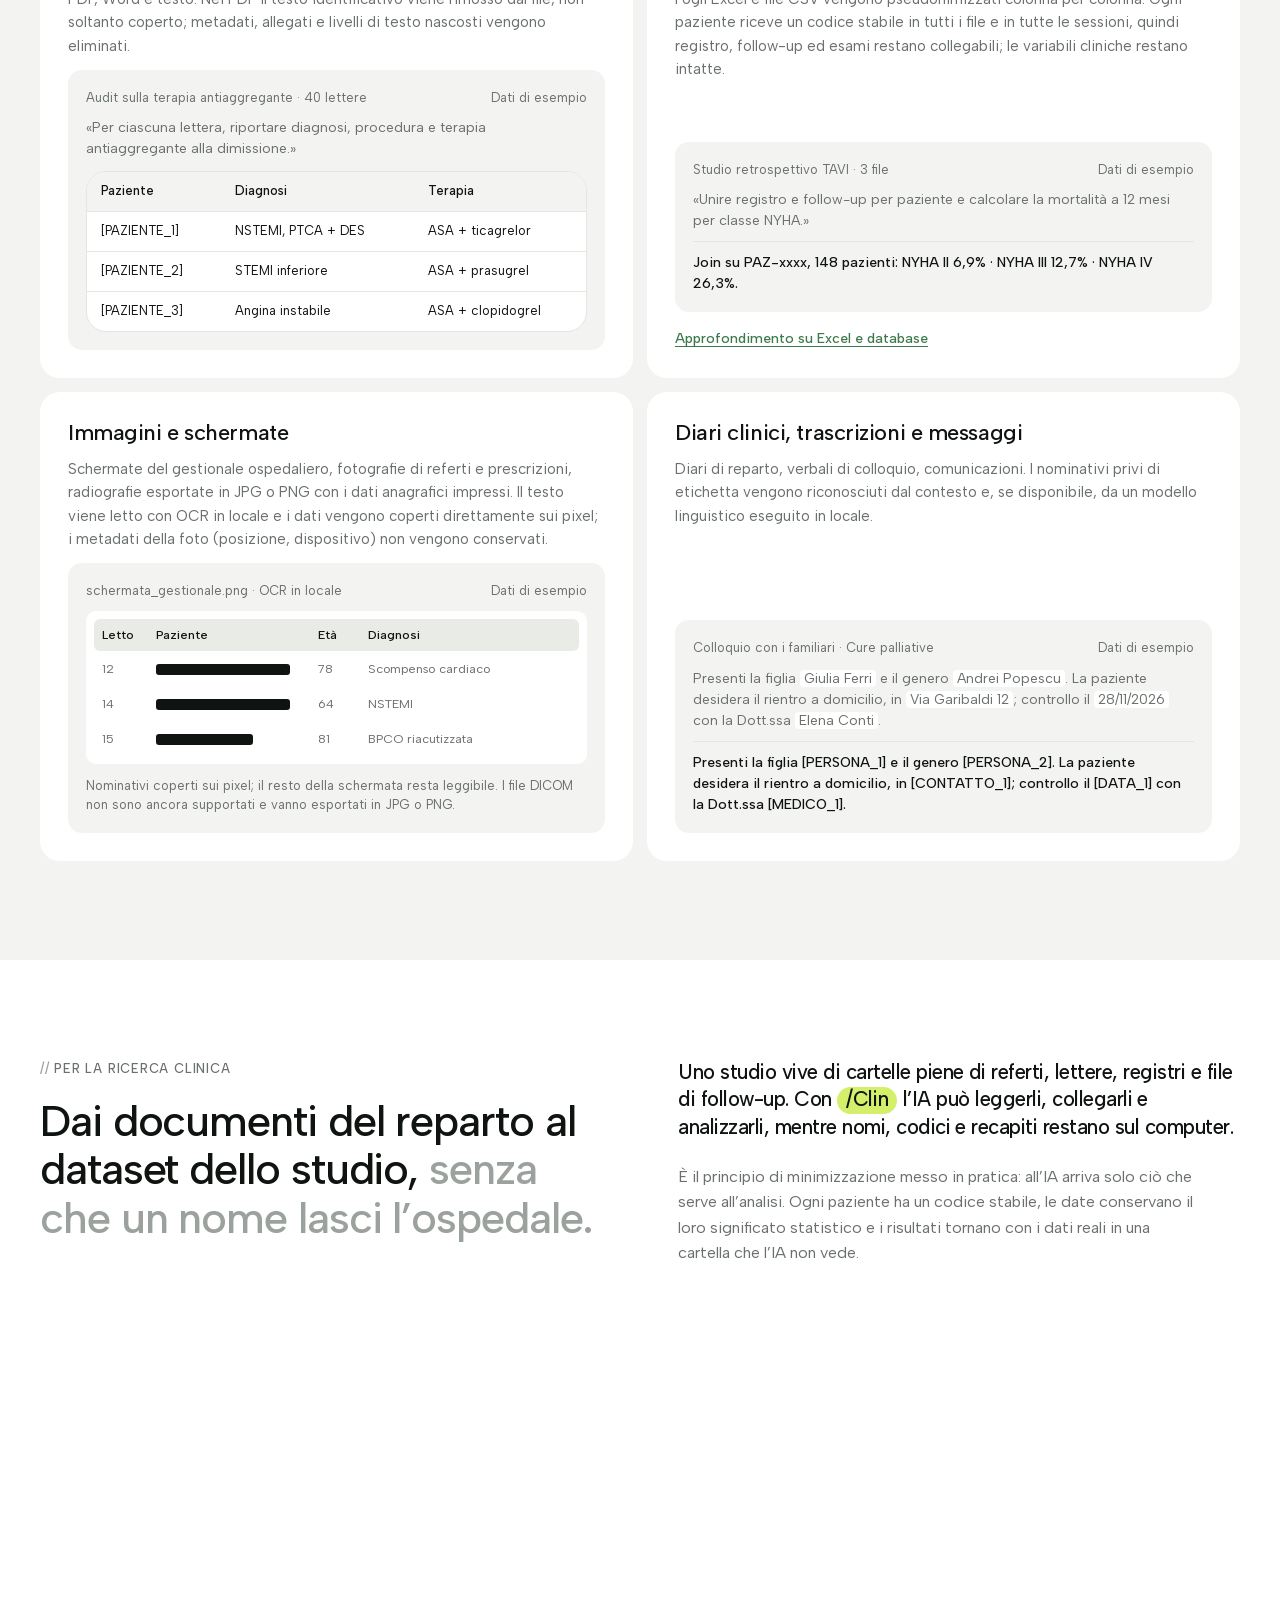
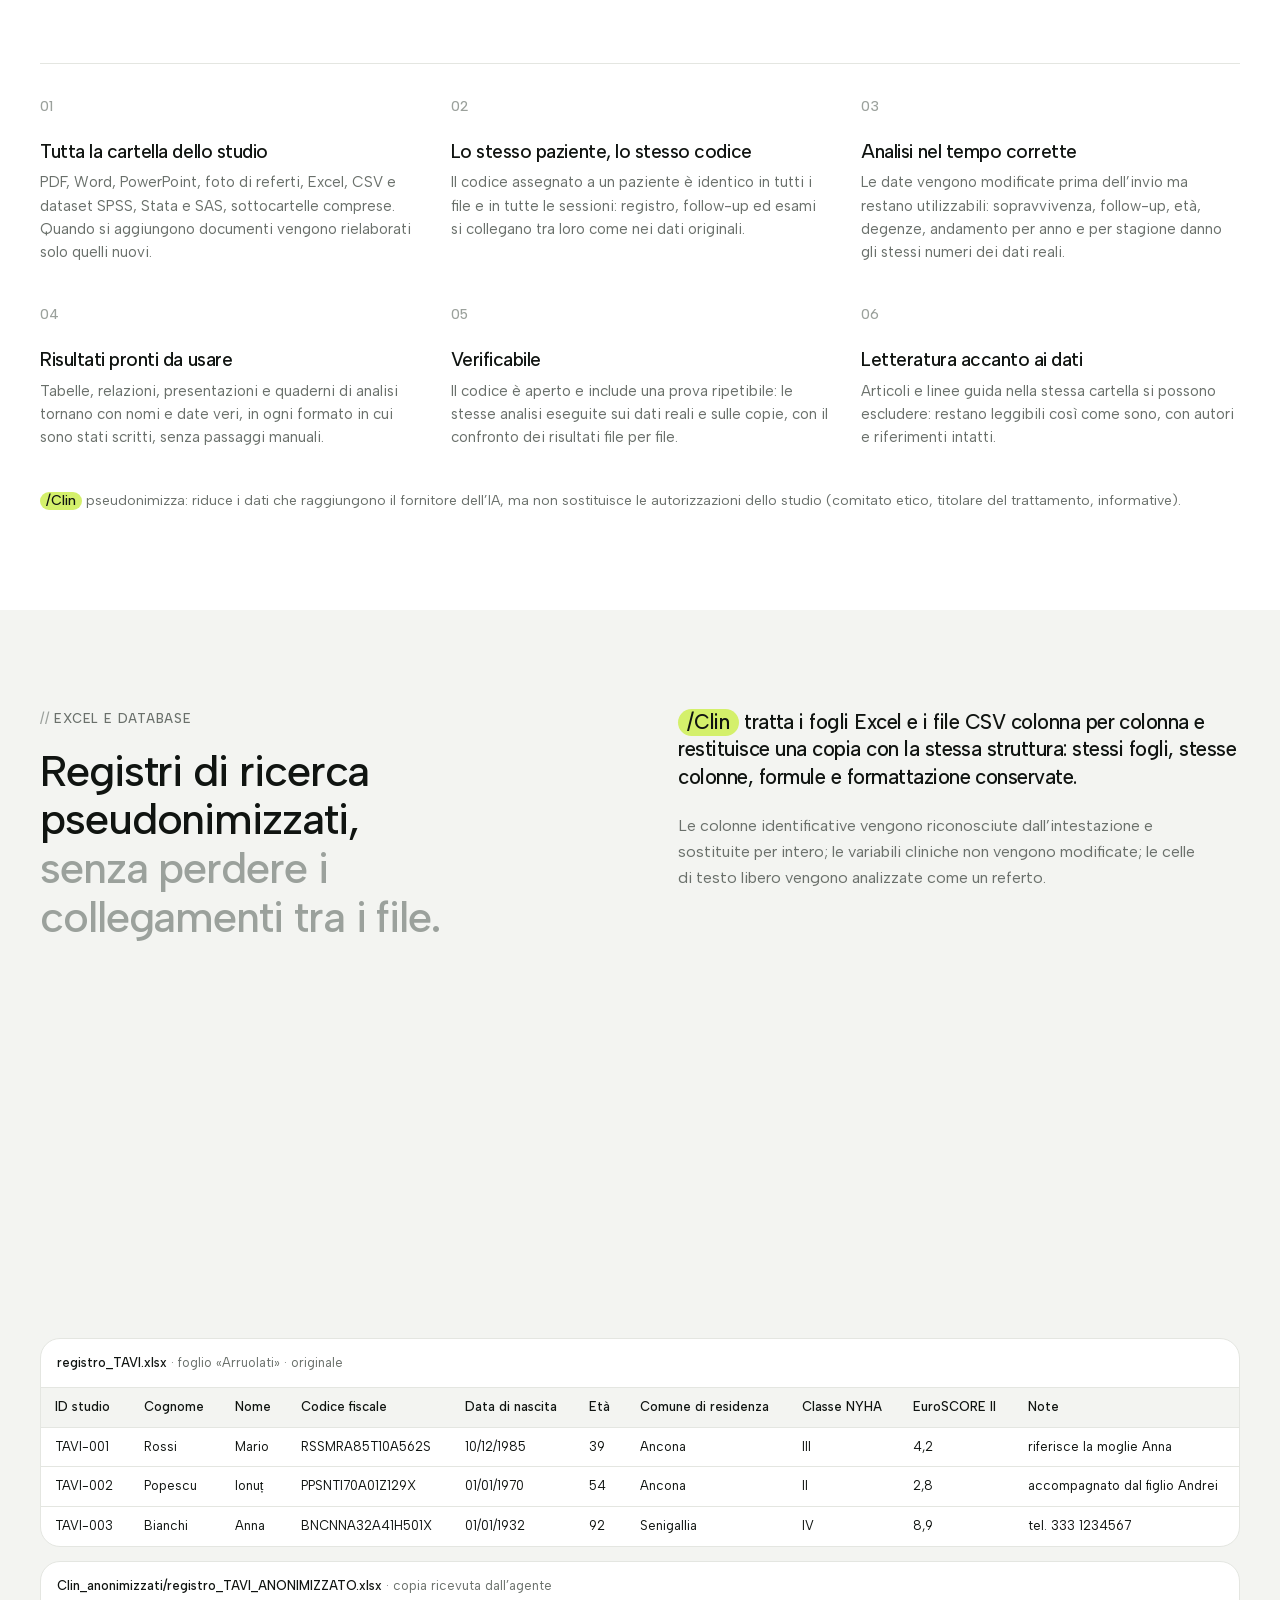
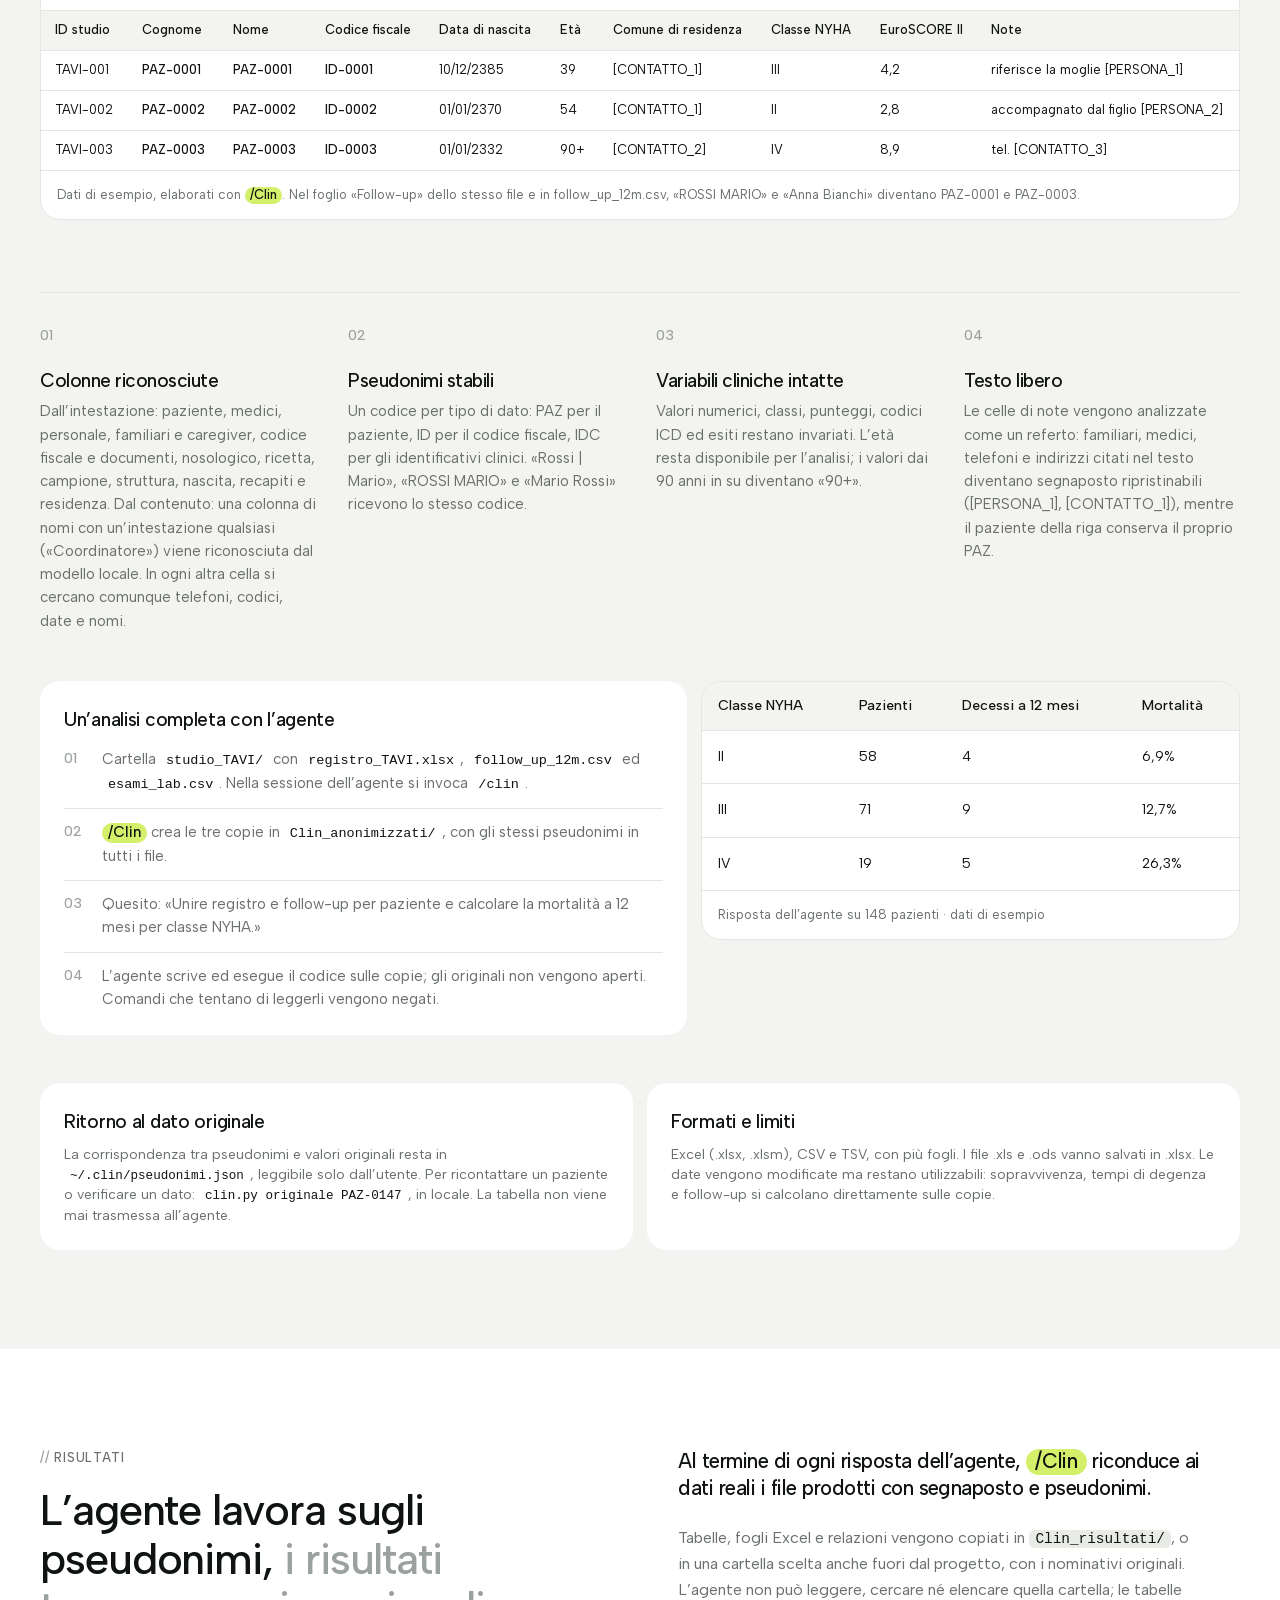
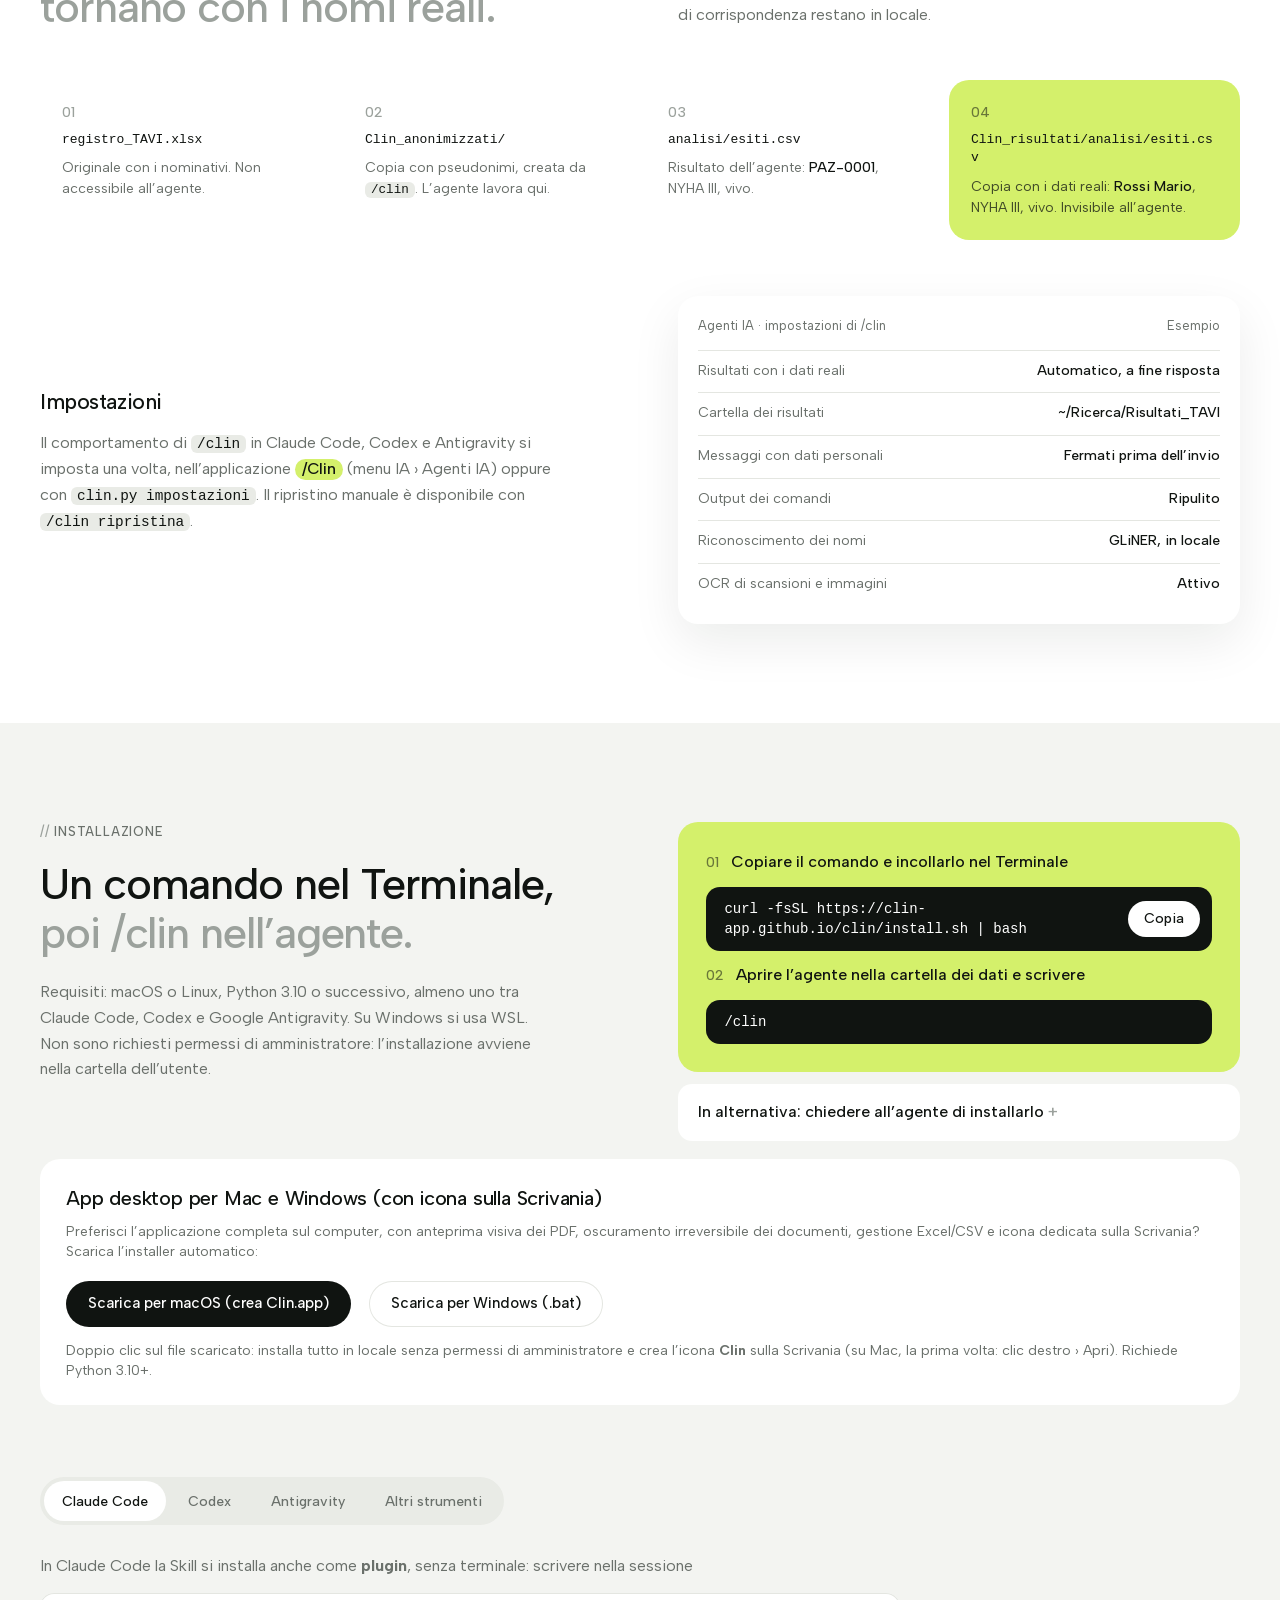
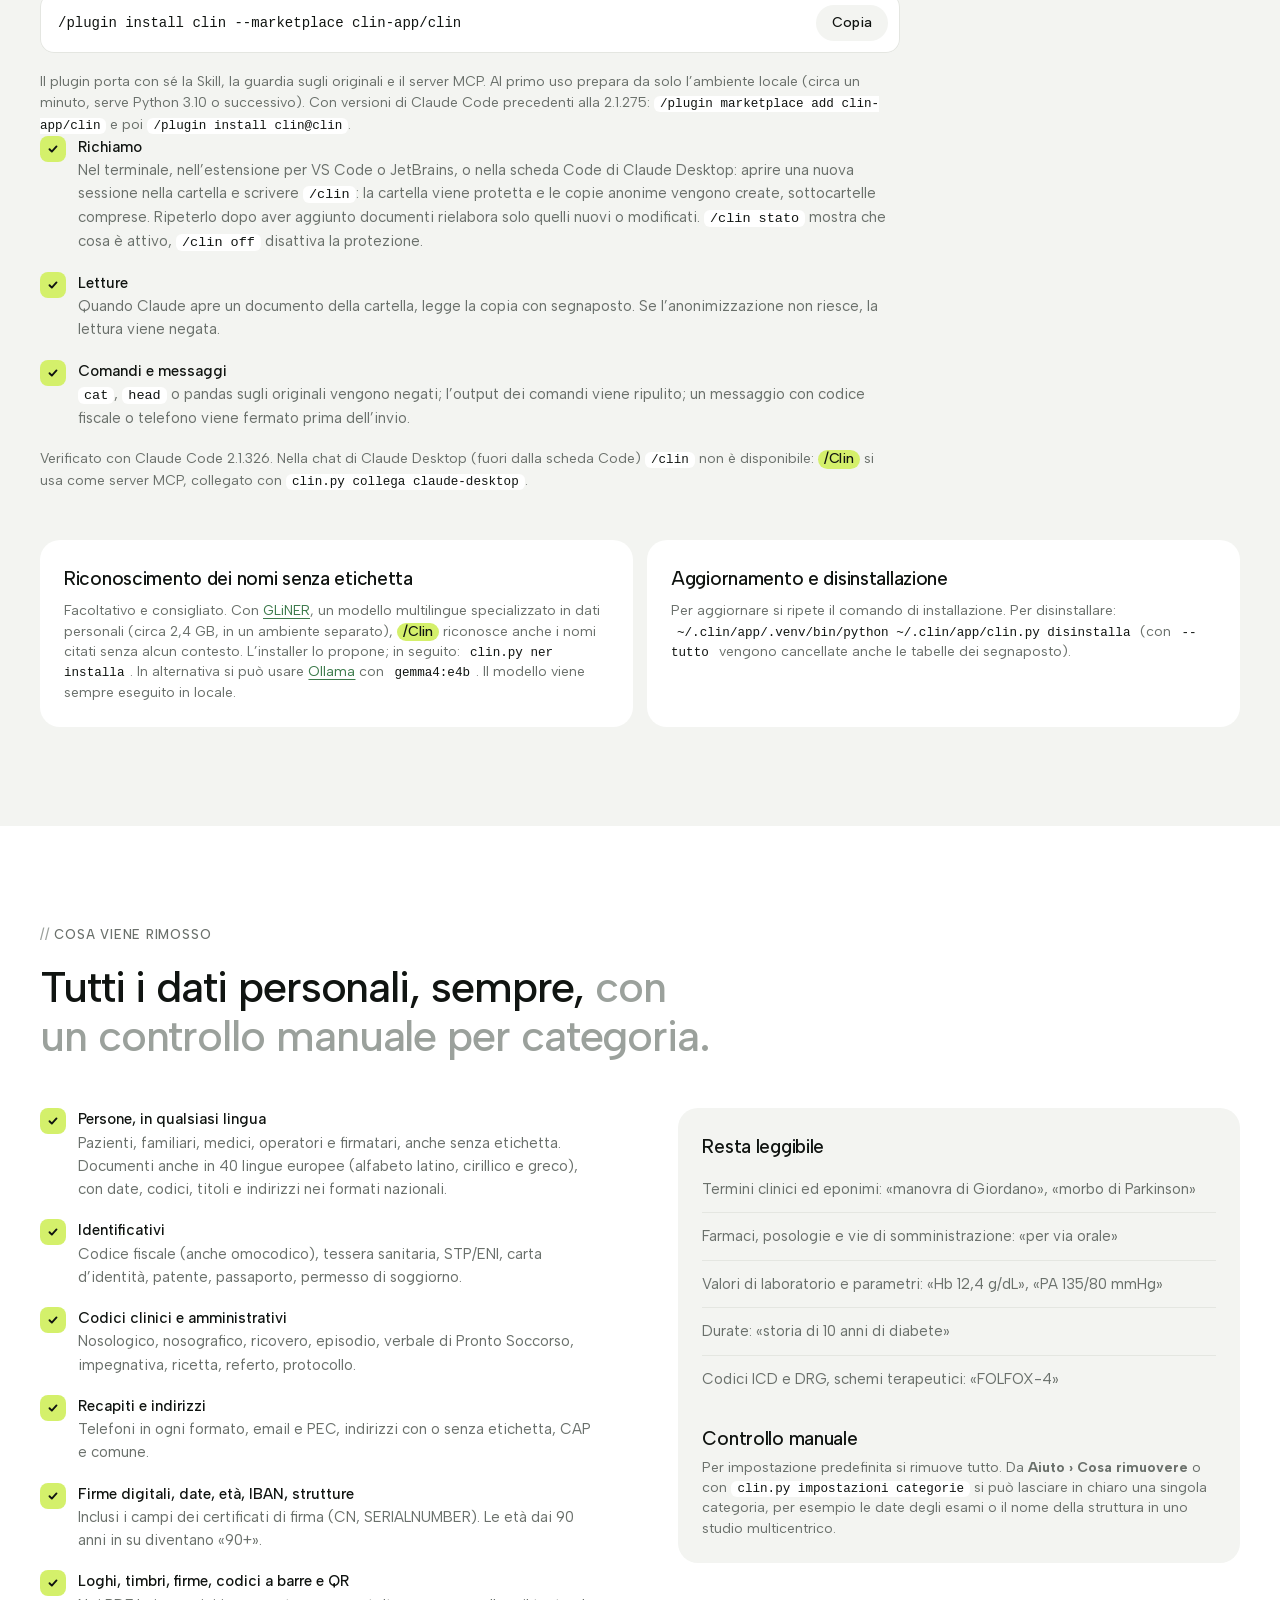
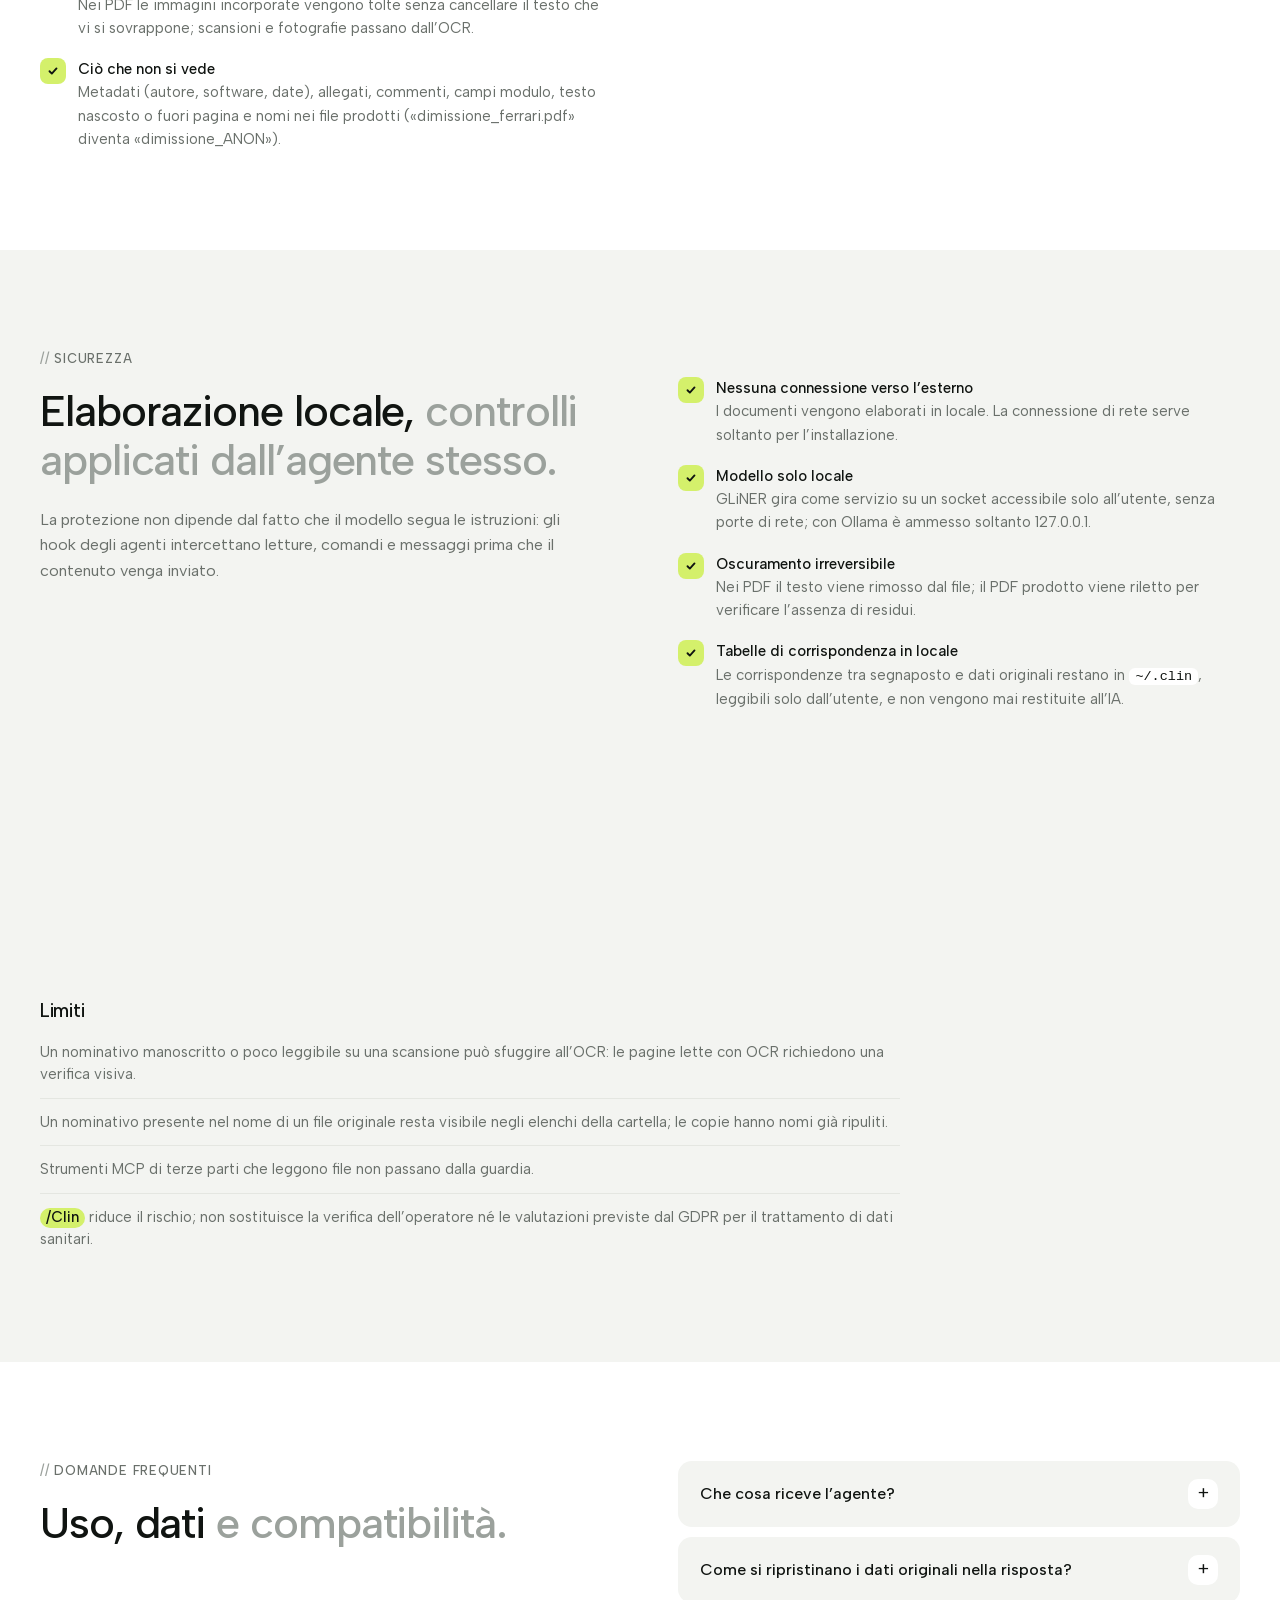
==== commit 94ac9b2a: "Sito: fascio di dati nella hero, figure in caratteri e menu a pannello - hero: i dati del documento " ====
--- a/docs/index.html
+++ b/docs/index.html
@@ -8,7 +8,7 @@
   <link rel="icon" href="logo.svg" type="image/svg+xml">
   <link rel="preload" href="fonts/AlbertSans.woff2" as="font" type="font/woff2" crossorigin>
   <link rel="stylesheet" href="style.css?v=20261123a">
-  <link rel="stylesheet" href="clin.css?v=20261124a">
+  <link rel="stylesheet" href="clin.css?v=20261124h">
 </head>
 <body>
 
@@ -26,22 +26,28 @@
     <details class="nav-more">
       <summary class="nav-btn" aria-label="Tutte le sezioni"><span class="nav-more-ico" aria-hidden="true"></span><span class="nav-more-txt">Menu</span></summary>
       <div class="nav-menu">
-        <a href="#valore">Perché</a>
-        <a href="#reparto">In reparto</a>
-        <a href="#estensione">Estensione per Chrome ed Edge</a>
-        <a href="#desktop">App desktop (Mac e Windows)</a>
-        <a href="app/">App nel browser e sul telefono</a>
-        <a href="#come">Come funziona</a>
-        <a href="#casi">Casi d’uso</a>
-        <a href="#database">Excel e database</a>
-        <a href="#risultati">Risultati</a>
-        <a href="#installazione">Installazione</a>
-        <a href="#ricerca">Per la ricerca</a>
-        <a href="#rimosso">Cosa viene rimosso</a>
-        <a href="#sicurezza">Sicurezza</a>
-        <a href="#domande">Domande</a>
-        <a href="#sostieni">Sostieni</a>
-        <a href="https://github.com/clin-app/clin">Codice sorgente</a>
+        <a class="nav-feature" href="app/">
+          <canvas class="ascii-fig" data-shape="fogli" data-tone="dark" aria-hidden="true"></canvas>
+          <span class="nf-text"><b>Prova <span class="clin">/Clin</span> nel browser</b>Anonimizza un referto senza installare nulla, anche dal telefono.</span>
+          <span class="nf-btn">Apri l’app</span>
+        </a>
+        <div class="nav-list">
+          <a href="#valore"><svg class="ni" viewBox="0 0 24 24" aria-hidden="true"><path d="M12 3v4M12 17v4M3 12h4M17 12h4M6 6l2.5 2.5M15.5 15.5 18 18M6 18l2.5-2.5M15.5 8.5 18 6"/></svg><span>Perché</span></a>
+          <a href="#reparto"><svg class="ni" viewBox="0 0 24 24" aria-hidden="true"><rect x="3" y="4" width="18" height="16" rx="2.5"/><path d="M3 9h18M6.5 6.5h.01M9 6.5h.01"/></svg><span>In reparto</span></a>
+          <a href="#estensione"><svg class="ni" viewBox="0 0 24 24" aria-hidden="true"><path d="M10 4a2 2 0 0 1 4 0v2h4v4h-1.5a2 2 0 1 0 0 4H18v5h-5v-1.5a2 2 0 1 0-4 0V19H4v-5h1.5a2 2 0 1 0 0-4H4V6h6z"/></svg><span>Estensione per Chrome ed Edge</span></a>
+          <a href="#desktop"><svg class="ni" viewBox="0 0 24 24" aria-hidden="true"><rect x="3" y="4" width="18" height="12" rx="2"/><path d="M8 20h8M12 16v4"/></svg><span>App desktop (Mac e Windows)</span></a>
+          <a href="#come"><svg class="ni" viewBox="0 0 24 24" aria-hidden="true"><path d="M9 6h11M9 12h11M9 18h11M4.5 6h.01M4.5 12h.01M4.5 18h.01"/></svg><span>Come funziona</span></a>
+          <a href="#casi"><svg class="ni" viewBox="0 0 24 24" aria-hidden="true"><path d="M3 5.5A1.5 1.5 0 0 1 4.5 4H9a3 3 0 0 1 3 3v13a2.5 2.5 0 0 0-2.5-2.5H3zM21 5.5A1.5 1.5 0 0 0 19.5 4H15a3 3 0 0 0-3 3v13a2.5 2.5 0 0 1 2.5-2.5H21z"/></svg><span>Casi d’uso</span></a>
+          <a href="#database"><svg class="ni" viewBox="0 0 24 24" aria-hidden="true"><ellipse cx="12" cy="5.5" rx="7.5" ry="2.8"/><path d="M4.5 5.5v13c0 1.5 3.4 2.8 7.5 2.8s7.5-1.3 7.5-2.8v-13M4.5 12c0 1.5 3.4 2.8 7.5 2.8s7.5-1.3 7.5-2.8"/></svg><span>Excel e database</span></a>
+          <a href="#risultati"><svg class="ni" viewBox="0 0 24 24" aria-hidden="true"><path d="M14 3H6.5A1.5 1.5 0 0 0 5 4.5v15A1.5 1.5 0 0 0 6.5 21h11a1.5 1.5 0 0 0 1.5-1.5V8zM14 3v5h5M9 14.5l2 2 4-4"/></svg><span>Risultati</span></a>
+          <a href="#installazione"><svg class="ni" viewBox="0 0 24 24" aria-hidden="true"><path d="M12 3v12M7 10l5 5 5-5M5 20h14"/></svg><span>Installazione</span></a>
+          <a href="#ricerca"><svg class="ni" viewBox="0 0 24 24" aria-hidden="true"><circle cx="11" cy="11" r="6.5"/><path d="m20 20-4.4-4.4"/></svg><span>Per la ricerca</span></a>
+          <a href="#rimosso"><svg class="ni" viewBox="0 0 24 24" aria-hidden="true"><path d="m3 3 18 18M10.6 6.1A9 9 0 0 1 12 6c5 0 9 6 9 6a15 15 0 0 1-2.4 3.1M6.6 6.6C4.3 8.1 3 12 3 12s4 6 9 6a8.5 8.5 0 0 0 4-1M9.9 9.9a3 3 0 0 0 4.2 4.2"/></svg><span>Cosa viene rimosso</span></a>
+          <a href="#sicurezza"><svg class="ni" viewBox="0 0 24 24" aria-hidden="true"><rect x="5" y="11" width="14" height="10" rx="2"/><path d="M8 11V7.5a4 4 0 0 1 8 0V11"/></svg><span>Sicurezza</span></a>
+          <a href="#domande"><svg class="ni" viewBox="0 0 24 24" aria-hidden="true"><path d="M20.5 12a8 8 0 0 1-11.7 7.1L4 20l1-4.4A8 8 0 1 1 20.5 12z"/></svg><span>Domande</span></a>
+          <a href="#sostieni"><svg class="ni" viewBox="0 0 24 24" aria-hidden="true"><path d="M12 20s-7.5-4.6-7.5-10.2A4 4 0 0 1 12 7.3a4 4 0 0 1 7.5 2.5C19.5 15.4 12 20 12 20z"/></svg><span>Sostieni</span></a>
+          <a href="https://github.com/clin-app/clin"><svg class="ni" viewBox="0 0 24 24" aria-hidden="true"><path d="m8 7-5 5 5 5M16 7l5 5-5 5M14 4l-4 16"/></svg><span>Codice sorgente</span></a>
+        </div>
       </div>
     </details>
     <a class="nav-btn nav-code" href="https://github.com/clin-app/clin">Codice</a>
@@ -236,6 +242,7 @@
         <div>
           <span class="eyebrow">Come funziona</span>
           <h2>Installazione una tantum, <span>attivazione per singola cartella.</span></h2>
+          <canvas class="ascii-fig sec-fig" data-shape="fogli" aria-hidden="true"></canvas>
         </div>
         <div>
           <p class="lede"><span class="clin">/Clin</span> è una Skill per Claude Code, Codex e Antigravity: si installa una sola volta e resta inattiva finché non la si richiama.</p>
@@ -323,6 +330,7 @@
         <div>
           <span class="eyebrow">Per la ricerca clinica</span>
           <h2>Dai documenti del reparto al dataset dello studio, <span>senza che un nome lasci l’ospedale.</span></h2>
+          <canvas class="ascii-fig sec-fig" data-shape="molecola" aria-hidden="true"></canvas>
         </div>
         <div>
           <p class="lede">Uno studio vive di cartelle piene di referti, lettere, registri e file di follow-up. Con <span class="clin">/Clin</span> l’IA può leggerli, collegarli e analizzarli, mentre nomi, codici e recapiti restano sul computer.</p>
@@ -348,6 +356,7 @@
         <div>
           <span class="eyebrow">Excel e database</span>
           <h2>Registri di ricerca pseudonimizzati, <span>senza perdere i collegamenti tra i file.</span></h2>
+          <canvas class="ascii-fig sec-fig" data-shape="archivio" aria-hidden="true"></canvas>
         </div>
         <div>
           <p class="lede"><span class="clin">/Clin</span> tratta i fogli Excel e i file CSV colonna per colonna e restituisce una copia con la stessa struttura: stessi fogli, stesse colonne, formule e formattazione conservate.</p>
@@ -591,6 +600,7 @@
           <span class="eyebrow">Sicurezza</span>
           <h2>Elaborazione locale, <span>controlli applicati dall’agente stesso.</span></h2>
           <p class="sub">La protezione non dipende dal fatto che il modello segua le istruzioni: gli hook degli agenti intercettano letture, comandi e messaggi prima che il contenuto venga inviato.</p>
+          <canvas class="ascii-fig sec-fig" data-shape="lucchetto" aria-hidden="true"></canvas>
         </div>
         <ul class="checks">
           <li><span><b>Nessuna connessione verso l’esterno</b>I documenti vengono elaborati in locale. La connessione di rete serve soltanto per l’installazione.</span></li>
@@ -666,7 +676,7 @@
   <span class="wordmark" aria-hidden="true">/Clin</span>
 </footer>
 
-<script src="hero-stage.js?v=20261122f" defer></script>
+<script src="hero-stage.js?v=20261124e" defer></script>
 <!-- Ko-fi e richiesta di donazione a ogni download: configurati in web/dona.js -->
 <script type="module" src="app/dona.js"></script>
 <script src="hero-ascii.js?v=20261123b" defer></script>
@@ -703,5 +713,6 @@
   })();
 </script>
 <script src="nav.js" defer></script>
+<script src="ascii-fig.js?v=20261124i" defer></script>
 </body>
 </html>
--- a/docs/clin.css
+++ b/docs/clin.css
@@ -23,7 +23,18 @@
 .hero::before { background: linear-gradient(90deg, rgba(8, 17, 11, .92) 0%, rgba(8, 17, 11, .55) 42%, rgba(8, 17, 11, 0) 72%); z-index: -1; }
 .hero-ascii { position: absolute; inset: 0; z-index: -2; pointer-events: none; }
 
-.hero-stage { width: min(560px, 100%); justify-self: end; }
+.hero-stage { position: relative; width: min(560px, 100%); justify-self: end; }
+.hero-stage .stage-card { position: relative; z-index: 1; }
+/* flusso di dati che entra nella scheda da sinistra (hero-stage.js) */
+.stage-stream { position: absolute; z-index: 2; top: 0; right: calc(100% - 26px); width: min(380px, 30vw); height: 100%; pointer-events: none; }
+@media (max-width: 1100px), (prefers-reduced-motion: reduce) { .stage-stream { display: none; } }
+/* sul computer il testo si stringe e lascia fra titolo e scheda la corsia del flusso */
+@media (min-width: 1101px) {
+  .hero-grid { grid-template-columns: minmax(0, 520px) minmax(0, 1fr); }
+  .hero h1 { font-size: clamp(44px, 4.4vw, 62px); }
+  .hero-stage { width: min(490px, 100%); }
+  .stage-stream { width: min(260px, 18vw); }
+}
 .stage-card { padding: 18px 18px 14px; }
 .stage-head { display: flex; justify-content: space-between; align-items: center; gap: 12px; font-size: 13px; color: var(--ink-2); }
 .stage-file { font: 500 13px ui-monospace, "SF Mono", Menlo, monospace; color: var(--ink); }
@@ -35,8 +46,8 @@
 .stage-body { position: relative; min-height: 318px; padding: 16px 16px 12px; border-radius: 14px; background: var(--soft); overflow: hidden; transition: opacity .4s; }
 .stage-body.out { opacity: 0; }
 .stage-foot { margin: 10px 2px 0; font-size: 12px; color: var(--ink-3); }
-.stage-scan { position: absolute; left: 0; right: 0; top: 0; height: 64px; margin-top: -64px; opacity: 0; pointer-events: none;
-  background: linear-gradient(180deg, rgba(212, 240, 107, 0) 0%, rgba(212, 240, 107, .35) 100%); border-bottom: 2px solid var(--lime-2); transition: opacity .3s; }
+.stage-scan { position: absolute; top: 0; bottom: 0; left: 0; width: 72px; margin-left: -72px; opacity: 0; pointer-events: none;
+  background: linear-gradient(90deg, rgba(212, 240, 107, 0) 0%, rgba(212, 240, 107, .4) 100%); border-right: 2px solid var(--lime-2); transition: opacity .3s; }
 .stage-scan.on { opacity: 1; }
 .pii { display: inline-block; padding: 0 5px; border-radius: 6px; background: rgba(16, 20, 17, .07); font: 500 .92em/1.45 ui-monospace, "SF Mono", Menlo, monospace; color: var(--ink); white-space: nowrap; transition: opacity .18s, background .25s; }
 .pii.flip { opacity: 0; }
@@ -387,10 +398,32 @@
 .nav-more[open] .nav-more-ico { background: transparent; }
 .nav-more[open] .nav-more-ico::before { transform: translateY(5px) rotate(45deg); }
 .nav-more[open] .nav-more-ico::after { transform: translateY(-5px) rotate(-45deg); }
-.nav-menu { position: absolute; right: 0; top: calc(100% + 12px); width: 280px; max-height: calc(100vh - 110px); overflow-y: auto;
-  display: grid; gap: 2px; padding: 8px; border-radius: 22px; background: #fff; box-shadow: 0 16px 40px rgba(16,20,17,.16); }
-.nav-menu a { padding: 10px 14px; border-radius: 14px; font-size: 15px; color: var(--ink); text-decoration: none; }
-.nav-menu a:hover { background: var(--soft); }
+/* pannello: a sinistra una scheda scura con una figura in caratteri (ascii-fig.js), a destra le sezioni con icona */
+.nav-menu { position: absolute; right: 0; top: calc(100% + 12px); width: min(780px, calc(100vw - 32px)); max-height: calc(100vh - 110px); overflow-y: auto;
+  display: grid; grid-template-columns: 280px minmax(0, 1fr); gap: 10px; padding: 10px; border-radius: 26px; background: #fff; box-shadow: 0 24px 60px rgba(16,20,17,.22);
+  animation: nav-in .18s ease-out; }
+@keyframes nav-in { from { opacity: 0; transform: translateY(-6px); } }
+.nav-feature { position: relative; display: flex; flex-direction: column; justify-content: space-between; gap: 18px; min-height: 380px; padding: 22px; border-radius: 18px; overflow: hidden;
+  background: linear-gradient(180deg, #070d09 0%, #0d1c12 45%, #1c3d27 78%, #3c7a4b 100%); color: #fff; text-decoration: none; isolation: isolate; }
+.nav-feature .ascii-fig { position: absolute; inset: 70px 0 60px; z-index: -1; width: 100%; height: calc(100% - 130px); }
+.nf-text { display: grid; gap: 6px; font-size: 14px; line-height: 1.45; color: rgba(255,255,255,.72); }
+.nf-text b { font-size: 21px; font-weight: 500; line-height: 1.15; letter-spacing: -.02em; color: #fff; }
+.nf-btn { align-self: flex-start; padding: 11px 18px; border-radius: 999px; background: #fff; font-size: 15px; font-weight: 500; color: var(--forest); transition: background .15s; }
+.nav-feature:hover .nf-btn { background: var(--lime); color: var(--ink); }
+.nav-list { display: grid; grid-template-columns: 1fr 1fr; align-content: start; gap: 2px; padding: 8px 4px; }
+.nav-list a { display: flex; align-items: center; gap: 12px; padding: 10px 12px; border-radius: 14px; font-size: 15px; font-weight: 500; line-height: 1.25; color: var(--ink); text-decoration: none; }
+.nav-list a:hover { background: var(--soft); }
+.ni { width: 22px; height: 22px; flex: none; fill: none; stroke: var(--ink-2); stroke-width: 1.5; stroke-linecap: round; stroke-linejoin: round; }
+.nav-list a:hover .ni { stroke: var(--forest-2); }
+@media (max-width: 760px) {
+  .nav-menu { grid-template-columns: 1fr; }
+  .nav-feature { min-height: 0; padding: 18px; flex-direction: row; align-items: flex-end; }
+  .nav-feature .ascii-fig { inset: 0 0 0 52%; width: 48%; height: 100%; }
+  .nf-text { max-width: 54%; }
+  .nf-btn { display: none; }
+  .nav-list { padding: 0; }
+  .nav-list a { padding: 9px 10px; font-size: 14px; gap: 10px; }
+}
 @media (min-width: 1101px) { .nav-more-txt { display: none; } .nav-more > summary { padding: 0 12px; } }
 @media (max-width: 1100px) { .nav-actions { margin-left: auto; } }
 @media (max-width: 600px) {
@@ -436,3 +469,7 @@
 @media (max-width: 900px) { .features.three { grid-template-columns: 1fr 1fr; } }
 @media (max-width: 640px) { .features.three { grid-template-columns: 1fr; } }
 .features + .note { margin-top: 40px; }
+
+/* figure in caratteri accanto ai titoli di sezione (ascii-fig.js) */
+.sec-fig { display: block; width: min(440px, 100%); height: 320px; margin-top: 28px; }
+@media (max-width: 880px) { .sec-fig { height: 190px; margin: 18px auto 0; } }
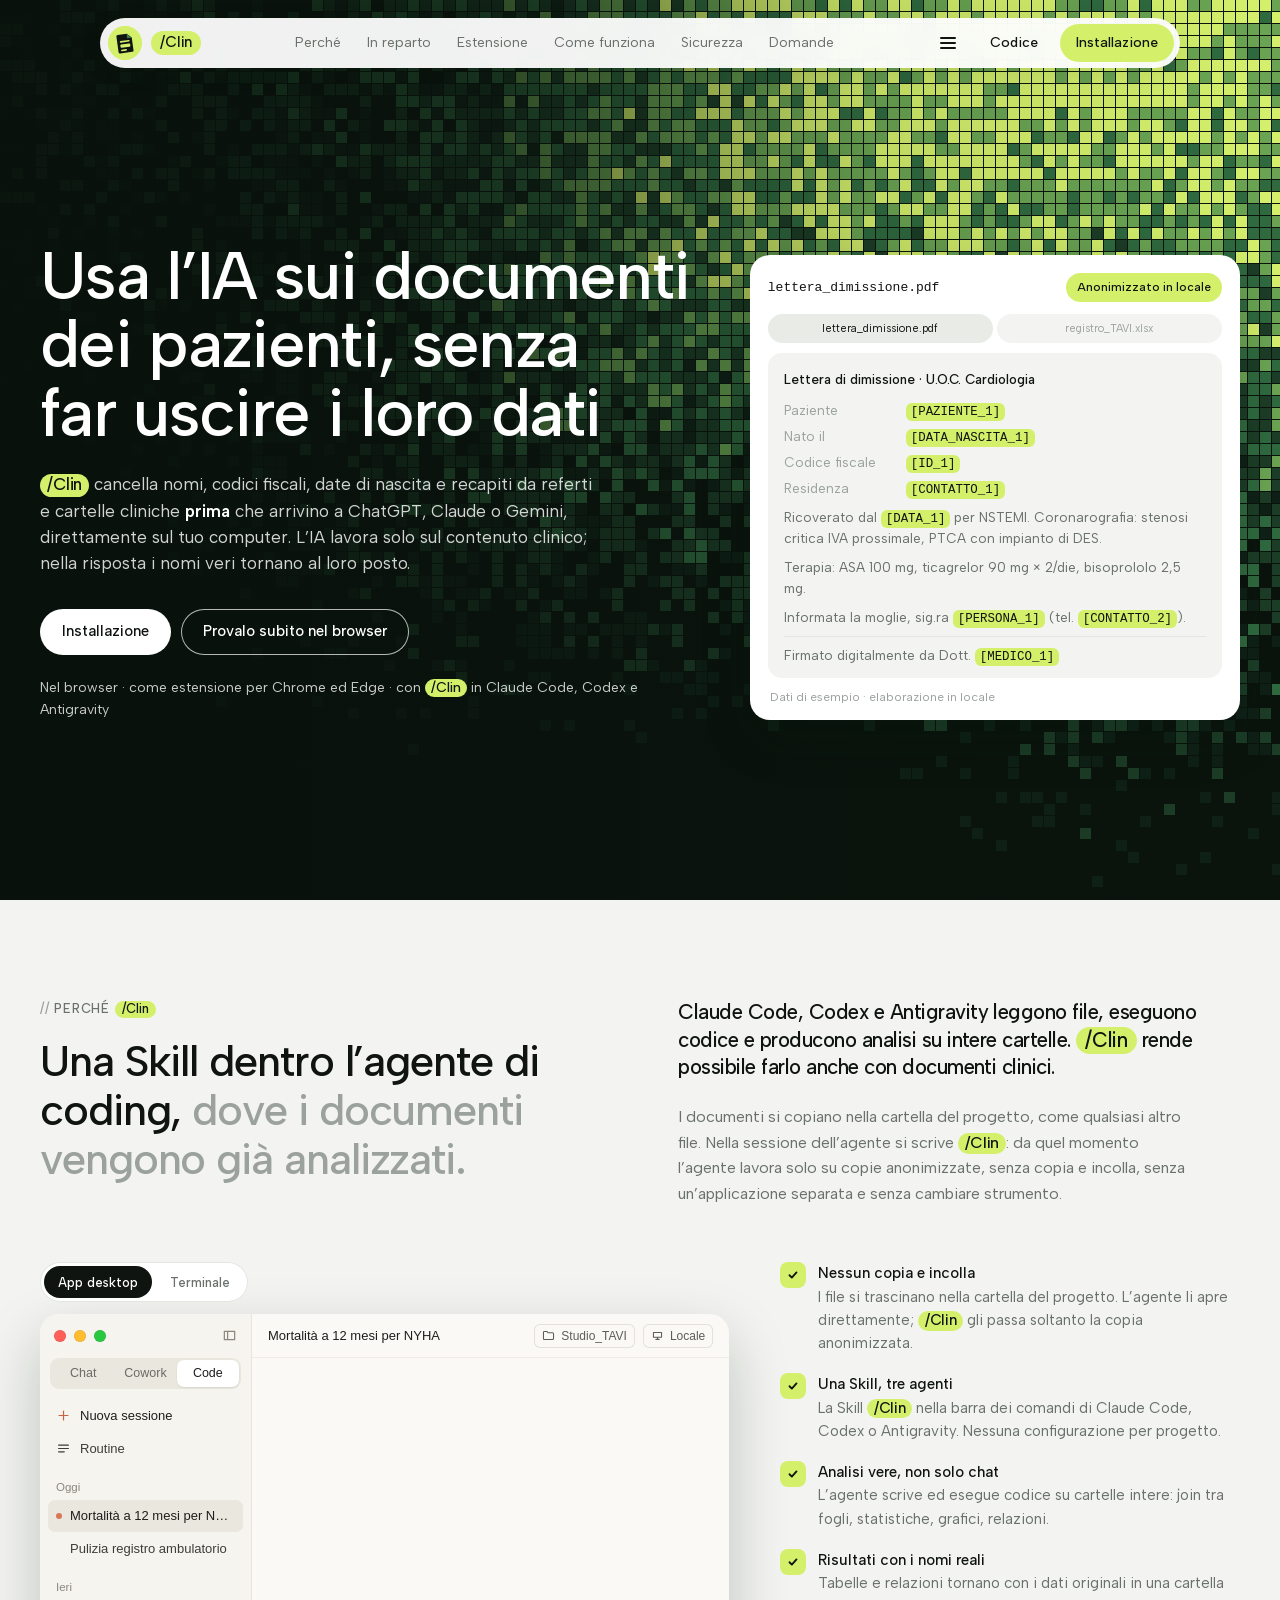
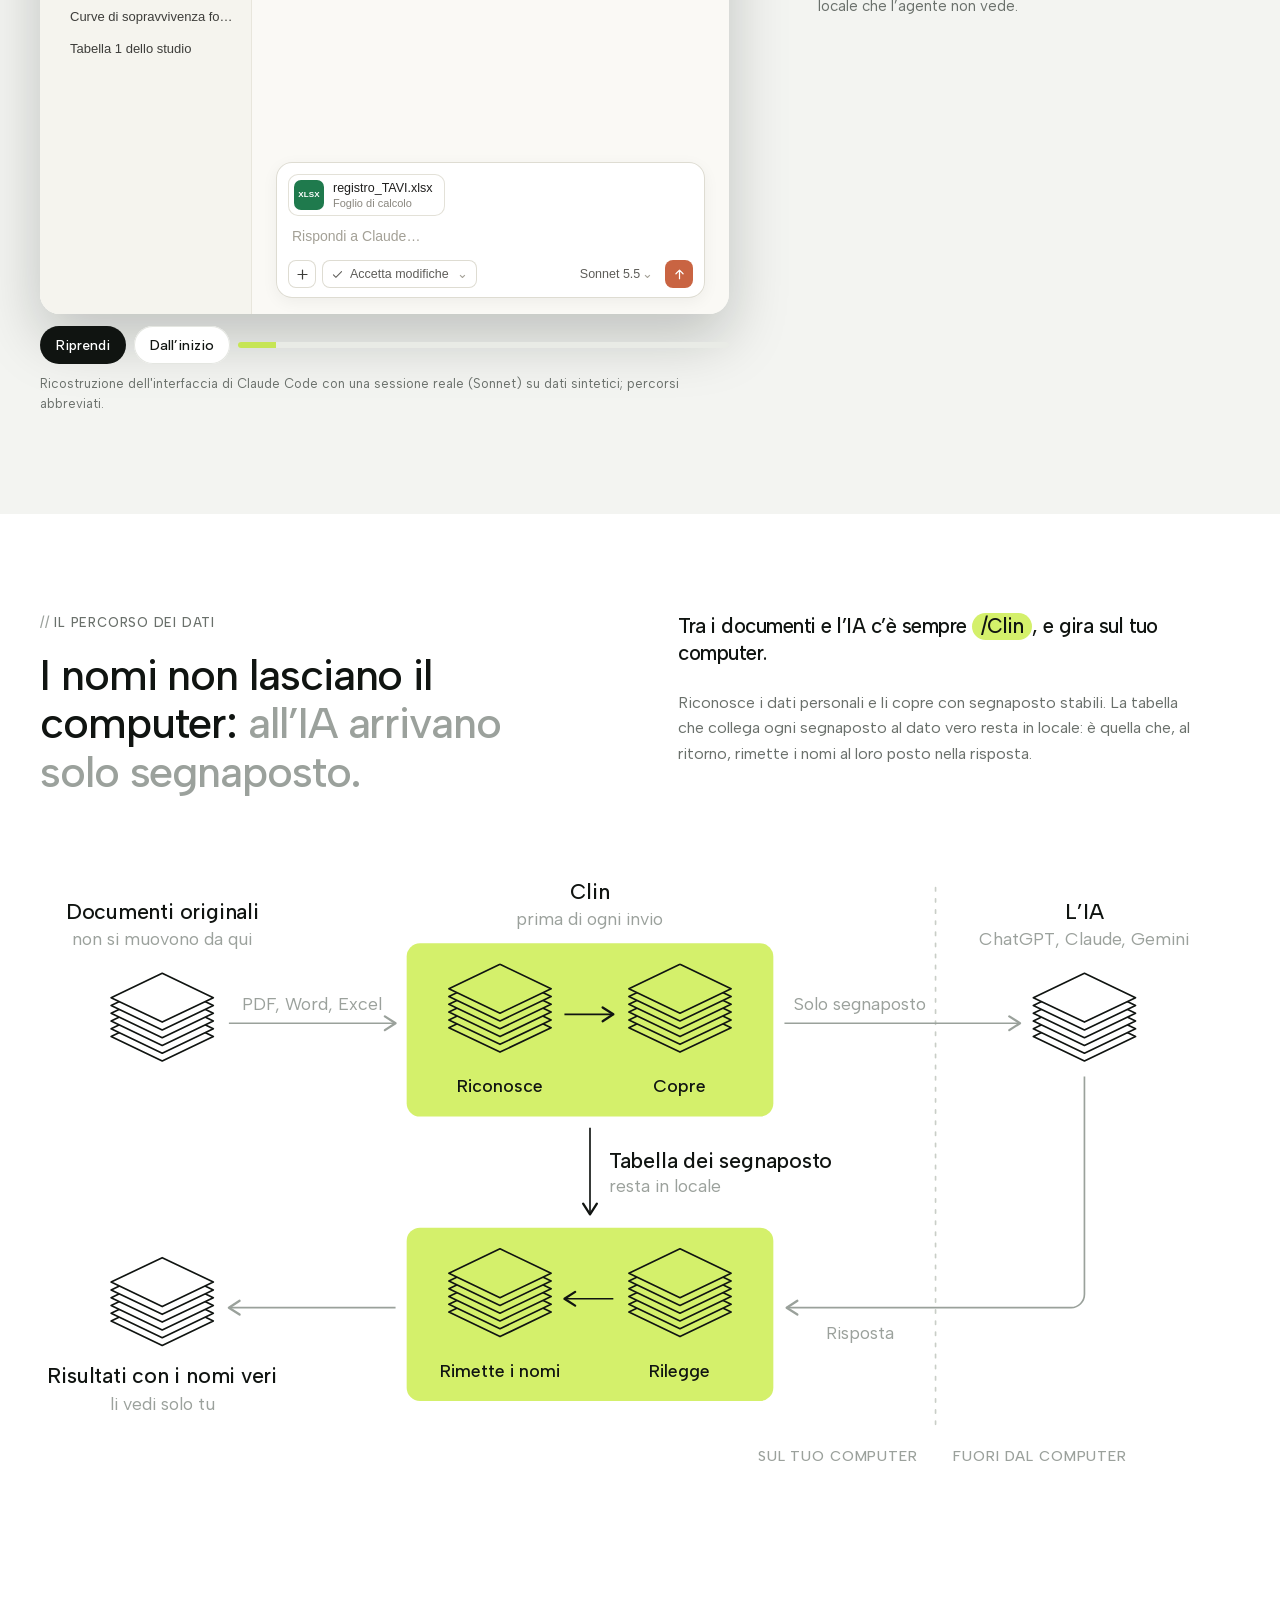
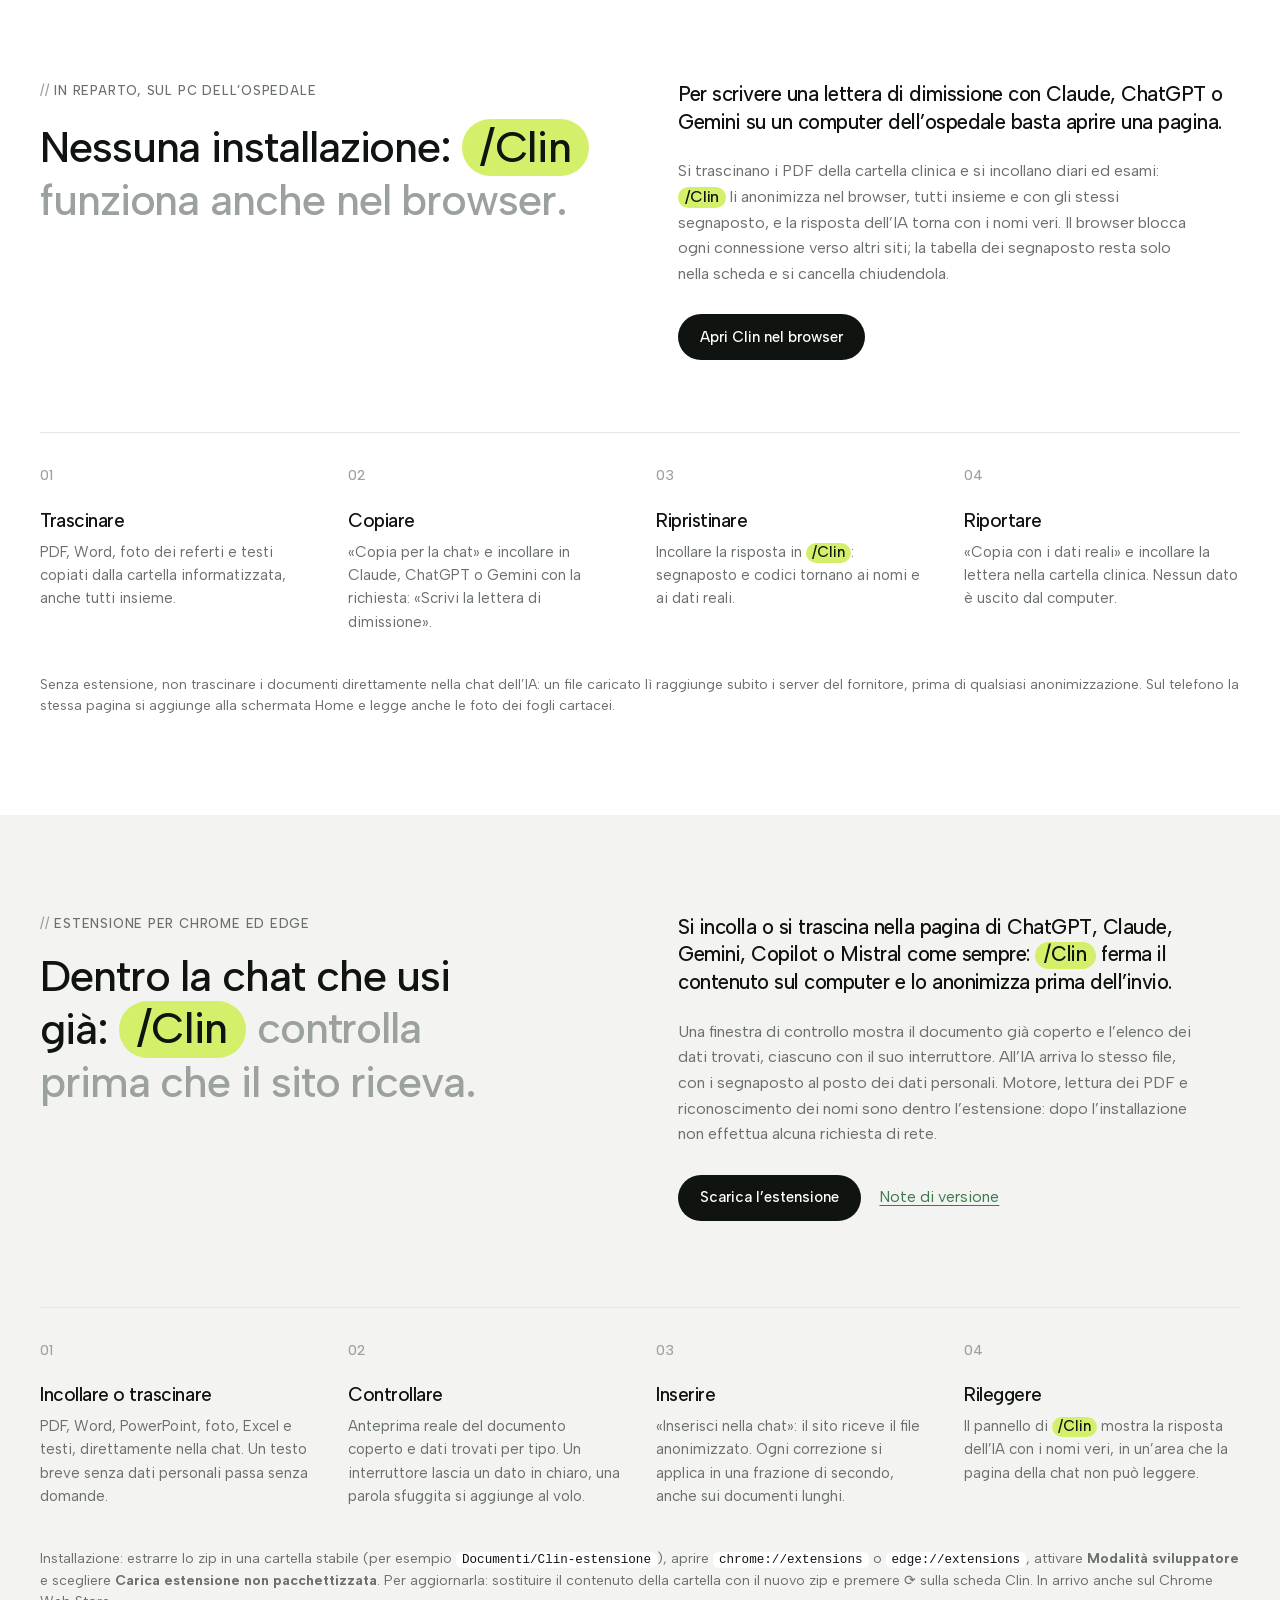
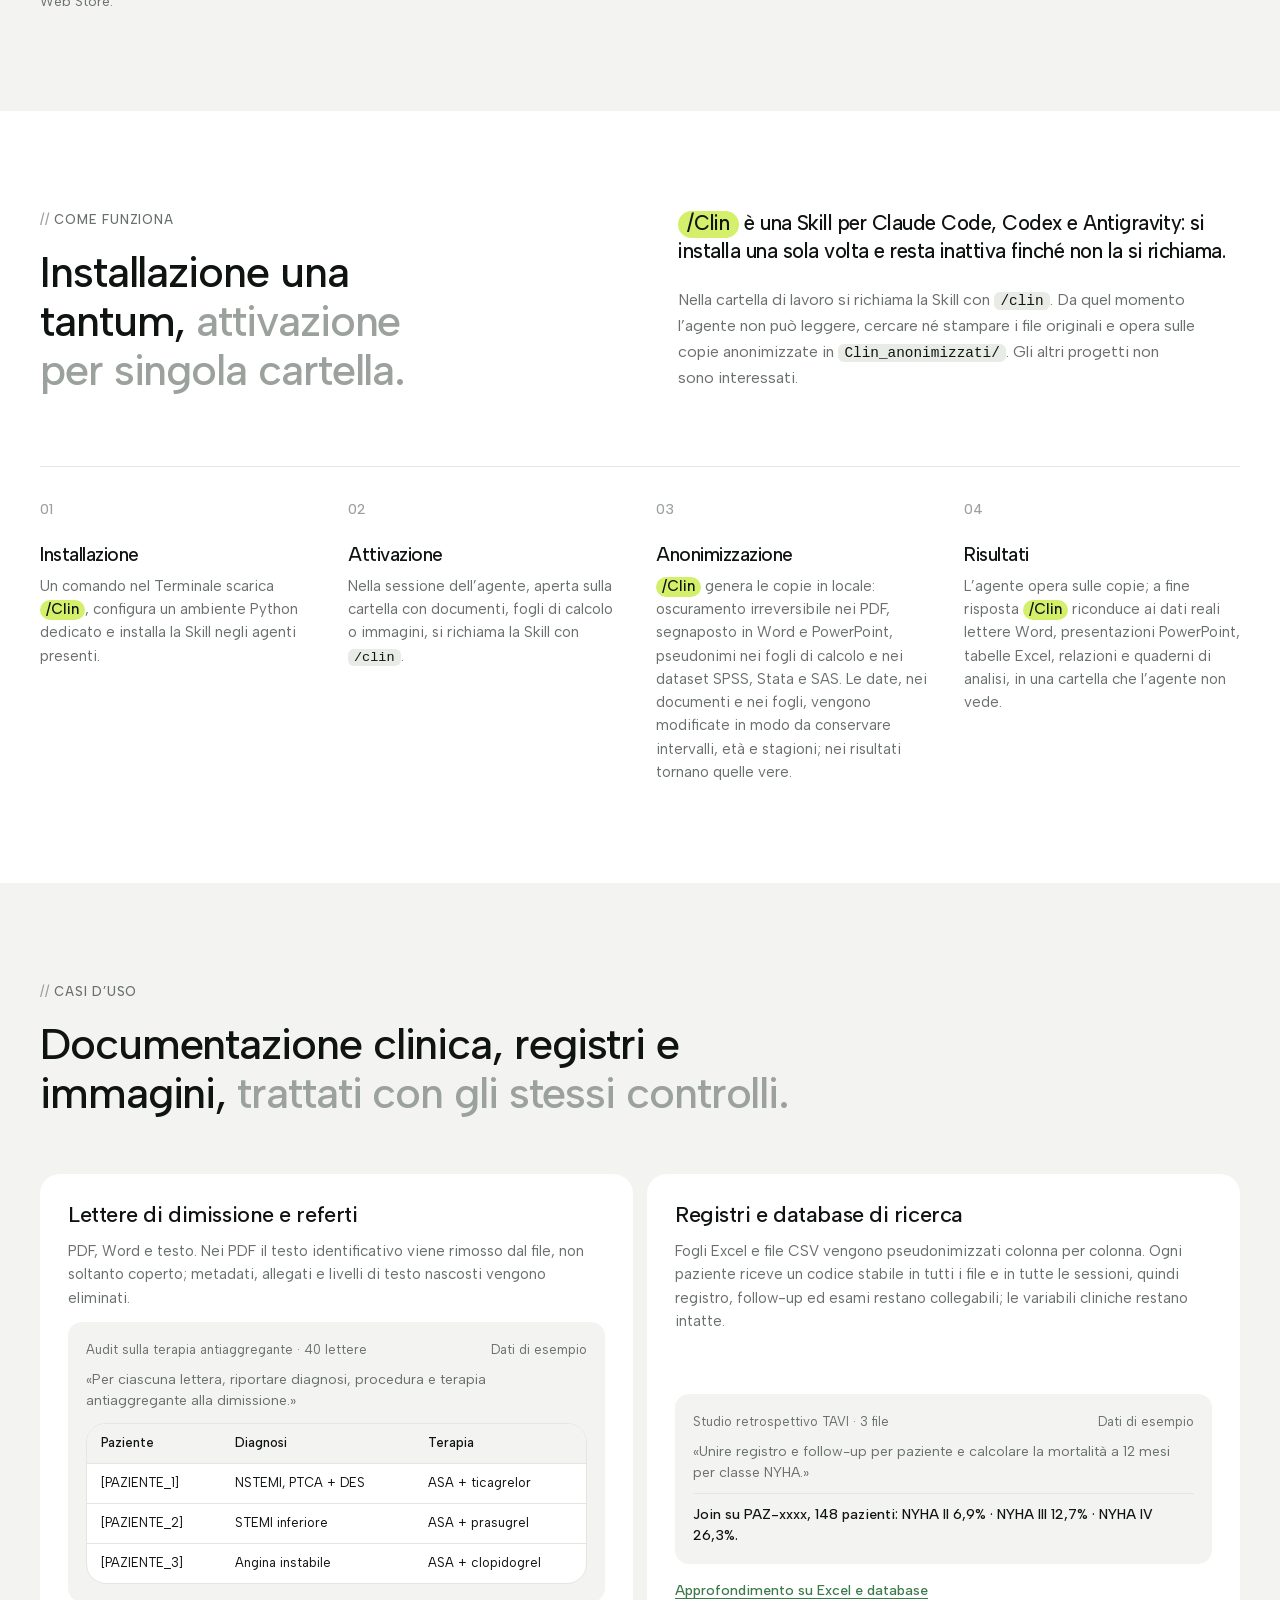
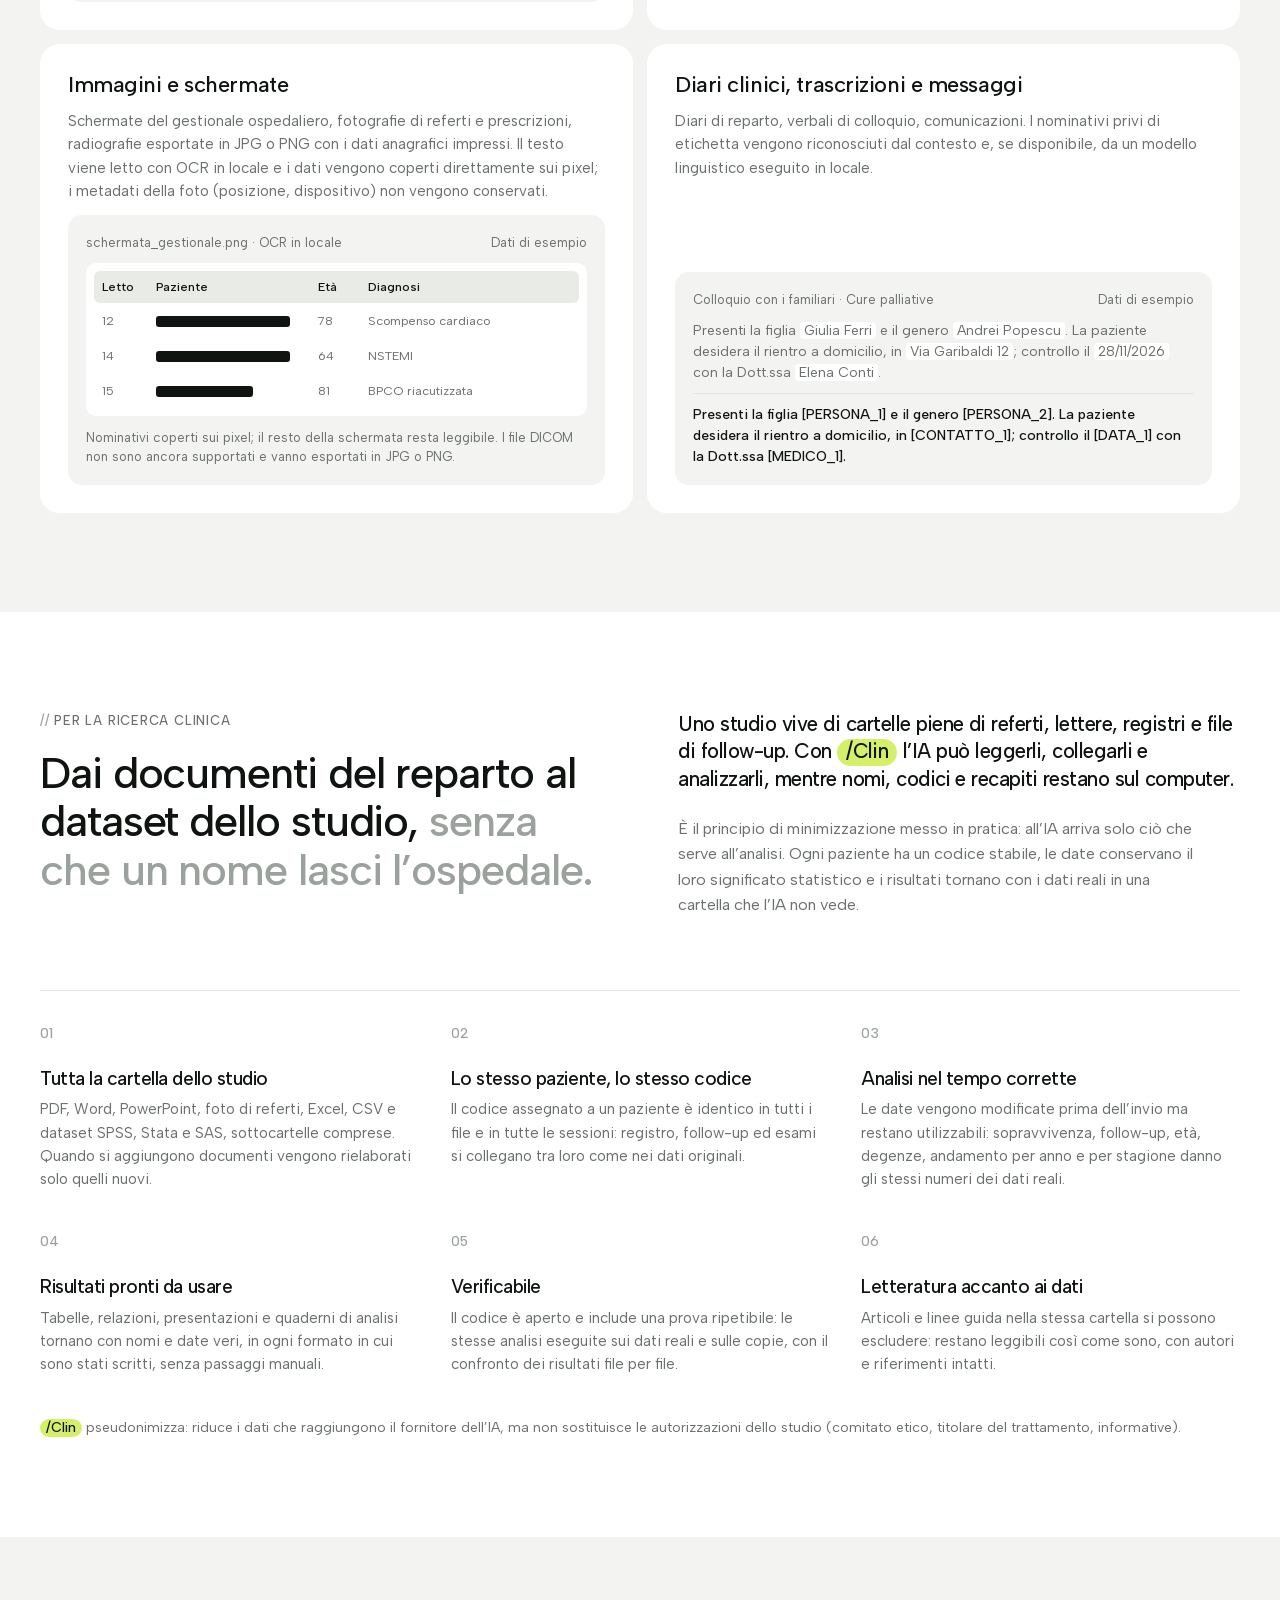
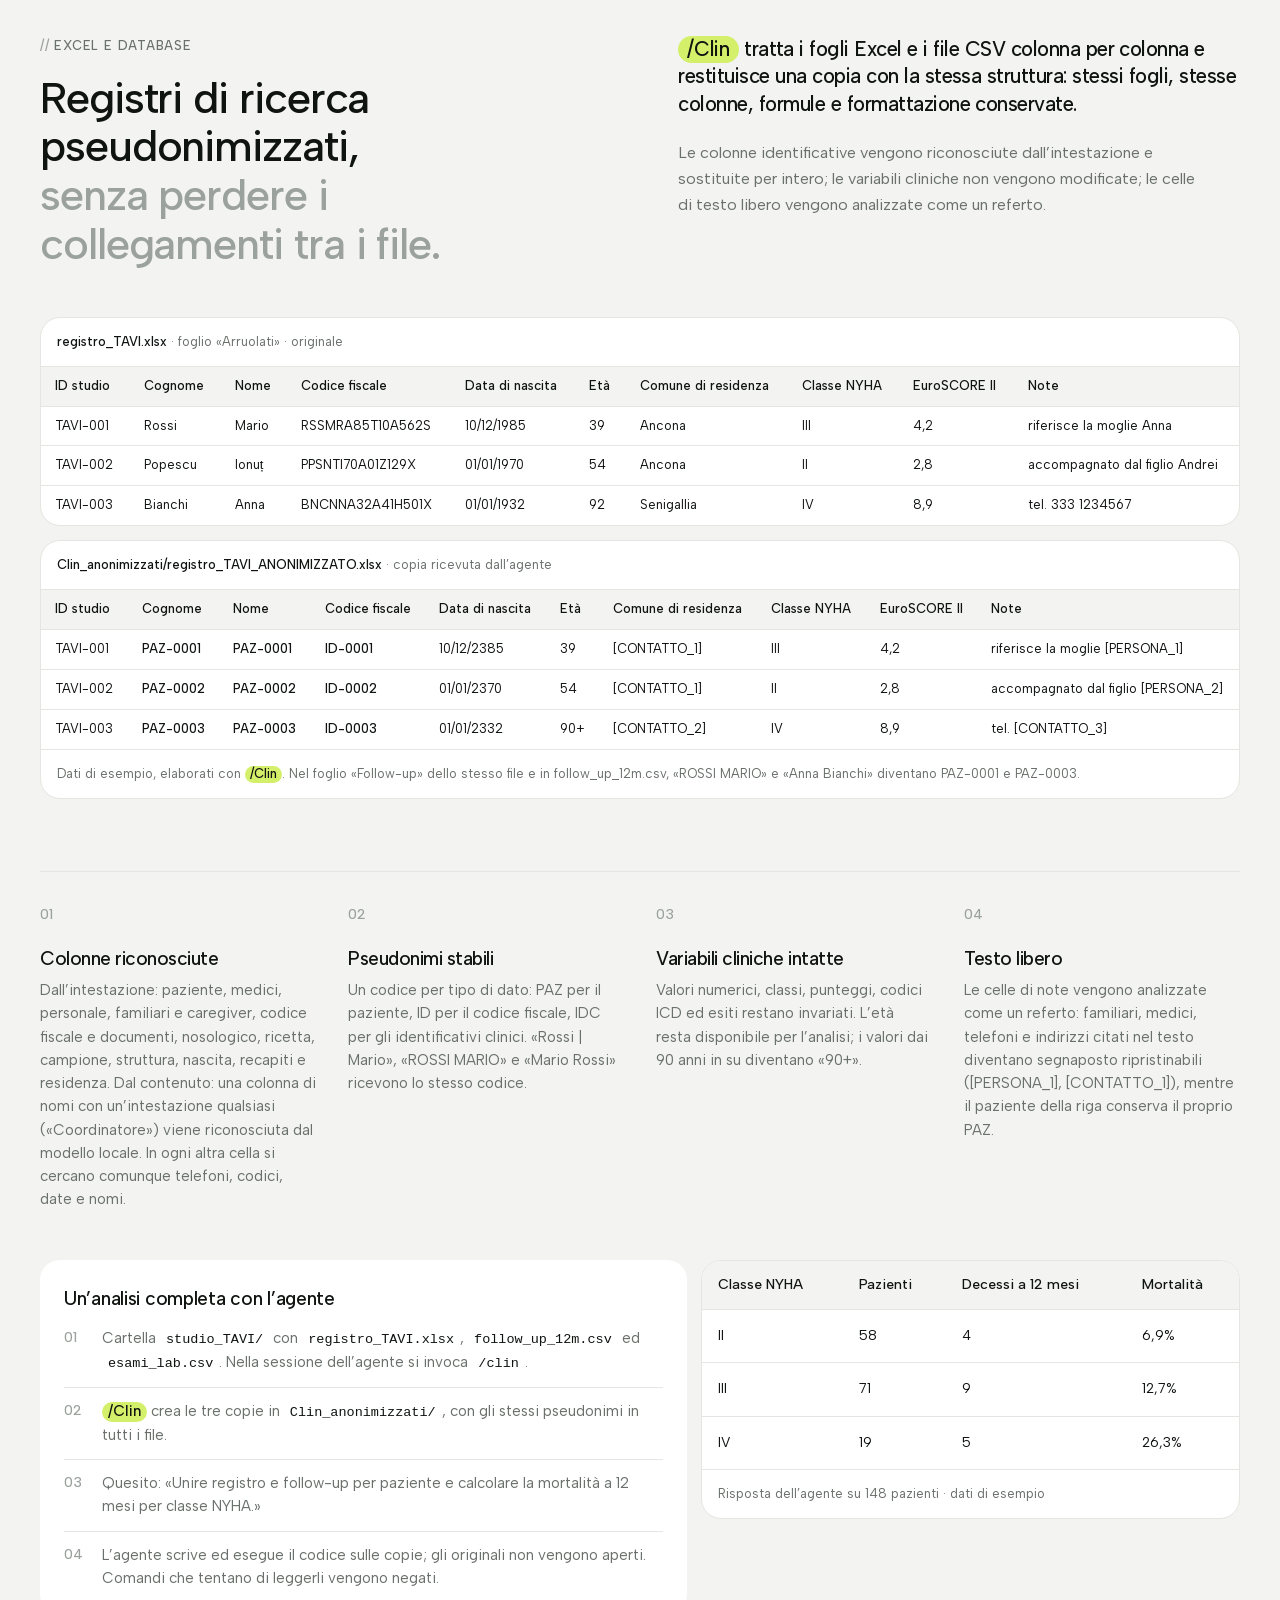
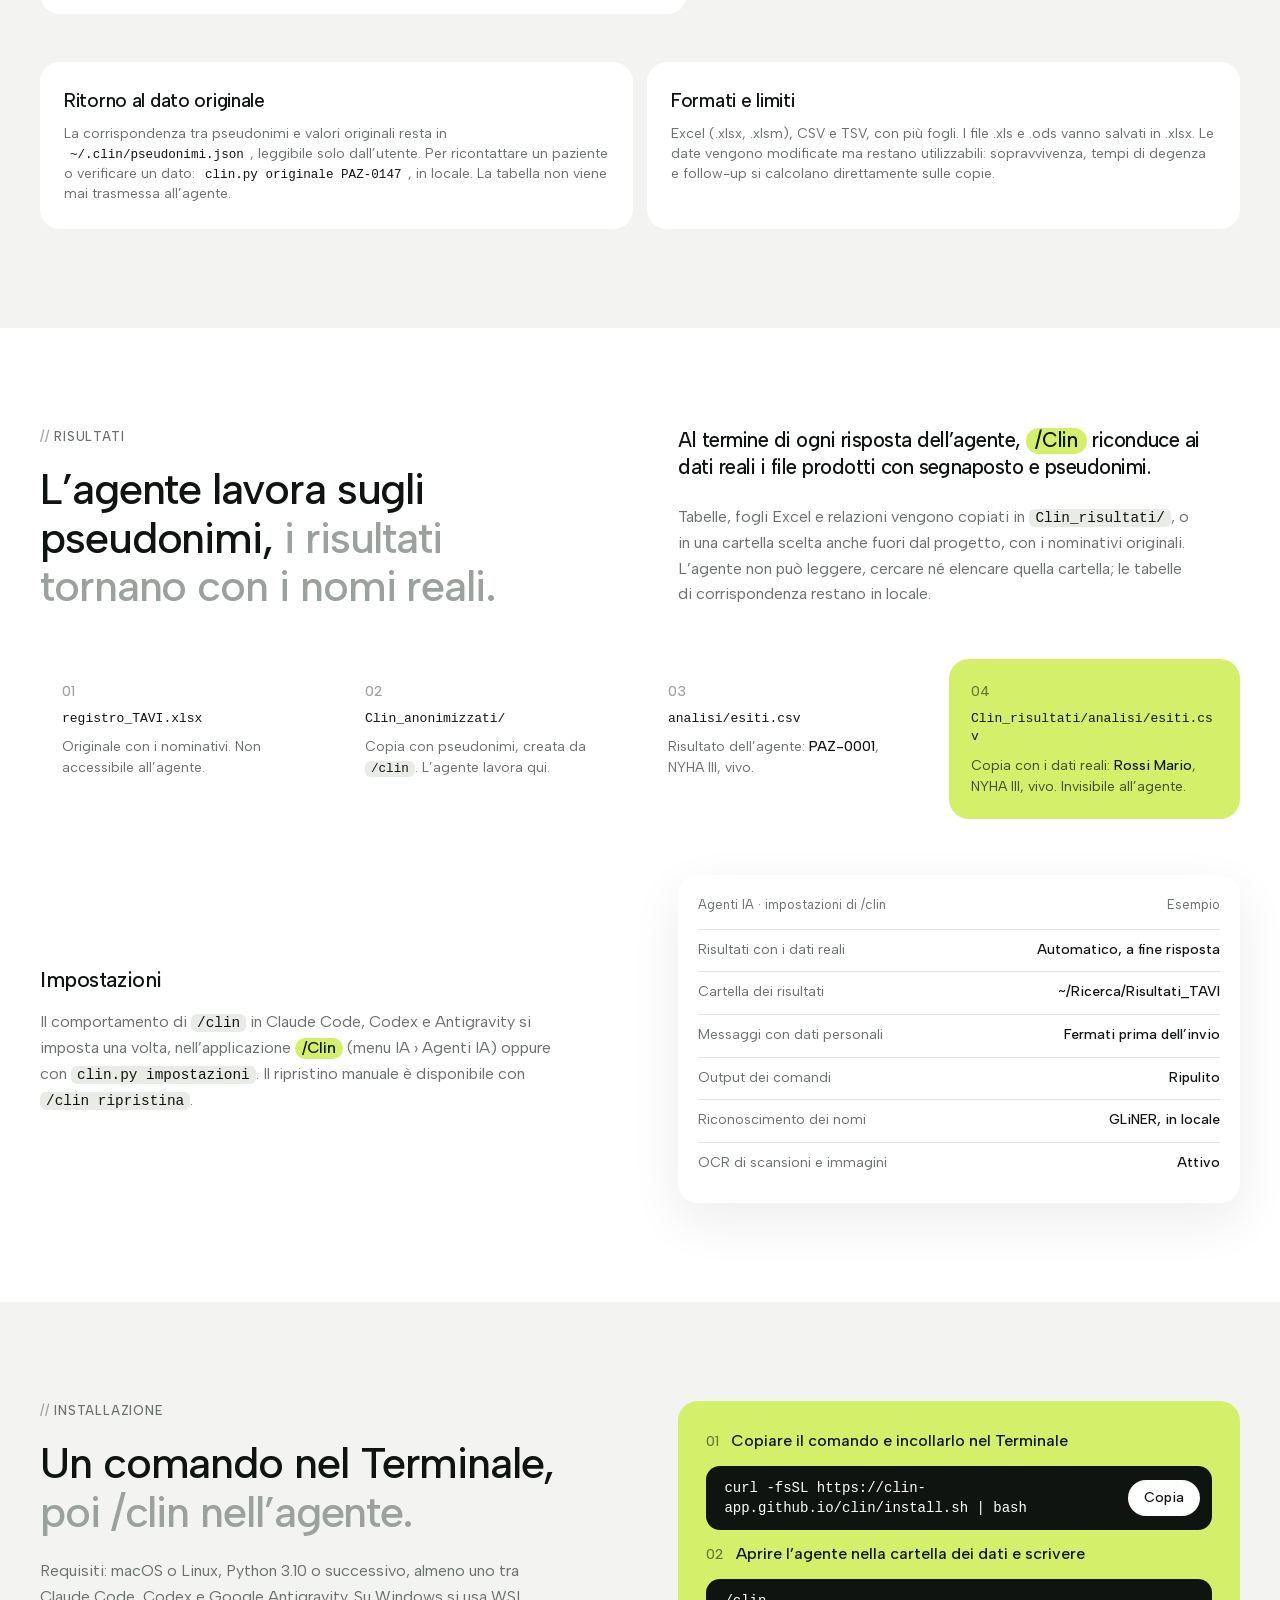
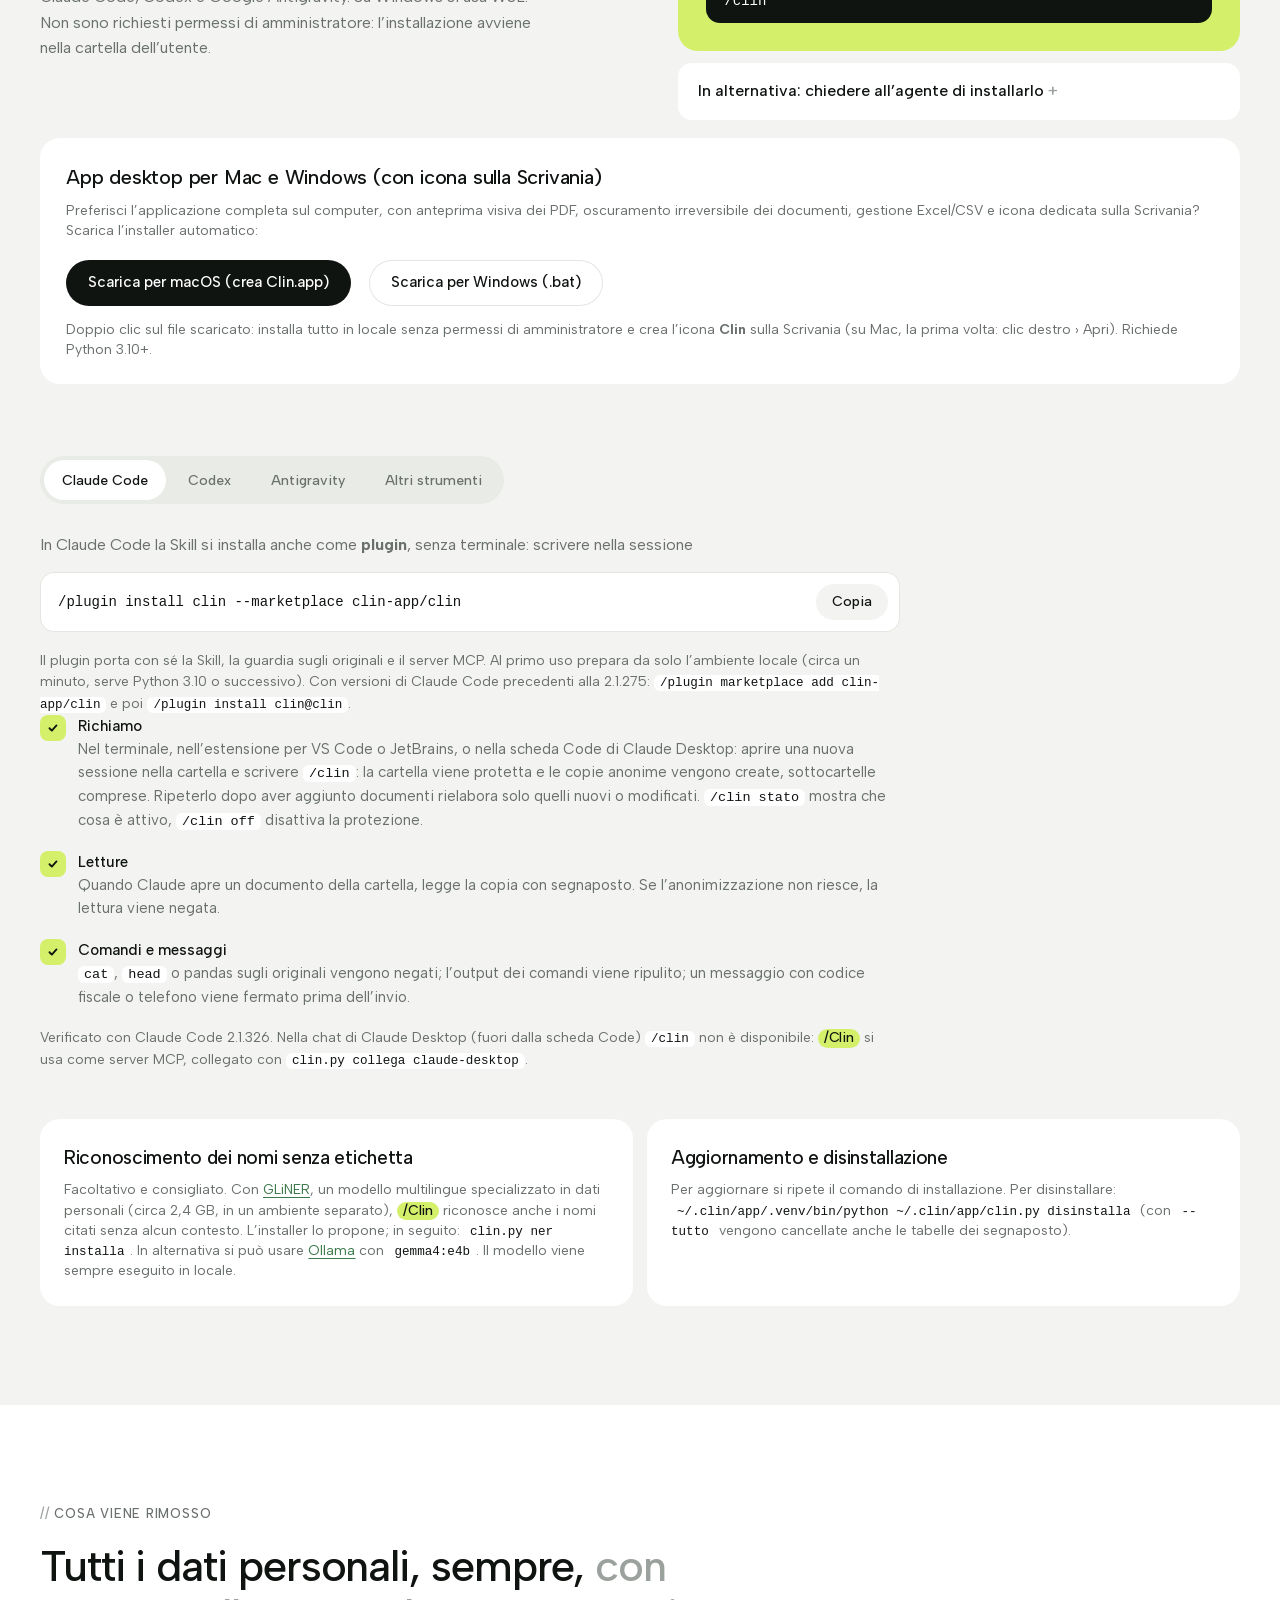
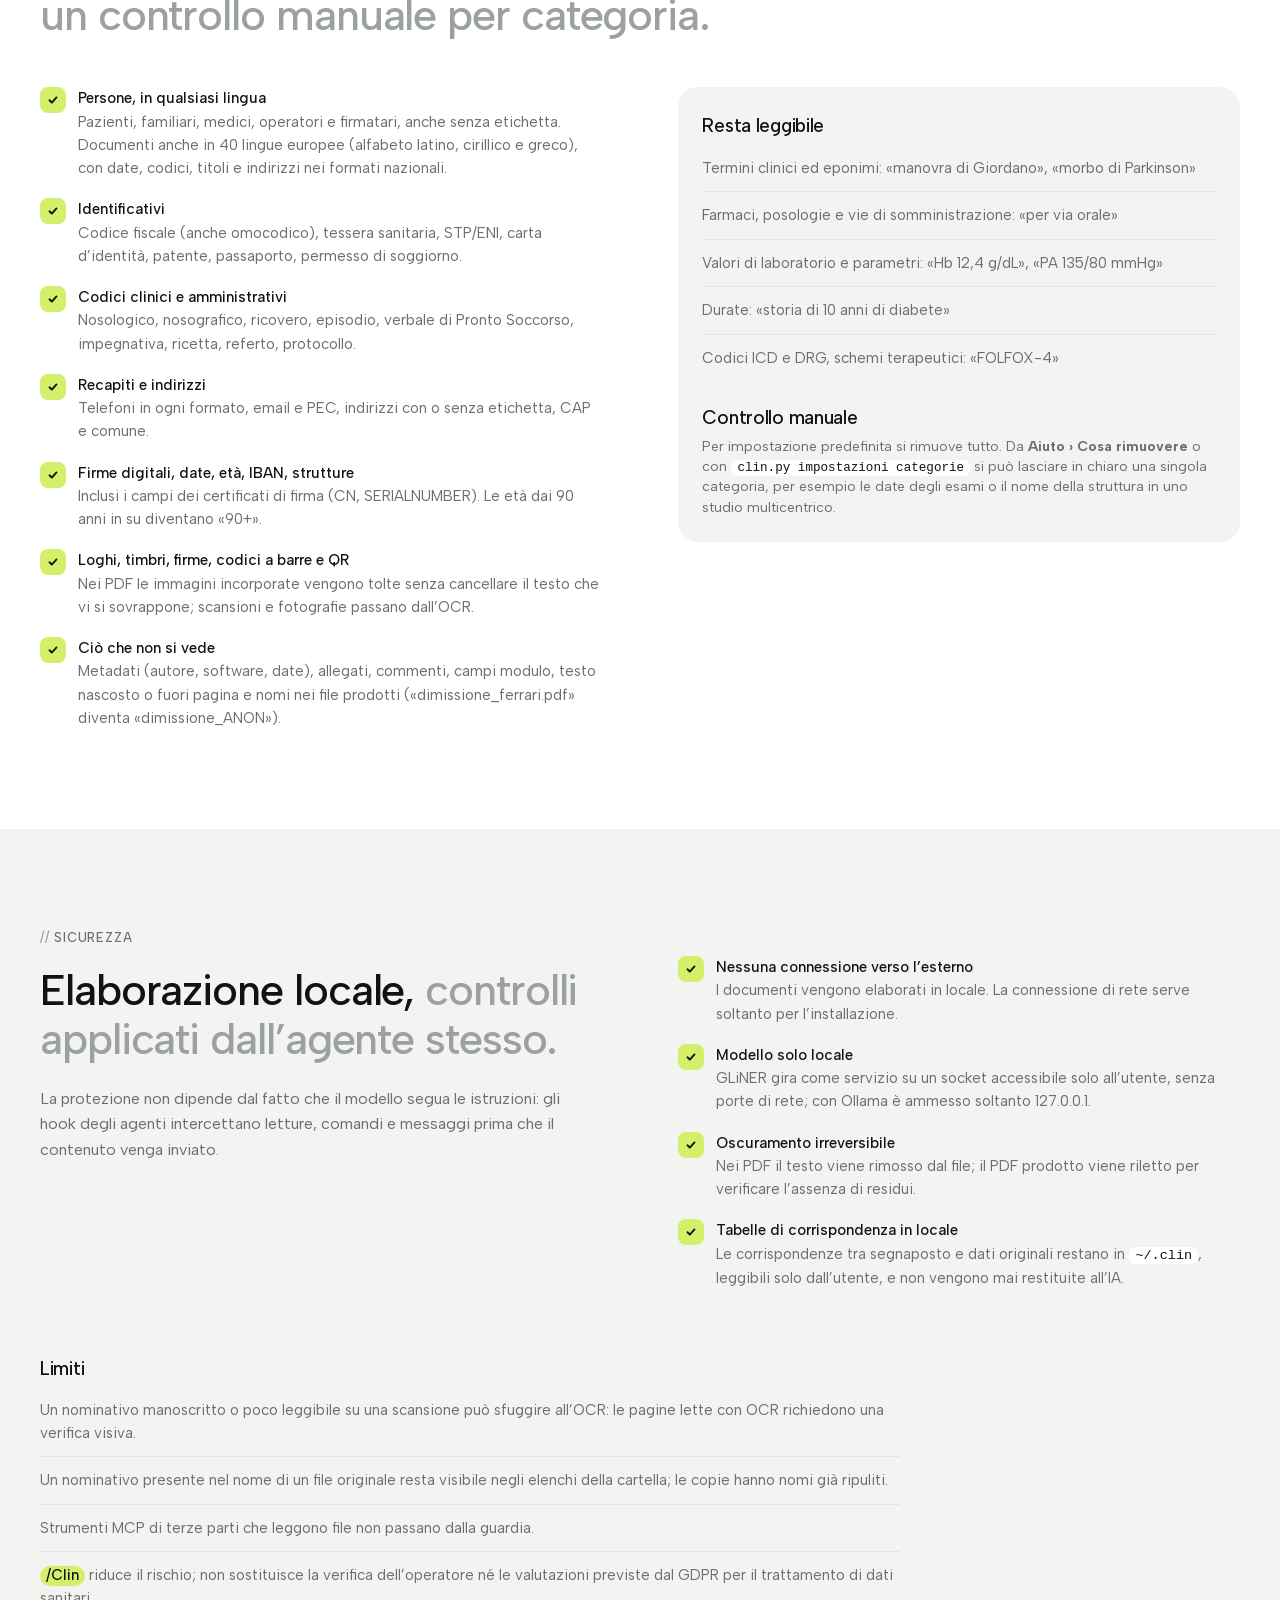
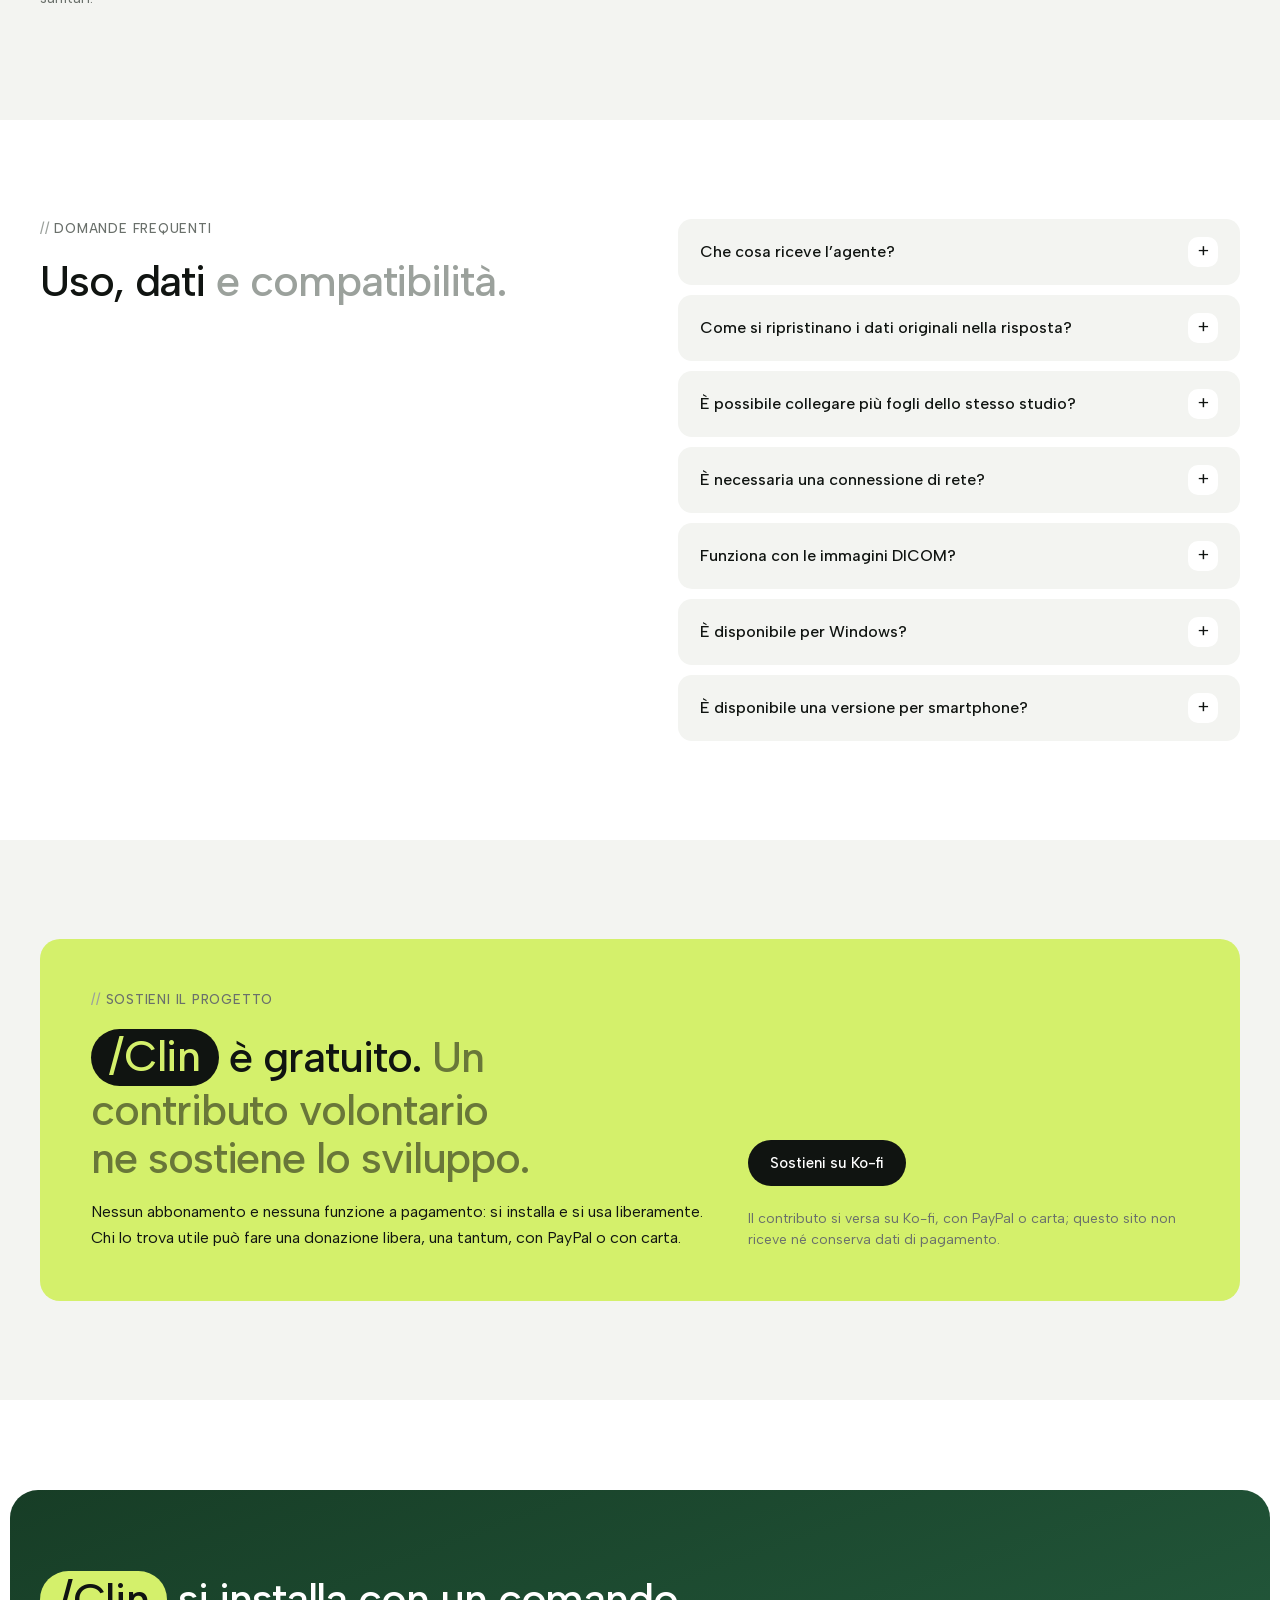
==== commit ff33844c: "Sito: hero piu' pulita, figure solo negli spazi liberi - hero: tolto il flusso di dati fuori dalla s" ====
--- a/docs/index.html
+++ b/docs/index.html
@@ -8,7 +8,7 @@
   <link rel="icon" href="logo.svg" type="image/svg+xml">
   <link rel="preload" href="fonts/AlbertSans.woff2" as="font" type="font/woff2" crossorigin>
   <link rel="stylesheet" href="style.css?v=20261123a">
-  <link rel="stylesheet" href="clin.css?v=20261124h">
+  <link rel="stylesheet" href="clin.css?v=20261124l">
 </head>
 <body>
 
@@ -242,7 +242,6 @@
         <div>
           <span class="eyebrow">Come funziona</span>
           <h2>Installazione una tantum, <span>attivazione per singola cartella.</span></h2>
-          <canvas class="ascii-fig sec-fig" data-shape="fogli" aria-hidden="true"></canvas>
         </div>
         <div>
           <p class="lede"><span class="clin">/Clin</span> è una Skill per Claude Code, Codex e Antigravity: si installa una sola volta e resta inattiva finché non la si richiama.</p>
@@ -330,7 +329,6 @@
         <div>
           <span class="eyebrow">Per la ricerca clinica</span>
           <h2>Dai documenti del reparto al dataset dello studio, <span>senza che un nome lasci l’ospedale.</span></h2>
-          <canvas class="ascii-fig sec-fig" data-shape="molecola" aria-hidden="true"></canvas>
         </div>
         <div>
           <p class="lede">Uno studio vive di cartelle piene di referti, lettere, registri e file di follow-up. Con <span class="clin">/Clin</span> l’IA può leggerli, collegarli e analizzarli, mentre nomi, codici e recapiti restano sul computer.</p>
@@ -356,7 +354,6 @@
         <div>
           <span class="eyebrow">Excel e database</span>
           <h2>Registri di ricerca pseudonimizzati, <span>senza perdere i collegamenti tra i file.</span></h2>
-          <canvas class="ascii-fig sec-fig" data-shape="archivio" aria-hidden="true"></canvas>
         </div>
         <div>
           <p class="lede"><span class="clin">/Clin</span> tratta i fogli Excel e i file CSV colonna per colonna e restituisce una copia con la stessa struttura: stessi fogli, stesse colonne, formule e formattazione conservate.</p>
@@ -600,7 +597,6 @@
           <span class="eyebrow">Sicurezza</span>
           <h2>Elaborazione locale, <span>controlli applicati dall’agente stesso.</span></h2>
           <p class="sub">La protezione non dipende dal fatto che il modello segua le istruzioni: gli hook degli agenti intercettano letture, comandi e messaggi prima che il contenuto venga inviato.</p>
-          <canvas class="ascii-fig sec-fig" data-shape="lucchetto" aria-hidden="true"></canvas>
         </div>
         <ul class="checks">
           <li><span><b>Nessuna connessione verso l’esterno</b>I documenti vengono elaborati in locale. La connessione di rete serve soltanto per l’installazione.</span></li>
@@ -610,6 +606,7 @@
         </ul>
       </div>
       <div class="limits">
+        <canvas class="ascii-fig sec-fig" data-shape="lucchetto" aria-hidden="true"></canvas>
         <h3>Limiti</h3>
         <ul class="plainlist">
           <li>Un nominativo manoscritto o poco leggibile su una scansione può sfuggire all’OCR: le pagine lette con OCR richiedono una verifica visiva.</li>
@@ -628,6 +625,7 @@
         <div>
           <span class="eyebrow">Domande frequenti</span>
           <h2>Uso, dati <span>e compatibilità.</span></h2>
+          <canvas class="ascii-fig sec-fig" data-shape="archivio" aria-hidden="true"></canvas>
         </div>
         <div class="faq">
           <details><summary>Che cosa riceve l’agente?</summary><p>Testo con segnaposto stabili ([PAZIENTE_1], [ID_1], [DATA_1]…) oppure fogli di calcolo con pseudonimi (PAZ-0001). A ogni persona corrisponde sempre lo stesso segnaposto, quindi l’analisi resta coerente.</p></details>
@@ -676,7 +674,7 @@
   <span class="wordmark" aria-hidden="true">/Clin</span>
 </footer>
 
-<script src="hero-stage.js?v=20261124e" defer></script>
+<script src="hero-stage.js?v=20261124g" defer></script>
 <!-- Ko-fi e richiesta di donazione a ogni download: configurati in web/dona.js -->
 <script type="module" src="app/dona.js"></script>
 <script src="hero-ascii.js?v=20261123b" defer></script>
@@ -713,6 +711,6 @@
   })();
 </script>
 <script src="nav.js" defer></script>
-<script src="ascii-fig.js?v=20261124i" defer></script>
+<script src="ascii-fig.js?v=20261124l" defer></script>
 </body>
 </html>
--- a/docs/clin.css
+++ b/docs/clin.css
@@ -24,17 +24,6 @@
 .hero-ascii { position: absolute; inset: 0; z-index: -2; pointer-events: none; }
 
 .hero-stage { position: relative; width: min(560px, 100%); justify-self: end; }
-.hero-stage .stage-card { position: relative; z-index: 1; }
-/* flusso di dati che entra nella scheda da sinistra (hero-stage.js) */
-.stage-stream { position: absolute; z-index: 2; top: 0; right: calc(100% - 26px); width: min(380px, 30vw); height: 100%; pointer-events: none; }
-@media (max-width: 1100px), (prefers-reduced-motion: reduce) { .stage-stream { display: none; } }
-/* sul computer il testo si stringe e lascia fra titolo e scheda la corsia del flusso */
-@media (min-width: 1101px) {
-  .hero-grid { grid-template-columns: minmax(0, 520px) minmax(0, 1fr); }
-  .hero h1 { font-size: clamp(44px, 4.4vw, 62px); }
-  .hero-stage { width: min(490px, 100%); }
-  .stage-stream { width: min(260px, 18vw); }
-}
 .stage-card { padding: 18px 18px 14px; }
 .stage-head { display: flex; justify-content: space-between; align-items: center; gap: 12px; font-size: 13px; color: var(--ink-2); }
 .stage-file { font: 500 13px ui-monospace, "SF Mono", Menlo, monospace; color: var(--ink); }
@@ -46,8 +35,15 @@
 .stage-body { position: relative; min-height: 318px; padding: 16px 16px 12px; border-radius: 14px; background: var(--soft); overflow: hidden; transition: opacity .4s; }
 .stage-body.out { opacity: 0; }
 .stage-foot { margin: 10px 2px 0; font-size: 12px; color: var(--ink-3); }
-.stage-scan { position: absolute; top: 0; bottom: 0; left: 0; width: 72px; margin-left: -72px; opacity: 0; pointer-events: none;
-  background: linear-gradient(90deg, rgba(212, 240, 107, 0) 0%, rgba(212, 240, 107, .4) 100%); border-right: 2px solid var(--lime-2); transition: opacity .3s; }
+/* fascio che attraversa la scheda: linea luminosa, alone e una scia di polvere che sfuma a sinistra */
+.stage-scan { position: absolute; top: 0; bottom: 0; left: 0; width: 120px; margin-left: -120px; opacity: 0; pointer-events: none; transition: opacity .3s;
+  background: linear-gradient(90deg, rgba(212, 240, 107, 0) 0%, rgba(212, 240, 107, .14) 70%, rgba(212, 240, 107, .38) 100%); }
+.stage-scan::before { content: ""; position: absolute; inset: 0; opacity: .9;
+  background: radial-gradient(circle, #9fc23a 0 1px, transparent 1.4px) 0 0 / 9px 11px, radial-gradient(circle, #b9dc4c 0 .8px, transparent 1.2px) 4px 6px / 13px 7px;
+  -webkit-mask: linear-gradient(90deg, transparent 0%, #000 85%); mask: linear-gradient(90deg, transparent 0%, #000 85%);
+  animation: scan-dust .6s steps(4) infinite; }
+.stage-scan::after { content: ""; position: absolute; top: 0; bottom: 0; right: -1px; width: 2px; background: #c6e555; box-shadow: 0 0 10px 2px rgba(198, 229, 85, .8), 0 0 28px 6px rgba(212, 240, 107, .45); }
+@keyframes scan-dust { to { background-position: 0 -11px, 4px 13px; } }
 .stage-scan.on { opacity: 1; }
 .pii { display: inline-block; padding: 0 5px; border-radius: 6px; background: rgba(16, 20, 17, .07); font: 500 .92em/1.45 ui-monospace, "SF Mono", Menlo, monospace; color: var(--ink); white-space: nowrap; transition: opacity .18s, background .25s; }
 .pii.flip { opacity: 0; }
@@ -470,6 +466,12 @@
 @media (max-width: 640px) { .features.three { grid-template-columns: 1fr; } }
 .features + .note { margin-top: 40px; }
 
-/* figure in caratteri accanto ai titoli di sezione (ascii-fig.js) */
-.sec-fig { display: block; width: min(440px, 100%); height: 320px; margin-top: 28px; }
-@media (max-width: 880px) { .sec-fig { height: 190px; margin: 18px auto 0; } }
+/* figure in caratteri (ascii-fig.js) solo dove la pagina ha gia' uno spazio vuoto: occupano quello spazio
+   e non altro (contain: size = nessun ingombro proprio, quindi le sezioni non cambiano altezza) */
+.sec-fig { display: block; contain: size; min-height: 0; pointer-events: none; }
+#domande .split > div:first-child { align-self: stretch; display: flex; flex-direction: column; }
+#domande .sec-fig { flex: 1 1 auto; width: min(380px, 100%); margin-top: 28px; max-height: 360px; }
+.limits { display: grid; grid-template-columns: minmax(0, 860px) minmax(0, 1fr); column-gap: 48px; max-width: none; }
+.limits > :not(.sec-fig) { grid-column: 1; }
+.limits .sec-fig { grid-column: 2; grid-row: 1 / span 2; width: 100%; height: 100%; max-height: 300px; align-self: center; }
+@media (max-width: 1000px) { .sec-fig { display: none; } .limits { display: block; max-width: 860px; } }
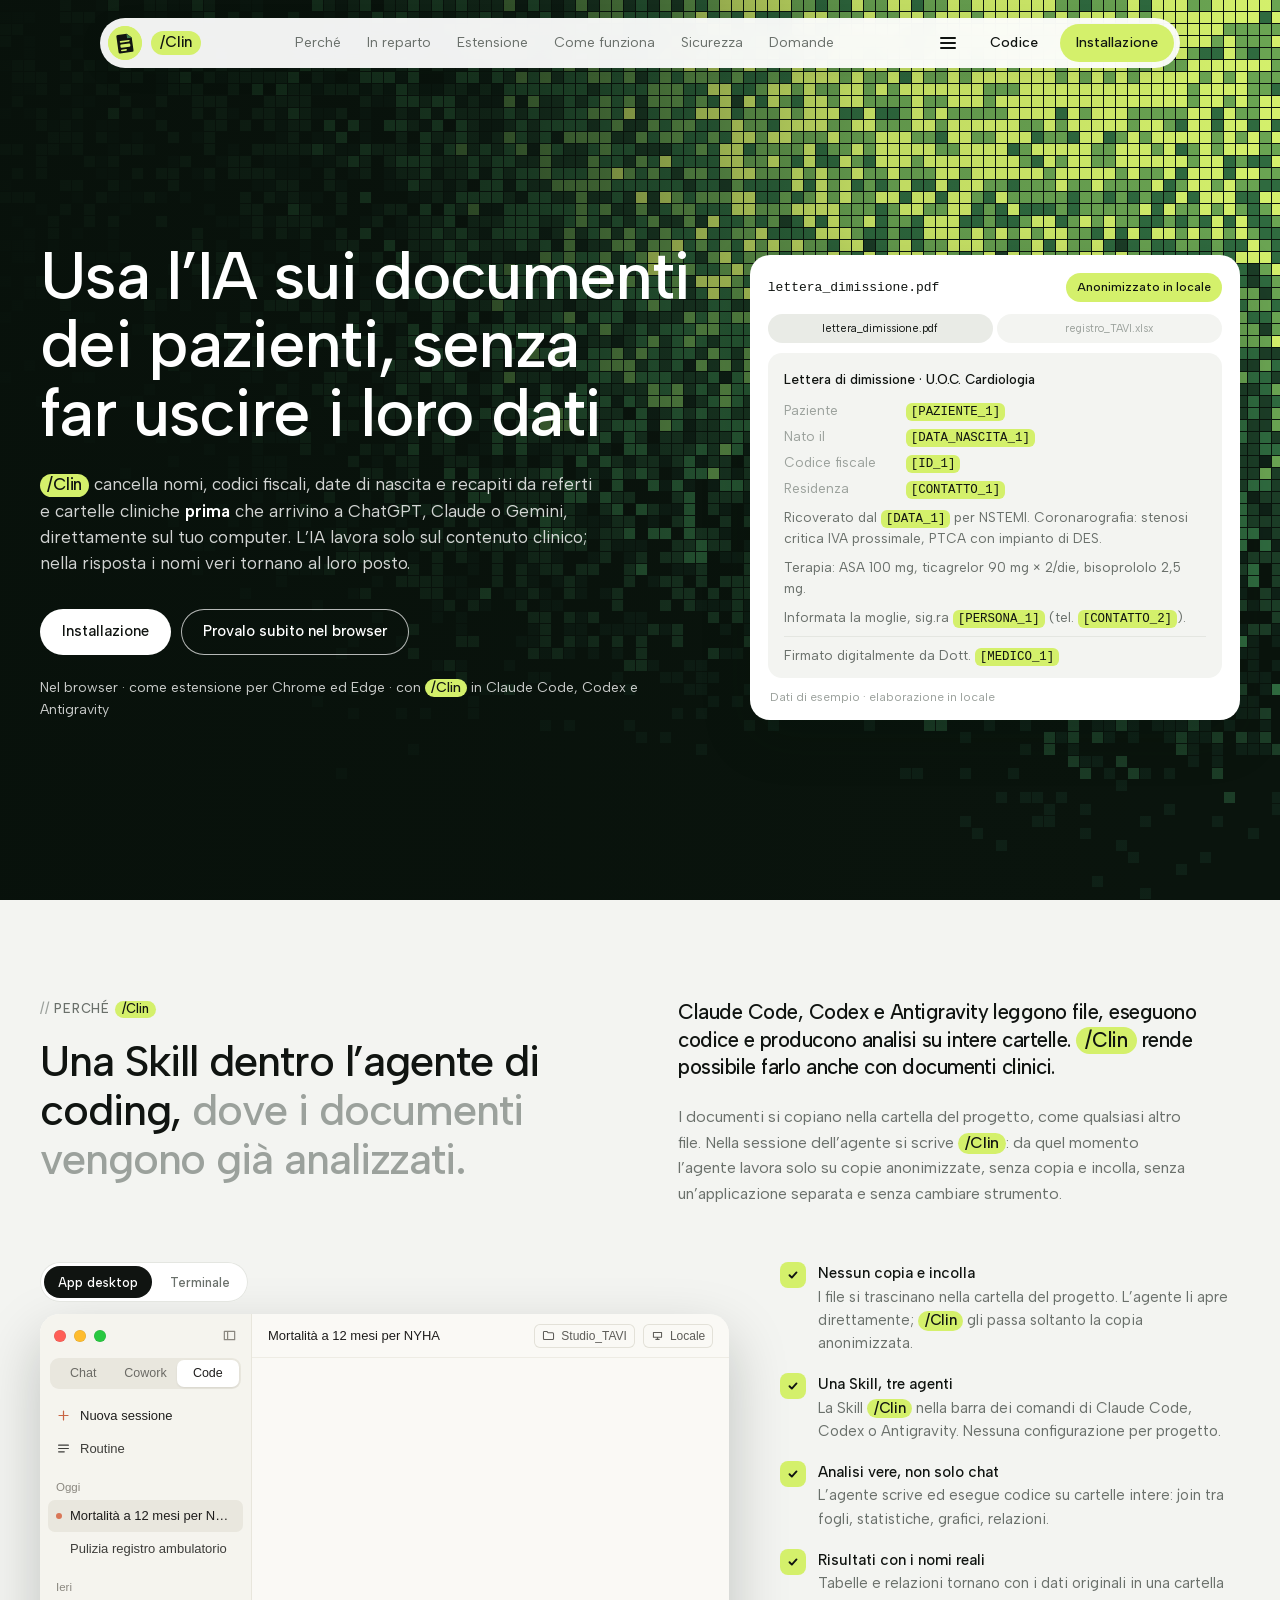
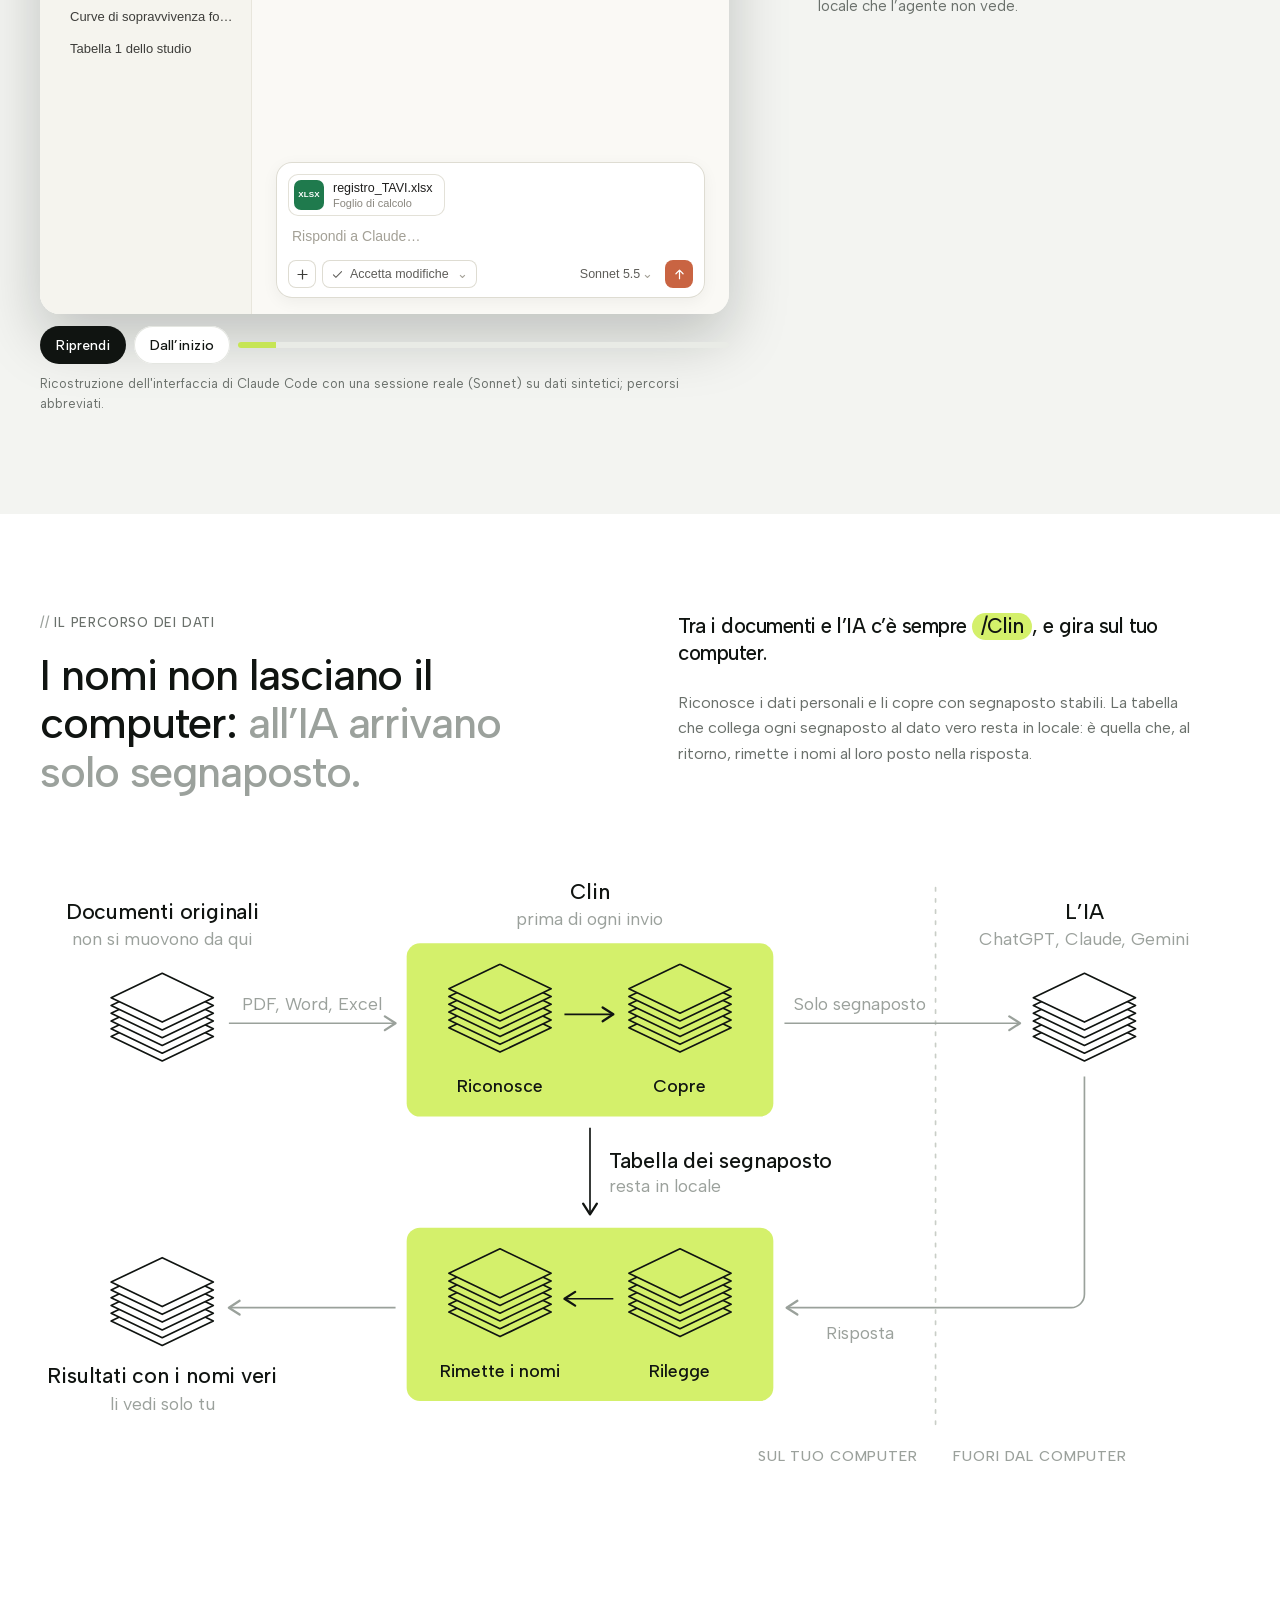
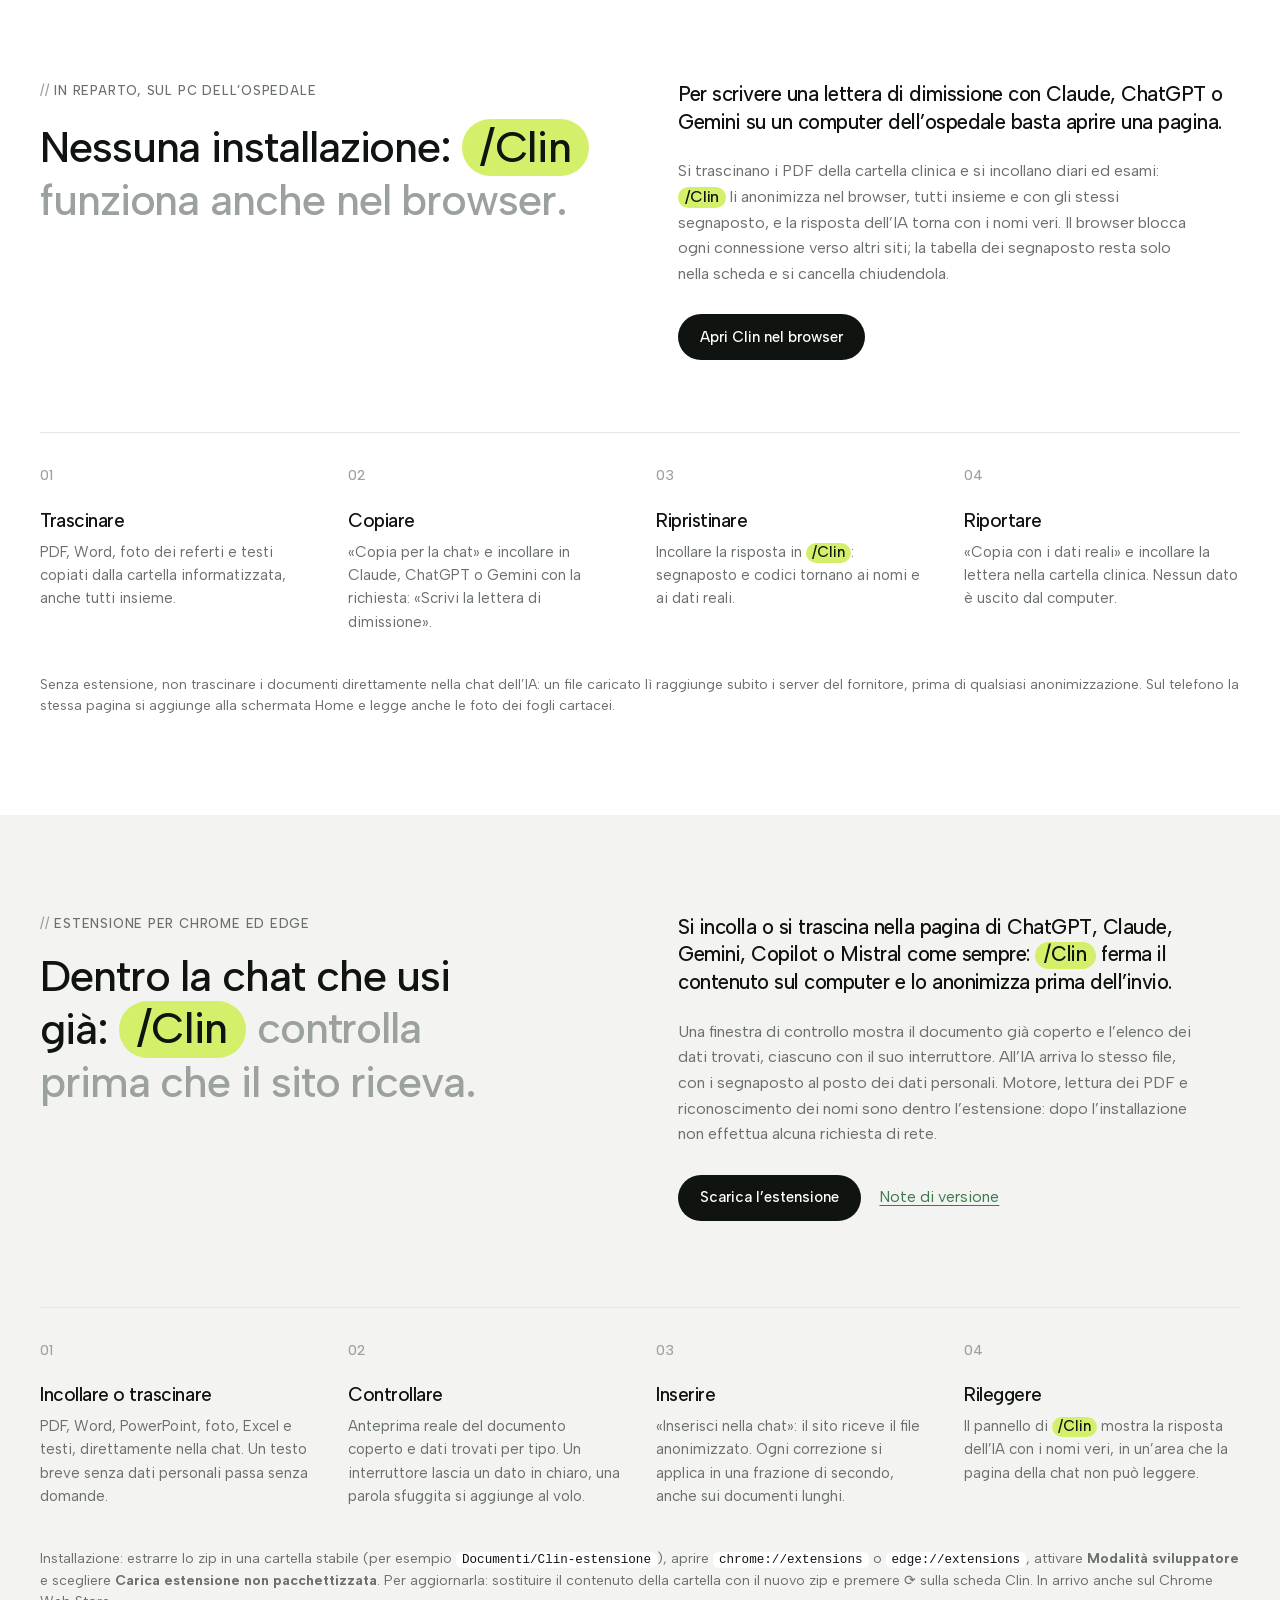
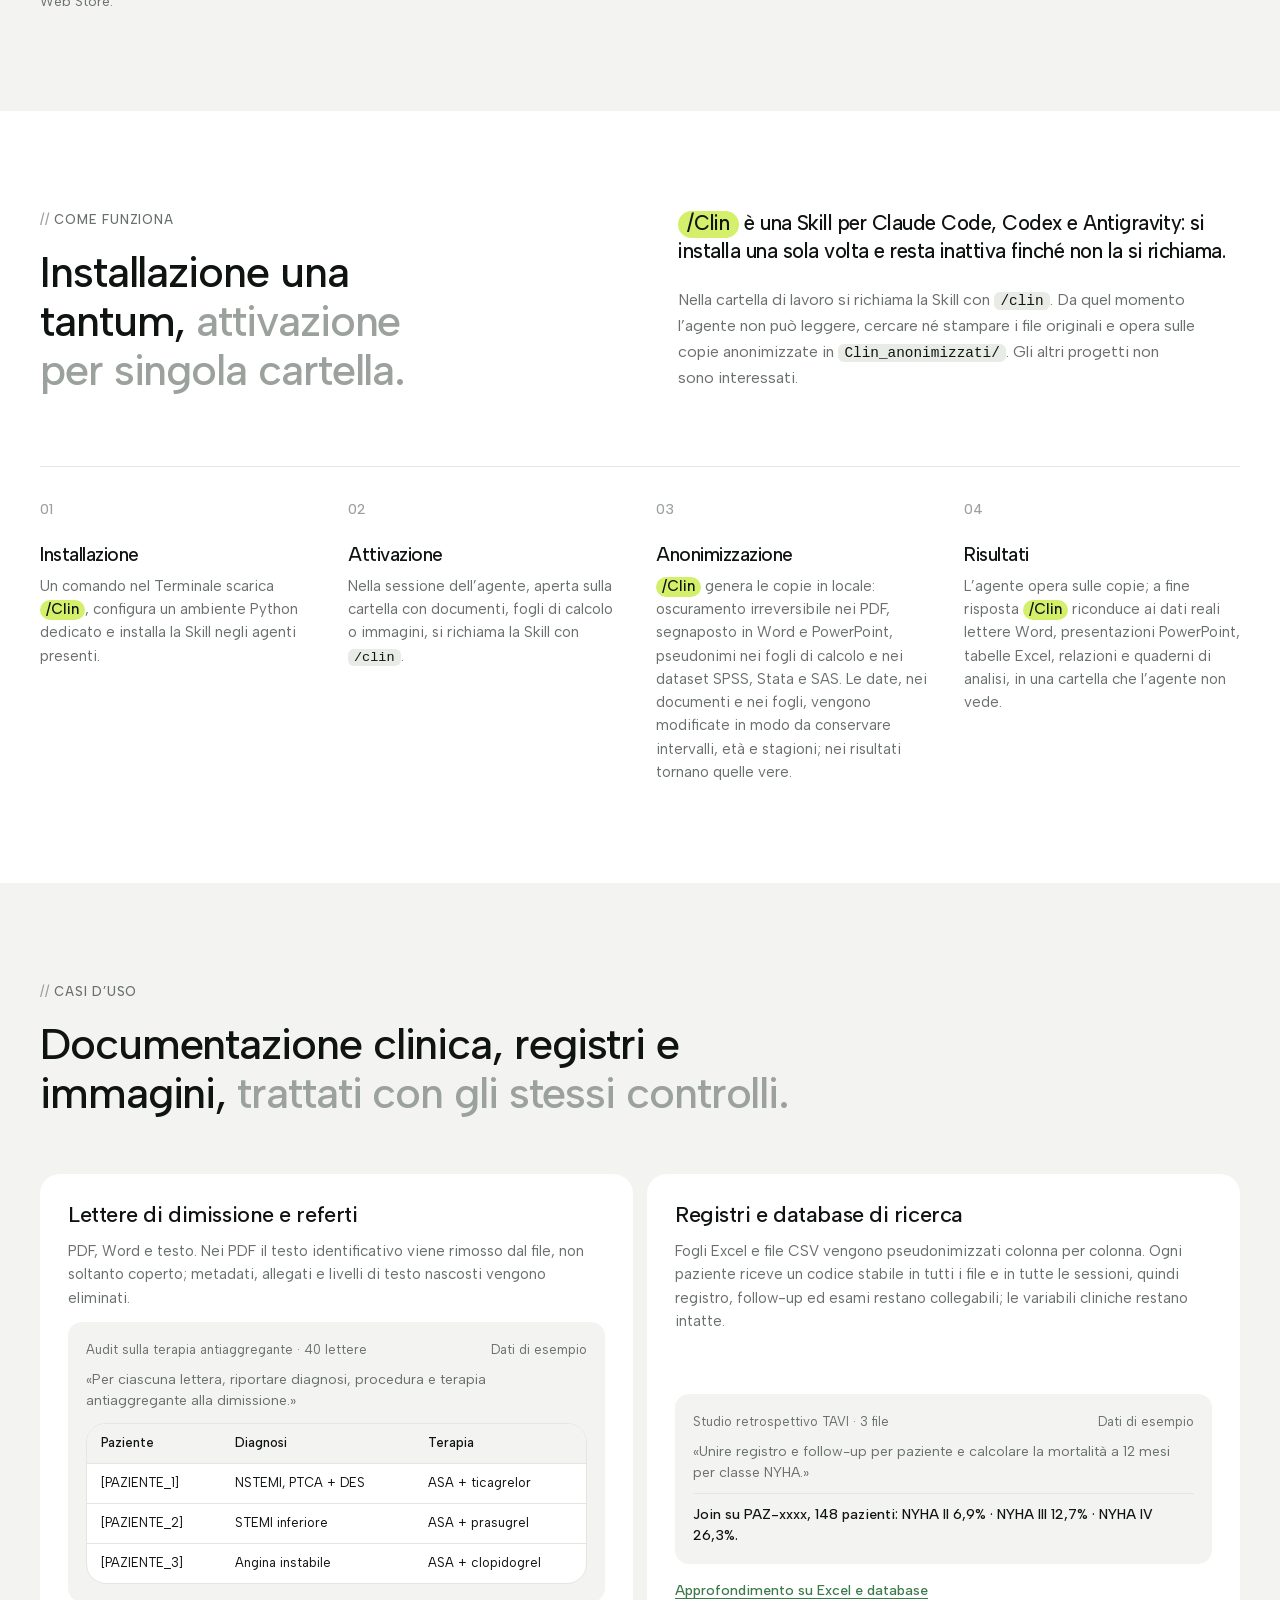
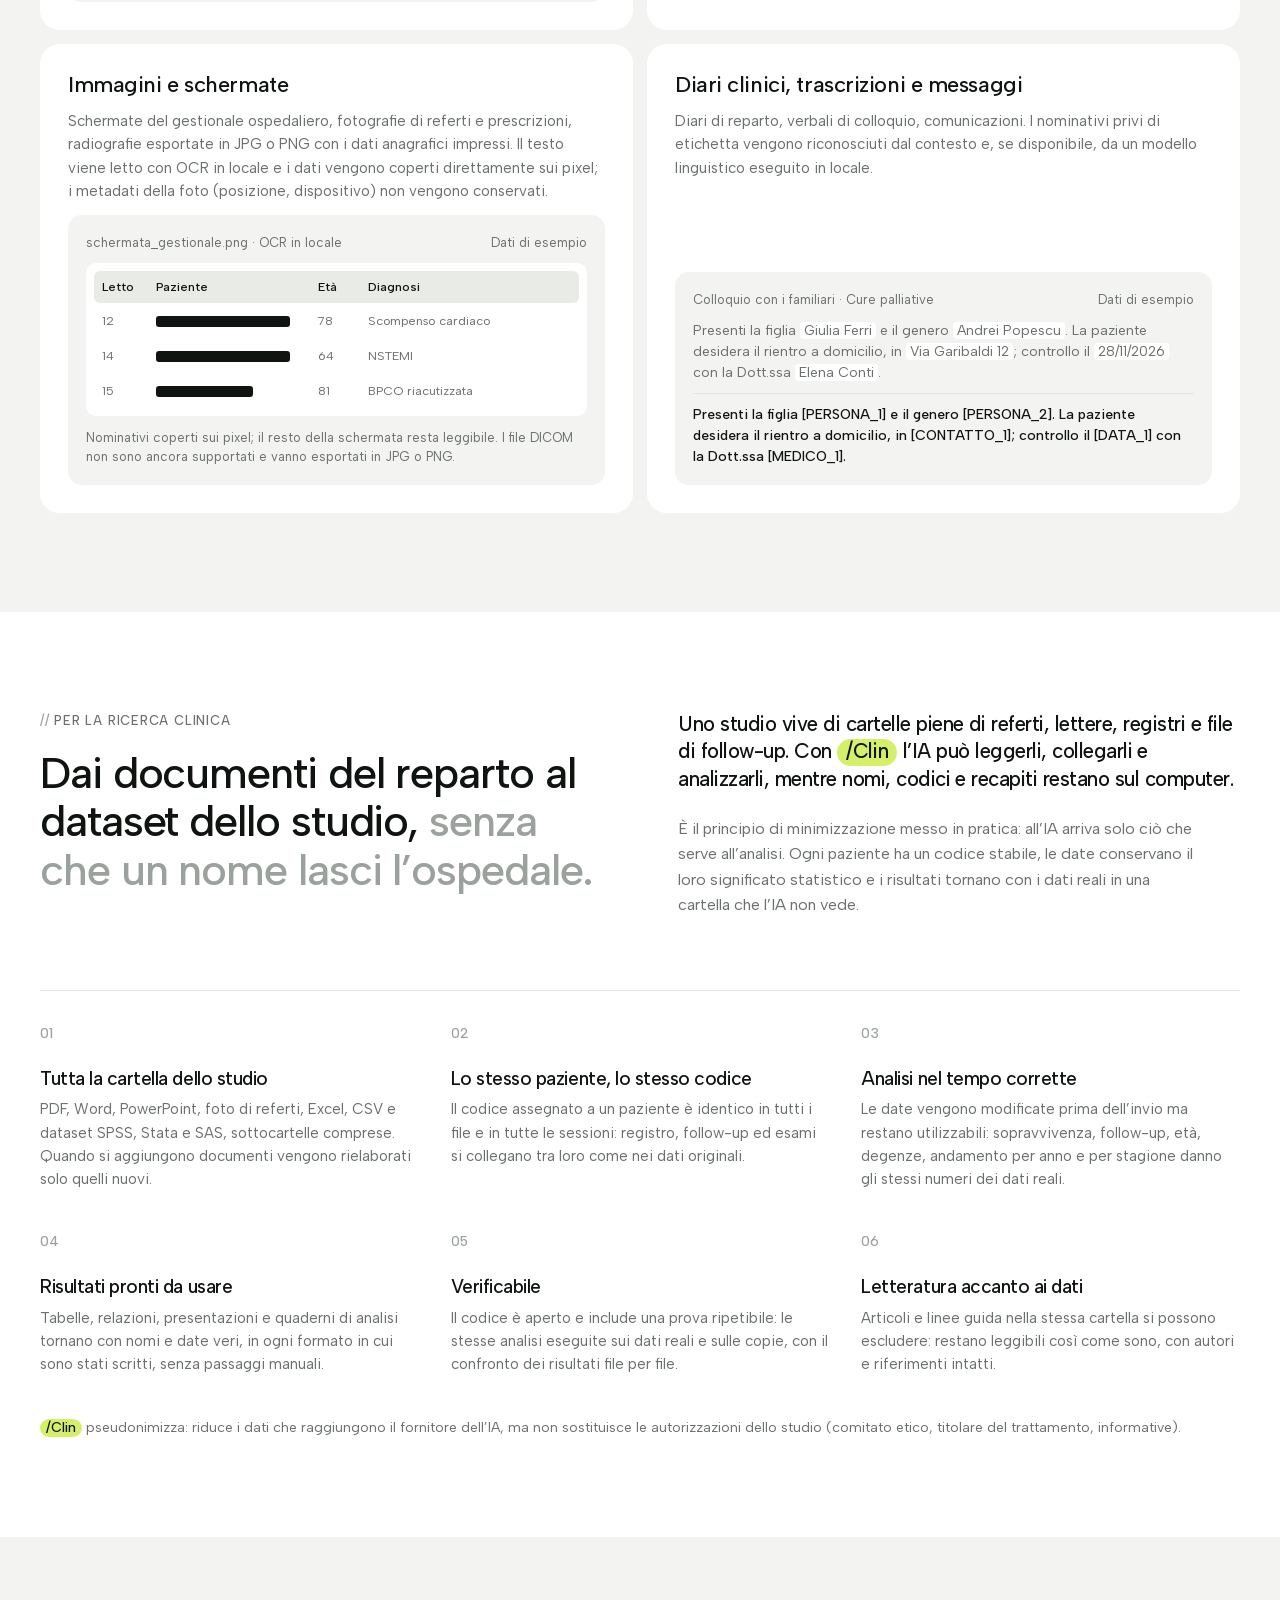
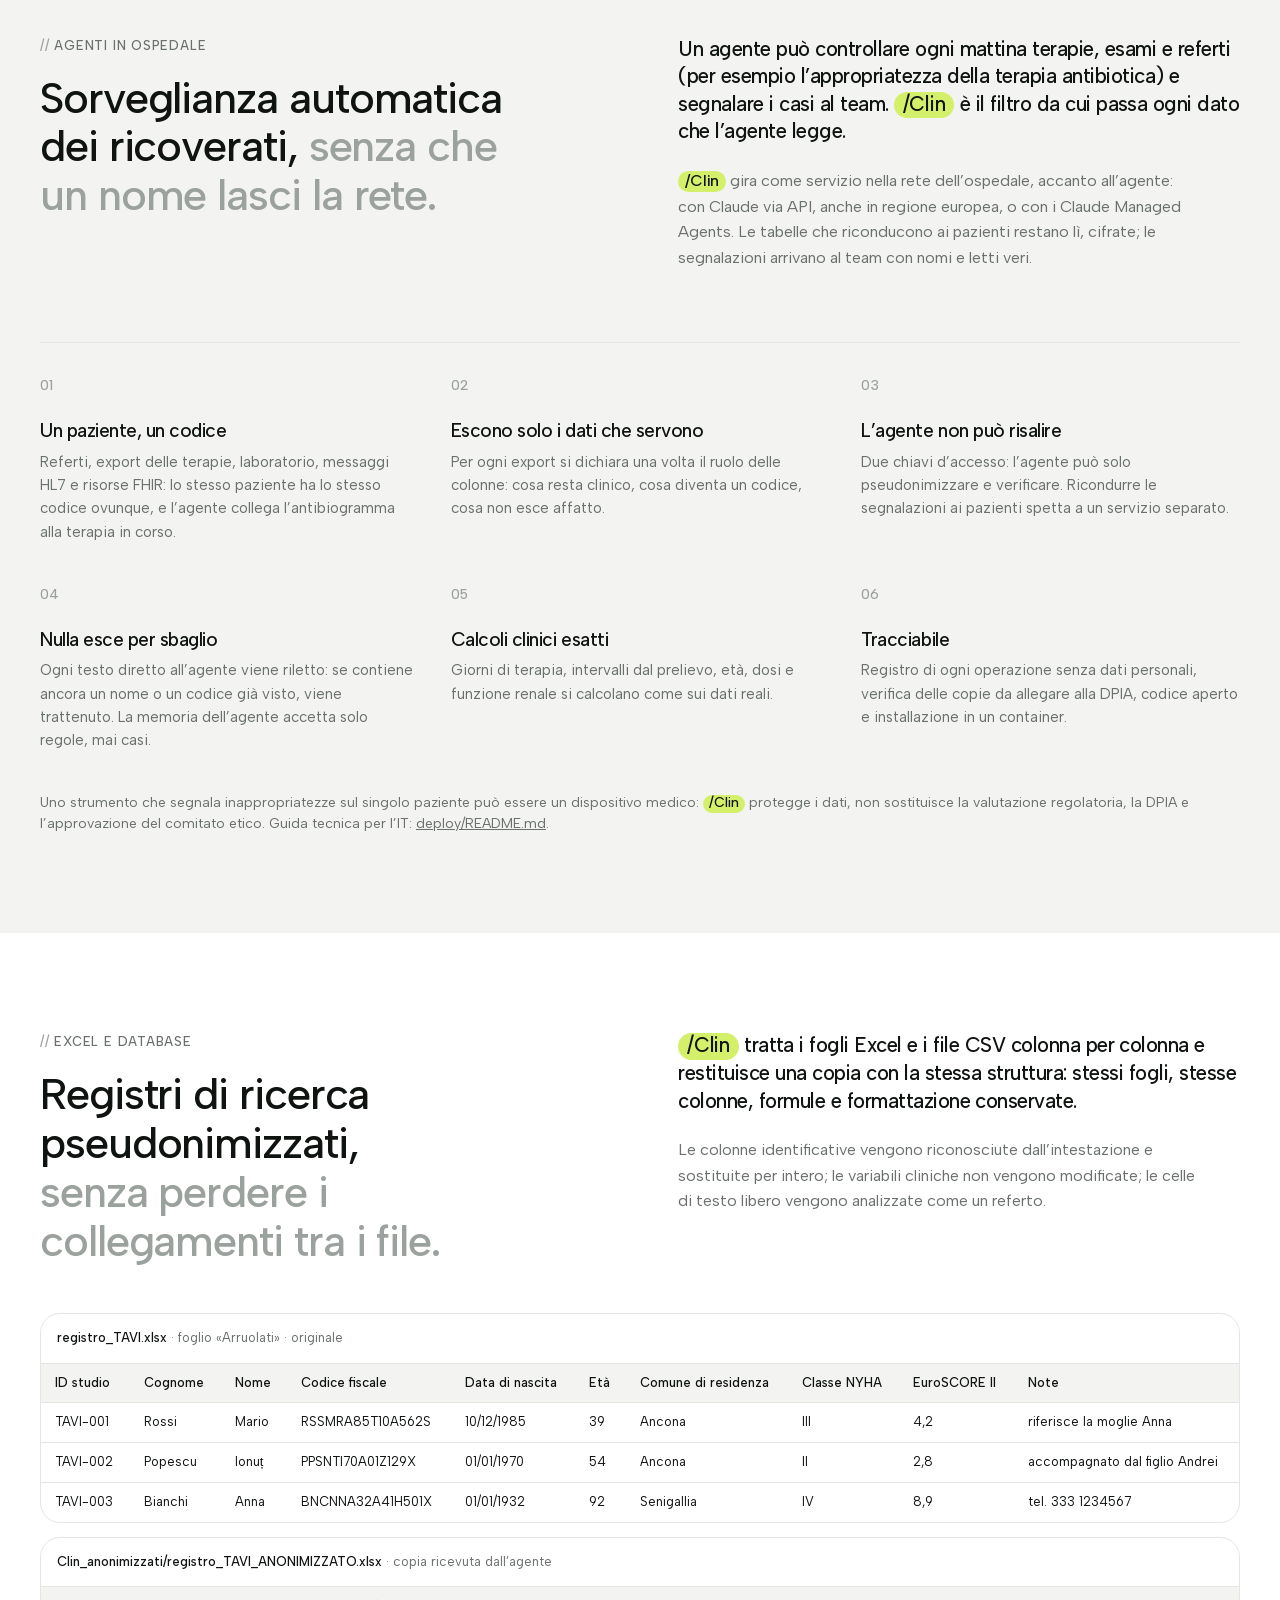
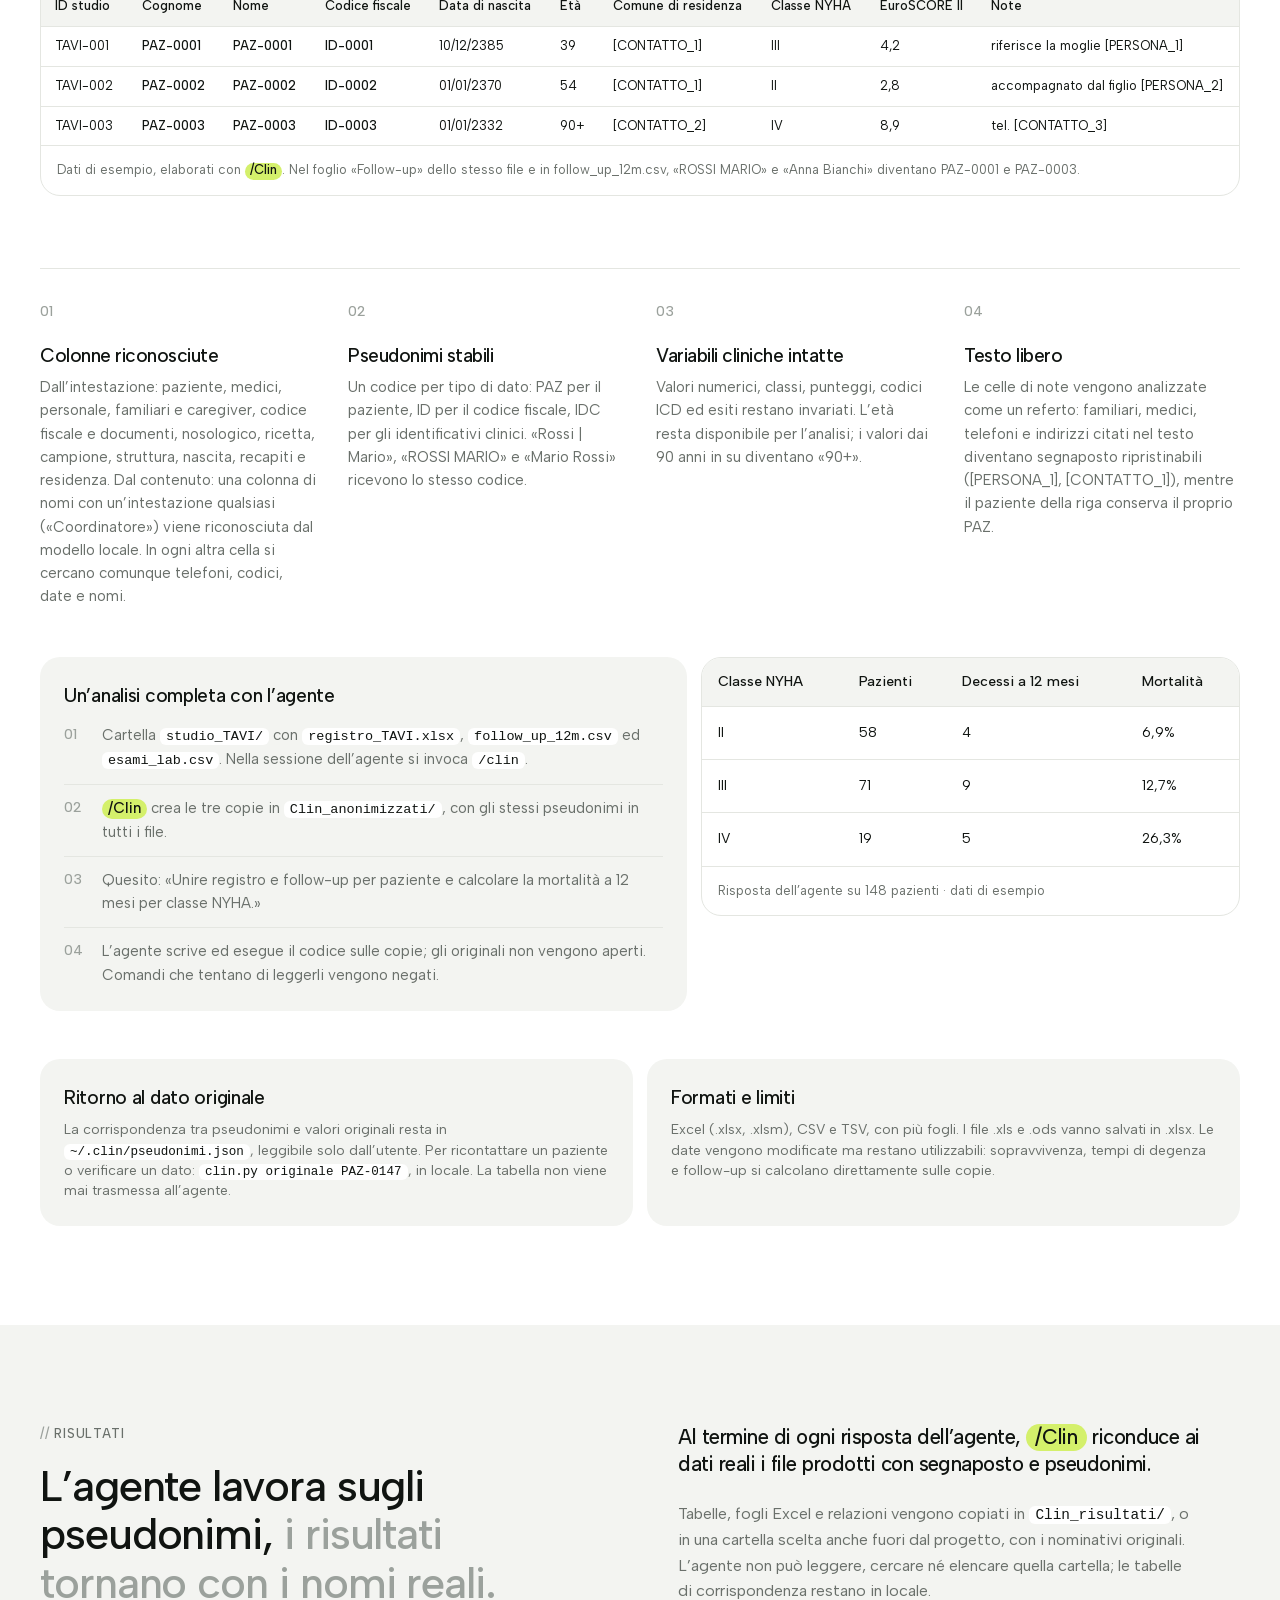
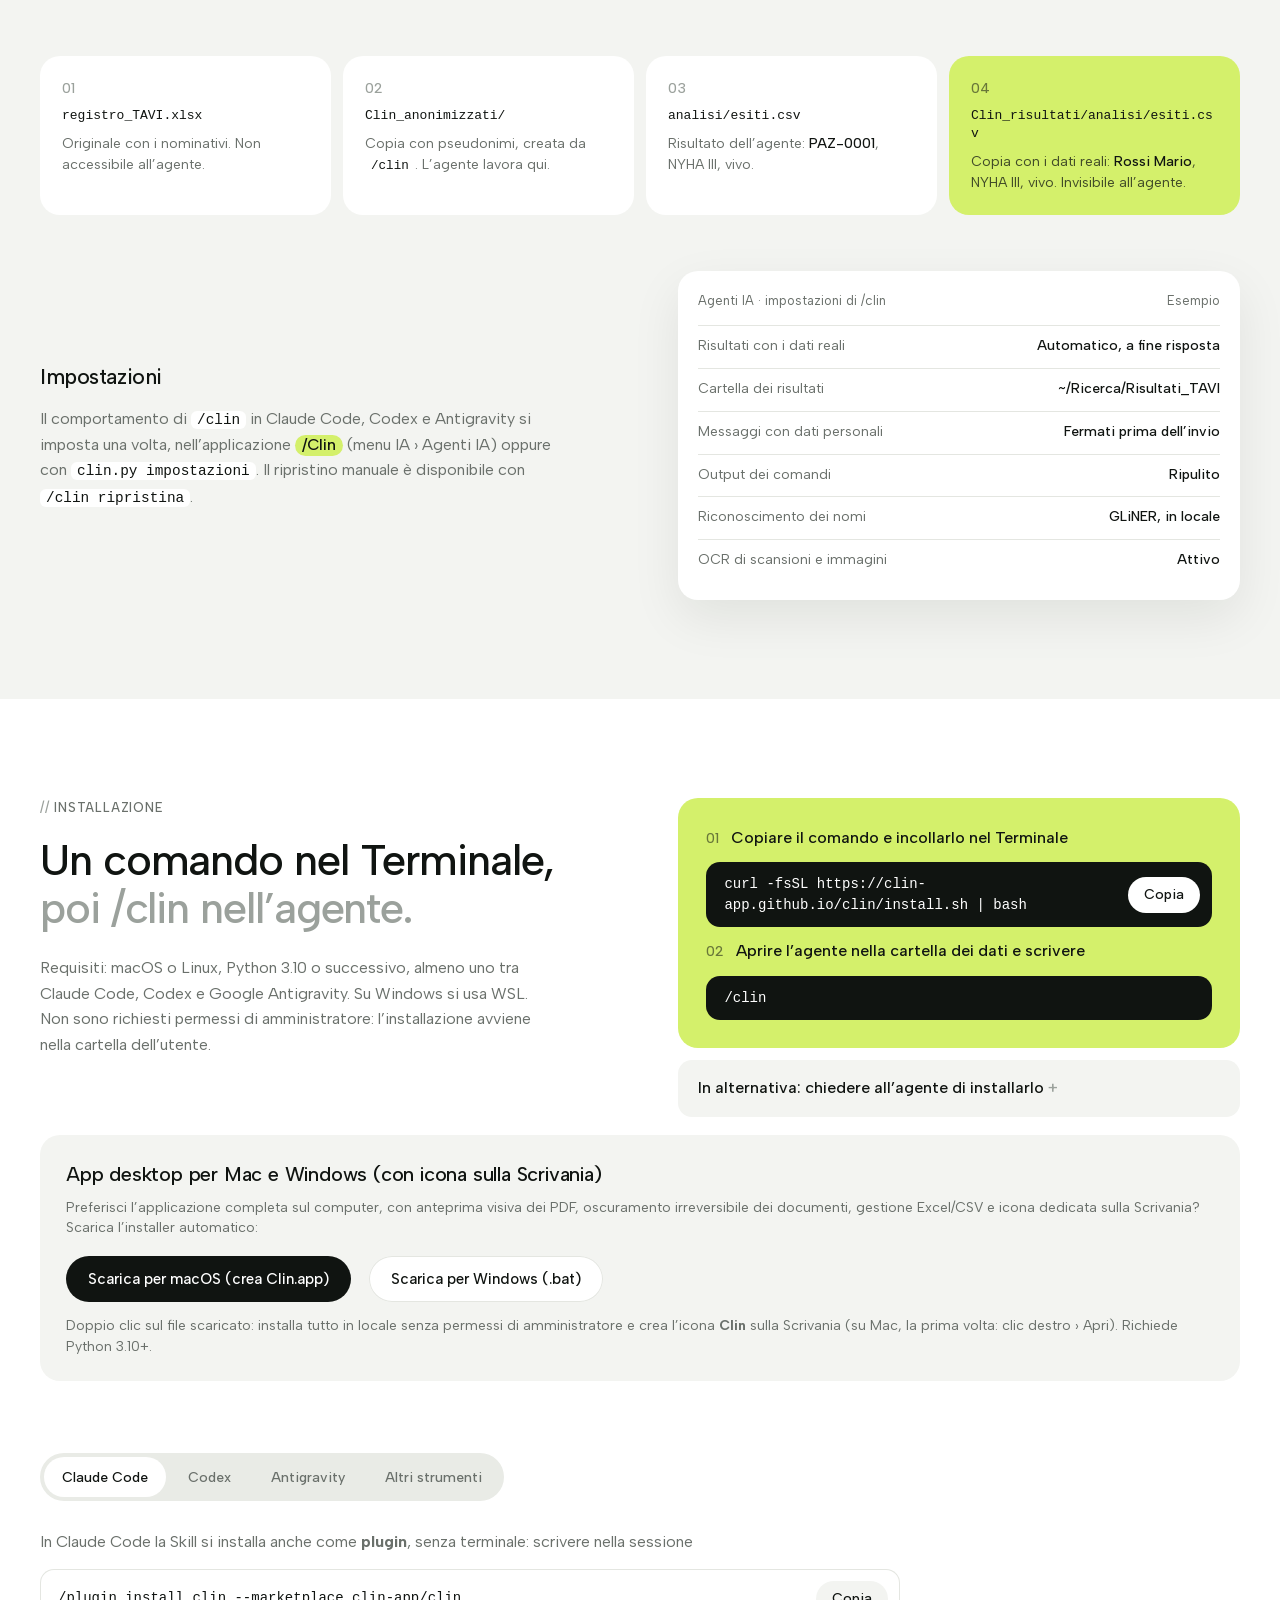
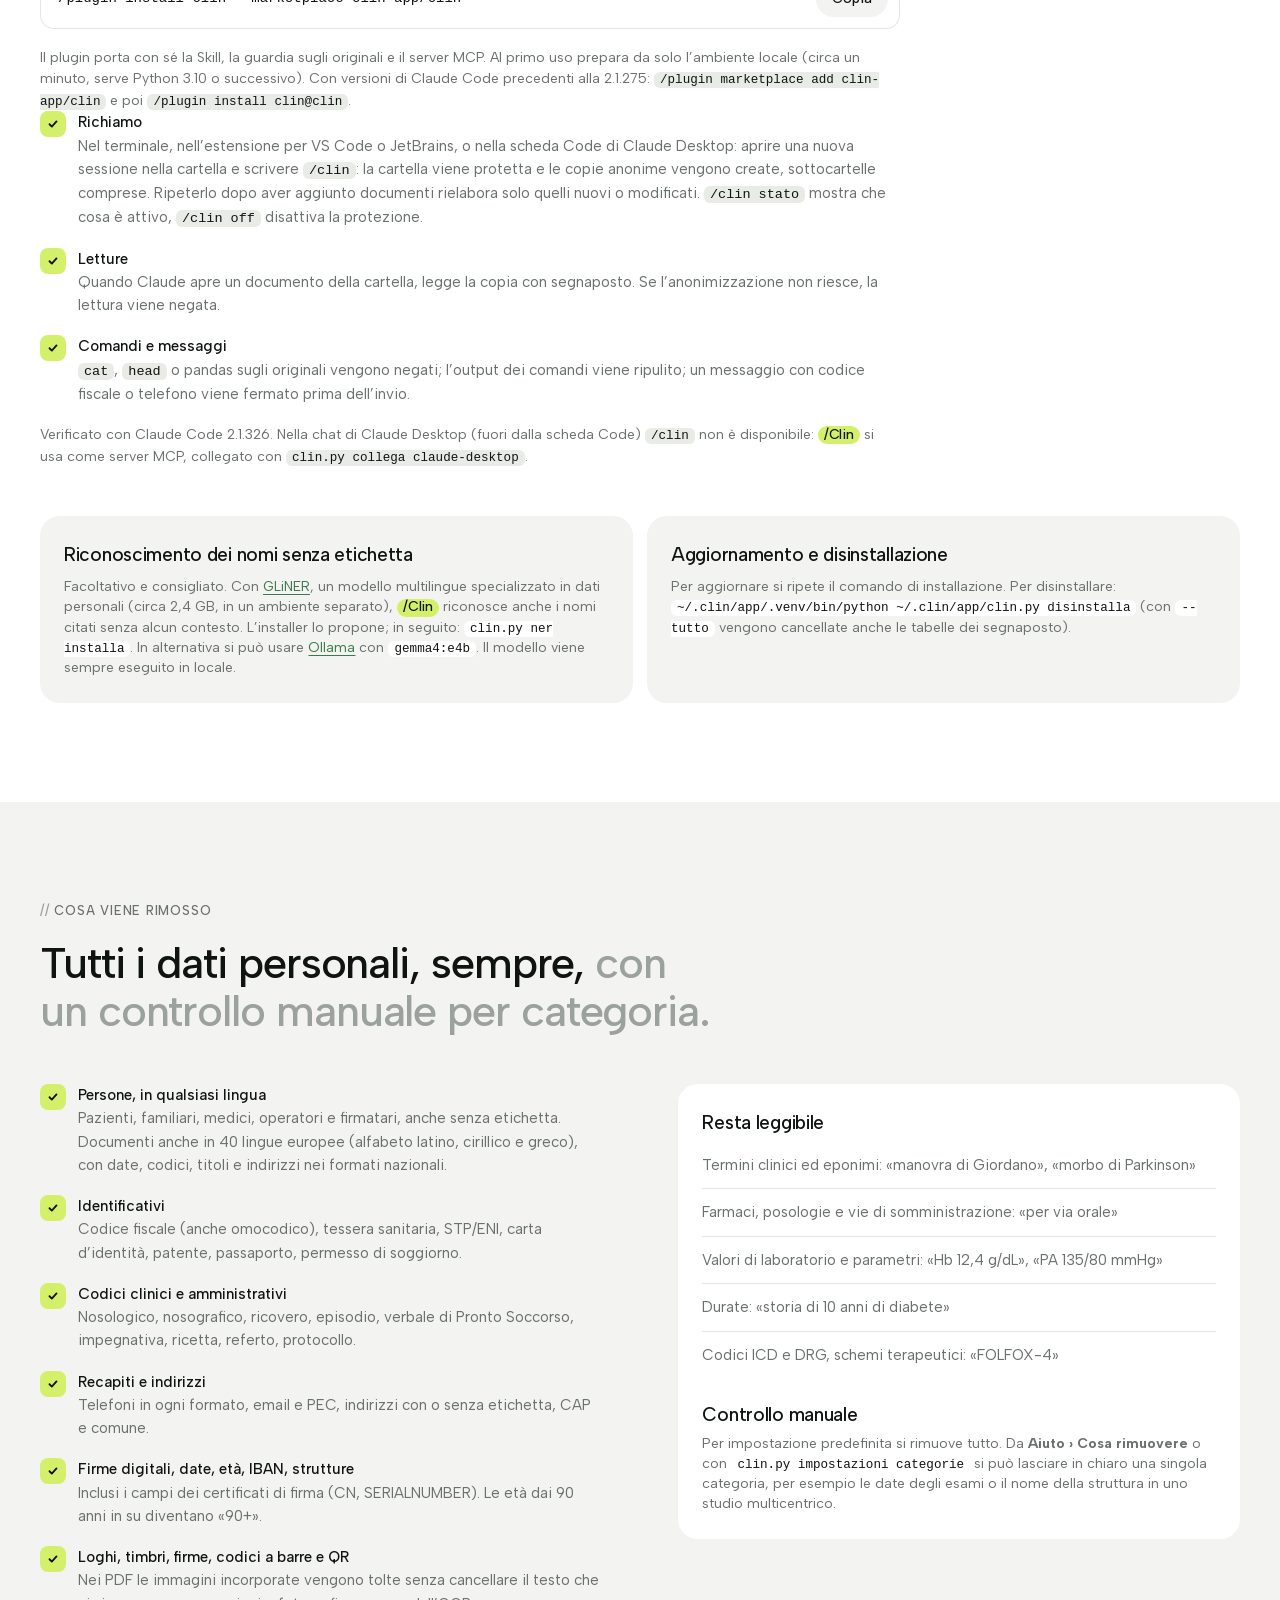
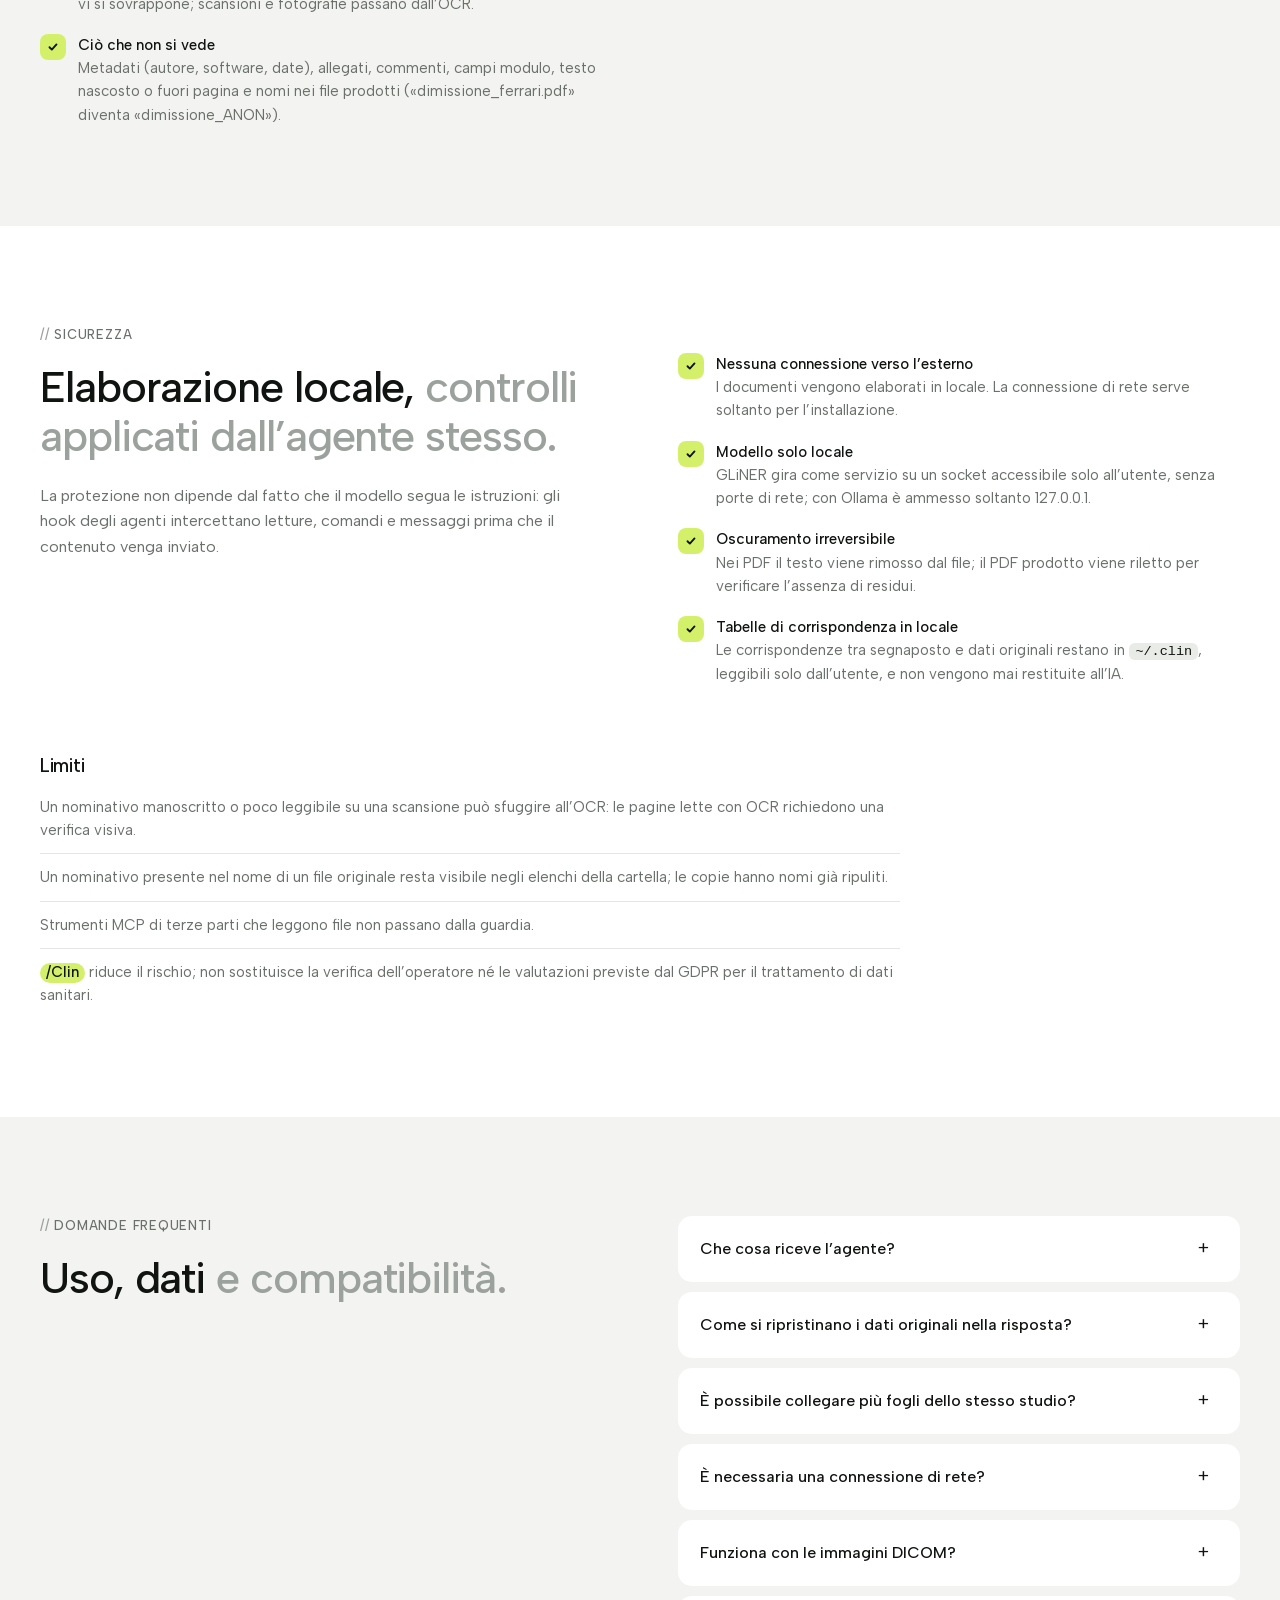
==== commit 8c2ed10e: "Sito: sezione Agenti in ospedale Sorveglianza automatica dei ricoverati con Clin come filtro: un cod" ====
--- a/docs/index.html
+++ b/docs/index.html
@@ -42,6 +42,7 @@
           <a href="#risultati"><svg class="ni" viewBox="0 0 24 24" aria-hidden="true"><path d="M14 3H6.5A1.5 1.5 0 0 0 5 4.5v15A1.5 1.5 0 0 0 6.5 21h11a1.5 1.5 0 0 0 1.5-1.5V8zM14 3v5h5M9 14.5l2 2 4-4"/></svg><span>Risultati</span></a>
           <a href="#installazione"><svg class="ni" viewBox="0 0 24 24" aria-hidden="true"><path d="M12 3v12M7 10l5 5 5-5M5 20h14"/></svg><span>Installazione</span></a>
           <a href="#ricerca"><svg class="ni" viewBox="0 0 24 24" aria-hidden="true"><circle cx="11" cy="11" r="6.5"/><path d="m20 20-4.4-4.4"/></svg><span>Per la ricerca</span></a>
+          <a href="#agenti"><svg class="ni" viewBox="0 0 24 24" aria-hidden="true"><rect x="4" y="4" width="16" height="6" rx="1.5"/><rect x="4" y="14" width="16" height="6" rx="1.5"/><path d="M8 7h.01M8 17h.01"/></svg><span>Agenti in ospedale</span></a>
           <a href="#rimosso"><svg class="ni" viewBox="0 0 24 24" aria-hidden="true"><path d="m3 3 18 18M10.6 6.1A9 9 0 0 1 12 6c5 0 9 6 9 6a15 15 0 0 1-2.4 3.1M6.6 6.6C4.3 8.1 3 12 3 12s4 6 9 6a8.5 8.5 0 0 0 4-1M9.9 9.9a3 3 0 0 0 4.2 4.2"/></svg><span>Cosa viene rimosso</span></a>
           <a href="#sicurezza"><svg class="ni" viewBox="0 0 24 24" aria-hidden="true"><rect x="5" y="11" width="14" height="10" rx="2"/><path d="M8 11V7.5a4 4 0 0 1 8 0V11"/></svg><span>Sicurezza</span></a>
           <a href="#domande"><svg class="ni" viewBox="0 0 24 24" aria-hidden="true"><path d="M20.5 12a8 8 0 0 1-11.7 7.1L4 20l1-4.4A8 8 0 1 1 20.5 12z"/></svg><span>Domande</span></a>
@@ -347,8 +348,33 @@
     </div>
   </section>
 
+  <!-- ------------------------------------------------ agenti in ospedale -->
+  <section class="section soft" id="agenti">
+    <div class="wrap">
+      <div class="split split-top">
+        <div>
+          <span class="eyebrow">Agenti in ospedale</span>
+          <h2>Sorveglianza automatica dei ricoverati, <span>senza che un nome lasci la rete.</span></h2>
+        </div>
+        <div>
+          <p class="lede">Un agente può controllare ogni mattina terapie, esami e referti (per esempio l’appropriatezza della terapia antibiotica) e segnalare i casi al team. <span class="clin">/Clin</span> è il filtro da cui passa ogni dato che l’agente legge.</p>
+          <p class="sub"><span class="clin">/Clin</span> gira come servizio nella rete dell’ospedale, accanto all’agente: con Claude via API, anche in regione europea, o con i Claude Managed Agents. Le tabelle che riconducono ai pazienti restano lì, cifrate; le segnalazioni arrivano al team con nomi e letti veri.</p>
+        </div>
+      </div>
+      <div class="features three">
+        <div class="feature"><span class="n">01</span><h3>Un paziente, un codice</h3><p>Referti, export delle terapie, laboratorio, messaggi HL7 e risorse FHIR: lo stesso paziente ha lo stesso codice ovunque, e l’agente collega l’antibiogramma alla terapia in corso.</p></div>
+        <div class="feature"><span class="n">02</span><h3>Escono solo i dati che servono</h3><p>Per ogni export si dichiara una volta il ruolo delle colonne: cosa resta clinico, cosa diventa un codice, cosa non esce affatto.</p></div>
+        <div class="feature"><span class="n">03</span><h3>L’agente non può risalire</h3><p>Due chiavi d’accesso: l’agente può solo pseudonimizzare e verificare. Ricondurre le segnalazioni ai pazienti spetta a un servizio separato.</p></div>
+        <div class="feature"><span class="n">04</span><h3>Nulla esce per sbaglio</h3><p>Ogni testo diretto all’agente viene riletto: se contiene ancora un nome o un codice già visto, viene trattenuto. La memoria dell’agente accetta solo regole, mai casi.</p></div>
+        <div class="feature"><span class="n">05</span><h3>Calcoli clinici esatti</h3><p>Giorni di terapia, intervalli dal prelievo, età, dosi e funzione renale si calcolano come sui dati reali.</p></div>
+        <div class="feature"><span class="n">06</span><h3>Tracciabile</h3><p>Registro di ogni operazione senza dati personali, verifica delle copie da allegare alla DPIA, codice aperto e installazione in un container.</p></div>
+      </div>
+      <p class="note">Uno strumento che segnala inappropriatezze sul singolo paziente può essere un dispositivo medico: <span class="clin">/Clin</span> protegge i dati, non sostituisce la valutazione regolatoria, la DPIA e l’approvazione del comitato etico. Guida tecnica per l’IT: <a href="https://github.com/clin-app/clin/blob/main/deploy/README.md">deploy/README.md</a>.</p>
+    </div>
+  </section>
+
   <!-- ------------------------------------------------ excel e database -->
-  <section class="section soft" id="database">
+  <section class="section" id="database">
     <div class="wrap">
       <div class="split split-top">
         <div>
@@ -431,7 +457,7 @@
   </section>
 
   <!-- ------------------------------------------------ risultati e impostazioni -->
-  <section class="section" id="risultati">
+  <section class="section soft" id="risultati">
     <div class="wrap">
       <div class="split split-top">
         <div>
@@ -472,7 +498,7 @@
   </section>
 
   <!-- ------------------------------------------------ installazione -->
-  <section class="section soft" id="installazione">
+  <section class="section" id="installazione">
     <div class="wrap">
       <div class="split split-top">
         <div>
@@ -559,7 +585,7 @@
   </section>
 
   <!-- ------------------------------------------------ cosa viene rimosso -->
-  <section class="section" id="rimosso">
+  <section class="section soft" id="rimosso">
     <div class="wrap">
       <span class="eyebrow">Cosa viene rimosso</span>
       <h2>Tutti i dati personali, sempre, <span>con un controllo manuale per categoria.</span></h2>
@@ -590,7 +616,7 @@
   </section>
 
   <!-- ------------------------------------------------ sicurezza -->
-  <section class="section soft" id="sicurezza">
+  <section class="section" id="sicurezza">
     <div class="wrap">
       <div class="split split-top">
         <div>
@@ -619,7 +645,7 @@
   </section>
 
   <!-- ------------------------------------------------ domande -->
-  <section class="section" id="domande">
+  <section class="section soft" id="domande">
     <div class="wrap">
       <div class="split split-top">
         <div>
@@ -641,7 +667,7 @@
   </section>
 
   <!-- ------------------------------------------------ sostieni -->
-  <section class="section soft" id="sostieni">
+  <section class="section" id="sostieni">
     <div class="wrap">
       <div class="card card-lime donate">
         <div>
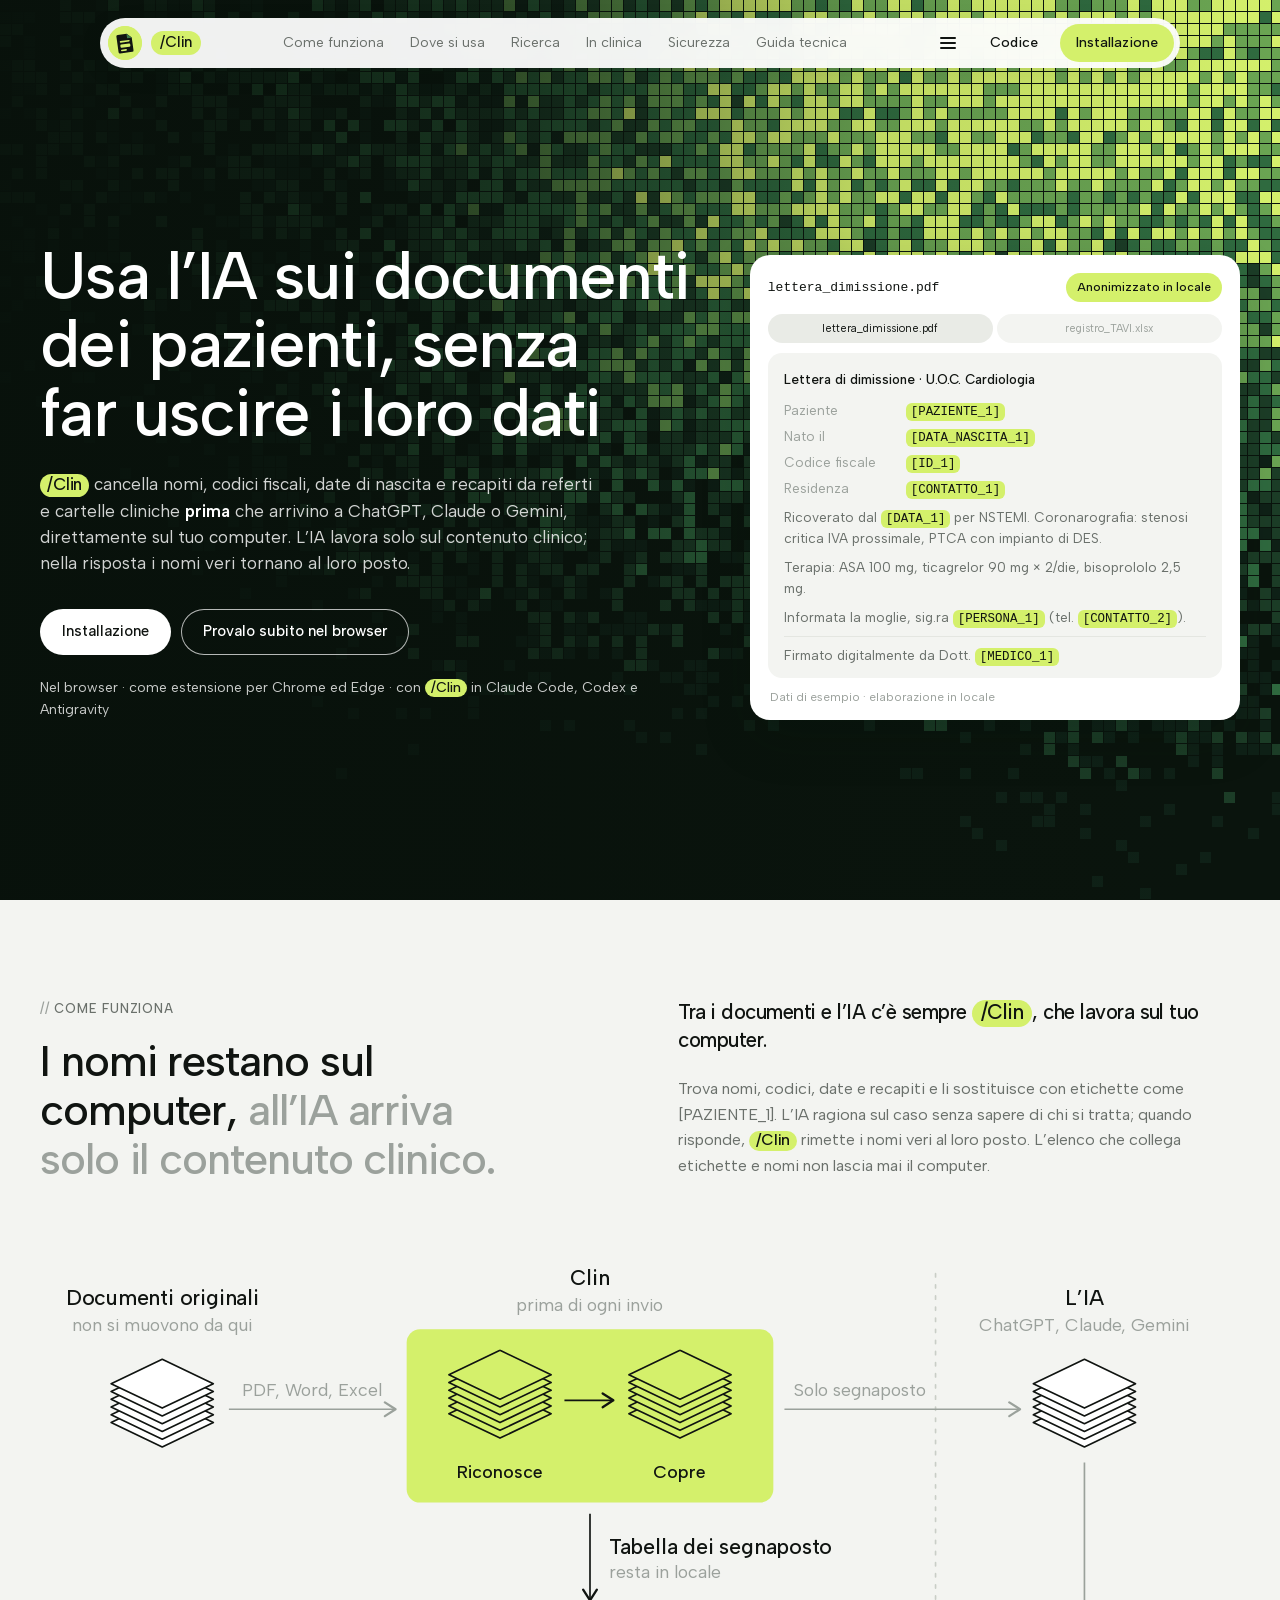
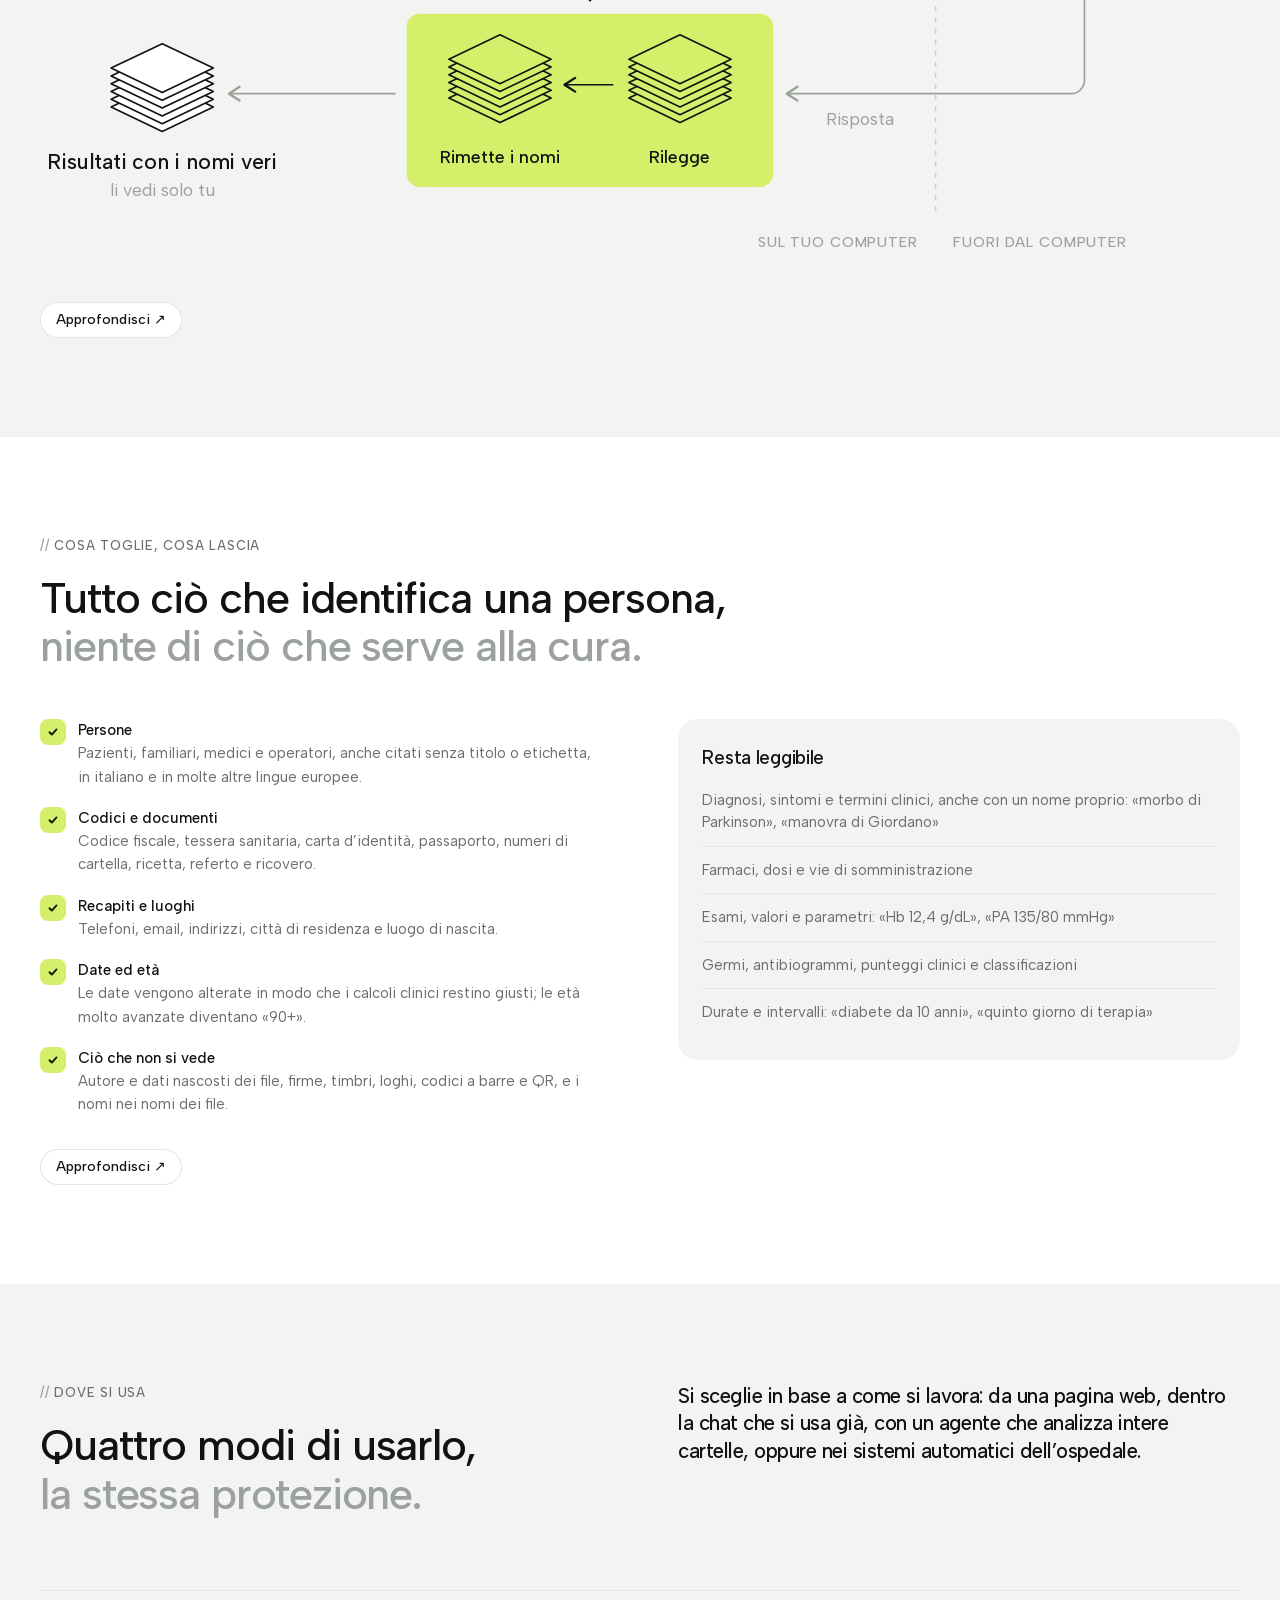
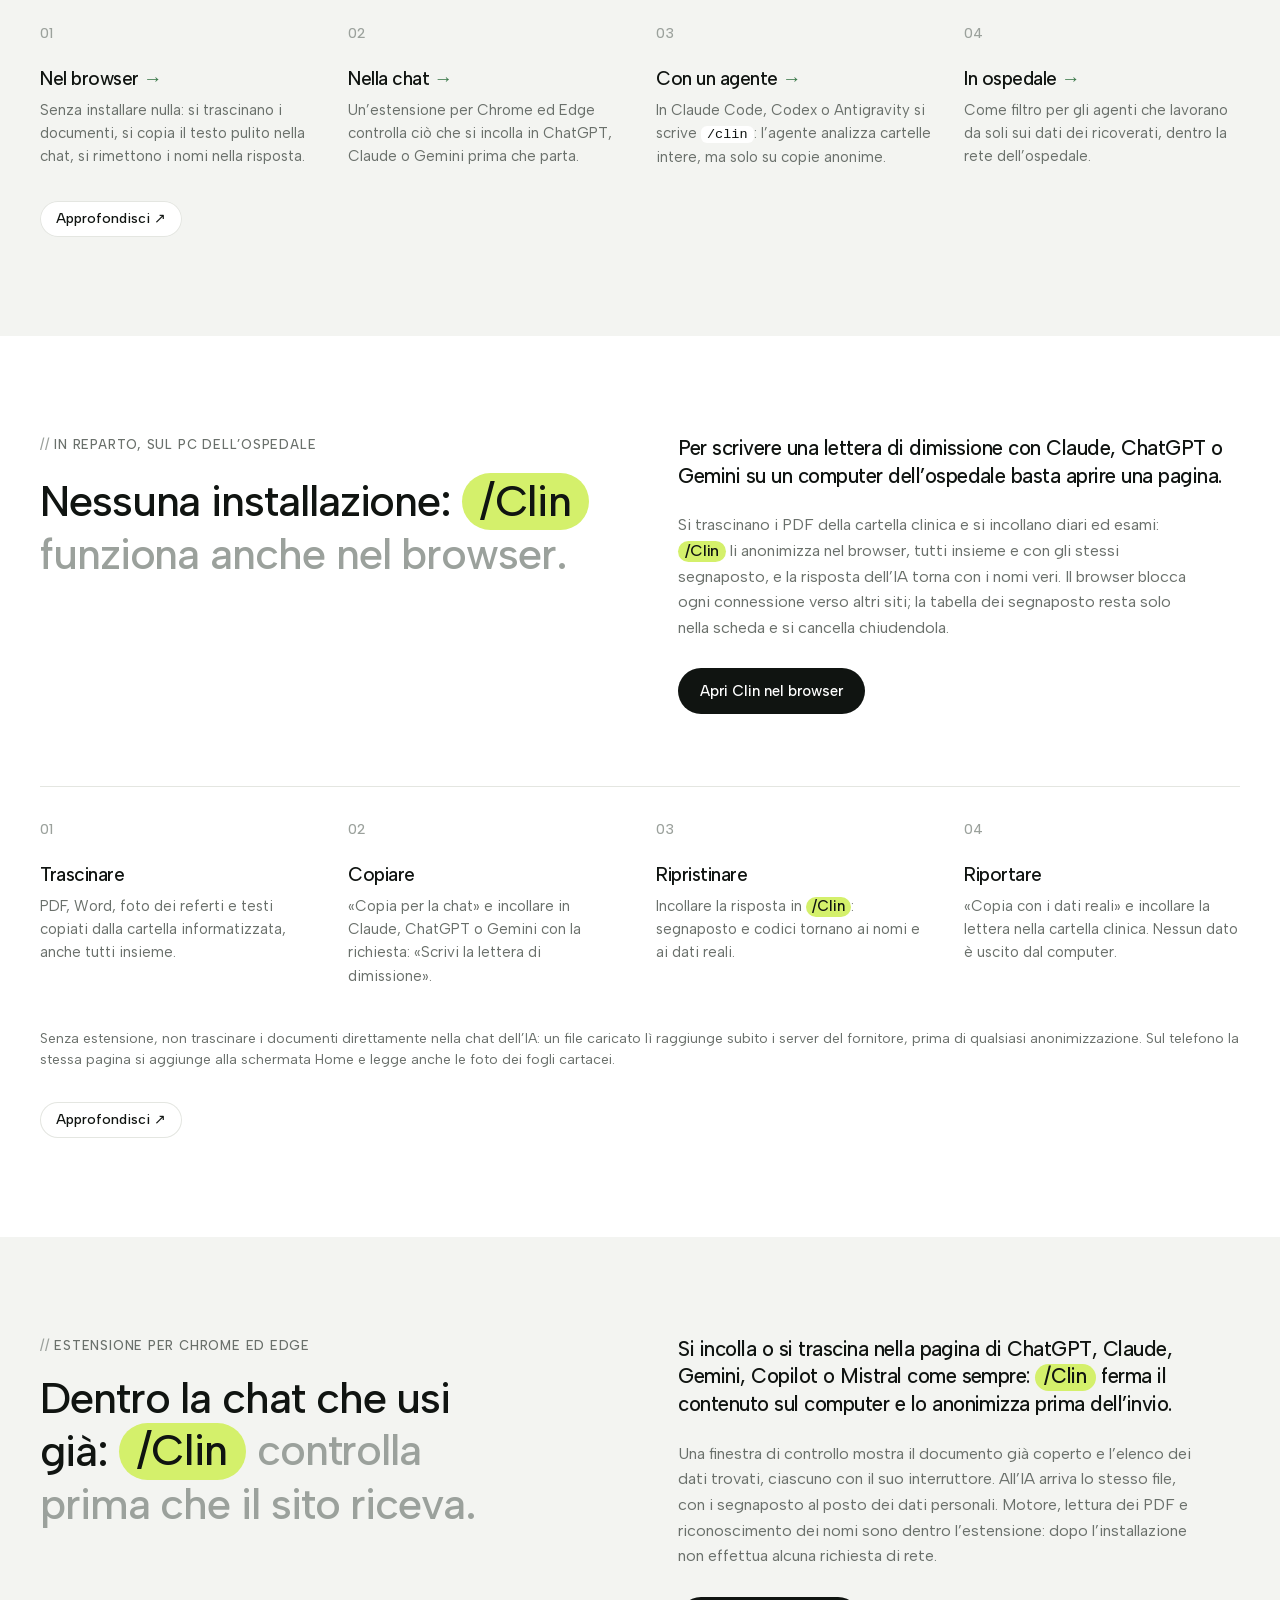
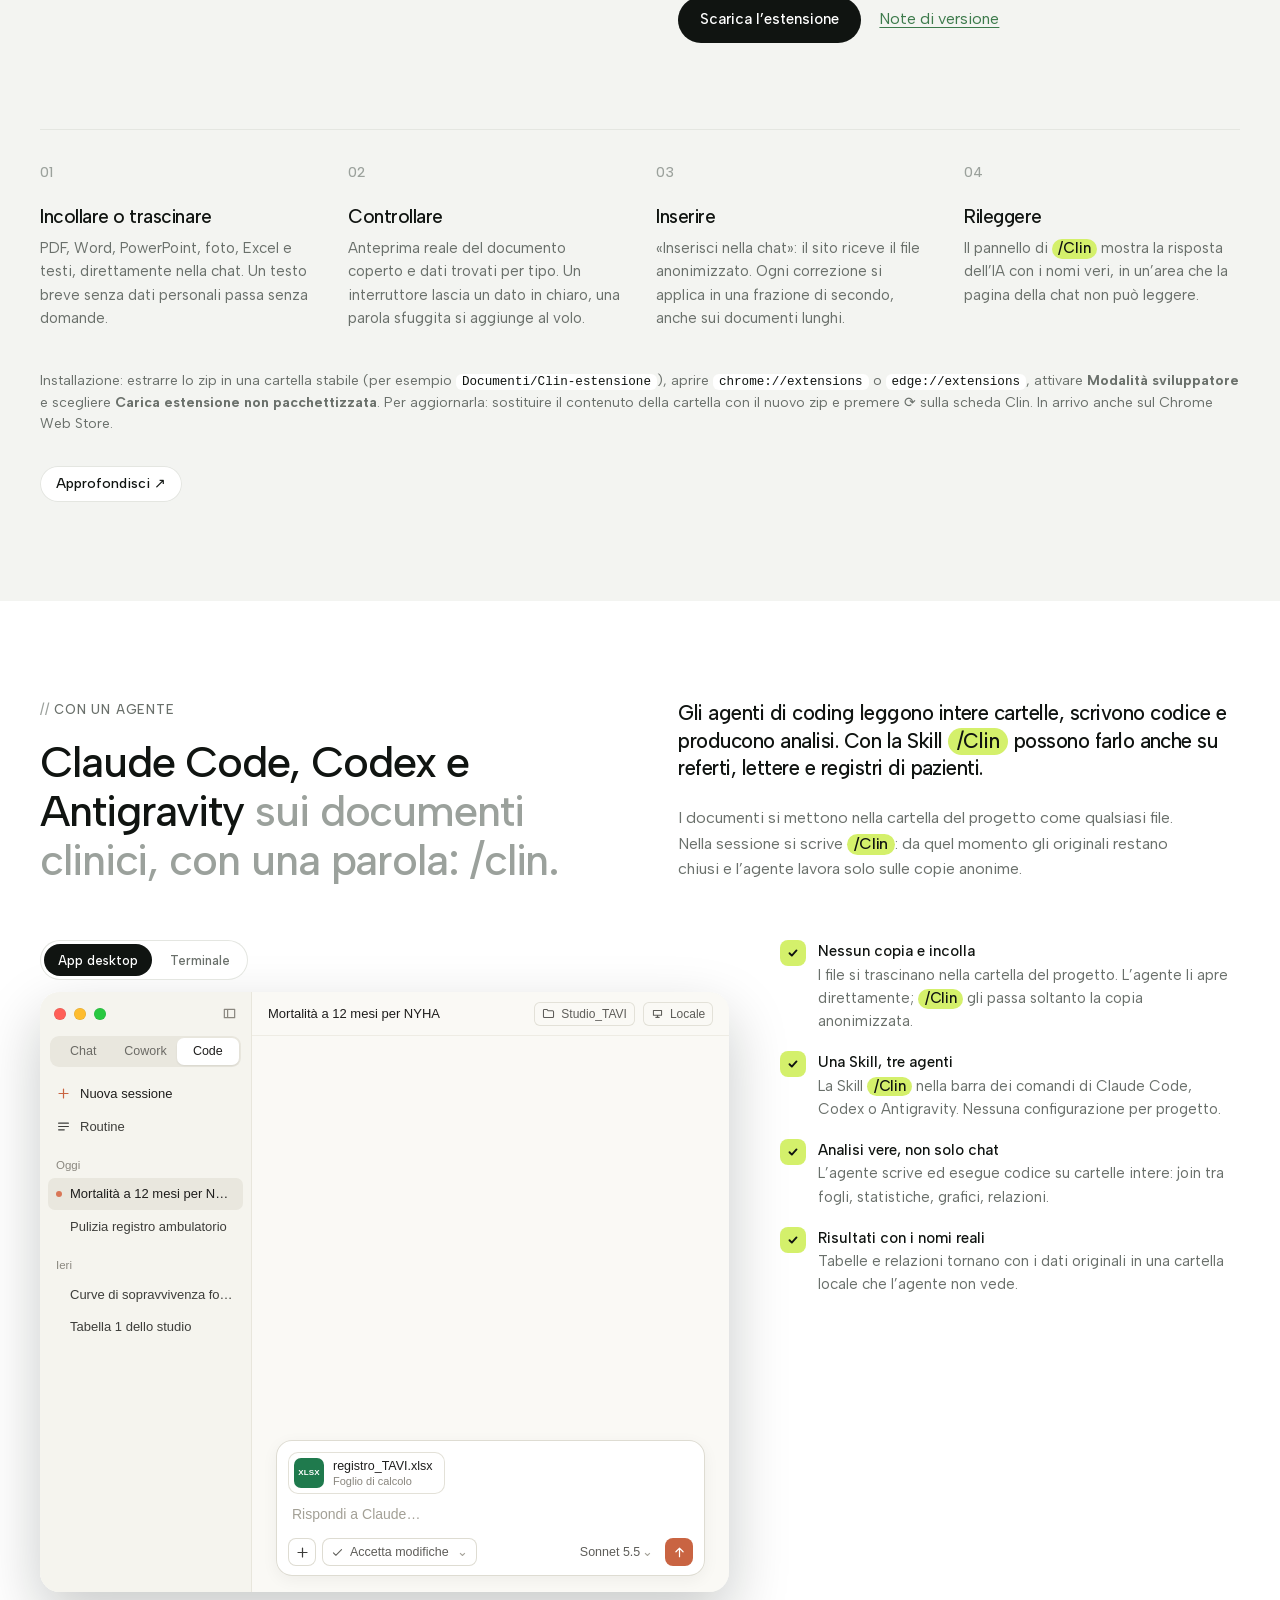
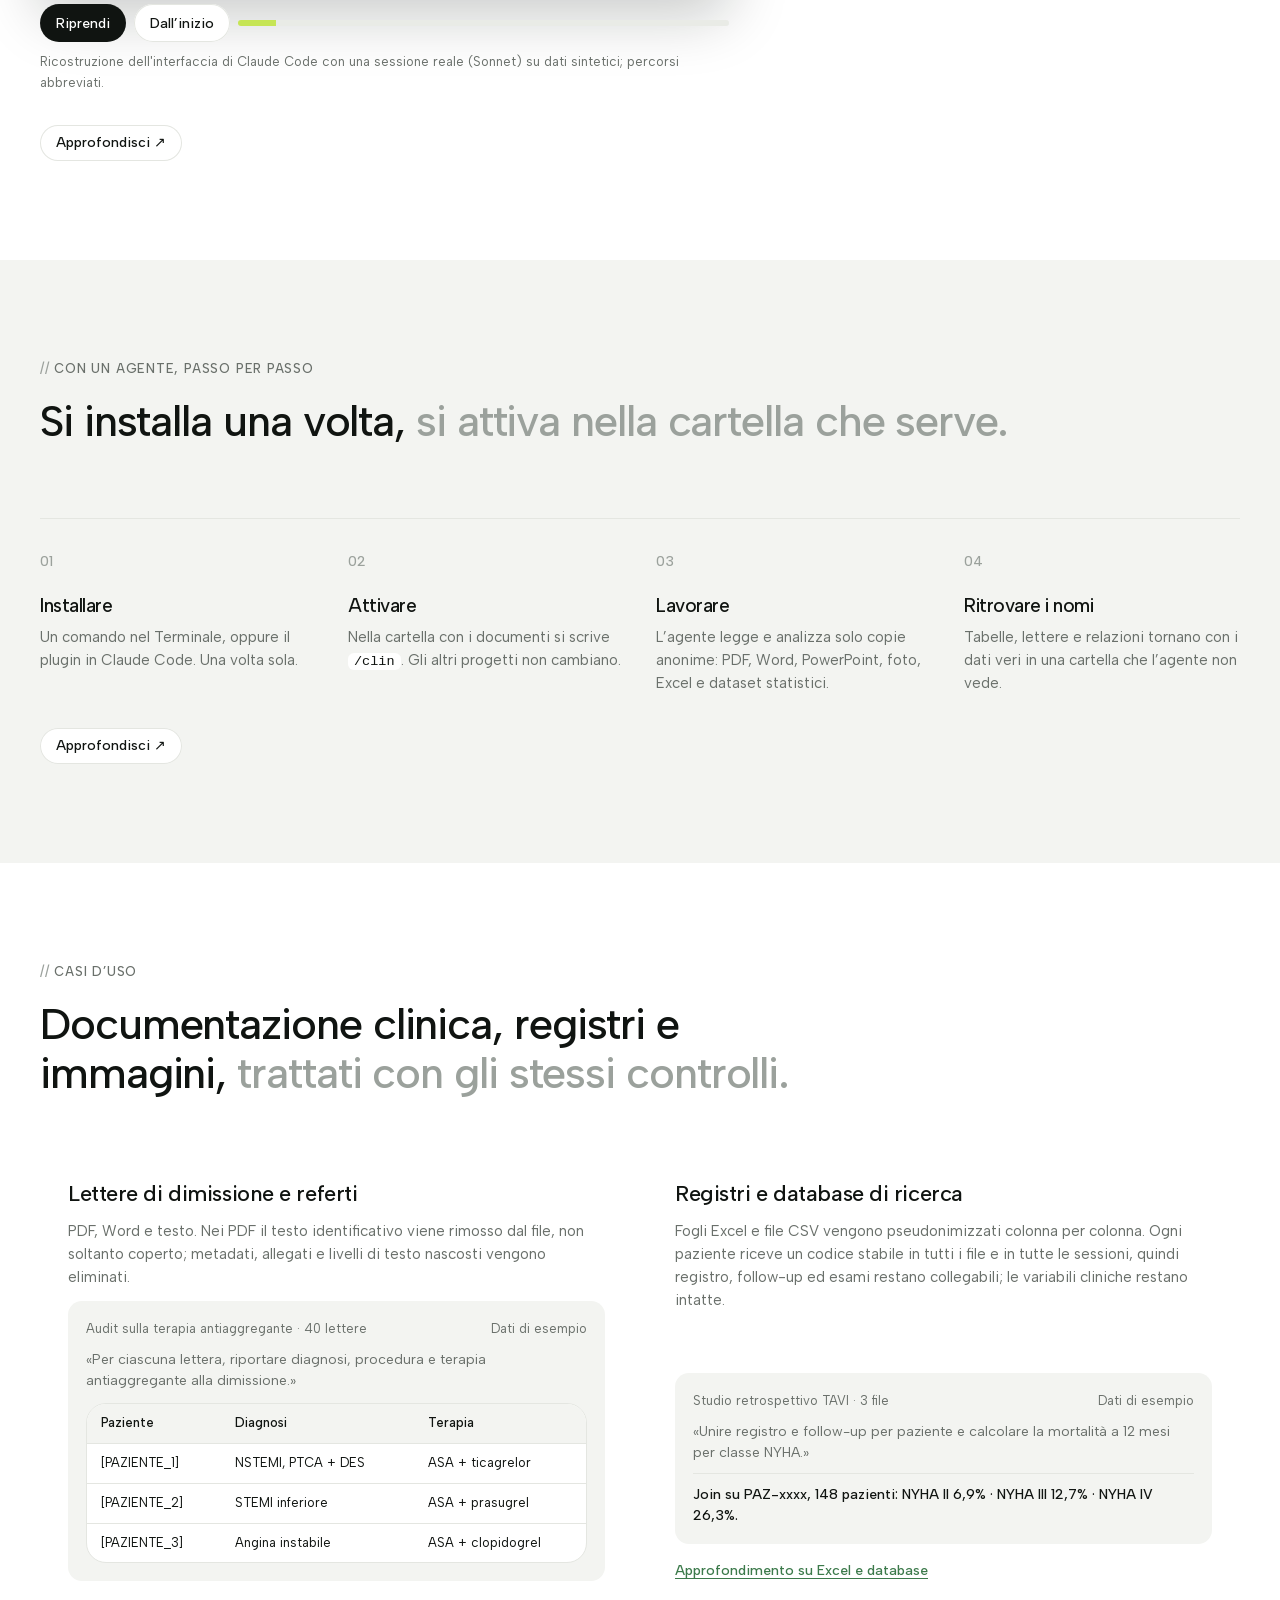
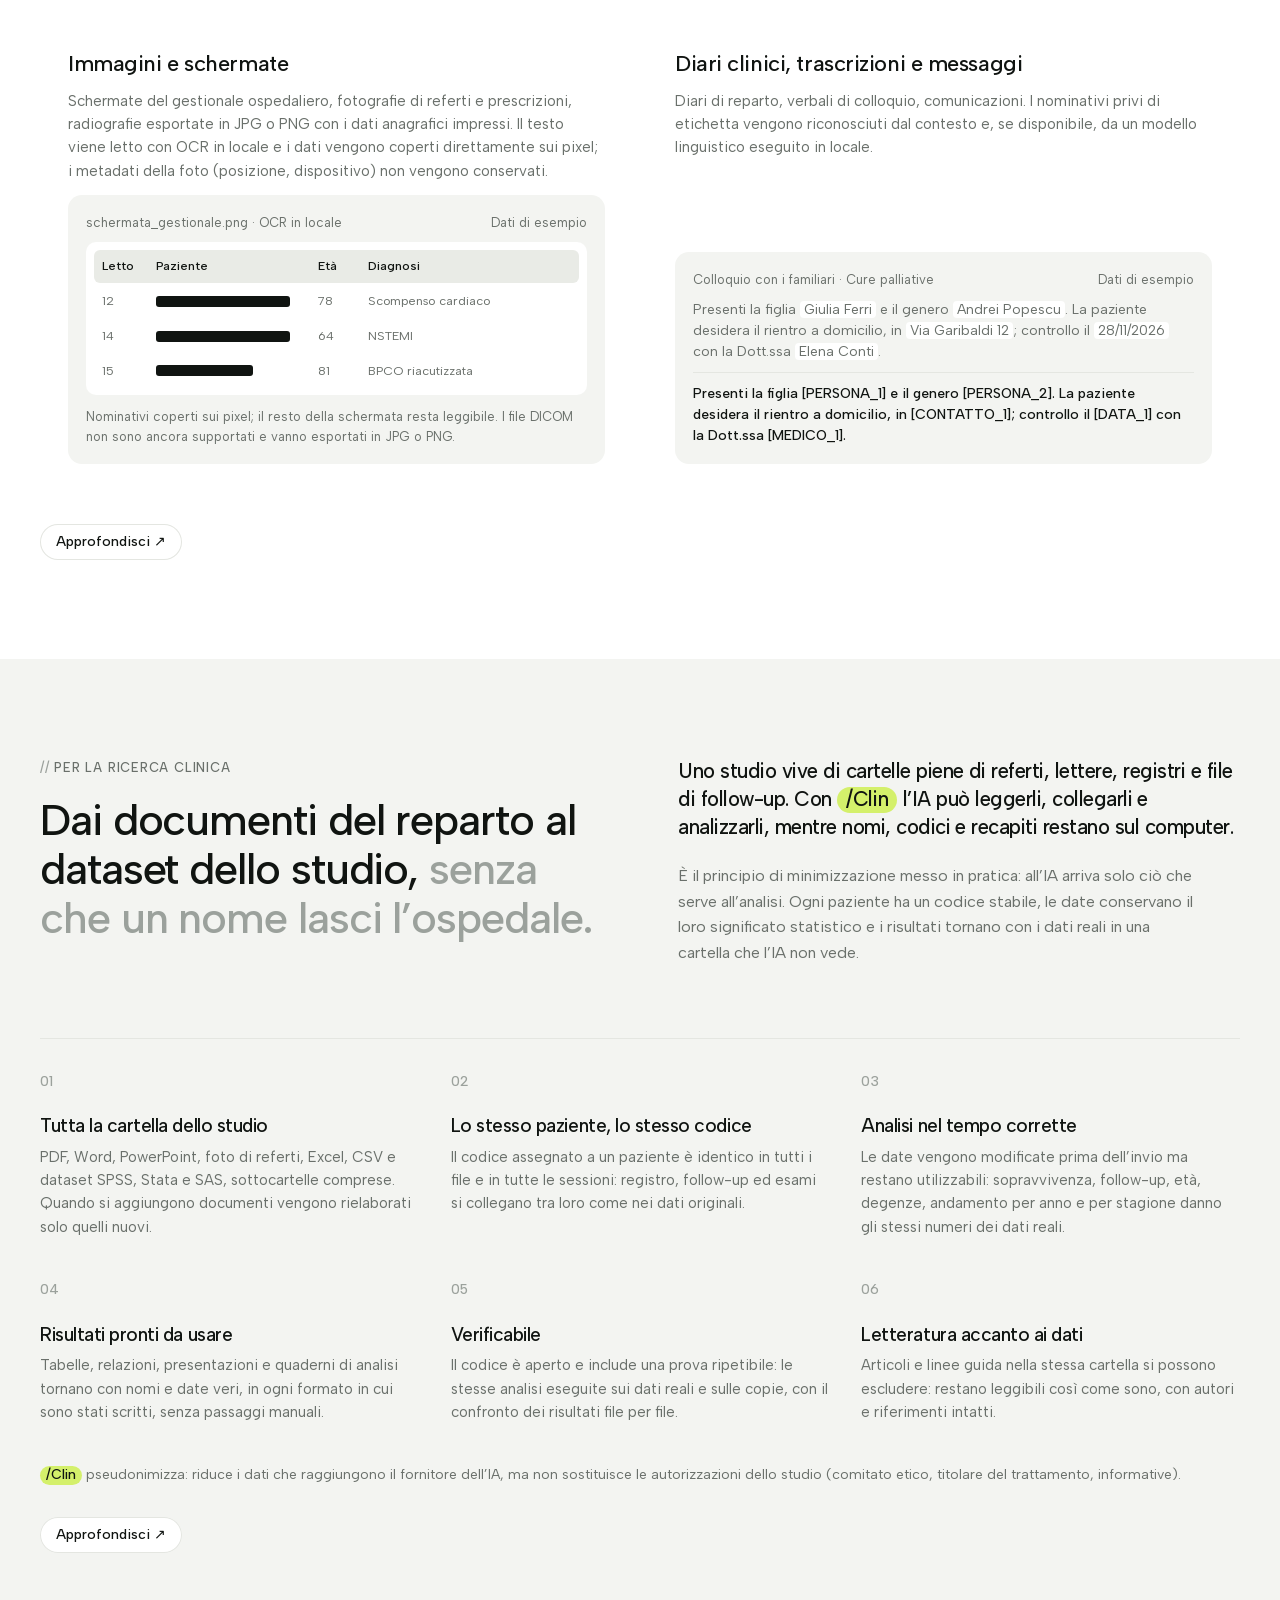
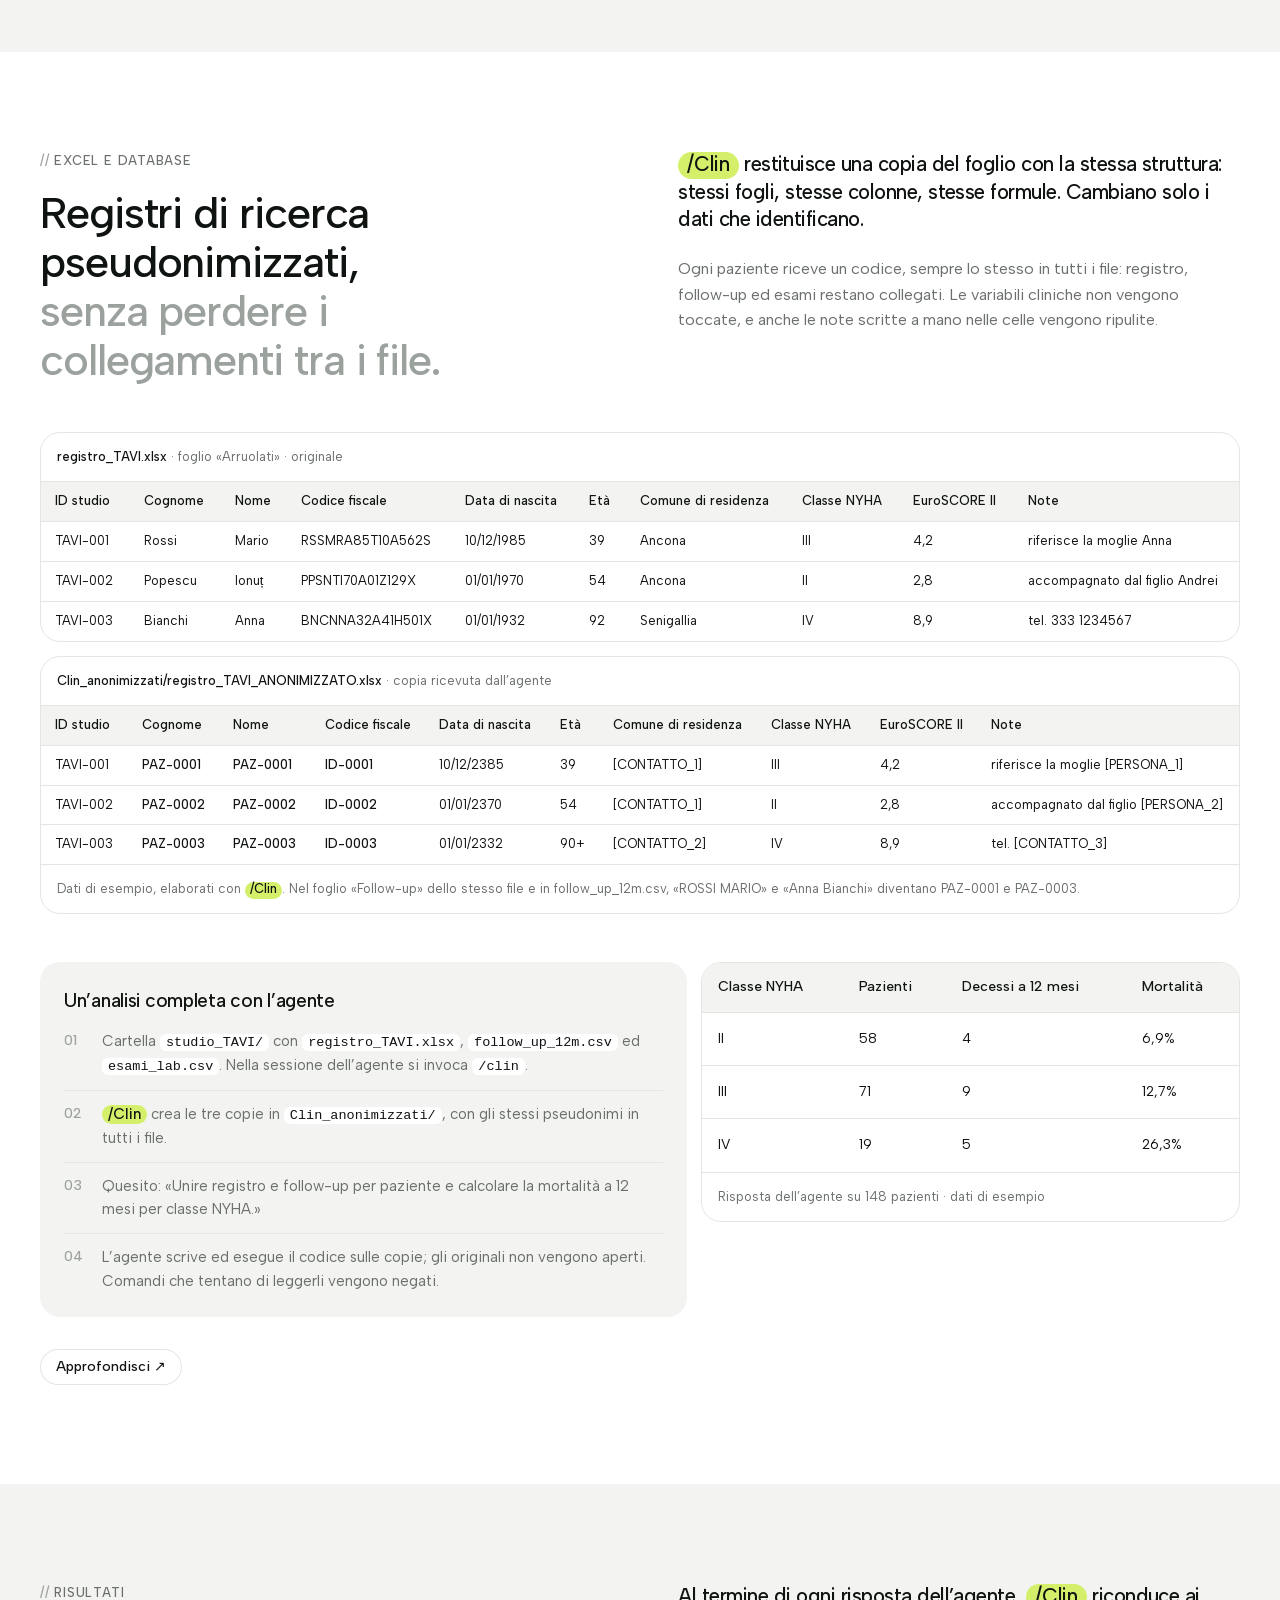
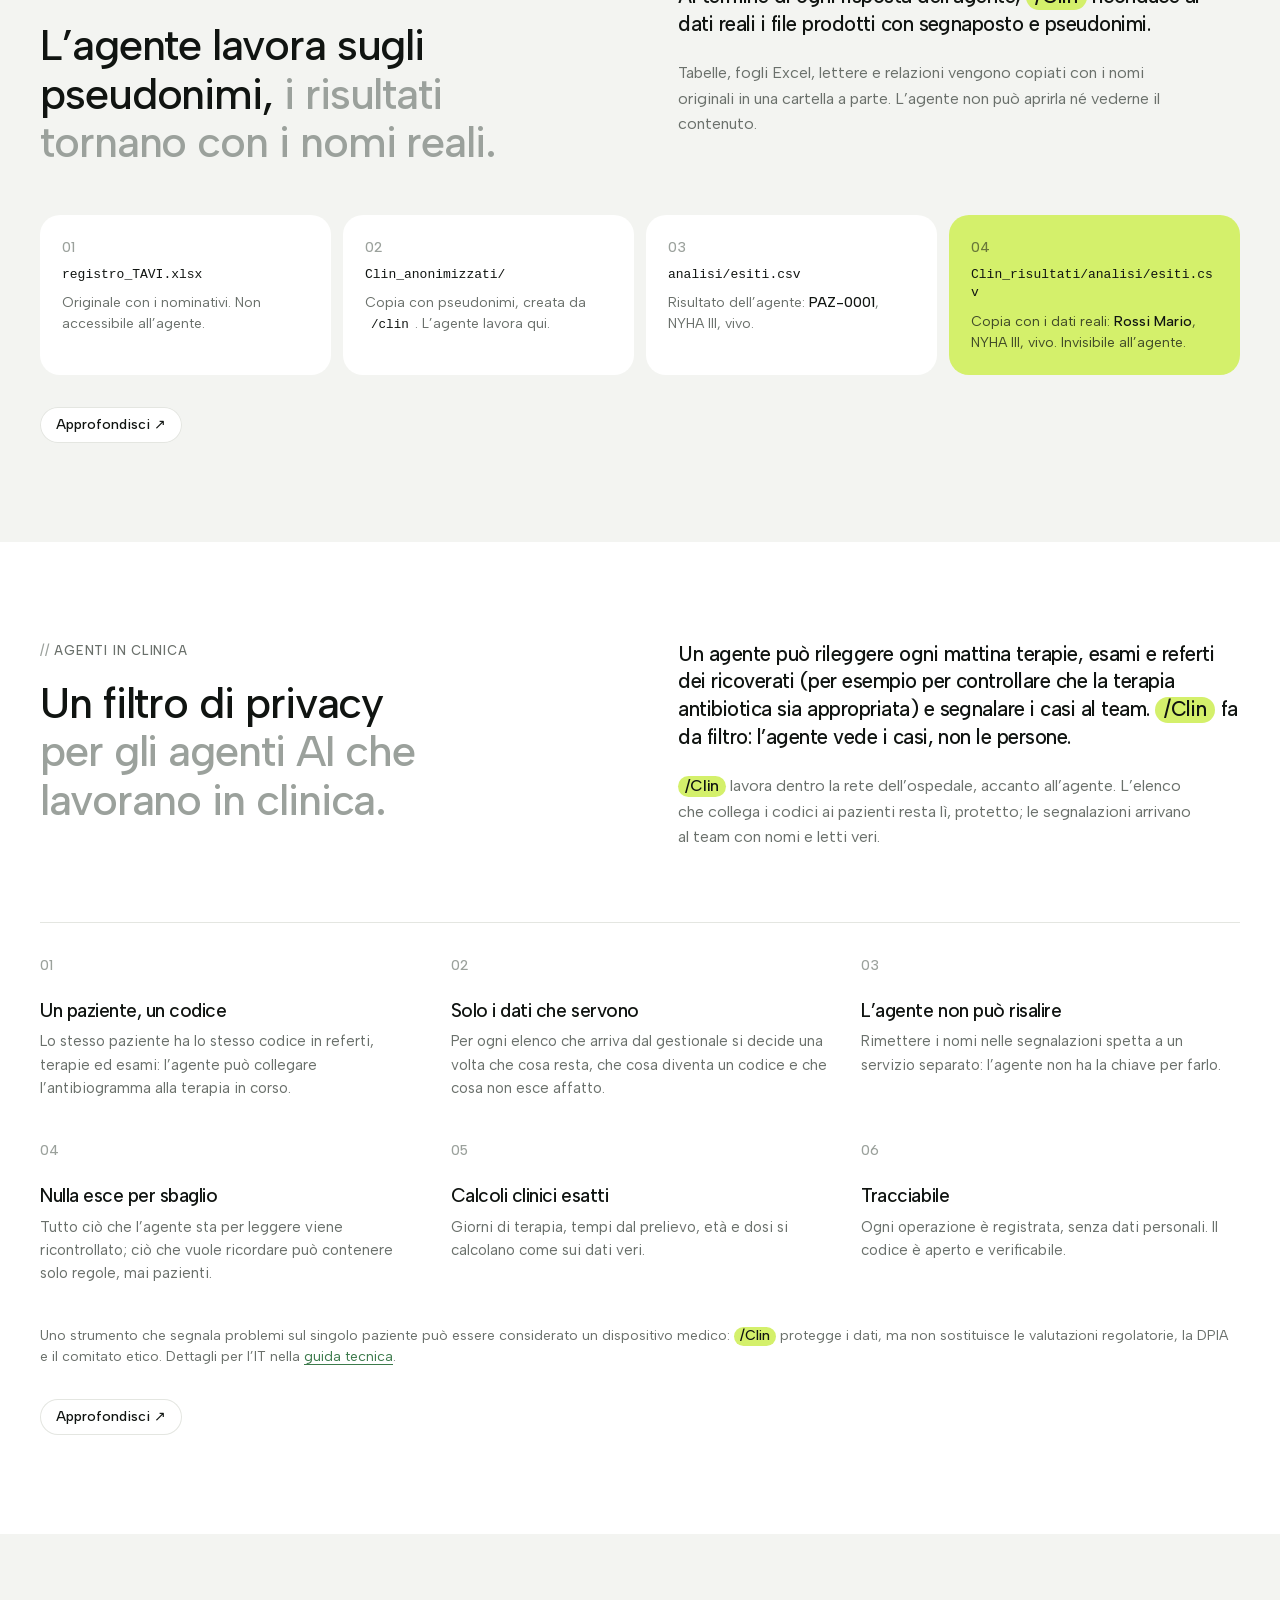
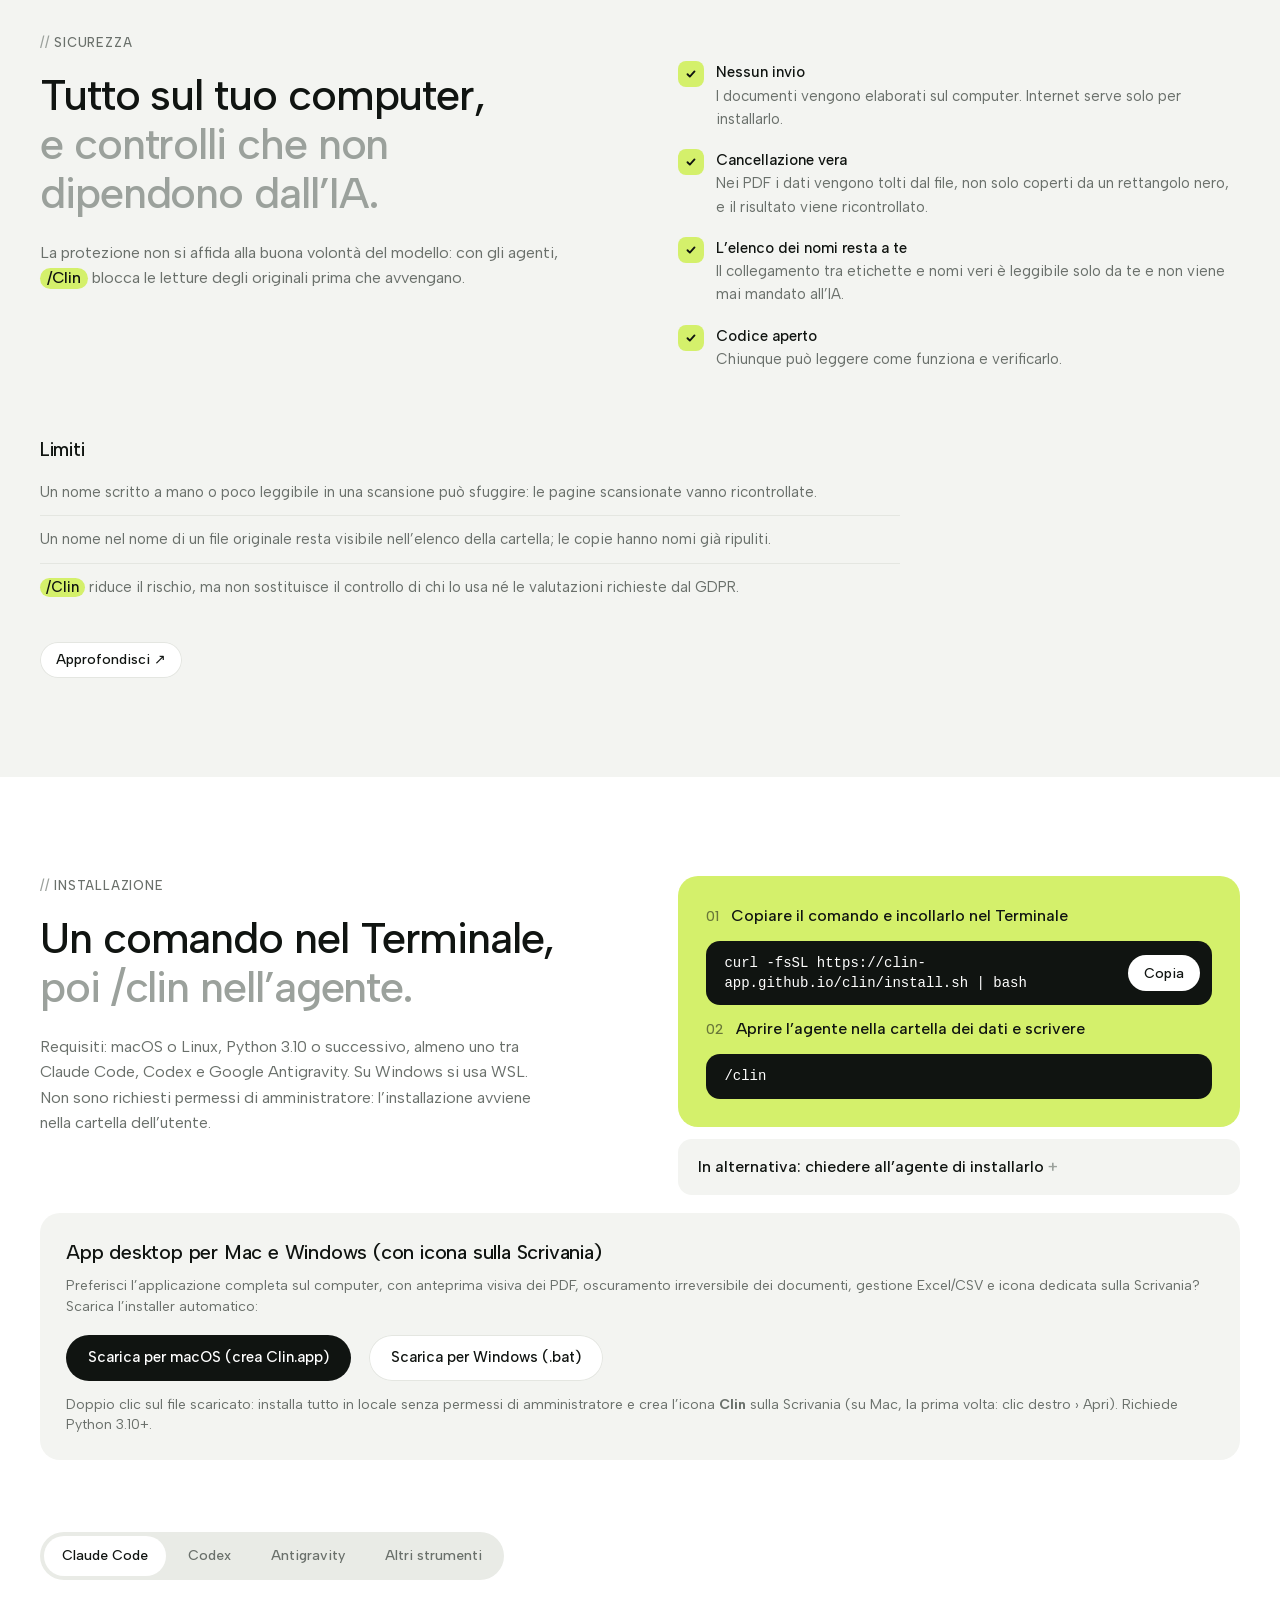
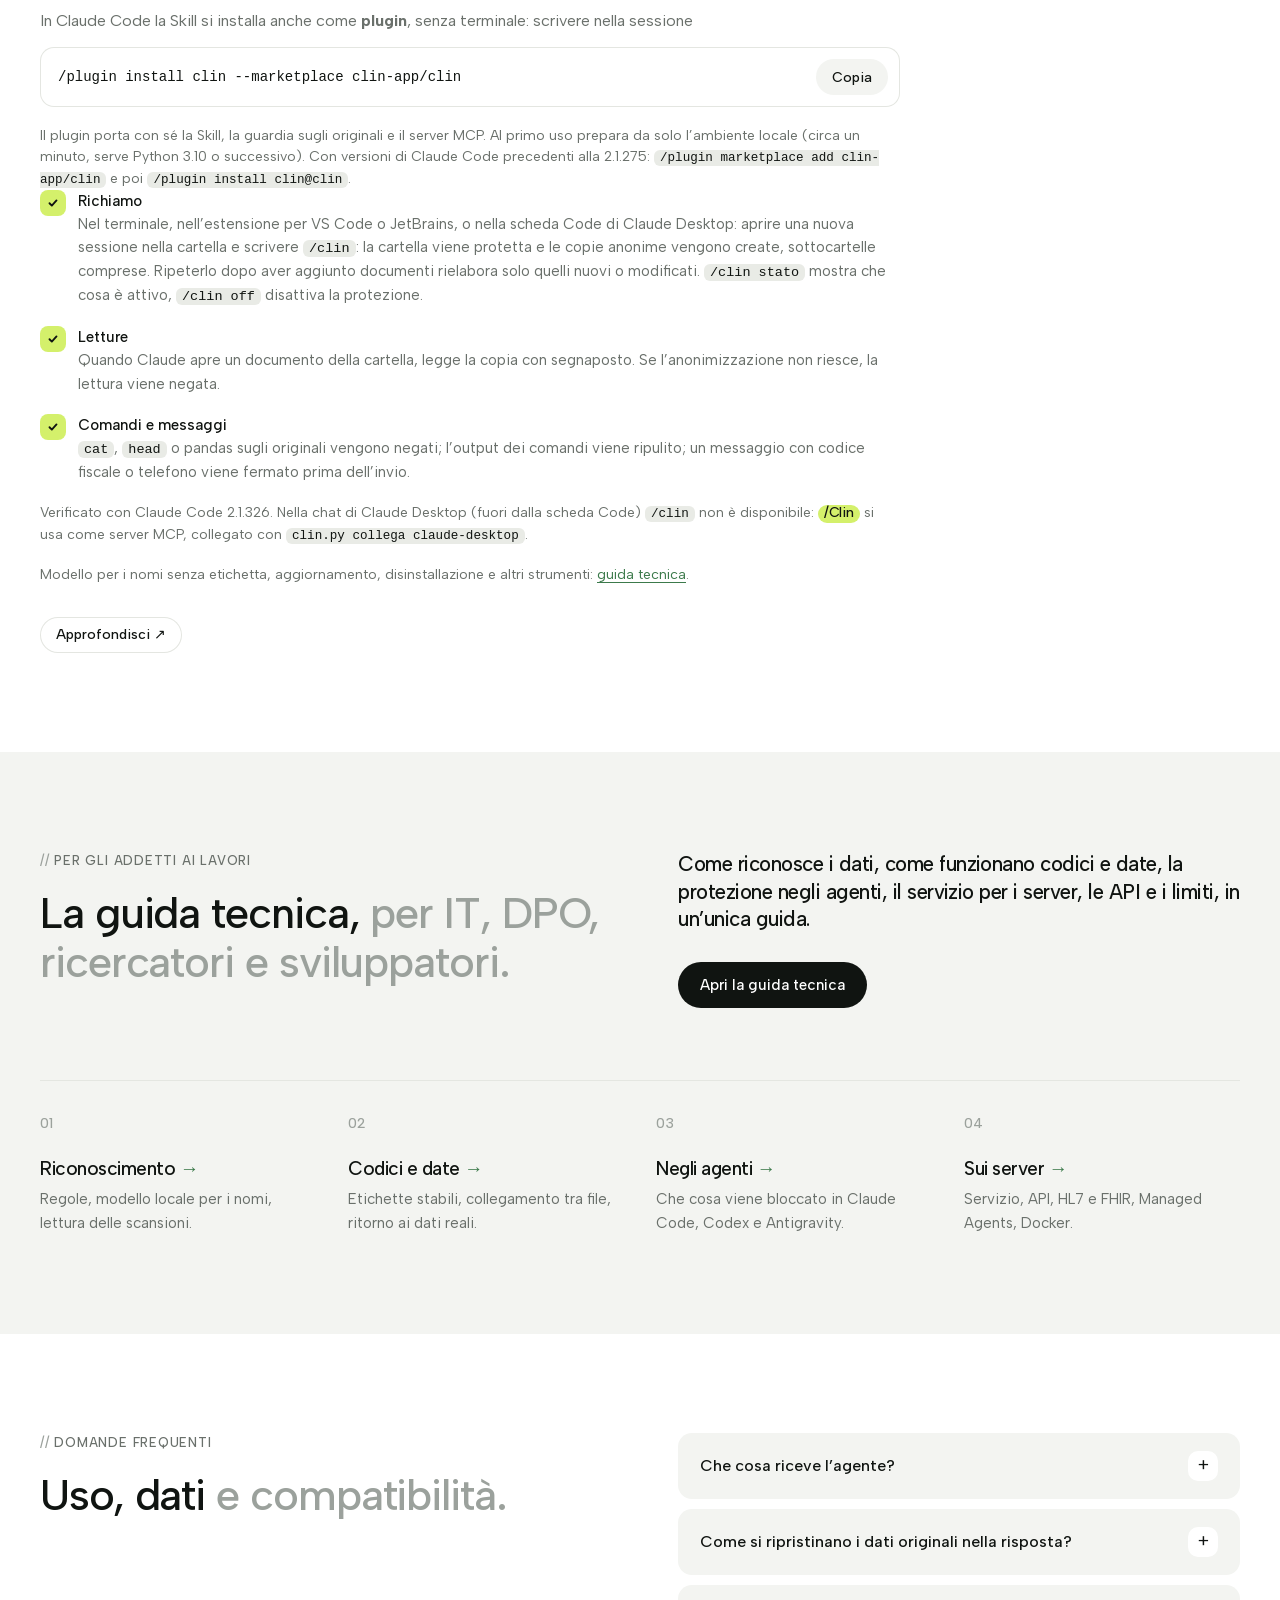
==== commit 2f934fa9: "Sito: homepage piu' progressiva e semplice, guida tecnica per gli addetti ai lavori - homepage riord" ====
--- a/docs/index.html
+++ b/docs/index.html
@@ -8,19 +8,19 @@
   <link rel="icon" href="logo.svg" type="image/svg+xml">
   <link rel="preload" href="fonts/AlbertSans.woff2" as="font" type="font/woff2" crossorigin>
   <link rel="stylesheet" href="style.css?v=20261123a">
-  <link rel="stylesheet" href="clin.css?v=20261124l">
+  <link rel="stylesheet" href="clin.css?v=20261125b">
 </head>
 <body>
 
 <nav class="topnav" aria-label="Principale">
   <a class="brand" href="#"><span class="brand-mark"><img src="logo.svg" alt="" width="34" height="34"></span><span class="clin">/Clin</span></a>
   <div class="nav-links">
-    <a href="#valore">Perché</a>
-    <a href="#reparto">In reparto</a>
-    <a href="#estensione">Estensione</a>
-    <a href="#come">Come funziona</a>
+    <a href="#flusso">Come funziona</a>
+    <a href="#modi">Dove si usa</a>
+    <a href="#ricerca">Ricerca</a>
+    <a href="#agenti">In clinica</a>
     <a href="#sicurezza">Sicurezza</a>
-    <a href="#domande">Domande</a>
+    <a href="guida.html">Guida tecnica</a>
   </div>
   <div class="nav-actions">
     <details class="nav-more">
@@ -32,19 +32,21 @@
           <span class="nf-btn">Apri l’app</span>
         </a>
         <div class="nav-list">
-          <a href="#valore"><svg class="ni" viewBox="0 0 24 24" aria-hidden="true"><path d="M12 3v4M12 17v4M3 12h4M17 12h4M6 6l2.5 2.5M15.5 15.5 18 18M6 18l2.5-2.5M15.5 8.5 18 6"/></svg><span>Perché</span></a>
-          <a href="#reparto"><svg class="ni" viewBox="0 0 24 24" aria-hidden="true"><rect x="3" y="4" width="18" height="16" rx="2.5"/><path d="M3 9h18M6.5 6.5h.01M9 6.5h.01"/></svg><span>In reparto</span></a>
+          <a href="#flusso"><svg class="ni" viewBox="0 0 24 24" aria-hidden="true"><path d="M9 6h11M9 12h11M9 18h11M4.5 6h.01M4.5 12h.01M4.5 18h.01"/></svg><span>Come funziona</span></a>
+          <a href="#rimosso"><svg class="ni" viewBox="0 0 24 24" aria-hidden="true"><path d="m3 3 18 18M10.6 6.1A9 9 0 0 1 12 6c5 0 9 6 9 6a15 15 0 0 1-2.4 3.1M6.6 6.6C4.3 8.1 3 12 3 12s4 6 9 6a8.5 8.5 0 0 0 4-1M9.9 9.9a3 3 0 0 0 4.2 4.2"/></svg><span>Cosa toglie, cosa lascia</span></a>
+          <a href="#modi"><svg class="ni" viewBox="0 0 24 24" aria-hidden="true"><path d="M12 3v4M12 17v4M3 12h4M17 12h4M6 6l2.5 2.5M15.5 15.5 18 18M6 18l2.5-2.5M15.5 8.5 18 6"/></svg><span>Dove si usa</span></a>
+          <a href="#reparto"><svg class="ni" viewBox="0 0 24 24" aria-hidden="true"><rect x="3" y="4" width="18" height="16" rx="2.5"/><path d="M3 9h18M6.5 6.5h.01M9 6.5h.01"/></svg><span>Nel browser</span></a>
           <a href="#estensione"><svg class="ni" viewBox="0 0 24 24" aria-hidden="true"><path d="M10 4a2 2 0 0 1 4 0v2h4v4h-1.5a2 2 0 1 0 0 4H18v5h-5v-1.5a2 2 0 1 0-4 0V19H4v-5h1.5a2 2 0 1 0 0-4H4V6h6z"/></svg><span>Estensione per Chrome ed Edge</span></a>
-          <a href="#desktop"><svg class="ni" viewBox="0 0 24 24" aria-hidden="true"><rect x="3" y="4" width="18" height="12" rx="2"/><path d="M8 20h8M12 16v4"/></svg><span>App desktop (Mac e Windows)</span></a>
-          <a href="#come"><svg class="ni" viewBox="0 0 24 24" aria-hidden="true"><path d="M9 6h11M9 12h11M9 18h11M4.5 6h.01M4.5 12h.01M4.5 18h.01"/></svg><span>Come funziona</span></a>
+          <a href="#valore"><svg class="ni" viewBox="0 0 24 24" aria-hidden="true"><rect x="3" y="4" width="18" height="16" rx="2.5"/><path d="m7 10 3 2-3 2M12 15h5"/></svg><span>Con un agente</span></a>
           <a href="#casi"><svg class="ni" viewBox="0 0 24 24" aria-hidden="true"><path d="M3 5.5A1.5 1.5 0 0 1 4.5 4H9a3 3 0 0 1 3 3v13a2.5 2.5 0 0 0-2.5-2.5H3zM21 5.5A1.5 1.5 0 0 0 19.5 4H15a3 3 0 0 0-3 3v13a2.5 2.5 0 0 1 2.5-2.5H21z"/></svg><span>Casi d’uso</span></a>
+          <a href="#ricerca"><svg class="ni" viewBox="0 0 24 24" aria-hidden="true"><circle cx="11" cy="11" r="6.5"/><path d="m20 20-4.4-4.4"/></svg><span>Per la ricerca</span></a>
           <a href="#database"><svg class="ni" viewBox="0 0 24 24" aria-hidden="true"><ellipse cx="12" cy="5.5" rx="7.5" ry="2.8"/><path d="M4.5 5.5v13c0 1.5 3.4 2.8 7.5 2.8s7.5-1.3 7.5-2.8v-13M4.5 12c0 1.5 3.4 2.8 7.5 2.8s7.5-1.3 7.5-2.8"/></svg><span>Excel e database</span></a>
           <a href="#risultati"><svg class="ni" viewBox="0 0 24 24" aria-hidden="true"><path d="M14 3H6.5A1.5 1.5 0 0 0 5 4.5v15A1.5 1.5 0 0 0 6.5 21h11a1.5 1.5 0 0 0 1.5-1.5V8zM14 3v5h5M9 14.5l2 2 4-4"/></svg><span>Risultati</span></a>
+          <a href="#agenti"><svg class="ni" viewBox="0 0 24 24" aria-hidden="true"><rect x="4" y="4" width="16" height="6" rx="1.5"/><rect x="4" y="14" width="16" height="6" rx="1.5"/><path d="M8 7h.01M8 17h.01"/></svg><span>Agenti in clinica</span></a>
+          <a href="#sicurezza"><svg class="ni" viewBox="0 0 24 24" aria-hidden="true"><rect x="5" y="11" width="14" height="10" rx="2"/><path d="M8 11V7.5a4 4 0 0 1 8 0V11"/></svg><span>Sicurezza</span></a>
           <a href="#installazione"><svg class="ni" viewBox="0 0 24 24" aria-hidden="true"><path d="M12 3v12M7 10l5 5 5-5M5 20h14"/></svg><span>Installazione</span></a>
-          <a href="#ricerca"><svg class="ni" viewBox="0 0 24 24" aria-hidden="true"><circle cx="11" cy="11" r="6.5"/><path d="m20 20-4.4-4.4"/></svg><span>Per la ricerca</span></a>
-          <a href="#agenti"><svg class="ni" viewBox="0 0 24 24" aria-hidden="true"><rect x="4" y="4" width="16" height="6" rx="1.5"/><rect x="4" y="14" width="16" height="6" rx="1.5"/><path d="M8 7h.01M8 17h.01"/></svg><span>Agenti in ospedale</span></a>
-          <a href="#rimosso"><svg class="ni" viewBox="0 0 24 24" aria-hidden="true"><path d="m3 3 18 18M10.6 6.1A9 9 0 0 1 12 6c5 0 9 6 9 6a15 15 0 0 1-2.4 3.1M6.6 6.6C4.3 8.1 3 12 3 12s4 6 9 6a8.5 8.5 0 0 0 4-1M9.9 9.9a3 3 0 0 0 4.2 4.2"/></svg><span>Cosa viene rimosso</span></a>
-          <a href="#sicurezza"><svg class="ni" viewBox="0 0 24 24" aria-hidden="true"><rect x="5" y="11" width="14" height="10" rx="2"/><path d="M8 11V7.5a4 4 0 0 1 8 0V11"/></svg><span>Sicurezza</span></a>
+          <a href="#desktop"><svg class="ni" viewBox="0 0 24 24" aria-hidden="true"><rect x="3" y="4" width="18" height="12" rx="2"/><path d="M8 20h8M12 16v4"/></svg><span>App desktop (Mac e Windows)</span></a>
+          <a href="guida.html"><svg class="ni" viewBox="0 0 24 24" aria-hidden="true"><path d="M6 3h9l4 4v14H6zM14 3v5h5M9 12h7M9 16h7"/></svg><span>Per gli addetti ai lavori</span></a>
           <a href="#domande"><svg class="ni" viewBox="0 0 24 24" aria-hidden="true"><path d="M20.5 12a8 8 0 0 1-11.7 7.1L4 20l1-4.4A8 8 0 1 1 20.5 12z"/></svg><span>Domande</span></a>
           <a href="#sostieni"><svg class="ni" viewBox="0 0 24 24" aria-hidden="true"><path d="M12 20s-7.5-4.6-7.5-10.2A4 4 0 0 1 12 7.3a4 4 0 0 1 7.5 2.5C19.5 15.4 12 20 12 20z"/></svg><span>Sostieni</span></a>
           <a href="https://github.com/clin-app/clin"><svg class="ni" viewBox="0 0 24 24" aria-hidden="true"><path d="m8 7-5 5 5 5M16 7l5 5-5 5M14 4l-4 16"/></svg><span>Codice sorgente</span></a>
@@ -74,17 +76,193 @@
 
 <main>
 
+  <!-- ------------------------------------------------ il percorso dei dati -->
+  <section class="section soft" id="flusso">
+    <div class="wrap">
+      <div class="split split-top">
+        <div>
+          <span class="eyebrow">Come funziona</span>
+          <h2>I nomi restano sul computer, <span>all’IA arriva solo il contenuto clinico.</span></h2>
+        </div>
+        <div>
+          <p class="lede">Tra i documenti e l’IA c’è sempre <span class="clin">/Clin</span>, che lavora sul tuo computer.</p>
+          <p class="sub">Trova nomi, codici, date e recapiti e li sostituisce con etichette come [PAZIENTE_1]. L’IA ragiona sul caso senza sapere di chi si tratta; quando risponde, <span class="clin">/Clin</span> rimette i nomi veri al loro posto. L’elenco che collega etichette e nomi non lascia mai il computer.</p>
+        </div>
+      </div>
+      <div class="dataflow" role="img" aria-label="Schema: i documenti originali restano sul computer; Clin riconosce e copre i dati personali; all’IA arrivano solo segnaposto; la risposta torna a Clin, che con la tabella dei segnaposto conservata in locale rimette i nomi veri nei risultati.">
+        <svg viewBox="0 0 1080 560" xmlns="http://www.w3.org/2000/svg" aria-hidden="true">
+          <defs>
+            <symbol id="fl-stk" viewBox="0 0 96 82">
+              <path d="M48 36l46 22-46 22L2 58z"/><path d="M48 29l46 22-46 22L2 51z"/><path d="M48 22l46 22-46 22L2 44z"/>
+              <path d="M48 15l46 22-46 22L2 37z"/><path d="M48 8l46 22-46 22L2 30z"/><path d="M48 1l46 22-46 22L2 23z"/>
+            </symbol>
+            <marker id="fl-ag" viewBox="0 0 12 12" refX="10" refY="6" markerWidth="11" markerHeight="11" orient="auto"><path d="M3 1.5l7 4.5-7 4.5" class="fl-head"/></marker>
+            <marker id="fl-ab" viewBox="0 0 12 12" refX="10" refY="6" markerWidth="11" markerHeight="11" orient="auto"><path d="M3 1.5l7 4.5-7 4.5" class="fl-head fl-blue"/></marker>
+          </defs>
+
+          <line class="fl-edge" x1="806" y1="24" x2="806" y2="512"/>
+          <text class="fl-cap" x="790" y="540" text-anchor="end">Sul tuo computer</text>
+          <text class="fl-cap" x="822" y="540">Fuori dal computer</text>
+
+          <text class="fl-t" x="110" y="52" text-anchor="middle">Documenti originali</text>
+          <text class="fl-s" x="110" y="76" text-anchor="middle">non si muovono da qui</text>
+          <use href="#fl-stk" class="fl-ink" x="62" y="100" width="96" height="82"/>
+
+          <text class="fl-t" x="495" y="34" text-anchor="middle">Clin</text>
+          <text class="fl-s" x="495" y="58" text-anchor="middle">prima di ogni invio</text>
+          <rect class="fl-panel" x="330" y="74" width="330" height="156" rx="12"/>
+          <use href="#fl-stk" class="fl-b" x="366" y="92" width="96" height="82"/>
+          <use href="#fl-stk" class="fl-b" x="528" y="92" width="96" height="82"/>
+          <path class="fl-line fl-blue" d="M472 138H516" marker-end="url(#fl-ab)"/>
+          <text class="fl-in" x="414" y="208" text-anchor="middle">Riconosce</text>
+          <text class="fl-in" x="576" y="208" text-anchor="middle">Copre</text>
+
+          <text class="fl-t" x="940" y="52" text-anchor="middle">L’IA</text>
+          <text class="fl-s" x="940" y="76" text-anchor="middle">ChatGPT, Claude, Gemini</text>
+          <use href="#fl-stk" class="fl-ink" x="892" y="100" width="96" height="82"/>
+
+          <path class="fl-line" d="M170 146H320" marker-end="url(#fl-ag)"/>
+          <text class="fl-s" x="245" y="134" text-anchor="middle">PDF, Word, Excel</text>
+          <path class="fl-line" d="M670 146H882" marker-end="url(#fl-ag)"/>
+          <text class="fl-s" x="738" y="134" text-anchor="middle">Solo segnaposto</text>
+
+          <path class="fl-line fl-blue" d="M495 240V318" marker-end="url(#fl-ab)"/>
+          <text class="fl-t fl-tb" x="512" y="276">Tabella dei segnaposto</text>
+          <text class="fl-s" x="512" y="298">resta in locale</text>
+
+          <rect class="fl-panel" x="330" y="330" width="330" height="156" rx="12"/>
+          <use href="#fl-stk" class="fl-b" x="366" y="348" width="96" height="82"/>
+          <use href="#fl-stk" class="fl-b" x="528" y="348" width="96" height="82"/>
+          <path class="fl-line fl-blue" d="M516 394H472" marker-end="url(#fl-ab)"/>
+          <text class="fl-in" x="414" y="464" text-anchor="middle">Rimette i nomi</text>
+          <text class="fl-in" x="576" y="464" text-anchor="middle">Rilegge</text>
+
+          <path class="fl-line" d="M940 194V390a12 12 0 0 1-12 12H672" marker-end="url(#fl-ag)"/>
+          <text class="fl-s" x="738" y="430" text-anchor="middle">Risposta</text>
+          <path class="fl-line" d="M320 402H170" marker-end="url(#fl-ag)"/>
+          <use href="#fl-stk" class="fl-ink" x="62" y="356" width="96" height="82"/>
+          <text class="fl-t" x="110" y="470" text-anchor="middle">Risultati con i nomi veri</text>
+          <text class="fl-s" x="110" y="494" text-anchor="middle">li vedi solo tu</text>
+        </svg>
+      </div>
+      <p class="deep"><a class="btn-deep" href="guida.html#architettura" target="_blank" rel="noopener">Approfondisci<span aria-hidden="true"> ↗</span><span class="sr"> (guida tecnica, nuova scheda)</span></a></p>
+    </div>
+  </section>
+
+  <!-- ------------------------------------------------ cosa toglie, cosa lascia -->
+  <section class="section" id="rimosso">
+    <div class="wrap">
+      <span class="eyebrow">Cosa toglie, cosa lascia</span>
+      <h2>Tutto ciò che identifica una persona, <span>niente di ciò che serve alla cura.</span></h2>
+      <div class="split split-top removed">
+        <ul class="checks">
+          <li><span><b>Persone</b>Pazienti, familiari, medici e operatori, anche citati senza titolo o etichetta, in italiano e in molte altre lingue europee.</span></li>
+          <li><span><b>Codici e documenti</b>Codice fiscale, tessera sanitaria, carta d’identità, passaporto, numeri di cartella, ricetta, referto e ricovero.</span></li>
+          <li><span><b>Recapiti e luoghi</b>Telefoni, email, indirizzi, città di residenza e luogo di nascita.</span></li>
+          <li><span><b>Date ed età</b>Le date vengono alterate in modo che i calcoli clinici restino giusti; le età molto avanzate diventano «90+».</span></li>
+          <li><span><b>Ciò che non si vede</b>Autore e dati nascosti dei file, firme, timbri, loghi, codici a barre e QR, e i nomi nei nomi dei file.</span></li>
+        </ul>
+        <div class="card keep">
+          <h3>Resta leggibile</h3>
+          <ul class="plainlist">
+            <li>Diagnosi, sintomi e termini clinici, anche con un nome proprio: «morbo di Parkinson», «manovra di Giordano»</li>
+            <li>Farmaci, dosi e vie di somministrazione</li>
+            <li>Esami, valori e parametri: «Hb 12,4 g/dL», «PA 135/80 mmHg»</li>
+            <li>Germi, antibiogrammi, punteggi clinici e classificazioni</li>
+            <li>Durate e intervalli: «diabete da 10 anni», «quinto giorno di terapia»</li>
+          </ul>
+        </div>
+      </div>
+      <p class="deep"><a class="btn-deep" href="guida.html#riconoscimento" target="_blank" rel="noopener">Approfondisci<span aria-hidden="true"> ↗</span><span class="sr"> (guida tecnica, nuova scheda)</span></a></p>
+    </div>
+  </section>
+
+  <!-- ------------------------------------------------ dove si usa -->
+  <section class="section soft" id="modi">
+    <div class="wrap">
+      <div class="split split-top">
+        <div>
+          <span class="eyebrow">Dove si usa</span>
+          <h2>Quattro modi di usarlo, <span>la stessa protezione.</span></h2>
+        </div>
+        <div>
+          <p class="lede">Si sceglie in base a come si lavora: da una pagina web, dentro la chat che si usa già, con un agente che analizza intere cartelle, oppure nei sistemi automatici dell’ospedale.</p>
+        </div>
+      </div>
+      <div class="features four">
+        <a class="feature feature-link" href="#reparto"><span class="n">01</span><h3>Nel browser</h3><p>Senza installare nulla: si trascinano i documenti, si copia il testo pulito nella chat, si rimettono i nomi nella risposta.</p></a>
+        <a class="feature feature-link" href="#estensione"><span class="n">02</span><h3>Nella chat</h3><p>Un’estensione per Chrome ed Edge controlla ciò che si incolla in ChatGPT, Claude o Gemini prima che parta.</p></a>
+        <a class="feature feature-link" href="#valore"><span class="n">03</span><h3>Con un agente</h3><p>In Claude Code, Codex o Antigravity si scrive <code>/clin</code>: l’agente analizza cartelle intere, ma solo su copie anonime.</p></a>
+        <a class="feature feature-link" href="#agenti"><span class="n">04</span><h3>In ospedale</h3><p>Come filtro per gli agenti che lavorano da soli sui dati dei ricoverati, dentro la rete dell’ospedale.</p></a>
+      </div>
+      <p class="deep"><a class="btn-deep" href="guida.html#forme" target="_blank" rel="noopener">Approfondisci<span aria-hidden="true"> ↗</span><span class="sr"> (guida tecnica, nuova scheda)</span></a></p>
+    </div>
+  </section>
+
+  <!-- ------------------------------------------------ in reparto, senza installare nulla -->
+  <section class="section" id="reparto">
+    <div class="wrap">
+      <div class="split split-top">
+        <div>
+          <span class="eyebrow">In reparto, sul PC dell’ospedale</span>
+          <h2>Nessuna installazione: <span><span class="clin">/Clin</span> funziona anche nel browser.</span></h2>
+        </div>
+        <div>
+          <p class="lede">Per scrivere una lettera di dimissione con Claude, ChatGPT o Gemini su un computer dell’ospedale basta aprire una pagina.</p>
+          <p class="sub">Si trascinano i PDF della cartella clinica e si incollano diari ed esami: <span class="clin">/Clin</span> li anonimizza nel browser, tutti insieme e con gli stessi segnaposto, e la risposta dell’IA torna con i nomi veri. Il browser blocca ogni connessione verso altri siti; la tabella dei segnaposto resta solo nella scheda e si cancella chiudendola.</p>
+          <div class="actions"><a class="btn btn-dark" href="app/">Apri Clin nel browser</a></div>
+        </div>
+      </div>
+      <div class="features four">
+        <div class="feature"><span class="n">01</span><h3>Trascinare</h3><p>PDF, Word, foto dei referti e testi copiati dalla cartella informatizzata, anche tutti insieme.</p></div>
+        <div class="feature"><span class="n">02</span><h3>Copiare</h3><p>«Copia per la chat» e incollare in Claude, ChatGPT o Gemini con la richiesta: «Scrivi la lettera di dimissione».</p></div>
+        <div class="feature"><span class="n">03</span><h3>Ripristinare</h3><p>Incollare la risposta in <span class="clin">/Clin</span>: segnaposto e codici tornano ai nomi e ai dati reali.</p></div>
+        <div class="feature"><span class="n">04</span><h3>Riportare</h3><p>«Copia con i dati reali» e incollare la lettera nella cartella clinica. Nessun dato è uscito dal computer.</p></div>
+      </div>
+      <p class="note">Senza estensione, non trascinare i documenti direttamente nella chat dell’IA: un file caricato lì raggiunge subito i server del fornitore, prima di qualsiasi anonimizzazione. Sul telefono la stessa pagina si aggiunge alla schermata Home e legge anche le foto dei fogli cartacei.</p>
+      <p class="deep"><a class="btn-deep" href="guida.html#app-browser" target="_blank" rel="noopener">Approfondisci<span aria-hidden="true"> ↗</span><span class="sr"> (guida tecnica, nuova scheda)</span></a></p>
+    </div>
+  </section>
+
+  <!-- ------------------------------------------------ estensione per Chrome ed Edge -->
+  <section class="section soft" id="estensione">
+    <div class="wrap">
+      <div class="split split-top">
+        <div>
+          <span class="eyebrow">Estensione per Chrome ed Edge</span>
+          <h2>Dentro la chat che usi già: <span><span class="clin">/Clin</span> controlla prima che il sito riceva.</span></h2>
+        </div>
+        <div>
+          <p class="lede">Si incolla o si trascina nella pagina di ChatGPT, Claude, Gemini, Copilot o Mistral come sempre: <span class="clin">/Clin</span> ferma il contenuto sul computer e lo anonimizza prima dell’invio.</p>
+          <p class="sub">Una finestra di controllo mostra il documento già coperto e l’elenco dei dati trovati, ciascuno con il suo interruttore. All’IA arriva lo stesso file, con i segnaposto al posto dei dati personali. Motore, lettura dei PDF e riconoscimento dei nomi sono dentro l’estensione: dopo l’installazione non effettua alcuna richiesta di rete.</p>
+          <div class="actions ext-actions">
+            <a class="btn btn-dark" href="https://github.com/clin-app/clin/releases/latest/download/clin-estensione.zip" data-dona>Scarica l’estensione</a>
+            <a class="link-in" href="https://github.com/clin-app/clin/releases/latest">Note di versione</a>
+          </div>
+        </div>
+      </div>
+      <div class="features four">
+        <div class="feature"><span class="n">01</span><h3>Incollare o trascinare</h3><p>PDF, Word, PowerPoint, foto, Excel e testi, direttamente nella chat. Un testo breve senza dati personali passa senza domande.</p></div>
+        <div class="feature"><span class="n">02</span><h3>Controllare</h3><p>Anteprima reale del documento coperto e dati trovati per tipo. Un interruttore lascia un dato in chiaro, una parola sfuggita si aggiunge al volo.</p></div>
+        <div class="feature"><span class="n">03</span><h3>Inserire</h3><p>«Inserisci nella chat»: il sito riceve il file anonimizzato. Ogni correzione si applica in una frazione di secondo, anche sui documenti lunghi.</p></div>
+        <div class="feature"><span class="n">04</span><h3>Rileggere</h3><p>Il pannello di <span class="clin">/Clin</span> mostra la risposta dell’IA con i nomi veri, in un’area che la pagina della chat non può leggere.</p></div>
+      </div>
+      <p class="note">Installazione: estrarre lo zip in una cartella stabile (per esempio <code>Documenti/Clin-estensione</code>), aprire <code>chrome://extensions</code> o <code>edge://extensions</code>, attivare <b>Modalità sviluppatore</b> e scegliere <b>Carica estensione non pacchettizzata</b>. Per aggiornarla: sostituire il contenuto della cartella con il nuovo zip e premere ⟳ sulla scheda Clin. In arrivo anche sul Chrome Web Store.</p>
+      <p class="deep"><a class="btn-deep" href="guida.html#estensione" target="_blank" rel="noopener">Approfondisci<span aria-hidden="true"> ↗</span><span class="sr"> (guida tecnica, nuova scheda)</span></a></p>
+    </div>
+  </section>
+
   <!-- ------------------------------------------------ valore -->
-  <section class="section soft" id="valore">
-    <div class="wrap">
-      <div class="split split-top">
-        <div>
-          <span class="eyebrow">Perché <span class="clin">/Clin</span></span>
-          <h2>Una Skill dentro l’agente di coding, <span>dove i documenti vengono già analizzati.</span></h2>
-        </div>
-        <div>
-          <p class="lede">Claude Code, Codex e Antigravity leggono file, eseguono codice e producono analisi su intere cartelle. <span class="clin">/Clin</span> rende possibile farlo anche con documenti clinici.</p>
-          <p class="sub">I documenti si copiano nella cartella del progetto, come qualsiasi altro file. Nella sessione dell’agente si scrive <span class="clin">/Clin</span>: da quel momento l’agente lavora solo su copie anonimizzate, senza copia e incolla, senza un’applicazione separata e senza cambiare strumento.</p>
+  <section class="section" id="valore">
+    <div class="wrap">
+      <div class="split split-top">
+        <div>
+          <span class="eyebrow">Con un agente</span>
+          <h2>Claude Code, Codex e Antigravity <span>sui documenti clinici, con una parola: /clin.</span></h2>
+        </div>
+        <div>
+          <p class="lede">Gli agenti di coding leggono intere cartelle, scrivono codice e producono analisi. Con la Skill <span class="clin">/Clin</span> possono farlo anche su referti, lettere e registri di pazienti.</p>
+          <p class="sub">I documenti si mettono nella cartella del progetto come qualsiasi file. Nella sessione si scrive <span class="clin">/Clin</span>: da quel momento gli originali restano chiusi e l’agente lavora solo sulle copie anonime.</p>
         </div>
       </div>
 
@@ -111,155 +289,26 @@
           <li><span><b>Risultati con i nomi reali</b>Tabelle e relazioni tornano con i dati originali in una cartella locale che l’agente non vede.</span></li>
         </ul>
       </div>
-    </div>
-  </section>
-
-  <!-- ------------------------------------------------ il percorso dei dati -->
-  <section class="section" id="flusso">
-    <div class="wrap">
-      <div class="split split-top">
-        <div>
-          <span class="eyebrow">Il percorso dei dati</span>
-          <h2>I nomi non lasciano il computer: <span>all’IA arrivano solo segnaposto.</span></h2>
-        </div>
-        <div>
-          <p class="lede">Tra i documenti e l’IA c’è sempre <span class="clin">/Clin</span>, e gira sul tuo computer.</p>
-          <p class="sub">Riconosce i dati personali e li copre con segnaposto stabili. La tabella che collega ogni segnaposto al dato vero resta in locale: è quella che, al ritorno, rimette i nomi al loro posto nella risposta.</p>
-        </div>
-      </div>
-      <div class="dataflow" role="img" aria-label="Schema: i documenti originali restano sul computer; Clin riconosce e copre i dati personali; all’IA arrivano solo segnaposto; la risposta torna a Clin, che con la tabella dei segnaposto conservata in locale rimette i nomi veri nei risultati.">
-        <svg viewBox="0 0 1080 560" xmlns="http://www.w3.org/2000/svg" aria-hidden="true">
-          <defs>
-            <symbol id="fl-stk" viewBox="0 0 96 82">
-              <path d="M48 36l46 22-46 22L2 58z"/><path d="M48 29l46 22-46 22L2 51z"/><path d="M48 22l46 22-46 22L2 44z"/>
-              <path d="M48 15l46 22-46 22L2 37z"/><path d="M48 8l46 22-46 22L2 30z"/><path d="M48 1l46 22-46 22L2 23z"/>
-            </symbol>
-            <marker id="fl-ag" viewBox="0 0 12 12" refX="10" refY="6" markerWidth="11" markerHeight="11" orient="auto"><path d="M3 1.5l7 4.5-7 4.5" class="fl-head"/></marker>
-            <marker id="fl-ab" viewBox="0 0 12 12" refX="10" refY="6" markerWidth="11" markerHeight="11" orient="auto"><path d="M3 1.5l7 4.5-7 4.5" class="fl-head fl-blue"/></marker>
-          </defs>
-
-          <line class="fl-edge" x1="806" y1="24" x2="806" y2="512"/>
-          <text class="fl-cap" x="790" y="540" text-anchor="end">Sul tuo computer</text>
-          <text class="fl-cap" x="822" y="540">Fuori dal computer</text>
-
-          <text class="fl-t" x="110" y="52" text-anchor="middle">Documenti originali</text>
-          <text class="fl-s" x="110" y="76" text-anchor="middle">non si muovono da qui</text>
-          <use href="#fl-stk" class="fl-ink" x="62" y="100" width="96" height="82"/>
-
-          <text class="fl-t" x="495" y="34" text-anchor="middle">Clin</text>
-          <text class="fl-s" x="495" y="58" text-anchor="middle">prima di ogni invio</text>
-          <rect class="fl-panel" x="330" y="74" width="330" height="156" rx="12"/>
-          <use href="#fl-stk" class="fl-b" x="366" y="92" width="96" height="82"/>
-          <use href="#fl-stk" class="fl-b" x="528" y="92" width="96" height="82"/>
-          <path class="fl-line fl-blue" d="M472 138H516" marker-end="url(#fl-ab)"/>
-          <text class="fl-in" x="414" y="208" text-anchor="middle">Riconosce</text>
-          <text class="fl-in" x="576" y="208" text-anchor="middle">Copre</text>
-
-          <text class="fl-t" x="940" y="52" text-anchor="middle">L’IA</text>
-          <text class="fl-s" x="940" y="76" text-anchor="middle">ChatGPT, Claude, Gemini</text>
-          <use href="#fl-stk" class="fl-ink" x="892" y="100" width="96" height="82"/>
-
-          <path class="fl-line" d="M170 146H320" marker-end="url(#fl-ag)"/>
-          <text class="fl-s" x="245" y="134" text-anchor="middle">PDF, Word, Excel</text>
-          <path class="fl-line" d="M670 146H882" marker-end="url(#fl-ag)"/>
-          <text class="fl-s" x="738" y="134" text-anchor="middle">Solo segnaposto</text>
-
-          <path class="fl-line fl-blue" d="M495 240V318" marker-end="url(#fl-ab)"/>
-          <text class="fl-t fl-tb" x="512" y="276">Tabella dei segnaposto</text>
-          <text class="fl-s" x="512" y="298">resta in locale</text>
-
-          <rect class="fl-panel" x="330" y="330" width="330" height="156" rx="12"/>
-          <use href="#fl-stk" class="fl-b" x="366" y="348" width="96" height="82"/>
-          <use href="#fl-stk" class="fl-b" x="528" y="348" width="96" height="82"/>
-          <path class="fl-line fl-blue" d="M516 394H472" marker-end="url(#fl-ab)"/>
-          <text class="fl-in" x="414" y="464" text-anchor="middle">Rimette i nomi</text>
-          <text class="fl-in" x="576" y="464" text-anchor="middle">Rilegge</text>
-
-          <path class="fl-line" d="M940 194V390a12 12 0 0 1-12 12H672" marker-end="url(#fl-ag)"/>
-          <text class="fl-s" x="738" y="430" text-anchor="middle">Risposta</text>
-          <path class="fl-line" d="M320 402H170" marker-end="url(#fl-ag)"/>
-          <use href="#fl-stk" class="fl-ink" x="62" y="356" width="96" height="82"/>
-          <text class="fl-t" x="110" y="470" text-anchor="middle">Risultati con i nomi veri</text>
-          <text class="fl-s" x="110" y="494" text-anchor="middle">li vedi solo tu</text>
-        </svg>
-      </div>
-    </div>
-  </section>
-
-  <!-- ------------------------------------------------ in reparto, senza installare nulla -->
-  <section class="section" id="reparto">
-    <div class="wrap">
-      <div class="split split-top">
-        <div>
-          <span class="eyebrow">In reparto, sul PC dell’ospedale</span>
-          <h2>Nessuna installazione: <span><span class="clin">/Clin</span> funziona anche nel browser.</span></h2>
-        </div>
-        <div>
-          <p class="lede">Per scrivere una lettera di dimissione con Claude, ChatGPT o Gemini su un computer dell’ospedale basta aprire una pagina.</p>
-          <p class="sub">Si trascinano i PDF della cartella clinica e si incollano diari ed esami: <span class="clin">/Clin</span> li anonimizza nel browser, tutti insieme e con gli stessi segnaposto, e la risposta dell’IA torna con i nomi veri. Il browser blocca ogni connessione verso altri siti; la tabella dei segnaposto resta solo nella scheda e si cancella chiudendola.</p>
-          <div class="actions"><a class="btn btn-dark" href="app/">Apri Clin nel browser</a></div>
-        </div>
-      </div>
+      <p class="deep"><a class="btn-deep" href="guida.html#agenti" target="_blank" rel="noopener">Approfondisci<span aria-hidden="true"> ↗</span><span class="sr"> (guida tecnica, nuova scheda)</span></a></p>
+    </div>
+  </section>
+
+  <section class="section soft" id="come">
+    <div class="wrap">
+      <span class="eyebrow">Con un agente, passo per passo</span>
+      <h2>Si installa una volta, <span>si attiva nella cartella che serve.</span></h2>
       <div class="features four">
-        <div class="feature"><span class="n">01</span><h3>Trascinare</h3><p>PDF, Word, foto dei referti e testi copiati dalla cartella informatizzata, anche tutti insieme.</p></div>
-        <div class="feature"><span class="n">02</span><h3>Copiare</h3><p>«Copia per la chat» e incollare in Claude, ChatGPT o Gemini con la richiesta: «Scrivi la lettera di dimissione».</p></div>
-        <div class="feature"><span class="n">03</span><h3>Ripristinare</h3><p>Incollare la risposta in <span class="clin">/Clin</span>: segnaposto e codici tornano ai nomi e ai dati reali.</p></div>
-        <div class="feature"><span class="n">04</span><h3>Riportare</h3><p>«Copia con i dati reali» e incollare la lettera nella cartella clinica. Nessun dato è uscito dal computer.</p></div>
-      </div>
-      <p class="note">Senza estensione, non trascinare i documenti direttamente nella chat dell’IA: un file caricato lì raggiunge subito i server del fornitore, prima di qualsiasi anonimizzazione. Sul telefono la stessa pagina si aggiunge alla schermata Home e legge anche le foto dei fogli cartacei.</p>
-    </div>
-  </section>
-
-  <!-- ------------------------------------------------ estensione per Chrome ed Edge -->
-  <section class="section soft" id="estensione">
-    <div class="wrap">
-      <div class="split split-top">
-        <div>
-          <span class="eyebrow">Estensione per Chrome ed Edge</span>
-          <h2>Dentro la chat che usi già: <span><span class="clin">/Clin</span> controlla prima che il sito riceva.</span></h2>
-        </div>
-        <div>
-          <p class="lede">Si incolla o si trascina nella pagina di ChatGPT, Claude, Gemini, Copilot o Mistral come sempre: <span class="clin">/Clin</span> ferma il contenuto sul computer e lo anonimizza prima dell’invio.</p>
-          <p class="sub">Una finestra di controllo mostra il documento già coperto e l’elenco dei dati trovati, ciascuno con il suo interruttore. All’IA arriva lo stesso file, con i segnaposto al posto dei dati personali. Motore, lettura dei PDF e riconoscimento dei nomi sono dentro l’estensione: dopo l’installazione non effettua alcuna richiesta di rete.</p>
-          <div class="actions ext-actions">
-            <a class="btn btn-dark" href="https://github.com/clin-app/clin/releases/latest/download/clin-estensione.zip" data-dona>Scarica l’estensione</a>
-            <a class="link-in" href="https://github.com/clin-app/clin/releases/latest">Note di versione</a>
-          </div>
-        </div>
-      </div>
-      <div class="features four">
-        <div class="feature"><span class="n">01</span><h3>Incollare o trascinare</h3><p>PDF, Word, PowerPoint, foto, Excel e testi, direttamente nella chat. Un testo breve senza dati personali passa senza domande.</p></div>
-        <div class="feature"><span class="n">02</span><h3>Controllare</h3><p>Anteprima reale del documento coperto e dati trovati per tipo. Un interruttore lascia un dato in chiaro, una parola sfuggita si aggiunge al volo.</p></div>
-        <div class="feature"><span class="n">03</span><h3>Inserire</h3><p>«Inserisci nella chat»: il sito riceve il file anonimizzato. Ogni correzione si applica in una frazione di secondo, anche sui documenti lunghi.</p></div>
-        <div class="feature"><span class="n">04</span><h3>Rileggere</h3><p>Il pannello di <span class="clin">/Clin</span> mostra la risposta dell’IA con i nomi veri, in un’area che la pagina della chat non può leggere.</p></div>
-      </div>
-      <p class="note">Installazione: estrarre lo zip in una cartella stabile (per esempio <code>Documenti/Clin-estensione</code>), aprire <code>chrome://extensions</code> o <code>edge://extensions</code>, attivare <b>Modalità sviluppatore</b> e scegliere <b>Carica estensione non pacchettizzata</b>. Per aggiornarla: sostituire il contenuto della cartella con il nuovo zip e premere ⟳ sulla scheda Clin. In arrivo anche sul Chrome Web Store.</p>
-    </div>
-  </section>
-
-  <section class="section" id="come">
-    <div class="wrap">
-      <div class="split split-top">
-        <div>
-          <span class="eyebrow">Come funziona</span>
-          <h2>Installazione una tantum, <span>attivazione per singola cartella.</span></h2>
-        </div>
-        <div>
-          <p class="lede"><span class="clin">/Clin</span> è una Skill per Claude Code, Codex e Antigravity: si installa una sola volta e resta inattiva finché non la si richiama.</p>
-          <p class="sub">Nella cartella di lavoro si richiama la Skill con <code>/clin</code>. Da quel momento l’agente non può leggere, cercare né stampare i file originali e opera sulle copie anonimizzate in <code>Clin_anonimizzati/</code>. Gli altri progetti non sono interessati.</p>
-        </div>
-      </div>
-      <div class="features four">
-        <div class="feature"><span class="n">01</span><h3>Installazione</h3><p>Un comando nel Terminale scarica <span class="clin">/Clin</span>, configura un ambiente Python dedicato e installa la Skill negli agenti presenti.</p></div>
-        <div class="feature"><span class="n">02</span><h3>Attivazione</h3><p>Nella sessione dell’agente, aperta sulla cartella con documenti, fogli di calcolo o immagini, si richiama la Skill con <code>/clin</code>.</p></div>
-        <div class="feature"><span class="n">03</span><h3>Anonimizzazione</h3><p><span class="clin">/Clin</span> genera le copie in locale: oscuramento irreversibile nei PDF, segnaposto in Word e PowerPoint, pseudonimi nei fogli di calcolo e nei dataset SPSS, Stata e SAS. Le date, nei documenti e nei fogli, vengono modificate in modo da conservare intervalli, età e stagioni; nei risultati tornano quelle vere.</p></div>
-        <div class="feature"><span class="n">04</span><h3>Risultati</h3><p>L’agente opera sulle copie; a fine risposta <span class="clin">/Clin</span> riconduce ai dati reali lettere Word, presentazioni PowerPoint, tabelle Excel, relazioni e quaderni di analisi, in una cartella che l’agente non vede.</p></div>
-      </div>
+        <div class="feature"><span class="n">01</span><h3>Installare</h3><p>Un comando nel Terminale, oppure il plugin in Claude Code. Una volta sola.</p></div>
+        <div class="feature"><span class="n">02</span><h3>Attivare</h3><p>Nella cartella con i documenti si scrive <code>/clin</code>. Gli altri progetti non cambiano.</p></div>
+        <div class="feature"><span class="n">03</span><h3>Lavorare</h3><p>L’agente legge e analizza solo copie anonime: PDF, Word, PowerPoint, foto, Excel e dataset statistici.</p></div>
+        <div class="feature"><span class="n">04</span><h3>Ritrovare i nomi</h3><p>Tabelle, lettere e relazioni tornano con i dati veri in una cartella che l’agente non vede.</p></div>
+      </div>
+      <p class="deep"><a class="btn-deep" href="guida.html#attivazione" target="_blank" rel="noopener">Approfondisci<span aria-hidden="true"> ↗</span><span class="sr"> (guida tecnica, nuova scheda)</span></a></p>
     </div>
   </section>
 
   <!-- ------------------------------------------------ casi d'uso -->
-  <section class="section soft" id="casi">
+  <section class="section" id="casi">
     <div class="wrap">
       <span class="eyebrow">Casi d’uso</span>
       <h2>Documentazione clinica, registri e immagini, <span>trattati con gli stessi controlli.</span></h2>
@@ -320,11 +369,12 @@
           </div>
         </article>
       </div>
+      <p class="deep"><a class="btn-deep" href="guida.html#formati" target="_blank" rel="noopener">Approfondisci<span aria-hidden="true"> ↗</span><span class="sr"> (guida tecnica, nuova scheda)</span></a></p>
     </div>
   </section>
 
   <!-- ------------------------------------------------ ricerca -->
-  <section class="section" id="ricerca">
+  <section class="section soft" id="ricerca">
     <div class="wrap">
       <div class="split split-top">
         <div>
@@ -345,31 +395,7 @@
         <div class="feature"><span class="n">06</span><h3>Letteratura accanto ai dati</h3><p>Articoli e linee guida nella stessa cartella si possono escludere: restano leggibili così come sono, con autori e riferimenti intatti.</p></div>
       </div>
       <p class="note"><span class="clin">/Clin</span> pseudonimizza: riduce i dati che raggiungono il fornitore dell’IA, ma non sostituisce le autorizzazioni dello studio (comitato etico, titolare del trattamento, informative).</p>
-    </div>
-  </section>
-
-  <!-- ------------------------------------------------ agenti in ospedale -->
-  <section class="section soft" id="agenti">
-    <div class="wrap">
-      <div class="split split-top">
-        <div>
-          <span class="eyebrow">Agenti in ospedale</span>
-          <h2>Sorveglianza automatica dei ricoverati, <span>senza che un nome lasci la rete.</span></h2>
-        </div>
-        <div>
-          <p class="lede">Un agente può controllare ogni mattina terapie, esami e referti (per esempio l’appropriatezza della terapia antibiotica) e segnalare i casi al team. <span class="clin">/Clin</span> è il filtro da cui passa ogni dato che l’agente legge.</p>
-          <p class="sub"><span class="clin">/Clin</span> gira come servizio nella rete dell’ospedale, accanto all’agente: con Claude via API, anche in regione europea, o con i Claude Managed Agents. Le tabelle che riconducono ai pazienti restano lì, cifrate; le segnalazioni arrivano al team con nomi e letti veri.</p>
-        </div>
-      </div>
-      <div class="features three">
-        <div class="feature"><span class="n">01</span><h3>Un paziente, un codice</h3><p>Referti, export delle terapie, laboratorio, messaggi HL7 e risorse FHIR: lo stesso paziente ha lo stesso codice ovunque, e l’agente collega l’antibiogramma alla terapia in corso.</p></div>
-        <div class="feature"><span class="n">02</span><h3>Escono solo i dati che servono</h3><p>Per ogni export si dichiara una volta il ruolo delle colonne: cosa resta clinico, cosa diventa un codice, cosa non esce affatto.</p></div>
-        <div class="feature"><span class="n">03</span><h3>L’agente non può risalire</h3><p>Due chiavi d’accesso: l’agente può solo pseudonimizzare e verificare. Ricondurre le segnalazioni ai pazienti spetta a un servizio separato.</p></div>
-        <div class="feature"><span class="n">04</span><h3>Nulla esce per sbaglio</h3><p>Ogni testo diretto all’agente viene riletto: se contiene ancora un nome o un codice già visto, viene trattenuto. La memoria dell’agente accetta solo regole, mai casi.</p></div>
-        <div class="feature"><span class="n">05</span><h3>Calcoli clinici esatti</h3><p>Giorni di terapia, intervalli dal prelievo, età, dosi e funzione renale si calcolano come sui dati reali.</p></div>
-        <div class="feature"><span class="n">06</span><h3>Tracciabile</h3><p>Registro di ogni operazione senza dati personali, verifica delle copie da allegare alla DPIA, codice aperto e installazione in un container.</p></div>
-      </div>
-      <p class="note">Uno strumento che segnala inappropriatezze sul singolo paziente può essere un dispositivo medico: <span class="clin">/Clin</span> protegge i dati, non sostituisce la valutazione regolatoria, la DPIA e l’approvazione del comitato etico. Guida tecnica per l’IT: <a href="https://github.com/clin-app/clin/blob/main/deploy/README.md">deploy/README.md</a>.</p>
+      <p class="deep"><a class="btn-deep" href="guida.html#codici" target="_blank" rel="noopener">Approfondisci<span aria-hidden="true"> ↗</span><span class="sr"> (guida tecnica, nuova scheda)</span></a></p>
     </div>
   </section>
 
@@ -382,8 +408,8 @@
           <h2>Registri di ricerca pseudonimizzati, <span>senza perdere i collegamenti tra i file.</span></h2>
         </div>
         <div>
-          <p class="lede"><span class="clin">/Clin</span> tratta i fogli Excel e i file CSV colonna per colonna e restituisce una copia con la stessa struttura: stessi fogli, stesse colonne, formule e formattazione conservate.</p>
-          <p class="sub">Le colonne identificative vengono riconosciute dall’intestazione e sostituite per intero; le variabili cliniche non vengono modificate; le celle di testo libero vengono analizzate come un referto.</p>
+          <p class="lede"><span class="clin">/Clin</span> restituisce una copia del foglio con la stessa struttura: stessi fogli, stesse colonne, stesse formule. Cambiano solo i dati che identificano.</p>
+          <p class="sub">Ogni paziente riceve un codice, sempre lo stesso in tutti i file: registro, follow-up ed esami restano collegati. Le variabili cliniche non vengono toccate, e anche le note scritte a mano nelle celle vengono ripulite.</p>
         </div>
       </div>
 
@@ -413,12 +439,6 @@
         </div>
       </div>
 
-      <div class="features four">
-        <div class="feature"><span class="n">01</span><h3>Colonne riconosciute</h3><p>Dall’intestazione: paziente, medici, personale, familiari e caregiver, codice fiscale e documenti, nosologico, ricetta, campione, struttura, nascita, recapiti e residenza. Dal contenuto: una colonna di nomi con un’intestazione qualsiasi («Coordinatore») viene riconosciuta dal modello locale. In ogni altra cella si cercano comunque telefoni, codici, date e nomi.</p></div>
-        <div class="feature"><span class="n">02</span><h3>Pseudonimi stabili</h3><p>Un codice per tipo di dato: PAZ per il paziente, ID per il codice fiscale, IDC per gli identificativi clinici. «Rossi | Mario», «ROSSI MARIO» e «Mario Rossi» ricevono lo stesso codice.</p></div>
-        <div class="feature"><span class="n">03</span><h3>Variabili cliniche intatte</h3><p>Valori numerici, classi, punteggi, codici ICD ed esiti restano invariati. L’età resta disponibile per l’analisi; i valori dai 90 anni in su diventano «90+».</p></div>
-        <div class="feature"><span class="n">04</span><h3>Testo libero</h3><p>Le celle di note vengono analizzate come un referto: familiari, medici, telefoni e indirizzi citati nel testo diventano segnaposto ripristinabili ([PERSONA_1], [CONTATTO_1]), mentre il paziente della riga conserva il proprio PAZ.</p></div>
-      </div>
 
       <div class="analysis">
         <div class="card analysis-steps">
@@ -443,16 +463,7 @@
         </div>
       </div>
 
-      <div class="install-foot">
-        <div class="card">
-          <h3>Ritorno al dato originale</h3>
-          <p class="muted">La corrispondenza tra pseudonimi e valori originali resta in <code>~/.clin/pseudonimi.json</code>, leggibile solo dall’utente. Per ricontattare un paziente o verificare un dato: <code>clin.py originale PAZ-0147</code>, in locale. La tabella non viene mai trasmessa all’agente.</p>
-        </div>
-        <div class="card">
-          <h3>Formati e limiti</h3>
-          <p class="muted">Excel (.xlsx, .xlsm), CSV e TSV, con più fogli. I file .xls e .ods vanno salvati in .xlsx. Le date vengono modificate ma restano utilizzabili: sopravvivenza, tempi di degenza e follow-up si calcolano direttamente sulle copie.</p>
-        </div>
-      </div>
+      <p class="deep"><a class="btn-deep" href="guida.html#colonne" target="_blank" rel="noopener">Approfondisci<span aria-hidden="true"> ↗</span><span class="sr"> (guida tecnica, nuova scheda)</span></a></p>
     </div>
   </section>
 
@@ -466,7 +477,7 @@
         </div>
         <div>
           <p class="lede">Al termine di ogni risposta dell’agente, <span class="clin">/Clin</span> riconduce ai dati reali i file prodotti con segnaposto e pseudonimi.</p>
-          <p class="sub">Tabelle, fogli Excel e relazioni vengono copiati in <code>Clin_risultati/</code>, o in una cartella scelta anche fuori dal progetto, con i nominativi originali. L’agente non può leggere, cercare né elencare quella cartella; le tabelle di corrispondenza restano in locale.</p>
+          <p class="sub">Tabelle, fogli Excel, lettere e relazioni vengono copiati con i nomi originali in una cartella a parte. L’agente non può aprirla né vederne il contenuto.</p>
         </div>
       </div>
 
@@ -476,24 +487,62 @@
         <div class="flow-step"><span class="n">03</span><p class="flow-path">analisi/esiti.csv</p><p>Risultato dell’agente: <b>PAZ-0001</b>, NYHA III, vivo.</p></div>
         <div class="flow-step on"><span class="n">04</span><p class="flow-path">Clin_risultati/analisi/esiti.csv</p><p>Copia con i dati reali: <b>Rossi Mario</b>, NYHA III, vivo. Invisibile all’agente.</p></div>
       </div>
-
-      <div class="split split-top settings-split">
-        <div>
-          <h3 class="h3">Impostazioni</h3>
-          <p class="sub">Il comportamento di <code>/clin</code> in Claude Code, Codex e Antigravity si imposta una volta, nell’applicazione <span class="clin">/Clin</span> (menu IA › Agenti IA) oppure con <code>clin.py impostazioni</code>. Il ripristino manuale è disponibile con <code>/clin ripristina</code>.</p>
-        </div>
-        <div class="ui settings-ui" aria-label="Esempio: finestra delle impostazioni per gli agenti">
-          <div class="ui-head"><span>Agenti IA · impostazioni di /clin</span><span>Esempio</span></div>
-          <div class="ui-rows">
-            <div class="ui-row"><span>Risultati con i dati reali</span><b>Automatico, a fine risposta</b></div>
-            <div class="ui-row"><span>Cartella dei risultati</span><b>~/Ricerca/Risultati_TAVI</b></div>
-            <div class="ui-row"><span>Messaggi con dati personali</span><b>Fermati prima dell’invio</b></div>
-            <div class="ui-row"><span>Output dei comandi</span><b>Ripulito</b></div>
-            <div class="ui-row"><span>Riconoscimento dei nomi</span><b>GLiNER, in locale</b></div>
-            <div class="ui-row"><span>OCR di scansioni e immagini</span><b>Attivo</b></div>
-          </div>
-        </div>
-      </div>
+      <p class="deep"><a class="btn-deep" href="guida.html#ritorno" target="_blank" rel="noopener">Approfondisci<span aria-hidden="true"> ↗</span><span class="sr"> (guida tecnica, nuova scheda)</span></a></p>
+    </div>
+  </section>
+
+  <!-- ------------------------------------------------ agenti in clinica -->
+  <section class="section" id="agenti">
+    <div class="wrap">
+      <div class="split split-top">
+        <div>
+          <span class="eyebrow">Agenti in clinica</span>
+          <h2>Un filtro di privacy <span>per gli agenti AI che lavorano in clinica.</span></h2>
+        </div>
+        <div>
+          <p class="lede">Un agente può rileggere ogni mattina terapie, esami e referti dei ricoverati (per esempio per controllare che la terapia antibiotica sia appropriata) e segnalare i casi al team. <span class="clin">/Clin</span> fa da filtro: l’agente vede i casi, non le persone.</p>
+          <p class="sub"><span class="clin">/Clin</span> lavora dentro la rete dell’ospedale, accanto all’agente. L’elenco che collega i codici ai pazienti resta lì, protetto; le segnalazioni arrivano al team con nomi e letti veri.</p>
+        </div>
+      </div>
+      <div class="features three">
+        <div class="feature"><span class="n">01</span><h3>Un paziente, un codice</h3><p>Lo stesso paziente ha lo stesso codice in referti, terapie ed esami: l’agente può collegare l’antibiogramma alla terapia in corso.</p></div>
+        <div class="feature"><span class="n">02</span><h3>Solo i dati che servono</h3><p>Per ogni elenco che arriva dal gestionale si decide una volta che cosa resta, che cosa diventa un codice e che cosa non esce affatto.</p></div>
+        <div class="feature"><span class="n">03</span><h3>L’agente non può risalire</h3><p>Rimettere i nomi nelle segnalazioni spetta a un servizio separato: l’agente non ha la chiave per farlo.</p></div>
+        <div class="feature"><span class="n">04</span><h3>Nulla esce per sbaglio</h3><p>Tutto ciò che l’agente sta per leggere viene ricontrollato; ciò che vuole ricordare può contenere solo regole, mai pazienti.</p></div>
+        <div class="feature"><span class="n">05</span><h3>Calcoli clinici esatti</h3><p>Giorni di terapia, tempi dal prelievo, età e dosi si calcolano come sui dati veri.</p></div>
+        <div class="feature"><span class="n">06</span><h3>Tracciabile</h3><p>Ogni operazione è registrata, senza dati personali. Il codice è aperto e verificabile.</p></div>
+      </div>
+      <p class="note">Uno strumento che segnala problemi sul singolo paziente può essere considerato un dispositivo medico: <span class="clin">/Clin</span> protegge i dati, ma non sostituisce le valutazioni regolatorie, la DPIA e il comitato etico. Dettagli per l’IT nella <a class="link-in" href="guida.html#server">guida tecnica</a>.</p>
+      <p class="deep"><a class="btn-deep" href="guida.html#server" target="_blank" rel="noopener">Approfondisci<span aria-hidden="true"> ↗</span><span class="sr"> (guida tecnica, nuova scheda)</span></a></p>
+    </div>
+  </section>
+
+  <!-- ------------------------------------------------ sicurezza -->
+  <section class="section soft" id="sicurezza">
+    <div class="wrap">
+      <div class="split split-top">
+        <div>
+          <span class="eyebrow">Sicurezza</span>
+          <h2>Tutto sul tuo computer, <span>e controlli che non dipendono dall’IA.</span></h2>
+          <p class="sub">La protezione non si affida alla buona volontà del modello: con gli agenti, <span class="clin">/Clin</span> blocca le letture degli originali prima che avvengano.</p>
+        </div>
+        <ul class="checks">
+          <li><span><b>Nessun invio</b>I documenti vengono elaborati sul computer. Internet serve solo per installarlo.</span></li>
+          <li><span><b>Cancellazione vera</b>Nei PDF i dati vengono tolti dal file, non solo coperti da un rettangolo nero, e il risultato viene ricontrollato.</span></li>
+          <li><span><b>L’elenco dei nomi resta a te</b>Il collegamento tra etichette e nomi veri è leggibile solo da te e non viene mai mandato all’IA.</span></li>
+          <li><span><b>Codice aperto</b>Chiunque può leggere come funziona e verificarlo.</span></li>
+        </ul>
+      </div>
+      <div class="limits">
+        <canvas class="ascii-fig sec-fig" data-shape="lucchetto" aria-hidden="true"></canvas>
+        <h3>Limiti</h3>
+        <ul class="plainlist">
+          <li>Un nome scritto a mano o poco leggibile in una scansione può sfuggire: le pagine scansionate vanno ricontrollate.</li>
+          <li>Un nome nel nome di un file originale resta visibile nell’elenco della cartella; le copie hanno nomi già ripuliti.</li>
+          <li><span class="clin">/Clin</span> riduce il rischio, ma non sostituisce il controllo di chi lo usa né le valutazioni richieste dal GDPR.</li>
+        </ul>
+      </div>
+      <p class="deep"><a class="btn-deep" href="guida.html#sicurezza" target="_blank" rel="noopener">Approfondisci<span aria-hidden="true"> ↗</span><span class="sr"> (guida tecnica, nuova scheda)</span></a></p>
     </div>
   </section>
 
@@ -571,81 +620,35 @@
         <p class="note">Per le chat nel browser (ChatGPT, Gemini) c’è la modalità appunti: <code>clin.py appunti</code> anonimizza il testo copiato prima dell’incolla.</p>
       </div>
 
-      <div class="install-foot">
-        <div class="card">
-          <h3>Riconoscimento dei nomi senza etichetta</h3>
-          <p class="muted">Facoltativo e consigliato. Con <a class="link-in" href="https://github.com/urchade/GLiNER">GLiNER</a>, un modello multilingue specializzato in dati personali (circa 2,4 GB, in un ambiente separato), <span class="clin">/Clin</span> riconosce anche i nomi citati senza alcun contesto. L’installer lo propone; in seguito: <code>clin.py ner installa</code>. In alternativa si può usare <a class="link-in" href="https://ollama.com">Ollama</a> con <code>gemma4:e4b</code>. Il modello viene sempre eseguito in locale.</p>
-        </div>
-        <div class="card">
-          <h3>Aggiornamento e disinstallazione</h3>
-          <p class="muted">Per aggiornare si ripete il comando di installazione. Per disinstallare: <code>~/.clin/app/.venv/bin/python ~/.clin/app/clin.py disinstalla</code> (con <code>--tutto</code> vengono cancellate anche le tabelle dei segnaposto).</p>
-        </div>
-      </div>
-    </div>
-  </section>
-
-  <!-- ------------------------------------------------ cosa viene rimosso -->
-  <section class="section soft" id="rimosso">
-    <div class="wrap">
-      <span class="eyebrow">Cosa viene rimosso</span>
-      <h2>Tutti i dati personali, sempre, <span>con un controllo manuale per categoria.</span></h2>
-      <div class="split split-top removed">
-        <ul class="checks">
-          <li><span><b>Persone, in qualsiasi lingua</b>Pazienti, familiari, medici, operatori e firmatari, anche senza etichetta. Documenti anche in 40 lingue europee (alfabeto latino, cirillico e greco), con date, codici, titoli e indirizzi nei formati nazionali.</span></li>
-          <li><span><b>Identificativi</b>Codice fiscale (anche omocodico), tessera sanitaria, STP/ENI, carta d’identità, patente, passaporto, permesso di soggiorno.</span></li>
-          <li><span><b>Codici clinici e amministrativi</b>Nosologico, nosografico, ricovero, episodio, verbale di Pronto Soccorso, impegnativa, ricetta, referto, protocollo.</span></li>
-          <li><span><b>Recapiti e indirizzi</b>Telefoni in ogni formato, email e PEC, indirizzi con o senza etichetta, CAP e comune.</span></li>
-          <li><span><b>Firme digitali, date, età, IBAN, strutture</b>Inclusi i campi dei certificati di firma (CN, SERIALNUMBER). Le età dai 90 anni in su diventano «90+».</span></li>
-          <li><span><b>Loghi, timbri, firme, codici a barre e QR</b>Nei PDF le immagini incorporate vengono tolte senza cancellare il testo che vi si sovrappone; scansioni e fotografie passano dall’OCR.</span></li>
-          <li><span><b>Ciò che non si vede</b>Metadati (autore, software, date), allegati, commenti, campi modulo, testo nascosto o fuori pagina e nomi nei file prodotti («dimissione_ferrari.pdf» diventa «dimissione_ANON»).</span></li>
-        </ul>
-        <div class="card keep">
-          <h3>Resta leggibile</h3>
-          <ul class="plainlist">
-            <li>Termini clinici ed eponimi: «manovra di Giordano», «morbo di Parkinson»</li>
-            <li>Farmaci, posologie e vie di somministrazione: «per via orale»</li>
-            <li>Valori di laboratorio e parametri: «Hb 12,4 g/dL», «PA 135/80 mmHg»</li>
-            <li>Durate: «storia di 10 anni di diabete»</li>
-            <li>Codici ICD e DRG, schemi terapeutici: «FOLFOX-4»</li>
-          </ul>
-          <h3 class="keep-h">Controllo manuale</h3>
-          <p class="muted">Per impostazione predefinita si rimuove tutto. Da <b>Aiuto › Cosa rimuovere</b> o con <code>clin.py impostazioni categorie</code> si può lasciare in chiaro una singola categoria, per esempio le date degli esami o il nome della struttura in uno studio multicentrico.</p>
-        </div>
-      </div>
-    </div>
-  </section>
-
-  <!-- ------------------------------------------------ sicurezza -->
-  <section class="section" id="sicurezza">
-    <div class="wrap">
-      <div class="split split-top">
-        <div>
-          <span class="eyebrow">Sicurezza</span>
-          <h2>Elaborazione locale, <span>controlli applicati dall’agente stesso.</span></h2>
-          <p class="sub">La protezione non dipende dal fatto che il modello segua le istruzioni: gli hook degli agenti intercettano letture, comandi e messaggi prima che il contenuto venga inviato.</p>
-        </div>
-        <ul class="checks">
-          <li><span><b>Nessuna connessione verso l’esterno</b>I documenti vengono elaborati in locale. La connessione di rete serve soltanto per l’installazione.</span></li>
-          <li><span><b>Modello solo locale</b>GLiNER gira come servizio su un socket accessibile solo all’utente, senza porte di rete; con Ollama è ammesso soltanto 127.0.0.1.</span></li>
-          <li><span><b>Oscuramento irreversibile</b>Nei PDF il testo viene rimosso dal file; il PDF prodotto viene riletto per verificare l’assenza di residui.</span></li>
-          <li><span><b>Tabelle di corrispondenza in locale</b>Le corrispondenze tra segnaposto e dati originali restano in <code>~/.clin</code>, leggibili solo dall’utente, e non vengono mai restituite all’IA.</span></li>
-        </ul>
-      </div>
-      <div class="limits">
-        <canvas class="ascii-fig sec-fig" data-shape="lucchetto" aria-hidden="true"></canvas>
-        <h3>Limiti</h3>
-        <ul class="plainlist">
-          <li>Un nominativo manoscritto o poco leggibile su una scansione può sfuggire all’OCR: le pagine lette con OCR richiedono una verifica visiva.</li>
-          <li>Un nominativo presente nel nome di un file originale resta visibile negli elenchi della cartella; le copie hanno nomi già ripuliti.</li>
-          <li>Strumenti MCP di terze parti che leggono file non passano dalla guardia.</li>
-          <li><span class="clin">/Clin</span> riduce il rischio; non sostituisce la verifica dell’operatore né le valutazioni previste dal GDPR per il trattamento di dati sanitari.</li>
-        </ul>
+      <p class="note">Modello per i nomi senza etichetta, aggiornamento, disinstallazione e altri strumenti: <a class="link-in" href="guida.html#installazione">guida tecnica</a>.</p>
+      <p class="deep"><a class="btn-deep" href="guida.html#installare" target="_blank" rel="noopener">Approfondisci<span aria-hidden="true"> ↗</span><span class="sr"> (guida tecnica, nuova scheda)</span></a></p>
+    </div>
+  </section>
+
+  <!-- ------------------------------------------------ per gli addetti ai lavori -->
+  <section class="section soft" id="tecnica">
+    <div class="wrap">
+      <div class="split split-top">
+        <div>
+          <span class="eyebrow">Per gli addetti ai lavori</span>
+          <h2>La guida tecnica, <span>per IT, DPO, ricercatori e sviluppatori.</span></h2>
+        </div>
+        <div>
+          <p class="lede">Come riconosce i dati, come funzionano codici e date, la protezione negli agenti, il servizio per i server, le API e i limiti, in un’unica guida.</p>
+          <div class="actions"><a class="btn btn-dark" href="guida.html">Apri la guida tecnica</a></div>
+        </div>
+      </div>
+      <div class="features four">
+        <a class="feature feature-link" href="guida.html#riconoscimento"><span class="n">01</span><h3>Riconoscimento</h3><p>Regole, modello locale per i nomi, lettura delle scansioni.</p></a>
+        <a class="feature feature-link" href="guida.html#codici"><span class="n">02</span><h3>Codici e date</h3><p>Etichette stabili, collegamento tra file, ritorno ai dati reali.</p></a>
+        <a class="feature feature-link" href="guida.html#agenti"><span class="n">03</span><h3>Negli agenti</h3><p>Che cosa viene bloccato in Claude Code, Codex e Antigravity.</p></a>
+        <a class="feature feature-link" href="guida.html#server"><span class="n">04</span><h3>Sui server</h3><p>Servizio, API, HL7 e FHIR, Managed Agents, Docker.</p></a>
       </div>
     </div>
   </section>
 
   <!-- ------------------------------------------------ domande -->
-  <section class="section soft" id="domande">
+  <section class="section" id="domande">
     <div class="wrap">
       <div class="split split-top">
         <div>
@@ -663,11 +666,12 @@
           <details><summary>È disponibile una versione per smartphone?</summary><p>Sì, come app web installabile su iPhone e Android; l’elaborazione avviene nel browser del dispositivo: <a class="link-in" href="app/">clin-app.github.io/clin/app</a>.</p></details>
         </div>
       </div>
+      <p class="deep"><a class="btn-deep" href="guida.html#limiti" target="_blank" rel="noopener">Approfondisci<span aria-hidden="true"> ↗</span><span class="sr"> (guida tecnica, nuova scheda)</span></a></p>
     </div>
   </section>
 
   <!-- ------------------------------------------------ sostieni -->
-  <section class="section" id="sostieni">
+  <section class="section soft" id="sostieni">
     <div class="wrap">
       <div class="card card-lime donate">
         <div>
@@ -692,7 +696,7 @@
       <div class="actions"><a class="btn btn-white" href="#installazione">Installazione</a></div>
     </div>
     <div class="foot-cols">
-      <div><p>Progetto</p><a href="https://github.com/clin-app/clin">Codice sorgente</a><a href="app/">App per telefono</a><a href="#domande">Domande frequenti</a></div>
+      <div><p>Progetto</p><a href="https://github.com/clin-app/clin">Codice sorgente</a><a href="app/">App per telefono</a><a href="guida.html">Guida tecnica</a><a href="#domande">Domande frequenti</a></div>
       <div><p>Agenti</p><a href="#installazione">Claude Code</a><a href="#installazione">Codex</a><a href="#installazione">Google Antigravity</a></div>
       <div><p>Note</p><span>Le copie prodotte vanno sempre verificate. <span class="clin">/Clin</span> riduce il rischio di esposizione dei dati e non sostituisce le valutazioni previste dal GDPR.</span><span class="credits">Carattere: Albert Sans (SIL Open Font License).</span></div>
     </div>
--- a/docs/clin.css
+++ b/docs/clin.css
@@ -475,3 +475,17 @@
 .limits > :not(.sec-fig) { grid-column: 1; }
 .limits .sec-fig { grid-column: 2; grid-row: 1 / span 2; width: 100%; height: 100%; max-height: 300px; align-self: center; }
 @media (max-width: 1000px) { .sec-fig { display: none; } .limits { display: block; max-width: 860px; } }
+
+/* schede che portano a una sezione (dove si usa, guida tecnica) */
+.feature-link { display: block; color: inherit; text-decoration: none; border-radius: var(--r-sm); transition: background .15s; }
+.feature-link:hover h3 { text-decoration: underline; text-underline-offset: 3px; }
+.feature-link h3::after { content: " →"; color: var(--forest-2); }
+
+/* "Approfondisci": in fondo a ogni sezione, apre il capitolo della guida tecnica in una nuova scheda */
+.deep { margin: 32px 0 0; }
+.btn-deep { display: inline-flex; align-items: center; gap: 4px; height: 36px; padding: 0 16px; border-radius: 999px;
+  background: #fff; box-shadow: inset 0 0 0 1px var(--line); font-size: 14px; font-weight: 500; color: var(--ink); text-decoration: none;
+  transition: background .15s, box-shadow .15s; }
+.soft .btn-deep { background: #fff; }
+.btn-deep:hover { background: var(--lime); box-shadow: none; }
+.sr { position: absolute; width: 1px; height: 1px; overflow: hidden; clip: rect(0 0 0 0); white-space: nowrap; }
